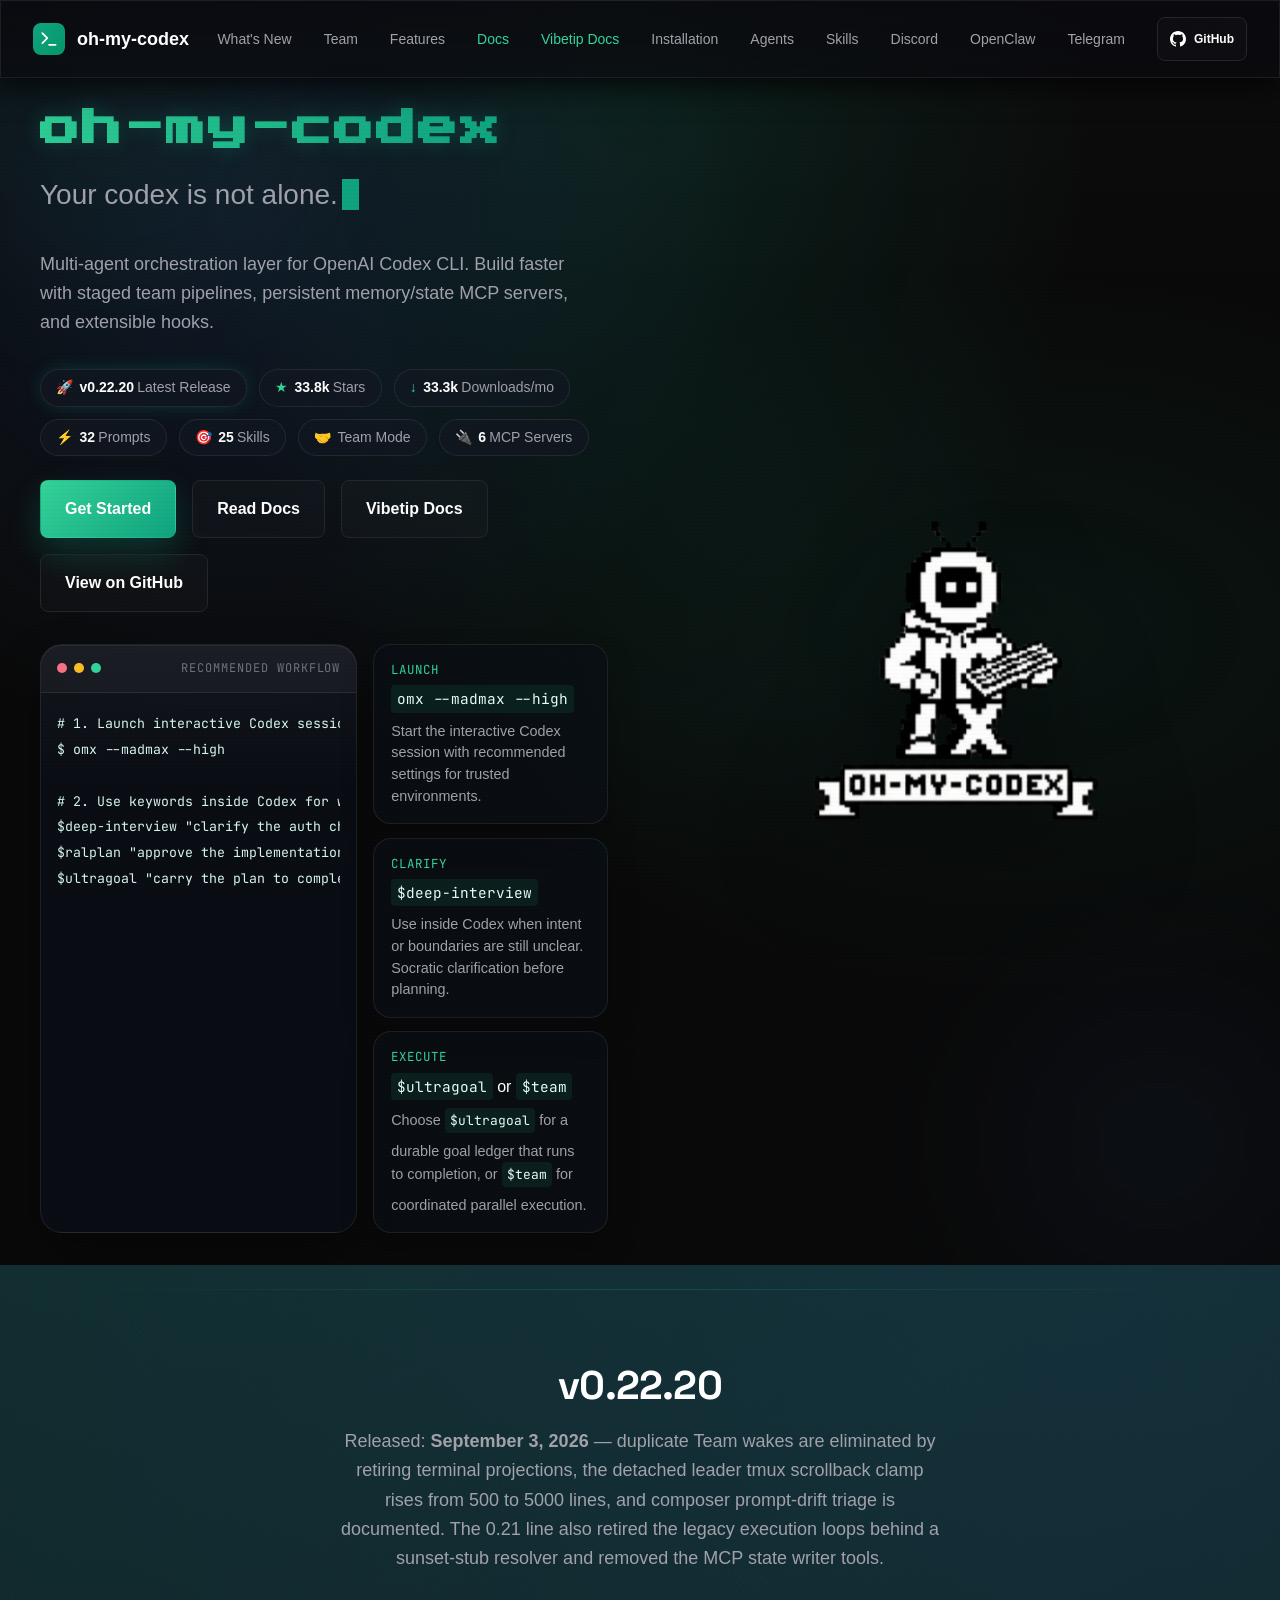
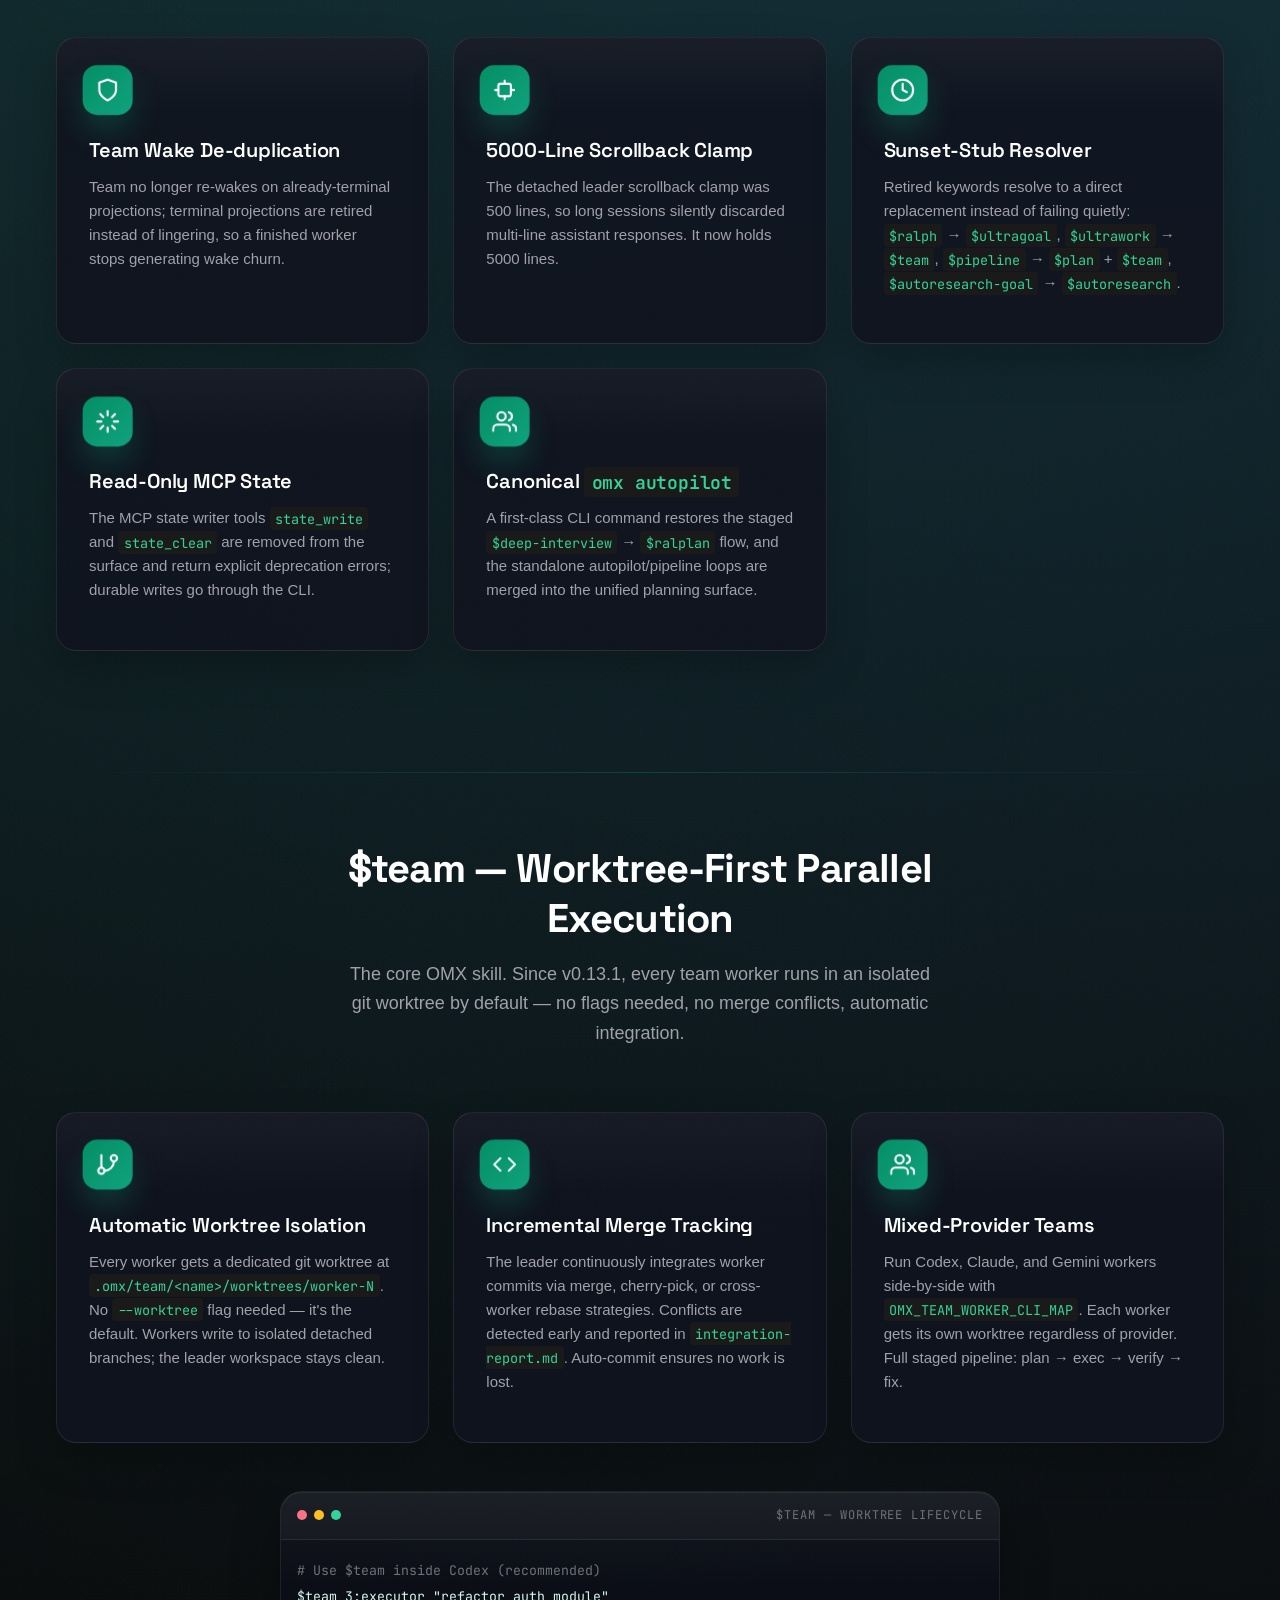
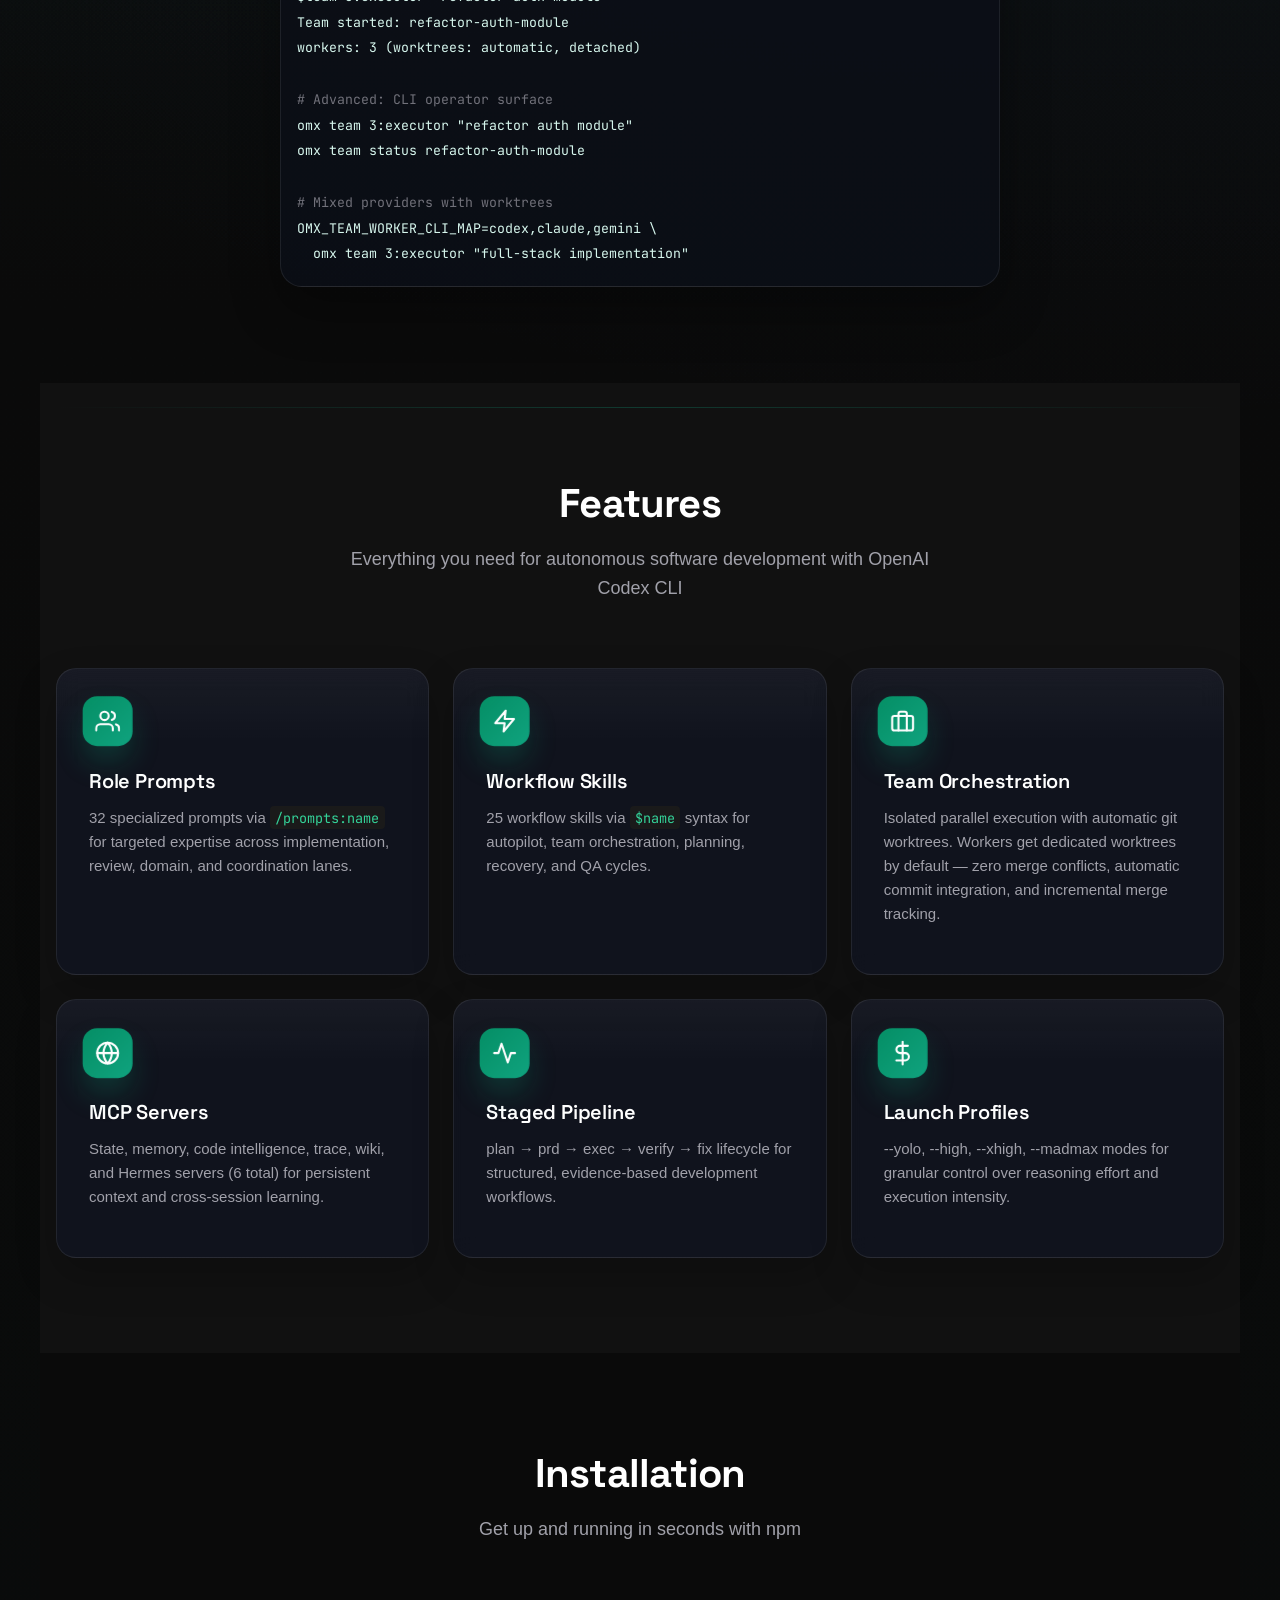
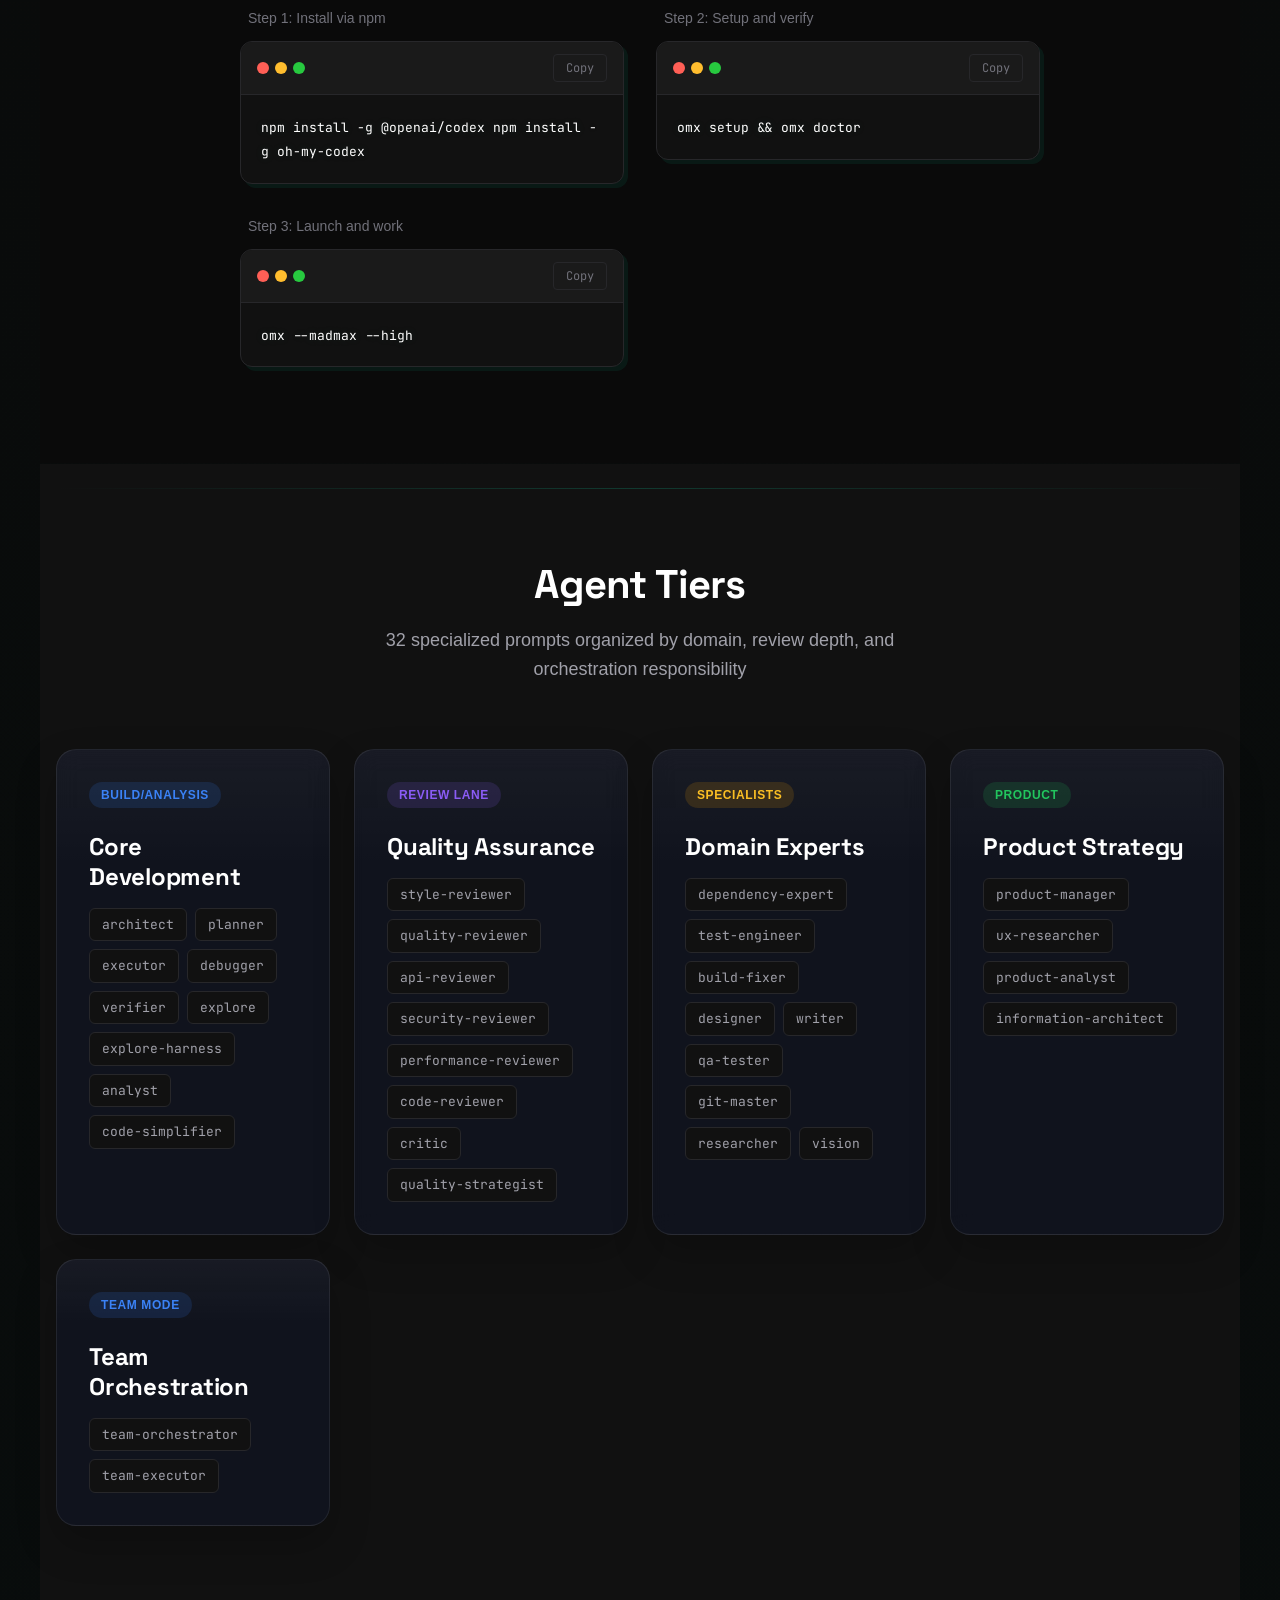
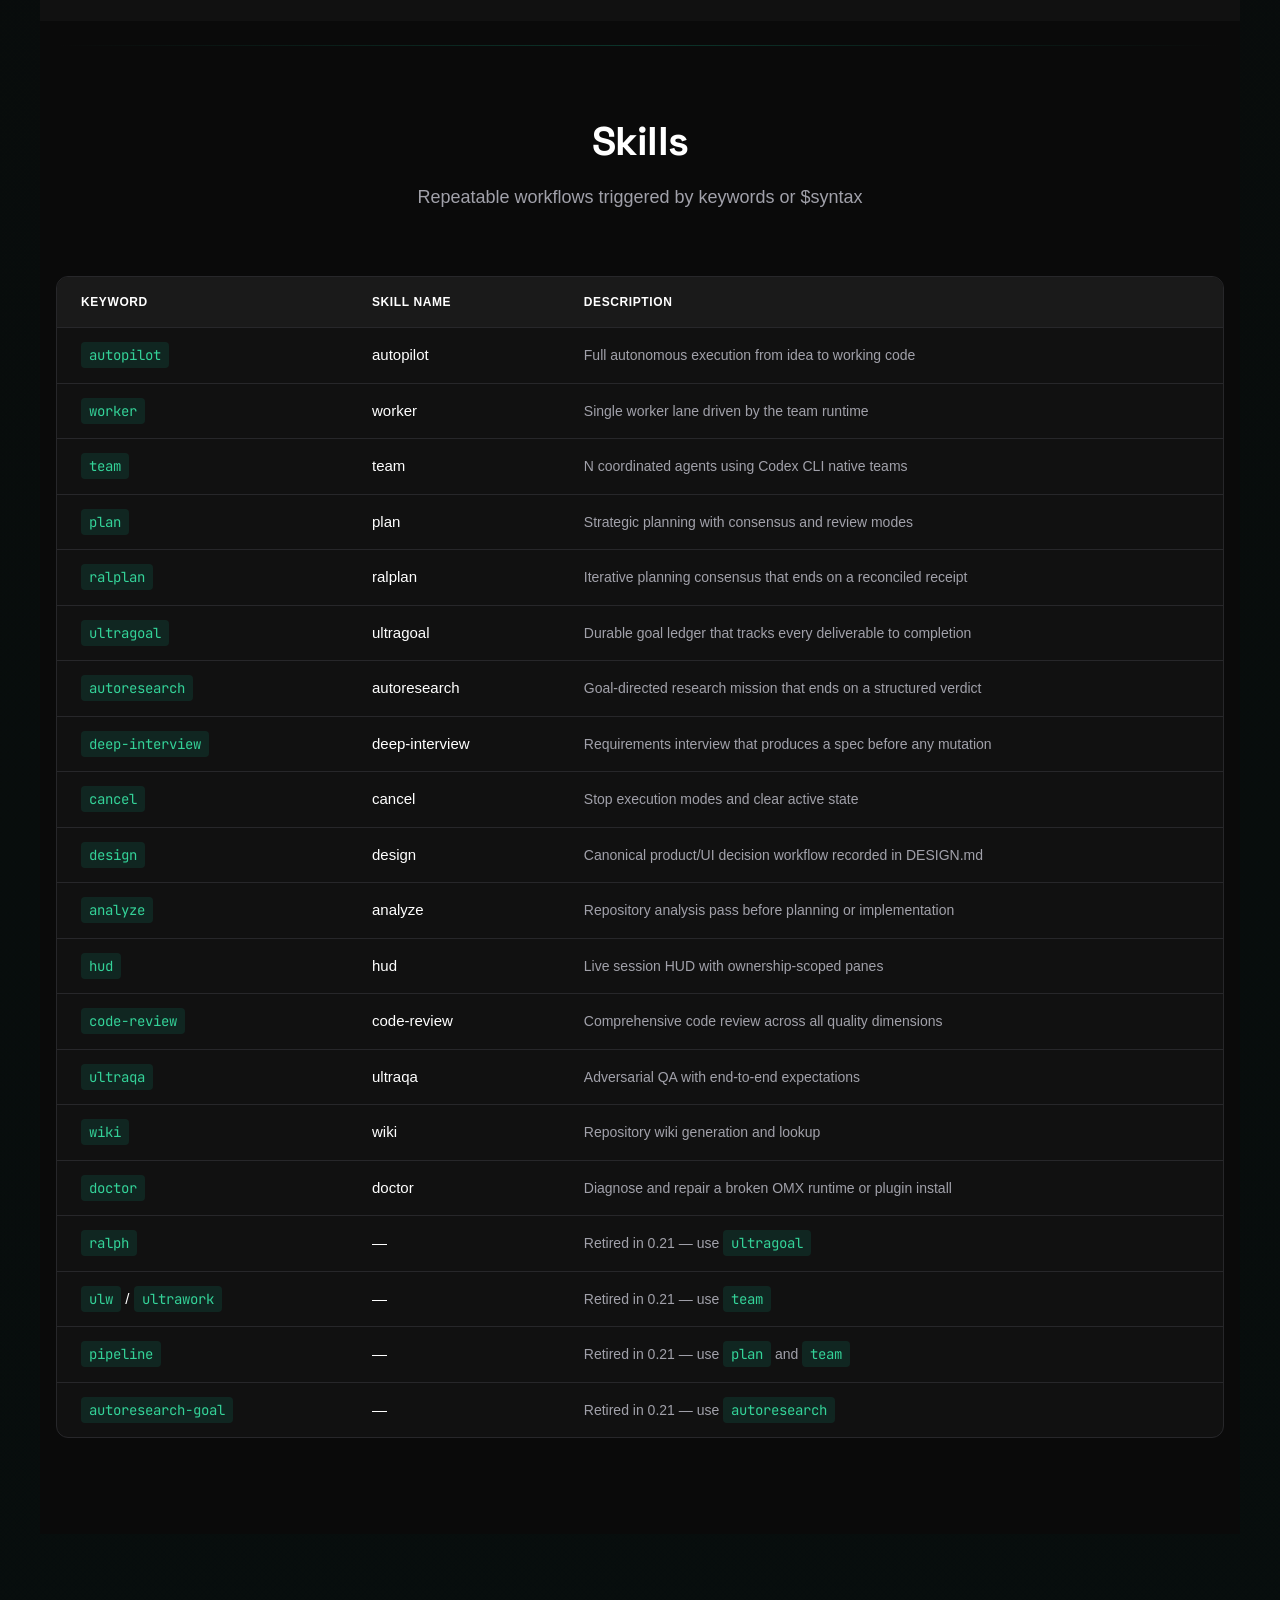
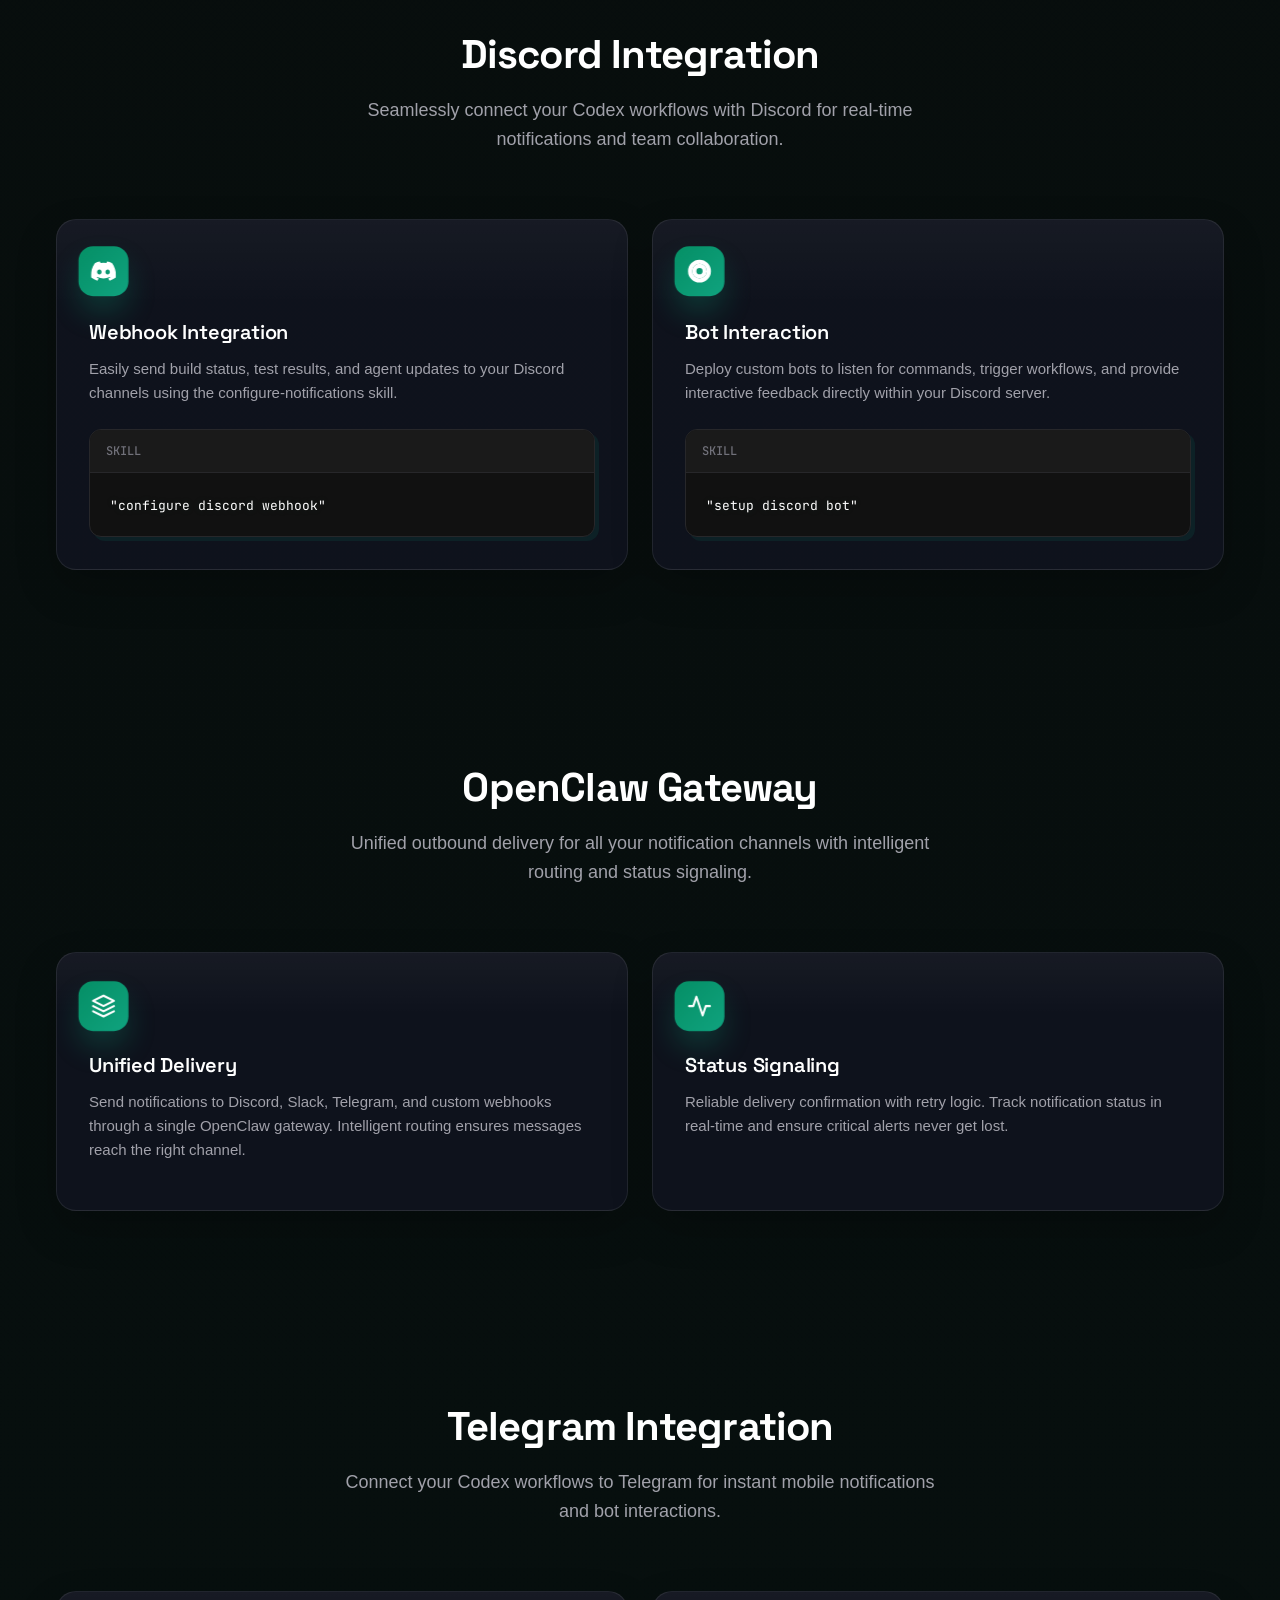
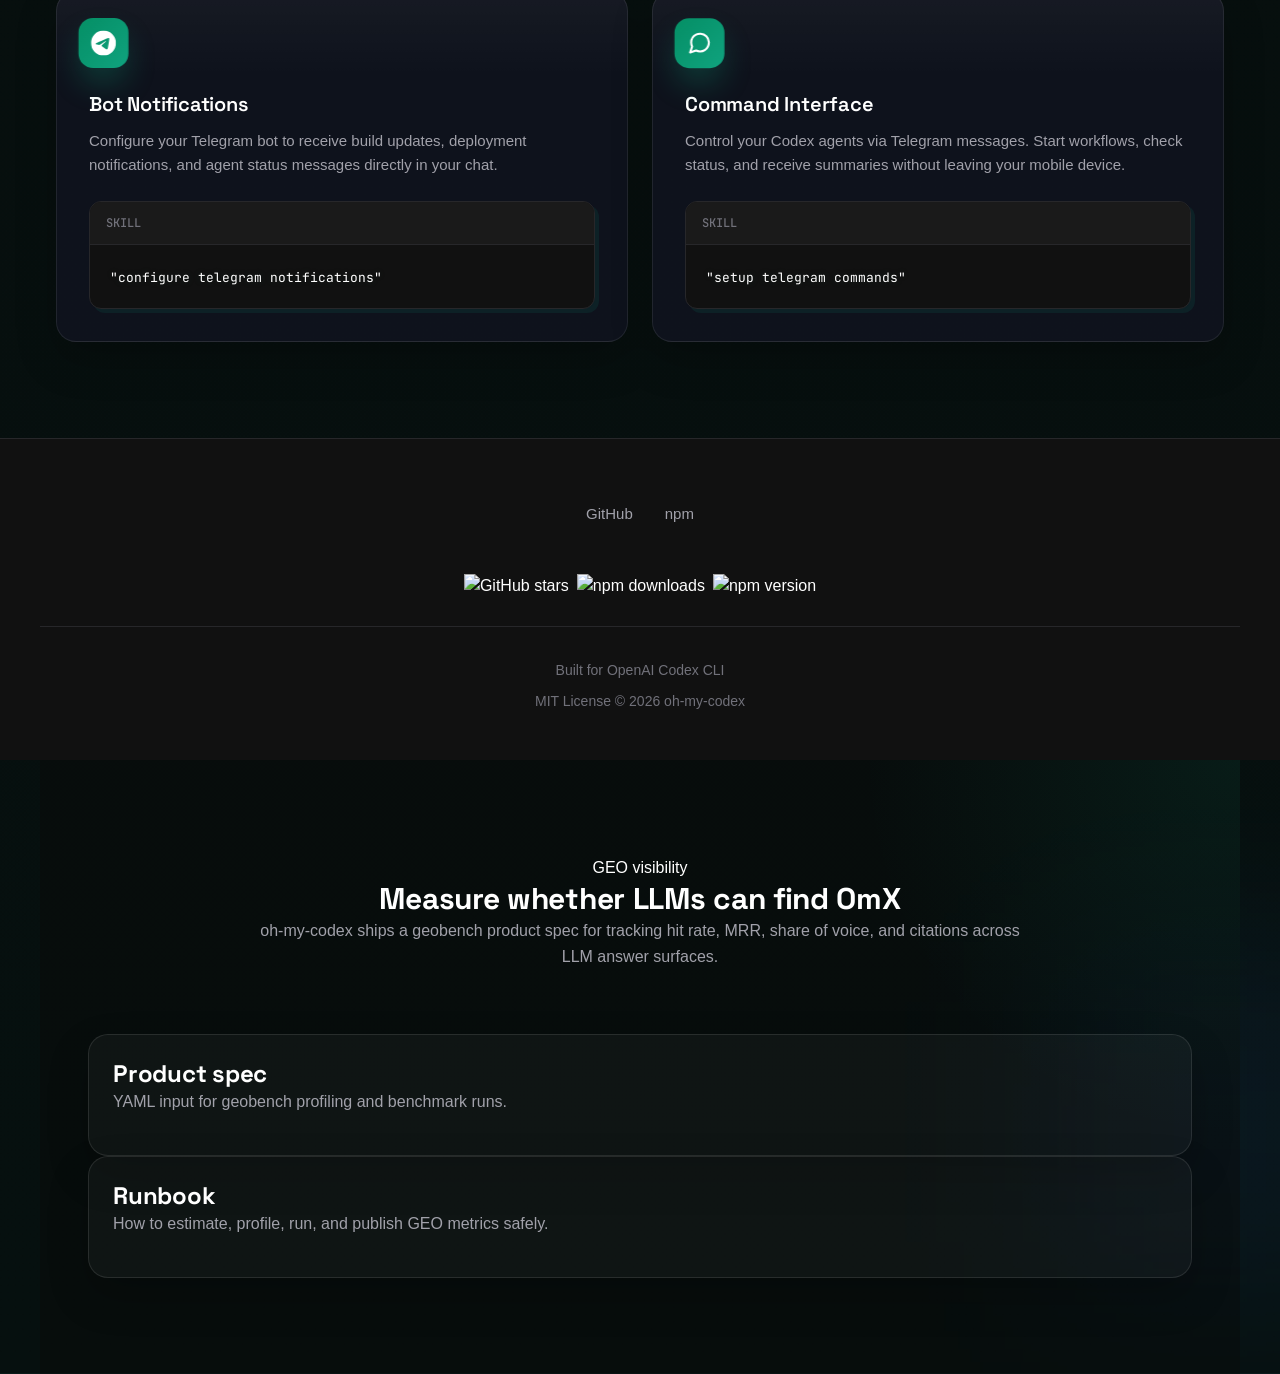
==== index.html @ 502b99a5 "site: auto-sync from oh-my-codex source v0.22.20" ====
<!DOCTYPE html>
<html lang="en">
<head>
  <meta charset="UTF-8">
  <meta name="viewport" content="width=device-width, initial-scale=1.0">
  <meta name="description" content="oh-my-codex v0.22.20 - Multi-agent orchestration for Codex CLI with stronger HUD/session ownership, safer Autopilot replay, stricter plugin hooks, clearer Team runtime behavior, and tighter release evidence.">
  <meta name="keywords" content="OpenAI Codex, AI agents, multi-agent, orchestration, automation, CLI, developer tools, Codex CLI">
  <meta name="author" content="oh-my-codex">

  <!-- Open Graph / Social -->
  <meta property="og:type" content="website">
  <meta property="og:url" content="https://yeachan-heo.github.io/oh-my-codex">
  <meta property="og:title" content="oh-my-codex - Your codex is not alone">
  <meta property="og:description" content="v0.22.20 is live: stronger HUD/session ownership, safer Autopilot replay, stricter plugin hook/cache behavior, clearer Team runtime safety, and tighter release evidence.">
  <meta property="og:image" content="https://yeachan-heo.github.io/oh-my-codex-website/social-preview.png">
  <meta property="og:image:width" content="1280">
  <meta property="og:image:height" content="640">

  <!-- Twitter -->
  <meta name="twitter:card" content="summary_large_image">
  <meta name="twitter:title" content="oh-my-codex - Your codex is not alone">
  <meta name="twitter:description" content="v0.22.20 is live: stronger HUD/session ownership, safer Autopilot replay, stricter plugin hook/cache behavior, clearer Team runtime safety, and tighter release evidence.">
  <meta name="twitter:image" content="https://yeachan-heo.github.io/oh-my-codex-website/social-preview.png">

  <title>oh-my-codex - Your codex is not alone</title>

  <!-- Preconnect to external resources -->
  <link rel="preconnect" href="https://fonts.googleapis.com">
  <link rel="preconnect" href="https://fonts.gstatic.com" crossorigin>

  <!-- Fonts -->
  <link href="https://fonts.googleapis.com/css2?family=Space+Grotesk:wght@400;500;700&family=JetBrains+Mono:wght@400;500&family=Press+Start+2P&display=swap" rel="stylesheet">

  <!-- Critical CSS - Inline for faster FCP -->
  <style>
    /* Critical above-fold styles */
    :root {
      --accent-color: #10a37f;
      --accent-color-light: #34d399;
      --accent-color-dark: #059669;
      --accent-color-rgb: 16, 163, 127;
      --bg-primary: #0a0a0a;
      --bg-secondary: #111111;
      --bg-tertiary: #1a1a1a;
      --text-primary: #ffffff;
      --text-secondary: #a1a1aa;
      --text-tertiary: #71717a;
      --border-color: #27272a;
      --font-family-sans: 'Space Grotesk', -apple-system, BlinkMacSystemFont, sans-serif;
      --font-family-mono: 'JetBrains Mono', 'Fira Code', monospace;
    }

    *, *::before, *::after { box-sizing: border-box; margin: 0; padding: 0; }

    html { scroll-behavior: smooth; }

    body {
      font-family: var(--font-family-sans);
      background: var(--bg-primary);
      color: var(--text-primary);
      line-height: 1.6;
      min-height: 100vh;
      -webkit-font-smoothing: antialiased;
      overflow-x: hidden;
    }

    /* Hero critical styles */
    .hero {
      min-height: 100vh;
      display: flex;
      align-items: center;
      justify-content: center;
      position: relative;
      overflow: hidden;
      padding: 2rem 1rem;
    }

    .hero__content {
      max-width: 1200px;
      width: 100%;
      display: grid;
      grid-template-columns: 1fr 1fr;
      gap: 4rem;
      align-items: center;
      z-index: 1;
    }

    @media (max-width: 968px) {
      .hero__content {
        grid-template-columns: 1fr;
        text-align: center;
        gap: 2rem;
      }
    }

    .hero__title {
      font-size: clamp(2.5rem, 6vw, 4rem);
      font-weight: 700;
      letter-spacing: -0.03em;
      line-height: 1.1;
      margin-bottom: 1rem;
    }

    .hero__title.pixel-font {
      font-size: clamp(1.5rem, 4vw, 2.5rem) !important;
      line-height: 1.4 !important;
    }

    .hero__tagline {
      font-size: clamp(1.25rem, 3vw, 1.75rem);
      font-weight: 500;
      margin-bottom: 2rem;
    }

    /* Gradient text animation */
    .gradient-text {
      background: linear-gradient(135deg, #34d399 0%, #10a37f 50%, #ffffff 100%);
      background-size: 200% 200%;
      -webkit-background-clip: text;
      background-clip: text;
      -webkit-text-fill-color: transparent;
      animation: gradientShift 4s ease infinite;
    }

    @keyframes gradientShift {
      0%, 100% { background-position: 0% 50%; }
      50% { background-position: 100% 50%; }
    }

    /* Skeleton loading state */
    .skeleton {
      background: linear-gradient(90deg, #27272a 25%, #3f3f46 50%, #27272a 75%);
      background-size: 200% 100%;
      animation: shimmer 1.5s infinite;
      border-radius: 4px;
    }

    @keyframes shimmer {
      0% { background-position: 200% 0; }
      100% { background-position: -200% 0; }
    }

    /* Reduced motion */
    @media (prefers-reduced-motion: reduce) {
      *, *::before, *::after {
        animation-duration: 0.01ms !important;
        animation-iteration-count: 1 !important;
        transition-duration: 0.01ms !important;
      }
    }
  </style>

  <!-- Main stylesheets -->
  <link rel="stylesheet" href="css/design-system.css">
  <link rel="stylesheet" href="css/base.css">
  <link rel="stylesheet" href="css/components.css">
  <link rel="stylesheet" href="css/animations.css">

  <!-- Page-specific styles -->
  <style>
    /* Navigation */
    .nav {
      position: fixed;
      top: 0;
      left: 0;
      right: 0;
      z-index: 100;
      padding: 1rem 2rem;
      background: linear-gradient(180deg, rgba(10, 10, 15, 0.9), rgba(10, 10, 15, 0.72));
      backdrop-filter: blur(18px);
      border-bottom: 1px solid rgba(255, 255, 255, 0.08);
      transition: transform 0.3s ease, background 0.3s ease, border-color 0.3s ease, box-shadow 0.3s ease;
    }

    .nav.scrolled {
      background: rgba(10, 10, 15, 0.82);
      border-bottom-color: rgba(16, 163, 127, 0.18);
      box-shadow: 0 18px 40px rgba(0, 0, 0, 0.25);
    }

    .nav.hidden {
      transform: translateY(-100%);
    }

    .nav__inner {
      max-width: 1280px;
      margin: 0 auto;
      display: flex;
      align-items: center;
      justify-content: space-between;
    }

    .nav__logo {
      display: flex;
      align-items: center;
      gap: 0.75rem;
      font-weight: 700;
      font-size: 1.125rem;
      color: var(--text-primary);
      text-decoration: none;
    }

    .nav__logo-icon {
      width: 32px;
      height: 32px;
      background: linear-gradient(135deg, var(--accent-color), var(--accent-color-dark));
      border-radius: 8px;
      display: flex;
      align-items: center;
      justify-content: center;
    }

      .nav__links {
        display: flex;
        align-items: center;
        gap: 2rem;
      }

    .nav__link {
      color: var(--text-secondary);
      text-decoration: none;
      font-size: 0.875rem;
      font-weight: 500;
      transition: color 0.2s ease;
    }

    .nav__link:hover {
      color: var(--text-primary);
    }

    .nav__link--docs {
      color: var(--accent-color-light);
    }

    /* Mobile hamburger button */
    .nav__hamburger {
      position: relative;
      display: none;
      flex-direction: column;
      gap: 5px;
      width: 44px;
      height: 44px;
      padding: 10px;
      background: transparent;
      border: none;
      cursor: pointer;
      z-index: 1001;
    }

    .nav__hamburger-line {
      width: 100%;
      height: 2px;
      background: var(--text-primary);
      transition: all 0.3s ease;
      border-radius: 2px;
    }

    /* Hamburger animation to X */
    .nav__hamburger.active .nav__hamburger-line:nth-child(1) {
      transform: translateY(7px) rotate(45deg);
    }

    .nav__hamburger.active .nav__hamburger-line:nth-child(2) {
      opacity: 0;
    }

    .nav__hamburger.active .nav__hamburger-line:nth-child(3) {
      transform: translateY(-7px) rotate(-45deg);
    }

    @media (max-width: 768px) {
      .nav__hamburger {
        display: flex;
      }

      .nav__links {
        position: fixed;
        top: 0;
        right: -100%;
        width: 280px;
        height: 100vh;
        background: var(--bg-secondary);
        border-left: 1px solid var(--border-color);
        flex-direction: column;
        padding: 80px 2rem 2rem;
        gap: 0;
        transition: right 0.3s ease;
        z-index: 1000;
        overflow-y: auto;
      }

      .nav__links.active {
        right: 0;
      }

      .nav__link {
        padding: 1rem 0;
        border-bottom: 1px solid var(--border-color);
        font-size: 1rem;
      }

      .nav__links .btn {
        margin-top: 1rem;
        width: 100%;
        justify-content: center;
      }

      /* Mobile overlay */
      .nav__overlay {
        position: fixed;
        top: 0;
        left: 0;
        width: 100%;
        height: 100%;
        background: rgba(0, 0, 0, 0.6);
        opacity: 0;
        visibility: hidden;
        transition: opacity 0.3s ease, visibility 0.3s ease;
        z-index: 999;
      }

      .nav__overlay.active {
        opacity: 1;
        visibility: visible;
      }
    }

    /* Hero section */
    .hero {
      padding-top: 100px; /* Account for fixed nav */
      background:
        radial-gradient(ellipse at 18% 18%, rgba(59, 130, 246, 0.12) 0%, transparent 35%),
        radial-gradient(ellipse at 50% 0%, rgba(16, 163, 127, 0.15) 0%, transparent 50%),
        radial-gradient(ellipse at 80% 50%, rgba(16, 163, 127, 0.08) 0%, transparent 40%),
        linear-gradient(180deg, rgba(255, 255, 255, 0.015), transparent 24%),
        var(--bg-primary);
    }

    .hero__text {
      opacity: 0;
      animation: fadeInUp 0.8s ease forwards;
    }

    .hero__text > *:nth-child(1) { animation-delay: 0.1s; }
    .hero__text > *:nth-child(2) { animation-delay: 0.2s; }
    .hero__text > *:nth-child(3) { animation-delay: 0.3s; }
    .hero__text > *:nth-child(4) { animation-delay: 0.4s; }

    .hero__text > * {
      opacity: 0;
      animation: fadeInUp 0.6s ease forwards;
    }

    @keyframes fadeInUp {
      from {
        opacity: 0;
        transform: translateY(30px);
      }
      to {
        opacity: 1;
        transform: translateY(0);
      }
    }

    .hero__description {
      font-size: 1.125rem;
      color: var(--text-secondary);
      margin-bottom: 2rem;
      max-width: 560px;
    }

    @media (max-width: 968px) {
      .hero__description {
        margin: 0 auto 2rem;
      }
    }

    .hero__cta {
      display: flex;
      gap: 1rem;
      flex-wrap: wrap;
      margin-bottom: 2rem;
    }

    @media (max-width: 968px) {
      .hero__cta {
        justify-content: center;
      }
    }

    .hero-stats {
      display: flex;
      flex-wrap: wrap;
      justify-content: flex-start;
      align-items: center;
      gap: 0.75rem;
      margin-bottom: 1.5rem;
    }

    @media (max-width: 968px) {
      .hero-stats {
        justify-content: center;
      }
    }

    .hero-stat-badge {
      display: inline-flex;
      align-items: center;
      padding: 0.45rem 0.95rem;
      background: rgba(19, 24, 34, 0.72);
      border: 1px solid rgba(255, 255, 255, 0.08);
      border-radius: 9999px;
      font-size: 0.875rem;
      font-weight: 500;
      color: var(--text-secondary);
      text-decoration: none;
      transition: color 0.2s ease, border-color 0.2s ease, box-shadow 0.2s ease, transform 0.2s ease;
      white-space: nowrap;
      backdrop-filter: blur(12px);
    }

    .hero-stat-badge:hover {
      color: var(--text-primary);
      border-color: var(--accent-color);
      box-shadow: 0 0 10px -2px rgba(16, 163, 127, 0.4), 0 0 20px -5px rgba(16, 163, 127, 0.4);
      transform: translateY(-2px);
    }

    .hero-stat-badge__icon {
      margin-right: 0.4rem;
      color: var(--accent-color-light);
    }

    .hero-stat-badge__value {
      font-weight: 600;
      color: var(--text-primary);
      margin-right: 0.2rem;
    }

    .hero-stat-badge__label {
      color: var(--text-secondary);
    }

    .hero-command-deck {
      display: grid;
      grid-template-columns: minmax(0, 1.15fr) minmax(220px, 0.85fr);
      gap: 1rem;
      align-items: stretch;
    }

    .hero-terminal {
      position: relative;
      overflow: hidden;
      border-radius: 22px;
      border: 1px solid rgba(255, 255, 255, 0.08);
      background:
        linear-gradient(180deg, rgba(255, 255, 255, 0.04), transparent 24%),
        rgba(12, 15, 24, 0.82);
      box-shadow:
        0 24px 50px rgba(0, 0, 0, 0.32),
        inset 0 1px 0 rgba(255, 255, 255, 0.06);
      animation: depthPulse 8s ease-in-out infinite;
    }

    .hero-terminal::before {
      content: '';
      position: absolute;
      inset: 0;
      background: linear-gradient(120deg, transparent 20%, rgba(255, 255, 255, 0.08) 50%, transparent 80%);
      transform: translateX(-100%);
      animation: shimmer 6s ease-in-out infinite;
      opacity: 0.45;
      pointer-events: none;
    }

    .hero-terminal__bar {
      display: flex;
      align-items: center;
      justify-content: space-between;
      padding: 0.9rem 1rem;
      border-bottom: 1px solid rgba(255, 255, 255, 0.08);
      background: rgba(255, 255, 255, 0.03);
    }

    .hero-terminal__dots {
      display: flex;
      gap: 0.45rem;
    }

    .hero-terminal__dots span {
      width: 10px;
      height: 10px;
      border-radius: 50%;
    }

    .hero-terminal__dots span:nth-child(1) { background: #fb7185; }
    .hero-terminal__dots span:nth-child(2) { background: #fbbf24; }
    .hero-terminal__dots span:nth-child(3) { background: #34d399; }

    .hero-terminal__label {
      font-family: var(--font-family-mono);
      font-size: 0.75rem;
      color: var(--text-tertiary);
      letter-spacing: 0.08em;
      text-transform: uppercase;
    }

    .hero-terminal__body {
      padding: 1.1rem 1rem 1.25rem;
      font-family: var(--font-family-mono);
      position: relative;
      z-index: 1;
    }

    .hero-terminal__body pre {
      margin: 0;
      padding: 0;
      background: transparent;
      border: 0;
      font-size: 0.92rem;
      line-height: 1.75;
      color: #d7f7ee;
      overflow: auto;
    }

    .hero-command-list {
      display: grid;
      gap: 0.85rem;
    }

    .hero-command-card {
      padding: 1rem 1.05rem;
      border-radius: 18px;
      border: 1px solid rgba(255, 255, 255, 0.08);
      background: rgba(10, 15, 22, 0.8);
      box-shadow: 0 18px 32px rgba(0, 0, 0, 0.24);
    }

    .hero-command-card__title {
      display: block;
      margin-bottom: 0.35rem;
      font-family: var(--font-family-mono);
      font-size: 0.78rem;
      letter-spacing: 0.08em;
      text-transform: uppercase;
      color: var(--accent-color-light);
    }

    .hero-command-card p {
      margin: 0;
      color: var(--text-secondary);
      font-size: 0.9rem;
      line-height: 1.5;
    }

    .hero-command-card code {
      display: inline-block;
      margin-bottom: 0.5rem;
      color: #e5fff8;
      background: rgba(16, 163, 127, 0.12);
    }

    @media (max-width: 968px) {
      .hero-command-deck {
        grid-template-columns: 1fr;
      }
    }

    /* Hero illustration */
    .hero__visual {
      display: flex;
      align-items: center;
      justify-content: center;
      opacity: 0;
      animation: fadeInScale 1s ease 0.5s forwards;
      perspective: 1600px;
    }

    @keyframes fadeInScale {
      from {
        opacity: 0;
        transform: scale(0.9);
      }
      to {
        opacity: 1;
        transform: scale(1);
      }
    }

    .hero__illustration {
      width: 100%;
      max-width: 1000px;
      position: relative;
      transform-style: preserve-3d;
    }

    .hero__illustration img {
      width: 100%;
      height: auto;
      object-fit: contain;
      filter: drop-shadow(0 30px 50px rgba(0, 0, 0, 0.34));
    }

    .hero__illustration::before,
    .hero__illustration::after {
      content: '';
      position: absolute;
      border-radius: 50%;
      pointer-events: none;
      filter: blur(18px);
      animation: orbitFloat 10s ease-in-out infinite;
    }

    .hero__illustration::before {
      width: 140px;
      height: 140px;
      top: 5%;
      right: 18%;
      background: rgba(16, 163, 127, 0.22);
    }

    .hero__illustration::after {
      width: 110px;
      height: 110px;
      bottom: 14%;
      left: 12%;
      background: rgba(59, 130, 246, 0.18);
      animation-delay: -3s;
    }

    /* Section styles */
    .section {
      padding: 6rem 1rem;
      max-width: 1200px;
      margin: 0 auto;
      position: relative;
    }

    .section__header {
      text-align: center;
      margin-bottom: 4rem;
      max-width: 760px;
      margin-left: auto;
      margin-right: auto;
    }

    .section__title {
      font-size: clamp(2rem, 4vw, 2.5rem);
      font-weight: 700;
      margin-bottom: 1rem;
      letter-spacing: -0.02em;
    }

    .section__subtitle {
      font-size: 1.125rem;
      color: var(--text-secondary);
      max-width: 600px;
      margin: 0 auto;
    }

    /* Features section */
    .features-section {
      background: var(--bg-secondary);
    }

    .features-grid {
      display: grid;
      grid-template-columns: repeat(auto-fit, minmax(280px, 1fr));
      gap: 1.5rem;
      align-items: stretch;
    }

    .feature-card {
      background:
        linear-gradient(180deg, rgba(255, 255, 255, 0.035), transparent 24%),
        rgba(17, 20, 31, 0.88);
      border: 1px solid rgba(255, 255, 255, 0.08);
      border-radius: 20px;
      padding: 2rem;
      transition: transform 0.3s ease, box-shadow 0.3s ease, border-color 0.3s ease;
      position: relative;
      overflow: hidden;
      min-height: 100%;
      box-shadow: 0 18px 40px rgba(0, 0, 0, 0.22);
    }

    .feature-card::before {
      content: '';
      position: absolute;
      top: 0;
      left: 0;
      right: 0;
      height: 3px;
      background: linear-gradient(90deg, var(--accent-color), var(--accent-color-light));
      opacity: 0;
      transition: opacity 0.3s ease;
    }

    .feature-card:hover {
      transform: translateY(-6px);
      box-shadow: 0 26px 56px rgba(0, 0, 0, 0.34);
      border-color: var(--accent-color);
    }

    .feature-card:hover::before {
      opacity: 1;
    }

    .feature-card__icon {
      width: 48px;
      height: 48px;
      background: linear-gradient(135deg, rgba(5, 150, 105, 0.95), rgba(16, 163, 127, 1));
      border-radius: 14px;
      display: flex;
      align-items: center;
      justify-content: center;
      color: white;
      margin-bottom: 1.25rem;
      box-shadow: 0 16px 28px rgba(16, 163, 127, 0.24);
    }

    .feature-card__title {
      font-size: 1.25rem;
      font-weight: 600;
      margin-bottom: 0.75rem;
      color: var(--text-primary);
    }

    .feature-card__description {
      font-size: 0.9375rem;
      color: var(--text-secondary);
      line-height: 1.6;
    }

    /* Installation section */
    .install-section {
      background: var(--bg-primary);
    }

    .install-steps {
      display: grid;
      grid-template-columns: repeat(auto-fit, minmax(300px, 1fr));
      gap: 2rem;
      max-width: 800px;
      margin: 0 auto;
    }

    .install-step__label {
      font-size: 0.875rem;
      color: var(--text-tertiary);
      margin-bottom: 0.75rem;
      padding-left: 0.5rem;
    }

    .code-block {
      background: var(--bg-secondary);
      border: 1px solid var(--border-color);
      border-radius: 12px;
      overflow: hidden;
    }

    .code-block__header {
      display: flex;
      align-items: center;
      justify-content: space-between;
      padding: 0.75rem 1rem;
      background: var(--bg-tertiary);
      border-bottom: 1px solid var(--border-color);
    }

    .code-block__dots {
      display: flex;
      gap: 6px;
    }

    .code-block__dot {
      width: 12px;
      height: 12px;
      border-radius: 50%;
    }

    .code-block__dot--red { background: #ff5f56; }
    .code-block__dot--yellow { background: #ffbd2e; }
    .code-block__dot--green { background: #27c93f; }

    .code-block__copy {
      padding: 0.25rem 0.75rem;
      font-size: 0.75rem;
      color: var(--text-tertiary);
      background: transparent;
      border: 1px solid var(--border-color);
      border-radius: 4px;
      cursor: pointer;
      transition: all 0.2s ease;
    }

    .code-block__copy:hover {
      color: var(--text-primary);
      border-color: var(--accent-color);
    }

    .code-block__copy.copied {
      color: #22c55e;
      border-color: #22c55e;
    }

    .code-block__content {
      padding: 1.25rem;
      font-family: var(--font-family-mono);
      font-size: 0.9rem;
      overflow-x: auto;
    }

    .code-block__content code {
      color: var(--text-primary);
      background: none;
      padding: 0;
    }

    .code-block__content .keyword { color: #ff7b72; }
    .code-block__content .string { color: #a5d6ff; }
    .code-block__content .comment { color: #8b949e; }

    /* Agent tiers section */
    .agents-section {
      background: var(--bg-secondary);
    }

    .tiers-grid {
      display: grid;
      grid-template-columns: repeat(4, 1fr);
      gap: 1.5rem;
    }

    @media (max-width: 1200px) {
      .tiers-grid {
        grid-template-columns: repeat(2, 1fr);
      }
    }

    @media (max-width: 640px) {
      .tiers-grid {
        grid-template-columns: 1fr;
      }
    }

    .tier-card {
      background:
        linear-gradient(180deg, rgba(255, 255, 255, 0.035), transparent 24%),
        rgba(17, 20, 31, 0.88);
      border: 1px solid rgba(255, 255, 255, 0.08);
      border-radius: 20px;
      padding: 2rem;
      position: relative;
      overflow: hidden;
      display: flex;
      flex-direction: column;
      transition: transform 0.3s ease, box-shadow 0.3s ease, border-color 0.3s ease;
      box-shadow: 0 18px 40px rgba(0, 0, 0, 0.22);
    }

    .tier-card:hover {
      transform: translateY(-6px);
      box-shadow: 0 28px 58px rgba(0, 0, 0, 0.34);
    }

    .tier-card--build:hover { border-color: rgba(59, 130, 246, 0.5); }
    .tier-card--review:hover { border-color: rgba(139, 92, 246, 0.5); }
    .tier-card--domain:hover { border-color: rgba(245, 158, 11, 0.5); }
    .tier-card--product:hover { border-color: rgba(34, 197, 94, 0.5); }

    .tier-card::before {
      content: '';
      position: absolute;
      top: 0;
      left: 0;
      right: 0;
      height: 4px;
    }

    .tier-card--build::before { background: #3b82f6; }
    .tier-card--review::before { background: #8b5cf6; }
    .tier-card--domain::before { background: #f59e0b; }
    .tier-card--product::before { background: #22c55e; }

    .tier-card__header {
      display: flex;
      align-items: center;
      gap: 1rem;
      margin-bottom: 1.5rem;
    }

    .tier-card__badge {
      padding: 0.25rem 0.75rem;
      border-radius: 9999px;
      font-size: 0.75rem;
      font-weight: 600;
      text-transform: uppercase;
      letter-spacing: 0.05em;
    }

    .tier-card--build .tier-card__badge {
      background: rgba(59, 130, 246, 0.15);
      color: #3b82f6;
    }

    .tier-card--review .tier-card__badge {
      background: rgba(139, 92, 246, 0.15);
      color: #8b5cf6;
    }

    .tier-card--domain .tier-card__badge {
      background: rgba(245, 158, 11, 0.15);
      color: #fbbf24;
    }

    .tier-card--product .tier-card__badge {
      background: rgba(34, 197, 94, 0.15);
      color: #22c55e;
    }

    .tier-card__title {
      font-size: 1.5rem;
      font-weight: 700;
      margin-bottom: 1rem;
    }

    .tier-card__agents {
      display: flex;
      flex-wrap: wrap;
      gap: 0.5rem;
      flex-grow: 1;
      align-content: flex-start;
    }

    .agent-tag {
      padding: 0.375rem 0.75rem;
      background: var(--bg-secondary);
      border: 1px solid var(--border-color);
      border-radius: 6px;
      font-size: 0.8125rem;
      color: var(--text-secondary);
      font-family: var(--font-family-mono);
      transition: all 0.2s ease;
    }

    .agent-tag:hover {
      border-color: var(--accent-color);
      color: var(--text-primary);
    }

    /* Lane-specific tag hover colors */
    .tier-card--build .agent-tag:hover {
      border-color: #3b82f6;
      color: #eff6ff;
    }

    .tier-card--review .agent-tag:hover {
      border-color: #8b5cf6;
      color: #f5f3ff;
    }

    .tier-card--domain .agent-tag:hover {
      border-color: #f59e0b;
      color: #fffbeb;
    }

    .tier-card--product .agent-tag:hover {
      border-color: #22c55e;
      color: #f0fdf4;
    }

    /* Skills table */
    .skills-section {
      background: var(--bg-primary);
    }

    .skills-table-wrapper {
      overflow-x: auto;
      border: 1px solid var(--border-color);
      border-radius: 12px;
      background: var(--bg-secondary);
    }

    .skills-table {
      width: 100%;
      border-collapse: collapse;
      font-size: 0.9375rem;
    }

    .skills-table th,
    .skills-table td {
      padding: 1rem 1.5rem;
      text-align: left;
      border-bottom: 1px solid var(--border-color);
    }

    .skills-table th {
      background: var(--bg-tertiary);
      font-weight: 600;
      color: var(--text-primary);
      font-size: 0.75rem;
      text-transform: uppercase;
      letter-spacing: 0.05em;
    }

    .skills-table tr:last-child td {
      border-bottom: none;
    }

    .skills-table tr:hover td {
      background: rgba(16, 163, 127, 0.05);
    }

    .skills-table code {
      background: rgba(16, 163, 127, 0.15);
      color: var(--accent-color-light);
      padding: 0.25rem 0.5rem;
      border-radius: 4px;
      font-family: var(--font-family-mono);
      font-size: 0.875rem;
    }

    .skills-table td:nth-child(3) {
      color: var(--text-secondary);
      font-size: 0.875rem;
    }

    .release-section::before,
    .features-section::before,
    .agents-section::before,
    .skills-section::before {
      content: '';
      position: absolute;
      inset: 1.5rem 1rem auto;
      height: 1px;
      background: linear-gradient(90deg, transparent, rgba(16, 163, 127, 0.28), transparent);
      pointer-events: none;
    }

    /* Footer */
    .footer {
      background: var(--bg-secondary);
      border-top: 1px solid var(--border-color);
      padding: 4rem 1rem 2rem;
    }

    .footer__inner {
      max-width: 1200px;
      margin: 0 auto;
    }

    .footer__content {
      display: flex;
      flex-direction: column;
      align-items: center;
      gap: 2rem;
      margin-bottom: 2rem;
    }

    .footer__links {
      display: flex;
      gap: 2rem;
      flex-wrap: wrap;
      justify-content: center;
    }

    .footer__link {
      color: var(--text-secondary);
      text-decoration: none;
      font-size: 0.9375rem;
      transition: color 0.2s ease;
    }

    .footer__link:hover {
      color: var(--accent-color);
    }

    .footer__bottom {
      text-align: center;
      padding-top: 2rem;
      border-top: 1px solid var(--border-color);
    }

    .footer__tagline {
      color: var(--text-tertiary);
      font-size: 0.875rem;
      margin-bottom: 0.5rem;
    }

    .footer__copyright {
      color: var(--text-tertiary);
      font-size: 0.875rem;
    }

    .release-character img {
      border: 1px solid rgba(255, 255, 255, 0.08);
      background: rgba(16, 19, 28, 0.82);
      animation: float 7s ease-in-out infinite;
    }

    @media (max-width: 1100px) {
      .hero-command-deck {
        grid-template-columns: 1fr;
      }
    }

    @media (max-width: 968px) {
      .hero {
        min-height: auto;
        padding-bottom: 4rem;
      }

      .hero__text,
      .hero__visual {
        max-width: 720px;
        margin: 0 auto;
      }

      .hero-command-list {
        grid-template-columns: repeat(3, minmax(0, 1fr));
      }
    }

    @media (max-width: 768px) {
      .nav {
        padding: 0.85rem 1rem;
      }

      .section {
        padding: 4.5rem 1rem;
      }

      .hero-command-list {
        grid-template-columns: 1fr;
      }

      .hero-terminal__body pre {
        font-size: 0.84rem;
      }
    }

    @media (max-width: 560px) {
      .hero-stats {
        gap: 0.6rem;
      }

      .hero-stat-badge {
        width: 100%;
        justify-content: center;
      }

      .hero__cta {
        flex-direction: column;
      }

      .hero__cta .btn {
        width: 100%;
      }
    }
  </style>
</head>
<body>
  <!-- Navigation -->
  <nav class="nav glass" id="nav">
    <div class="nav__inner">
      <a href="#hero" class="nav__logo" aria-label="oh-my-codex home">
        <div class="nav__logo-icon">
          <svg width="20" height="20" viewBox="0 0 24 24" fill="none" stroke="currentColor" stroke-width="2" stroke-linecap="round" stroke-linejoin="round">
            <polyline points="4 17 10 11 4 5"></polyline>
            <line x1="12" y1="19" x2="20" y2="19"></line>
          </svg>
        </div>
        <span>oh-my-codex</span>
      </a>

      <div class="nav__links" id="navLinks">
        <a href="#release" class="nav__link">What's New</a>
        <a href="#team-deep-dive" class="nav__link">Team</a>
        <a href="#features" class="nav__link">Features</a>
        <a href="docs.html" class="nav__link nav__link--docs">Docs</a>
        <a href="https://omx.vibetip.help" class="nav__link nav__link--docs" target="_blank" rel="noopener noreferrer">Vibetip Docs</a>
        <a href="#installation" class="nav__link">Installation</a>
        <a href="#agents" class="nav__link">Agents</a>
        <a href="#skills" class="nav__link">Skills</a>
        <a href="#discord-integration" class="nav__link">Discord</a>
        <a href="#openclaw-integration" class="nav__link">OpenClaw</a>
        <a href="#telegram-integration" class="nav__link">Telegram</a>
        <a href="https://github.com/Yeachan-Heo/oh-my-codex" class="btn btn--secondary btn--sm" target="_blank" rel="noopener noreferrer" aria-label="View on GitHub">
          <svg width="16" height="16" viewBox="0 0 24 24" fill="currentColor">
            <path d="M12 0c-6.626 0-12 5.373-12 12 0 5.302 3.438 9.8 8.207 11.387.599.111.793-.261.793-.577v-2.234c-3.338.726-4.033-1.416-4.033-1.416-.546-1.387-1.333-1.756-1.333-1.756-1.089-.745.083-.729.083-.729 1.205.084 1.839 1.237 1.839 1.237 1.07 1.834 2.807 1.304 3.492.997.107-.775.418-1.305.762-1.604-2.665-.305-5.467-1.334-5.467-5.931 0-1.311.469-2.381 1.236-3.221-.124-.303-.535-1.524.117-3.176 0 0 1.008-.322 3.301 1.23.957-.266 1.983-.399 3.003-.404 1.02.005 2.047.138 3.006.404 2.291-1.552 3.297-1.23 3.297-1.23.653 1.653.242 2.874.118 3.176.77.84 1.235 1.911 1.235 3.221 0 4.609-2.807 5.624-5.479 5.921.43.372.823 1.102.823 2.222v3.293c0 .319.192.694.801.576 4.765-1.589 8.199-6.086 8.199-11.386 0-6.627-5.373-12-12-12z"/>
          </svg>
          GitHub
        </a>
      </div>

      <button class="nav__hamburger" id="navHamburger" aria-label="Toggle menu" aria-expanded="false">
        <span class="nav__hamburger-line"></span>
        <span class="nav__hamburger-line"></span>
        <span class="nav__hamburger-line"></span>
      </button>
    </div>
    <div class="nav__overlay" id="navOverlay"></div>
  </nav>

  <!-- Hero Section -->
  <section class="hero" id="hero">
    <div class="hero-glow-container">
      <div class="hero-glow-blob hero-glow-blob--1"></div>
      <div class="hero-glow-blob hero-glow-blob--2"></div>
    </div>
    <div class="hero__content">
      <div class="scanlines"></div>
      <div class="hero__text">
        <h1 class="hero__title pixel-font glow-text-pulse">
          <span class="gradient-text">oh-my-codex</span>
        </h1>
        <p class="hero__tagline">Your codex is not alone.<span class="terminal-cursor"></span></p>
        <p class="hero__description">
          Multi-agent orchestration layer for OpenAI Codex CLI. Build faster with staged team pipelines, persistent memory/state MCP servers, and extensible hooks.
        </p>

        <div class="hero-stats">
          <span class="hero-stat-badge glow-accent">
            <span class="hero-stat-badge__icon">🚀</span>
            <span class="hero-stat-badge__value" data-stat="version">v0.22.20</span>
            <span class="hero-stat-badge__label">Latest Release</span>
          </span>
          <a href="https://github.com/Yeachan-Heo/oh-my-codex" class="hero-stat-badge hero-stat-badge--dynamic" target="_blank">
            <span class="hero-stat-badge__icon">&#9733;</span>
            <span class="hero-stat-badge__value" data-stat="github-stars">—</span>
            <span class="hero-stat-badge__label">Stars</span>
          </a>
          <a href="https://www.npmjs.com/package/oh-my-codex" class="hero-stat-badge hero-stat-badge--dynamic" target="_blank">
            <span class="hero-stat-badge__icon">&#8595;</span>
            <span class="hero-stat-badge__value" data-stat="npm-downloads">—</span>
            <span class="hero-stat-badge__label">Downloads/mo</span>
          </a>
          <span class="hero-stat-badge">
            <span class="hero-stat-badge__icon">⚡</span>
            <span class="hero-stat-badge__value" data-stat="prompts">32</span>
            <span class="hero-stat-badge__label">Prompts</span>
          </span>
          <span class="hero-stat-badge">
            <span class="hero-stat-badge__icon">🎯</span>
            <span class="hero-stat-badge__value" data-stat="skills">25</span>
            <span class="hero-stat-badge__label">Skills</span>
          </span>
          <span class="hero-stat-badge">
            <span class="hero-stat-badge__icon">🤝</span>
            <span class="hero-stat-badge__label">Team Mode</span>
          </span>
          <span class="hero-stat-badge">
            <span class="hero-stat-badge__icon">🔌</span>
            <span class="hero-stat-badge__value" data-stat="mcp-servers">6</span>
            <span class="hero-stat-badge__label">MCP Servers</span>
          </span>
        </div>

        <div class="hero__cta">
          <a href="#installation" class="btn btn--primary btn--lg" aria-label="Get started with oh-my-codex">
            Get Started
          </a>
          <a href="docs.html" class="btn btn--secondary btn--lg" aria-label="Read oh-my-codex documentation">
            Read Docs
          </a>
          <a href="https://omx.vibetip.help" class="btn btn--secondary btn--lg" target="_blank" rel="noopener noreferrer" aria-label="Read Vibetip documentation">
            Vibetip Docs
          </a>
          <a href="https://github.com/Yeachan-Heo/oh-my-codex" class="btn btn--secondary btn--lg" target="_blank" rel="noopener noreferrer" aria-label="View on GitHub">
            View on GitHub
          </a>
        </div>

        <div class="hero-command-deck" data-reveal="fade-up">
          <div class="hero-terminal glass tilt-3d-polish">
            <div class="hero-terminal__bar">
              <div class="hero-terminal__dots" aria-hidden="true">
                <span></span>
                <span></span>
                <span></span>
              </div>
              <span class="hero-terminal__label">Recommended Workflow</span>
            </div>
            <div class="hero-terminal__body">
              <pre><code># 1. Launch interactive Codex session
$ omx --madmax --high

# 2. Use keywords inside Codex for workflows
$deep-interview "clarify the auth change"
$ralplan "approve the implementation plan"
$ultragoal "carry the plan to completion"</code></pre>
            </div>
          </div>

          <div class="hero-command-list">
            <article class="hero-command-card glass-subtle tilt-3d-polish">
              <span class="hero-command-card__title">Launch</span>
              <code>omx --madmax --high</code>
              <p>Start the interactive Codex session with recommended settings for trusted environments.</p>
            </article>
            <article class="hero-command-card glass-subtle tilt-3d-polish">
              <span class="hero-command-card__title">Clarify</span>
              <code>$deep-interview</code>
              <p>Use inside Codex when intent or boundaries are still unclear. Socratic clarification before planning.</p>
            </article>
            <article class="hero-command-card glass-subtle tilt-3d-polish">
              <span class="hero-command-card__title">Execute</span>
              <code>$ultragoal</code> or <code>$team</code>
              <p>Choose <code>$ultragoal</code> for a durable goal ledger that runs to completion, or <code>$team</code> for coordinated parallel execution.</p>
            </article>
          </div>
        </div>
      </div>

      <div class="hero__visual tilt-3d-polish">
        <div class="hero__illustration tilt-3d-polish">
          <img src="omx-character-nobg.png" alt="oh-my-codex character illustration" loading="eager" class="tilt-3d-child">
        </div>
      </div>
    </div>
  </section>

  <!-- Release Highlights Section -->
  <section class="section release-section" id="release" data-reveal>
    <div class="section__header">
      <h2 class="section__title"><span data-stat="version">v0.22.20</span></h2>
      <p class="section__subtitle">Released: <strong>September 3, 2026</strong> &mdash; duplicate Team wakes are eliminated by retiring terminal projections, the detached leader tmux scrollback clamp rises from 500 to 5000 lines, and composer prompt-drift triage is documented. The 0.21 line also retired the legacy execution loops behind a sunset-stub resolver and removed the MCP state writer tools.</p>
    </div>

    <div class="features-grid">
      <div class="feature-card pixel-border glass tilt-3d-polish">
        <div class="feature-card__icon tilt-3d-child">
          <svg width="24" height="24" viewBox="0 0 24 24" fill="none" stroke="currentColor" stroke-width="2" stroke-linecap="round" stroke-linejoin="round">
            <path d="M12 22s8-4 8-10V5l-8-3-8 3v7c0 6 8 10 8 10z"></path>
          </svg>
        </div>
        <h3 class="feature-card__title">Team Wake De-duplication</h3>
        <p class="feature-card__description">Team no longer re-wakes on already-terminal projections; terminal projections are retired instead of lingering, so a finished worker stops generating wake churn.</p>
      </div>

      <div class="feature-card pixel-border glass tilt-3d-polish">
        <div class="feature-card__icon tilt-3d-child">
          <svg width="24" height="24" viewBox="0 0 24 24" fill="none" stroke="currentColor" stroke-width="2" stroke-linecap="round" stroke-linejoin="round">
            <rect x="6" y="6" width="12" height="12" rx="2"></rect>
            <path d="M3 12h3M18 12h3M12 3v3M12 18v3"></path>
          </svg>
        </div>
        <h3 class="feature-card__title">5000-Line Scrollback Clamp</h3>
        <p class="feature-card__description">The detached leader scrollback clamp was 500 lines, so long sessions silently discarded multi-line assistant responses. It now holds 5000 lines.</p>
      </div>

      <div class="feature-card pixel-border glass tilt-3d-polish">
        <div class="feature-card__icon tilt-3d-child">
          <svg width="24" height="24" viewBox="0 0 24 24" fill="none" stroke="currentColor" stroke-width="2" stroke-linecap="round" stroke-linejoin="round">
            <circle cx="12" cy="12" r="10"></circle>
            <path d="M12 6v6l4 2"></path>
          </svg>
        </div>
        <h3 class="feature-card__title">Sunset-Stub Resolver</h3>
        <p class="feature-card__description">Retired keywords resolve to a direct replacement instead of failing quietly: <code>$ralph</code> &rarr; <code>$ultragoal</code>, <code>$ultrawork</code> &rarr; <code>$team</code>, <code>$pipeline</code> &rarr; <code>$plan</code> + <code>$team</code>, <code>$autoresearch-goal</code> &rarr; <code>$autoresearch</code>.</p>
      </div>

      <div class="feature-card pixel-border glass tilt-3d-polish">
        <div class="feature-card__icon tilt-3d-child">
          <svg width="24" height="24" viewBox="0 0 24 24" fill="none" stroke="currentColor" stroke-width="2" stroke-linecap="round" stroke-linejoin="round">
            <path d="M12 2v4"></path>
            <path d="M12 18v4"></path>
            <path d="M4.93 4.93l2.83 2.83"></path>
            <path d="M16.24 16.24l2.83 2.83"></path>
            <path d="M2 12h4"></path>
            <path d="M18 12h4"></path>
            <path d="M4.93 19.07l2.83-2.83"></path>
            <path d="M16.24 7.76l2.83-2.83"></path>
          </svg>
        </div>
        <h3 class="feature-card__title">Read-Only MCP State</h3>
        <p class="feature-card__description">The MCP state writer tools <code>state_write</code> and <code>state_clear</code> are removed from the surface and return explicit deprecation errors; durable writes go through the CLI.</p>
      </div>

      <div class="feature-card pixel-border glass tilt-3d-polish">
        <div class="feature-card__icon tilt-3d-child">
          <svg width="24" height="24" viewBox="0 0 24 24" fill="none" stroke="currentColor" stroke-width="2" stroke-linecap="round" stroke-linejoin="round">
            <path d="M17 21v-2a4 4 0 0 0-4-4H5a4 4 0 0 0-4 4v2"></path>
            <circle cx="9" cy="7" r="4"></circle>
            <path d="M23 21v-2a4 4 0 0 0-3-3.87"></path>
            <path d="M16 3.13a4 4 0 0 1 0 7.75"></path>
          </svg>
        </div>
        <h3 class="feature-card__title">Canonical <code>omx autopilot</code></h3>
        <p class="feature-card__description">A first-class CLI command restores the staged <code>$deep-interview</code> &rarr; <code>$ralplan</code> flow, and the standalone autopilot/pipeline loops are merged into the unified planning surface.</p>
      </div>
    </div>
  </section>

  <!-- Team Deep Dive Section -->
  <section class="section release-section" id="team-deep-dive" data-reveal>
    <div class="section__header">
      <h2 class="section__title">$team &mdash; Worktree-First Parallel Execution</h2>
      <p class="section__subtitle">The core OMX skill. Since v0.13.1, every team worker runs in an isolated git worktree by default &mdash; no flags needed, no merge conflicts, automatic integration.</p>
    </div>

    <div class="features-grid">
      <div class="feature-card pixel-border glass tilt-3d-polish">
        <div class="feature-card__icon tilt-3d-child">
          <svg width="24" height="24" viewBox="0 0 24 24" fill="none" stroke="currentColor" stroke-width="2" stroke-linecap="round" stroke-linejoin="round">
            <path d="M6 3v12"></path>
            <circle cx="18" cy="6" r="3"></circle>
            <circle cx="6" cy="18" r="3"></circle>
            <path d="M18 9a9 9 0 0 1-9 9"></path>
          </svg>
        </div>
        <h3 class="feature-card__title">Automatic Worktree Isolation</h3>
        <p class="feature-card__description">Every worker gets a dedicated git worktree at <code>.omx/team/&lt;name&gt;/worktrees/worker-N</code>. No <code>--worktree</code> flag needed &mdash; it's the default. Workers write to isolated detached branches; the leader workspace stays clean.</p>
      </div>

      <div class="feature-card pixel-border glass tilt-3d-polish">
        <div class="feature-card__icon tilt-3d-child">
          <svg width="24" height="24" viewBox="0 0 24 24" fill="none" stroke="currentColor" stroke-width="2" stroke-linecap="round" stroke-linejoin="round">
            <polyline points="16 18 22 12 16 6"></polyline>
            <polyline points="8 6 2 12 8 18"></polyline>
          </svg>
        </div>
        <h3 class="feature-card__title">Incremental Merge Tracking</h3>
        <p class="feature-card__description">The leader continuously integrates worker commits via merge, cherry-pick, or cross-worker rebase strategies. Conflicts are detected early and reported in <code>integration-report.md</code>. Auto-commit ensures no work is lost.</p>
      </div>

      <div class="feature-card pixel-border glass tilt-3d-polish">
        <div class="feature-card__icon tilt-3d-child">
          <svg width="24" height="24" viewBox="0 0 24 24" fill="none" stroke="currentColor" stroke-width="2" stroke-linecap="round" stroke-linejoin="round">
            <path d="M17 21v-2a4 4 0 0 0-4-4H5a4 4 0 0 0-4 4v2"></path>
            <circle cx="9" cy="7" r="4"></circle>
            <path d="M23 21v-2a4 4 0 0 0-3-3.87"></path>
            <path d="M16 3.13a4 4 0 0 1 0 7.75"></path>
          </svg>
        </div>
        <h3 class="feature-card__title">Mixed-Provider Teams</h3>
        <p class="feature-card__description">Run Codex, Claude, and Gemini workers side-by-side with <code>OMX_TEAM_WORKER_CLI_MAP</code>. Each worker gets its own worktree regardless of provider. Full staged pipeline: plan &rarr; exec &rarr; verify &rarr; fix.</p>
      </div>
    </div>

    <div style="max-width: 720px; margin: 3rem auto 0;">
      <div class="hero-terminal glass tilt-3d-polish">
        <div class="hero-terminal__bar">
          <div class="hero-terminal__dots" aria-hidden="true">
            <span></span>
            <span></span>
            <span></span>
          </div>
          <span class="hero-terminal__label">$team &mdash; Worktree Lifecycle</span>
        </div>
        <div class="hero-terminal__body">
          <pre><code><span style="color: var(--text-tertiary);"># Use $team inside Codex (recommended)</span>
$team 3:executor "refactor auth module"
Team started: refactor-auth-module
workers: 3 (worktrees: automatic, detached)

<span style="color: var(--text-tertiary);"># Advanced: CLI operator surface</span>
omx team 3:executor "refactor auth module"
omx team status refactor-auth-module

<span style="color: var(--text-tertiary);"># Mixed providers with worktrees</span>
OMX_TEAM_WORKER_CLI_MAP=codex,claude,gemini \
  omx team 3:executor "full-stack implementation"</code></pre>
        </div>
      </div>
    </div>
  </section>

  <!-- Features Section -->
  <section class="section features-section" id="features" data-reveal>
    <div class="section__header">
      <h2 class="section__title">Features</h2>
      <p class="section__subtitle">Everything you need for autonomous software development with OpenAI Codex CLI</p>
    </div>

    <div class="features-grid">
      <div class="feature-card pixel-border glass tilt-3d-polish">
        <div class="feature-card__icon tilt-3d-child">
          <svg width="24" height="24" viewBox="0 0 24 24" fill="none" stroke="currentColor" stroke-width="2" stroke-linecap="round" stroke-linejoin="round">
            <path d="M17 21v-2a4 4 0 0 0-4-4H5a4 4 0 0 0-4 4v2"></path>
            <circle cx="9" cy="7" r="4"></circle>
            <path d="M23 21v-2a4 4 0 0 0-3-3.87"></path>
            <path d="M16 3.13a4 4 0 0 1 0 7.75"></path>
          </svg>
        </div>
        <h3 class="feature-card__title">Role Prompts</h3>
        <p class="feature-card__description"><span data-stat="prompts">32</span> specialized prompts via <code>/prompts:name</code> for targeted expertise across implementation, review, domain, and coordination lanes.</p>
      </div>

      <div class="feature-card pixel-border glass tilt-3d-polish">
        <div class="feature-card__icon tilt-3d-child">
          <svg width="24" height="24" viewBox="0 0 24 24" fill="none" stroke="currentColor" stroke-width="2" stroke-linecap="round" stroke-linejoin="round">
            <polygon points="13 2 3 14 12 14 11 22 21 10 12 10 13 2"></polygon>
          </svg>
        </div>
        <h3 class="feature-card__title">Workflow Skills</h3>
        <p class="feature-card__description"><span data-stat="skills">25</span> workflow skills via <code>$name</code> syntax for autopilot, team orchestration, planning, recovery, and QA cycles.</p>
      </div>

      <div class="feature-card pixel-border glass tilt-3d-polish">
        <div class="feature-card__icon tilt-3d-child">
          <svg width="24" height="24" viewBox="0 0 24 24" fill="none" stroke="currentColor" stroke-width="2" stroke-linecap="round" stroke-linejoin="round">
            <rect x="2" y="7" width="20" height="14" rx="2" ry="2"></rect>
            <path d="M16 21V5a2 2 0 0 0-2-2h-4a2 2 0 0 0-2 2v16"></path>
          </svg>
        </div>
        <h3 class="feature-card__title">Team Orchestration</h3>
        <p class="feature-card__description">Isolated parallel execution with automatic git worktrees. Workers get dedicated worktrees by default &mdash; zero merge conflicts, automatic commit integration, and incremental merge tracking.</p>
      </div>

      <div class="feature-card pixel-border glass tilt-3d-polish">
        <div class="feature-card__icon tilt-3d-child">
          <svg width="24" height="24" viewBox="0 0 24 24" fill="none" stroke="currentColor" stroke-width="2" stroke-linecap="round" stroke-linejoin="round">
            <circle cx="12" cy="12" r="10"></circle>
            <line x1="2" y1="12" x2="22" y2="12"></line>
            <path d="M12 2a15.3 15.3 0 0 1 4 10 15.3 15.3 0 0 1-4 10 15.3 15.3 0 0 1-4-10 15.3 15.3 0 0 1 4-10z"></path>
          </svg>
        </div>
        <h3 class="feature-card__title">MCP Servers</h3>
        <p class="feature-card__description">State, memory, code intelligence, trace, wiki, and Hermes servers (<span data-stat="mcp-servers">6</span> total) for persistent context and cross-session learning.</p>
      </div>

      <div class="feature-card pixel-border glass tilt-3d-polish">
        <div class="feature-card__icon tilt-3d-child">
          <svg width="24" height="24" viewBox="0 0 24 24" fill="none" stroke="currentColor" stroke-width="2" stroke-linecap="round" stroke-linejoin="round">
            <polyline points="22 12 18 12 15 21 9 3 6 12 2 12"></polyline>
          </svg>
        </div>
        <h3 class="feature-card__title">Staged Pipeline</h3>
        <p class="feature-card__description">plan → prd → exec → verify → fix lifecycle for structured, evidence-based development workflows.</p>
      </div>

      <div class="feature-card pixel-border glass tilt-3d-polish">
        <div class="feature-card__icon tilt-3d-child">
          <svg width="24" height="24" viewBox="0 0 24 24" fill="none" stroke="currentColor" stroke-width="2" stroke-linecap="round" stroke-linejoin="round">
            <line x1="12" y1="1" x2="12" y2="23"></line>
            <path d="M17 5H9.5a3.5 3.5 0 0 0 0 7h5a3.5 3.5 0 0 1 0 7H6"></path>
          </svg>
        </div>
        <h3 class="feature-card__title">Launch Profiles</h3>
        <p class="feature-card__description">--yolo, --high, --xhigh, --madmax modes for granular control over reasoning effort and execution intensity.</p>
      </div>
    </div>
  </section>

  <!-- Installation Section -->
  <section class="section install-section" id="installation" data-reveal>
    <div class="section__header">
      <h2 class="section__title">Installation</h2>
      <p class="section__subtitle">Get up and running in seconds with npm</p>
    </div>

    <div class="install-steps">
      <div class="install-step">
        <div class="install-step__label">Step 1: Install via npm</div>
        <div class="code-block glass">
          <div class="code-block__header">
            <div class="code-block__dots">
              <span class="code-block__dot code-block__dot--red"></span>
              <span class="code-block__dot code-block__dot--yellow"></span>
              <span class="code-block__dot code-block__dot--green"></span>
            </div>
            <button class="code-block__copy" data-copy="npm install -g @openai/codex&#10;npm install -g oh-my-codex">Copy</button>
          </div>
          <div class="code-block__content">
            <code>npm install -g @openai/codex
npm install -g oh-my-codex</code>
          </div>
        </div>
      </div>

      <div class="install-step">
        <div class="install-step__label">Step 2: Setup and verify</div>
        <div class="code-block glass">
          <div class="code-block__header">
            <div class="code-block__dots">
              <span class="code-block__dot code-block__dot--red"></span>
              <span class="code-block__dot code-block__dot--yellow"></span>
              <span class="code-block__dot code-block__dot--green"></span>
            </div>
            <button class="code-block__copy" data-copy="omx setup && omx doctor">Copy</button>
          </div>
          <div class="code-block__content">
            <code>omx setup && omx doctor</code>
          </div>
        </div>
      </div>

      <div class="install-step">
        <div class="install-step__label">Step 3: Launch and work</div>
        <div class="code-block glass">
          <div class="code-block__header">
            <div class="code-block__dots">
              <span class="code-block__dot code-block__dot--red"></span>
              <span class="code-block__dot code-block__dot--yellow"></span>
              <span class="code-block__dot code-block__dot--green"></span>
            </div>
            <button class="code-block__copy" data-copy="omx --madmax --high">Copy</button>
          </div>
          <div class="code-block__content">
            <code>omx --madmax --high</code>
          </div>
        </div>
      </div>
    </div>
  </section>

  <!-- Agent Tiers Section -->
  <section class="section agents-section" id="agents" data-reveal>
    <div class="section__header">
      <h2 class="section__title">Agent Tiers</h2>
      <p class="section__subtitle"><span data-stat="prompts">32</span> specialized prompts organized by domain, review depth, and orchestration responsibility</p>
    </div>

    <div class="tiers-grid">
      <div class="tier-card tier-card--build glass tilt-3d-polish">
        <div class="tier-card__header">
          <span class="tier-card__badge">Build/Analysis</span>
        </div>
        <h3 class="tier-card__title">Core Development</h3>
        <div class="tier-card__agents">
          <span class="agent-tag">architect</span>
          <span class="agent-tag">planner</span>
          <span class="agent-tag">executor</span>
          <span class="agent-tag">debugger</span>
          <span class="agent-tag">verifier</span>
          <span class="agent-tag">explore</span>
          <span class="agent-tag">explore-harness</span>
          <span class="agent-tag">analyst</span>
          <span class="agent-tag">code-simplifier</span>
        </div>
      </div>

      <div class="tier-card tier-card--review glass tilt-3d-polish">
        <div class="tier-card__header">
          <span class="tier-card__badge">Review Lane</span>
        </div>
        <h3 class="tier-card__title">Quality Assurance</h3>
        <div class="tier-card__agents">
          <span class="agent-tag">style-reviewer</span>
          <span class="agent-tag">quality-reviewer</span>
          <span class="agent-tag">api-reviewer</span>
          <span class="agent-tag">security-reviewer</span>
          <span class="agent-tag">performance-reviewer</span>
          <span class="agent-tag">code-reviewer</span>
          <span class="agent-tag">critic</span>
          <span class="agent-tag">quality-strategist</span>
        </div>
      </div>

      <div class="tier-card tier-card--domain glass tilt-3d-polish">
        <div class="tier-card__header">
          <span class="tier-card__badge">Specialists</span>
        </div>
        <h3 class="tier-card__title">Domain Experts</h3>
        <div class="tier-card__agents">
          <span class="agent-tag">dependency-expert</span>
          <span class="agent-tag">test-engineer</span>
          <span class="agent-tag">build-fixer</span>
          <span class="agent-tag">designer</span>
          <span class="agent-tag">writer</span>
          <span class="agent-tag">qa-tester</span>
          <span class="agent-tag">git-master</span>
          <span class="agent-tag">researcher</span>
          <span class="agent-tag">vision</span>
        </div>
      </div>

      <div class="tier-card tier-card--product glass tilt-3d-polish">
        <div class="tier-card__header">
          <span class="tier-card__badge">Product</span>
        </div>
        <h3 class="tier-card__title">Product Strategy</h3>
        <div class="tier-card__agents">
          <span class="agent-tag">product-manager</span>
          <span class="agent-tag">ux-researcher</span>
          <span class="agent-tag">product-analyst</span>
          <span class="agent-tag">information-architect</span>
        </div>
      </div>

      <div class="tier-card tier-card--build glass tilt-3d-polish">
        <div class="tier-card__header">
          <span class="tier-card__badge">Team Mode</span>
        </div>
        <h3 class="tier-card__title">Team Orchestration</h3>
        <div class="tier-card__agents">
          <span class="agent-tag">team-orchestrator</span>
          <span class="agent-tag">team-executor</span>
        </div>
      </div>
    </div>
  </section>

  <!-- Skills Section -->
  <section class="section skills-section" id="skills" data-reveal>
    <div class="section__header">
      <h2 class="section__title">Skills</h2>
      <p class="section__subtitle">Repeatable workflows triggered by keywords or $syntax</p>
    </div>

    <div class="skills-table-wrapper">
      <table class="skills-table">
        <thead>
          <tr>
            <th>Keyword</th>
            <th>Skill Name</th>
            <th>Description</th>
          </tr>
        </thead>
        <tbody>
          <tr>
            <td><code>autopilot</code></td>
            <td>autopilot</td>
            <td>Full autonomous execution from idea to working code</td>
          </tr>
          <tr>
            <td><code>worker</code></td>
            <td>worker</td>
            <td>Single worker lane driven by the team runtime</td>
          </tr>
          <tr>
            <td><code>team</code></td>
            <td>team</td>
            <td>N coordinated agents using Codex CLI native teams</td>
          </tr>
          <tr>
            <td><code>plan</code></td>
            <td>plan</td>
            <td>Strategic planning with consensus and review modes</td>
          </tr>
          <tr>
            <td><code>ralplan</code></td>
            <td>ralplan</td>
            <td>Iterative planning consensus that ends on a reconciled receipt</td>
          </tr>
          <tr>
            <td><code>ultragoal</code></td>
            <td>ultragoal</td>
            <td>Durable goal ledger that tracks every deliverable to completion</td>
          </tr>
          <tr>
            <td><code>autoresearch</code></td>
            <td>autoresearch</td>
            <td>Goal-directed research mission that ends on a structured verdict</td>
          </tr>
          <tr>
            <td><code>deep-interview</code></td>
            <td>deep-interview</td>
            <td>Requirements interview that produces a spec before any mutation</td>
          </tr>
          <tr>
            <td><code>cancel</code></td>
            <td>cancel</td>
            <td>Stop execution modes and clear active state</td>
          </tr>
          <tr>
            <td><code>design</code></td>
            <td>design</td>
            <td>Canonical product/UI decision workflow recorded in DESIGN.md</td>
          </tr>
          <tr>
            <td><code>analyze</code></td>
            <td>analyze</td>
            <td>Repository analysis pass before planning or implementation</td>
          </tr>
          <tr>
            <td><code>hud</code></td>
            <td>hud</td>
            <td>Live session HUD with ownership-scoped panes</td>
          </tr>
          <tr>
            <td><code>code-review</code></td>
            <td>code-review</td>
            <td>Comprehensive code review across all quality dimensions</td>
          </tr>
          <tr>
            <td><code>ultraqa</code></td>
            <td>ultraqa</td>
            <td>Adversarial QA with end-to-end expectations</td>
          </tr>
          <tr>
            <td><code>wiki</code></td>
            <td>wiki</td>
            <td>Repository wiki generation and lookup</td>
          </tr>
          <tr>
            <td><code>doctor</code></td>
            <td>doctor</td>
            <td>Diagnose and repair a broken OMX runtime or plugin install</td>
          </tr>
          <tr>
            <td><code>ralph</code></td>
            <td>&mdash;</td>
            <td>Retired in 0.21 &mdash; use <code>ultragoal</code></td>
          </tr>
          <tr>
            <td><code>ulw</code> / <code>ultrawork</code></td>
            <td>&mdash;</td>
            <td>Retired in 0.21 &mdash; use <code>team</code></td>
          </tr>
          <tr>
            <td><code>pipeline</code></td>
            <td>&mdash;</td>
            <td>Retired in 0.21 &mdash; use <code>plan</code> and <code>team</code></td>
          </tr>
          <tr>
            <td><code>autoresearch-goal</code></td>
            <td>&mdash;</td>
            <td>Retired in 0.21 &mdash; use <code>autoresearch</code></td>
          </tr>
        </tbody>
      </table>
    </div>
  </section>

  <!-- Discord Integration Section -->
  <section class="section integrations-section" id="discord-integration" data-reveal>
    <div class="section__header">
      <h2 class="section__title">Discord Integration</h2>
      <p class="section__subtitle">Seamlessly connect your Codex workflows with Discord for real-time notifications and team collaboration.</p>
    </div>

    <div class="features-grid">
      <div class="feature-card card--discord pixel-border glass tilt-3d-polish">
        <div class="feature-card__icon tilt-3d-child">
          <svg width="24" height="24" viewBox="0 0 24 24" fill="currentColor">
            <path d="M20.317 4.37a19.791 19.791 0 0 0-4.885-1.515.074.074 0 0 0-.079.037c-.21.375-.444.864-.608 1.25a18.27 18.27 0 0 0-5.487 0 12.64 12.64 0 0 0-.617-1.25.077.077 0 0 0-.079-.037A19.736 19.736 0 0 0 3.677 4.37a.07.07 0 0 0-.032.027C.533 9.046-.32 13.58.099 18.057a.082.082 0 0 0 .031.057 19.9 19.9 0 0 0 5.993 3.03.078.078 0 0 0 .084-.028 14.09 14.09 0 0 0 1.226-1.994.076.076 0 0 0-.041-.106 13.107 13.107 0 0 1-1.872-.892.077.077 0 0 1-.008-.128c.126-.094.252-.192.372-.291a.074.074 0 0 1 .077-.01c3.928 1.793 8.18 1.793 12.062 0a.074.074 0 0 1 .078.01c.12.098.246.196.373.291a.077.077 0 0 1-.006.127 12.299 12.299 0 0 1-1.873.892.077.077 0 0 0-.041.107c.36.698.772 1.362 1.225 1.993a.076.076 0 0 0 .084.028 19.839 19.839 0 0 0 6.002-3.03.077.077 0 0 0 .032-.054c.5-5.177-.838-9.674-3.549-13.66a.061.061 0 0 0-.031-.03zM8.02 15.33c-1.183 0-2.157-1.085-2.157-2.419 0-1.333.955-2.419 2.157-2.419 1.21 0 2.176 1.096 2.157 2.42 0 1.333-.956 2.419-2.157 2.419zm7.975 0c-1.183 0-2.157-1.085-2.157-2.419 0-1.333.955-2.419 2.157-2.419 1.21 0 2.176 1.096 2.157 2.42 0 1.333-.946 2.419-2.157 2.419z"/>
          </svg>
        </div>
        <h3 class="feature-card__title">Webhook Integration</h3>
        <p class="feature-card__description">Easily send build status, test results, and agent updates to your Discord channels using the configure-notifications skill.</p>
        <div class="code-block glass" style="margin-top: 1.5rem;">
          <div class="code-block__header">
            <span class="code-block__lang">Skill</span>
          </div>
          <div class="code-block__content">
            <code>"configure discord webhook"</code>
          </div>
        </div>
      </div>

      <div class="feature-card card--discord pixel-border glass tilt-3d-polish">
        <div class="feature-card__icon tilt-3d-child">
          <svg width="24" height="24" viewBox="0 0 24 24" fill="none" stroke="currentColor" stroke-width="2" stroke-linecap="round" stroke-linejoin="round">
            <path d="M12 2a10 10 0 1 0 10 10A10 10 0 0 0 12 2zm0 18a8 8 0 1 1 8-8 8 8 0 0 1-8 8z"></path>
            <path d="M12 6a6 6 0 1 0 6 6 6 6 0 0 0-6-6zm0 10a4 4 0 1 1 4-4 4 4 0 0 1-4 4z"></path>
          </svg>
        </div>
        <h3 class="feature-card__title">Bot Interaction</h3>
        <p class="feature-card__description">Deploy custom bots to listen for commands, trigger workflows, and provide interactive feedback directly within your Discord server.</p>
        <div class="code-block glass" style="margin-top: 1.5rem;">
          <div class="code-block__header">
            <span class="code-block__lang">Skill</span>
          </div>
          <div class="code-block__content">
            <code>"setup discord bot"</code>
          </div>
        </div>
      </div>
    </div>
  </section>

  <!-- OpenClaw Integration Section -->
  <section class="section integrations-section" id="openclaw-integration" data-reveal>
    <div class="section__header">
      <h2 class="section__title">OpenClaw Gateway</h2>
      <p class="section__subtitle">Unified outbound delivery for all your notification channels with intelligent routing and status signaling.</p>
    </div>

    <div class="features-grid">
      <div class="feature-card card--openclaw pixel-border glass tilt-3d-polish">
        <div class="feature-card__icon tilt-3d-child">
          <svg width="24" height="24" viewBox="0 0 24 24" fill="none" stroke="currentColor" stroke-width="2" stroke-linecap="round" stroke-linejoin="round">
            <path d="M12 2L2 7l10 5 10-5-10-5zM2 17l10 5 10-5M2 12l10 5 10-5"/>
          </svg>
        </div>
        <h3 class="feature-card__title">Unified Delivery</h3>
        <p class="feature-card__description">Send notifications to Discord, Slack, Telegram, and custom webhooks through a single OpenClaw gateway. Intelligent routing ensures messages reach the right channel.</p>
      </div>

      <div class="feature-card card--openclaw pixel-border glass tilt-3d-polish">
        <div class="feature-card__icon tilt-3d-child">
          <svg width="24" height="24" viewBox="0 0 24 24" fill="none" stroke="currentColor" stroke-width="2" stroke-linecap="round" stroke-linejoin="round">
            <polyline points="22 12 18 12 15 21 9 3 6 12 2 12"/>
          </svg>
        </div>
        <h3 class="feature-card__title">Status Signaling</h3>
        <p class="feature-card__description">Reliable delivery confirmation with retry logic. Track notification status in real-time and ensure critical alerts never get lost.</p>
      </div>
    </div>
  </section>

  <!-- Telegram Integration Section -->
  <section class="section integrations-section" id="telegram-integration" data-reveal>
    <div class="section__header">
      <h2 class="section__title">Telegram Integration</h2>
      <p class="section__subtitle">Connect your Codex workflows to Telegram for instant mobile notifications and bot interactions.</p>
    </div>

    <div class="features-grid">
      <div class="feature-card card--telegram pixel-border glass tilt-3d-polish">
        <div class="feature-card__icon tilt-3d-child">
          <svg width="24" height="24" viewBox="0 0 24 24" fill="currentColor">
            <path d="M11.944 0A12 12 0 0 0 0 12a12 12 0 0 0 12 12 12 12 0 0 0 12-12A12 12 0 0 0 12 0a12 12 0 0 0-.056 0zm4.962 7.224c.1-.002.321.023.465.14a.506.506 0 0 1 .171.325c.016.093.036.306.02.472-.18 1.898-.962 6.502-1.36 8.627-.168.9-.499 1.201-.82 1.23-.696.065-1.225-.46-1.9-.902-1.056-.693-1.653-1.124-2.678-1.8-1.185-.78-.417-1.21.258-1.91.177-.184 3.247-2.977 3.307-3.23.007-.032.014-.15-.056-.212s-.174-.041-.249-.024c-.106.024-1.793 1.14-5.061 3.345-.48.33-.913.49-1.302.48-.428-.008-1.252-.241-1.865-.44-.752-.245-1.349-.374-1.297-.789.027-.216.325-.437.893-.663 3.498-1.524 5.83-2.529 6.998-3.014 3.332-1.386 4.025-1.627 4.476-1.635z"/>
          </svg>
        </div>
        <h3 class="feature-card__title">Bot Notifications</h3>
        <p class="feature-card__description">Configure your Telegram bot to receive build updates, deployment notifications, and agent status messages directly in your chat.</p>
        <div class="code-block glass" style="margin-top: 1.5rem;">
          <div class="code-block__header">
            <span class="code-block__lang">Skill</span>
          </div>
          <div class="code-block__content">
            <code>"configure telegram notifications"</code>
          </div>
        </div>
      </div>

      <div class="feature-card card--telegram pixel-border glass tilt-3d-polish">
        <div class="feature-card__icon tilt-3d-child">
          <svg width="24" height="24" viewBox="0 0 24 24" fill="none" stroke="currentColor" stroke-width="2" stroke-linecap="round" stroke-linejoin="round">
            <path d="M21 11.5a8.38 8.38 0 0 1-.9 3.8 8.5 8.5 0 0 1-7.6 4.7 8.38 8.38 0 0 1-3.8-.9L3 21l1.9-5.7a8.38 8.38 0 0 1-.9-3.8 8.5 8.5 0 0 1 4.7-7.6 8.38 8.38 0 0 1 3.8-.9h.5a8.48 8.48 0 0 1 8 8v.5z"/>
          </svg>
        </div>
        <h3 class="feature-card__title">Command Interface</h3>
        <p class="feature-card__description">Control your Codex agents via Telegram messages. Start workflows, check status, and receive summaries without leaving your mobile device.</p>
        <div class="code-block glass" style="margin-top: 1.5rem;">
          <div class="code-block__header">
            <span class="code-block__lang">Skill</span>
          </div>
          <div class="code-block__content">
            <code>"setup telegram commands"</code>
          </div>
        </div>
      </div>
    </div>
  </section>

  <!-- Footer -->
  <footer class="footer">
    <div class="footer__inner">
      <div class="footer__content">
        <div class="footer__links">
          <a href="https://github.com/Yeachan-Heo/oh-my-codex" class="footer__link" target="_blank" rel="noopener noreferrer">GitHub</a>
          <a href="https://www.npmjs.com/package/oh-my-codex" class="footer__link" target="_blank" rel="noopener noreferrer">npm</a>
        </div>
        <div class="footer__badges">
          <img src="https://img.shields.io/github/stars/Yeachan-Heo/oh-my-codex?style=flat-square&color=10a37f" alt="GitHub stars">
          <img src="https://img.shields.io/npm/dm/oh-my-codex?style=flat-square&color=10a37f" alt="npm downloads">
          <img src="https://img.shields.io/npm/v/oh-my-codex?style=flat-square&color=10a37f" alt="npm version">
        </div>
      </div>

      <div class="footer__bottom">
        <p class="footer__tagline">Built for OpenAI Codex CLI</p>
        <p class="footer__copyright">MIT License &copy; 2026 oh-my-codex</p>
      </div>
    </div>
  </footer>

  <!-- Scripts -->
  <script src="js/config.js"></script>
  <script src="js/services/stats.js"></script>
  <script src="js/main.js"></script>

  <section class="section geo-bench" id="geo-bench">
    <div class="container">
      <div class="section__header">
        <span class="section__eyebrow">GEO visibility</span>
        <h2>Measure whether LLMs can find OmX</h2>
        <p>oh-my-codex ships a geobench product spec for tracking hit rate, MRR, share of voice, and citations across LLM answer surfaces.</p>
      </div>
      <div class="card-grid">
        <a class="feature-card" href="geobench/oh-my-codex.yaml">
          <h3>Product spec</h3>
          <p>YAML input for geobench profiling and benchmark runs.</p>
        </a>
        <a class="feature-card" href="docs/geobench.md">
          <h3>Runbook</h3>
          <p>How to estimate, profile, run, and publish GEO metrics safely.</p>
        </a>
      </div>
    </div>
  </section>
</body>
</html>
---- css/design-system.css ----
/**
 * Oh My Codex - Design System CSS
 * Comprehensive styling for the OMX website
 * Version: 1.0.0
 */

/* ============================================
   1. CSS CUSTOM PROPERTIES (Design Tokens)
   ============================================ */

:root {
  color-scheme: dark;

  /* Background Colors */
  --bg-primary: #07110f;
  --bg-secondary: #0d1817;
  --bg-tertiary: #12211f;
  --bg-elevated: #18302d;
  --bg-canvas-top: #122624;
  --bg-canvas-bottom: #06100f;
  --bg-panel: rgba(12, 22, 20, 0.78);
  --bg-panel-strong: rgba(16, 29, 27, 0.92);

  /* Surface Colors */
  --surface-default: rgba(17, 30, 28, 0.82);
  --surface-hover: rgba(24, 43, 39, 0.92);
  --surface-active: rgba(29, 54, 48, 0.96);
  --surface-pressed: rgba(33, 61, 55, 0.98);

  /* Border Colors */
  --border-default: rgba(90, 127, 119, 0.24);
  --border-hover: rgba(118, 167, 155, 0.34);
  --border-active: #10a37f;
  --border-subtle: rgba(58, 86, 81, 0.22);

  /* Text Colors */
  --text-primary: #f5fffd;
  --text-secondary: #b0c7c1;
  --text-tertiary: #7c9992;
  --text-muted: #55706a;
  --text-inverse: #0a0a0f;

  /* Accent Colors */
  --accent-primary: #10a37f;
  --accent-primary-hover: #34d399;
  --accent-primary-pressed: #059669;
  --accent-secondary: #3b82f6;
  --accent-success: #22c55e;
  --accent-warning: #f59e0b;
  --accent-error: #ef4444;
  --accent-info: #3b82f6;
  --accent-discord: #5865F2;
  --accent-discord-dark: #454FBF;
  --accent-discord-rgb: 88, 101, 242;
  --accent-telegram: #0088cc;
  --accent-telegram-dark: #006699;
  --accent-telegram-rgb: 0, 136, 204;

  /* Compatibility aliases for page-level CSS */
  --accent-color: var(--accent-primary);
  --accent-color-light: var(--accent-primary-hover);
  --accent-color-dark: var(--accent-primary-pressed);
  --accent-color-rgb: 16, 163, 127;
  --border-color: var(--border-default);
  --border-color-light: var(--border-hover);
  --font-family-sans: var(--font-sans);
  --font-family-mono: var(--font-mono);
  --transition-fast: var(--duration-fast);
  --transition-base: var(--duration-normal);
  --transition-slow: var(--duration-slow);
  --font-medium: 500;
  --font-semibold: 600;
  --font-bold: 700;
  --text-xs: 0.75rem;
  --text-sm: 0.875rem;
  --text-base: 1rem;
  --text-lg: 1.125rem;
  --text-xl: 1.25rem;

  /* Skeleton Colors */
  --skeleton-base: #1a1a2e;
  --skeleton-highlight: #252542;

  /* Glassmorphism */
  --glass-bg: rgba(15, 15, 25, 0.7);
  --glass-border: rgba(255, 255, 255, 0.08);
  --glass-blur: 12px;
  --glass-shadow: 0 8px 32px 0 rgba(0, 0, 0, 0.8);

  /* Glow Effects */
  --glow-accent: rgba(16, 163, 127, 0.4);
  --glow-accent-lg: rgba(16, 163, 127, 0.6);
  --glow-blue: rgba(59, 130, 246, 0.22);
  --glow-cyan: rgba(56, 189, 248, 0.18);
  --hero-grid: linear-gradient(rgba(255, 255, 255, 0.04) 1px, transparent 1px),
    linear-gradient(90deg, rgba(255, 255, 255, 0.04) 1px, transparent 1px);

  /* Code Block Colors */
  --code-bg: #0d1117;
  --code-border: #30363d;
  --code-header-bg: #161b22;

  /* Typography */
  --font-sans: 'Inter', -apple-system, BlinkMacSystemFont, 'Segoe UI', sans-serif;
  --font-mono: 'JetBrains Mono', 'Fira Code', 'SF Mono', monospace;
  --font-display: 'Space Grotesk', 'Inter', sans-serif;
  --font-family-sans: var(--font-sans);
  --font-family-mono: var(--font-mono);

  /* Type Scale */
  --text-display: 3rem;
  --text-h1: 2.25rem;
  --text-h2: 1.75rem;
  --text-h3: 1.375rem;
  --text-h4: 1.125rem;
  --text-body-lg: 1.125rem;
  --text-body: 1rem;
  --text-body-sm: 0.875rem;
  --text-caption: 0.75rem;
  --text-code: 0.875rem;

  /* Spacing Scale (Base 8) */
  --space-0: 0;
  --space-1: 4px;
  --space-2: 8px;
  --space-3: 12px;
  --space-4: 16px;
  --space-5: 20px;
  --space-6: 24px;
  --space-8: 32px;
  --space-10: 40px;
  --space-12: 48px;
  --space-16: 64px;
  --space-20: 80px;
  --space-24: 96px;

  /* Shadows */
  --shadow-sm: 0 1px 2px rgba(0, 0, 0, 0.3);
  --shadow-md: 0 4px 12px rgba(0, 0, 0, 0.35);
  --shadow-lg: 0 8px 30px rgba(0, 0, 0, 0.4);
  --shadow-xl: 0 12px 40px rgba(0, 0, 0, 0.5);
  --shadow-glow: 0 0 20px rgba(16, 163, 127, 0.15);
  --shadow-glow-lg: 0 0 40px rgba(16, 163, 127, 0.2);
  --shadow-panel: 0 24px 80px rgba(0, 0, 0, 0.45);
  --shadow-inset: inset 0 1px 0 rgba(255, 255, 255, 0.05);

  /* Border Radius */
  --radius-none: 0;
  --radius-sm: 4px;
  --radius-md: 6px;
  --radius-lg: 8px;
  --radius-xl: 12px;
  --radius-2xl: 16px;
  --radius-3xl: 24px;
  --radius-full: 9999px;

  /* Z-Index Scale */
  --z-base: 0;
  --z-dropdown: 100;
  --z-sticky: 200;
  --z-fixed: 300;
  --z-modal-backdrop: 400;
  --z-modal: 500;
  --z-popover: 600;
  --z-tooltip: 700;
  --z-toast: 800;
  --z-loader: 900;

  /* Animation Timing */
  --ease-out-quint: cubic-bezier(0.33, 1, 0.68, 1);
  --ease-fast-out: cubic-bezier(0.4, 0, 0.2, 1);
  --duration-fast: 200ms;
  --duration-normal: 300ms;
  --duration-slow: 600ms;
  --duration-slower: 800ms;
}

/* ============================================
   2. BASE STYLES & RESET
   ============================================ */

*, *::before, *::after {
  box-sizing: border-box;
  margin: 0;
  padding: 0;
}

html {
  scroll-behavior: smooth;
}

body {
  font-family: var(--font-sans);
  font-size: var(--text-body);
  line-height: 1.6;
  color: var(--text-primary);
  background:
    radial-gradient(circle at top left, rgba(16, 163, 127, 0.14), transparent 30%),
    radial-gradient(circle at 85% 12%, rgba(59, 130, 246, 0.12), transparent 24%),
    linear-gradient(180deg, var(--bg-canvas-top) 0%, var(--bg-primary) 32%, var(--bg-canvas-bottom) 100%);
  -webkit-font-smoothing: antialiased;
  -moz-osx-font-smoothing: grayscale;
  perspective: 1200px;
  position: relative;
  overflow-x: hidden;
}

body::before,
body::after {
  content: '';
  position: fixed;
  inset: auto;
  pointer-events: none;
  z-index: -1;
  filter: blur(90px);
  opacity: 0.7;
}

body::before {
  top: -120px;
  left: -100px;
  width: 320px;
  height: 320px;
  background: rgba(16, 163, 127, 0.12);
}

body::after {
  right: -120px;
  bottom: 8vh;
  width: 360px;
  height: 360px;
  background: rgba(59, 130, 246, 0.1);
}

/* Selection */
::selection {
  background: rgba(16, 163, 127, 0.3);
  color: var(--text-primary);
}

/* Focus Visible */
:focus-visible {
  outline: 2px solid var(--accent-primary);
  outline-offset: 2px;
}

/* Scrollbar */
::-webkit-scrollbar {
  width: 8px;
  height: 8px;
}

::-webkit-scrollbar-track {
  background: var(--bg-secondary);
}

::-webkit-scrollbar-thumb {
  background: var(--border-default);
  border-radius: 4px;
}

::-webkit-scrollbar-thumb:hover {
  background: var(--border-hover);
}

/* ============================================
   3. TYPOGRAPHY
   ============================================ */

h1, h2, h3, h4, h5, h6 {
  font-family: var(--font-display);
  font-weight: 600;
  line-height: 1.3;
  color: var(--text-primary);
  letter-spacing: -0.01em;
}

h1 {
  font-size: var(--text-h1);
  font-weight: 700;
  line-height: 1.2;
  letter-spacing: -0.02em;
}

h2 {
  font-size: var(--text-h2);
  line-height: 1.3;
}

h3 {
  font-size: var(--text-h3);
}

h4 {
  font-size: var(--text-h4);
}

p {
  margin-bottom: var(--space-4);
}

code, pre {
  font-family: var(--font-mono);
}

code {
  font-size: var(--text-code);
  padding: 2px 6px;
  background: var(--surface-default);
  border-radius: var(--radius-sm);
  color: var(--accent-primary);
}

pre code {
  padding: 0;
  background: none;
  color: inherit;
}

a {
  color: var(--accent-primary);
  text-decoration: none;
  transition: color var(--duration-fast) ease;
}

a:hover {
  color: var(--accent-primary-hover);
  text-decoration: underline;
}

/* ============================================
   4. ANIMATIONS
   ============================================ */

/* Scroll Reveal */
.reveal {
  opacity: 0;
  transform: translateY(24px);
  transition:
    opacity var(--duration-slow) var(--ease-out-quint),
    transform var(--duration-slow) var(--ease-out-quint);
  will-change: opacity, transform;
}

.reveal.is-visible {
  opacity: 1;
  transform: translateY(0);
}

.reveal-up { transform: translateY(24px); }
.reveal-down { transform: translateY(-24px); }
.reveal-left { transform: translateX(24px); }
.reveal-right { transform: translateX(-24px); }
.reveal-scale { transform: scale(0.95); }

/* Hero Entrance */
@keyframes fadeInUp {
  from {
    opacity: 0;
    transform: translateY(30px);
  }
  to {
    opacity: 1;
    transform: translateY(0);
  }
}

@keyframes fadeInScale {
  from {
    opacity: 0;
    transform: scale(0.95);
  }
  to {
    opacity: 1;
    transform: scale(1);
  }
}

.hero-animate > *:nth-child(1) { animation: fadeInUp var(--duration-slower) 0.1s var(--ease-out-quint) forwards; opacity: 0; }
.hero-animate > *:nth-child(2) { animation: fadeInUp var(--duration-slower) 0.25s var(--ease-out-quint) forwards; opacity: 0; }
.hero-animate > *:nth-child(3) { animation: fadeInUp var(--duration-slower) 0.4s var(--ease-out-quint) forwards; opacity: 0; }
.hero-animate > *:nth-child(4) { animation: fadeInUp var(--duration-slower) 0.5s var(--ease-out-quint) forwards; opacity: 0; }
.hero-animate > *:nth-child(5) { animation: fadeInScale 1s 0.6s var(--ease-out-quint) forwards; opacity: 0; }

/* Stagger List */
.stagger-list > * {
  opacity: 0;
  transform: translateY(16px);
  animation: listItemReveal 0.5s var(--ease-out-quint) forwards;
}

.stagger-list > *:nth-child(1) { animation-delay: 0ms; }
.stagger-list > *:nth-child(2) { animation-delay: 50ms; }
.stagger-list > *:nth-child(3) { animation-delay: 100ms; }
.stagger-list > *:nth-child(4) { animation-delay: 150ms; }
.stagger-list > *:nth-child(5) { animation-delay: 200ms; }
.stagger-list > *:nth-child(n+6) { animation-delay: 250ms; }

@keyframes listItemReveal {
  to {
    opacity: 1;
    transform: translateY(0);
  }
}

/* Button Loading */
@keyframes btn-spin {
  to { transform: rotate(360deg); }
}

/* Page Loader */
@keyframes page-loader-spin {
  to { transform: rotate(360deg); }
}

/* ============================================
   5. COMPONENTS
   ============================================ */

/* Buttons */
.btn {
  display: inline-flex;
  align-items: center;
  justify-content: center;
  gap: var(--space-2);
  padding: var(--space-3) var(--space-5);
  font-size: var(--text-body);
  font-weight: 500;
  border-radius: var(--radius-lg);
  border: 1px solid transparent;
  cursor: pointer;
  transition:
    background-color var(--duration-fast) ease,
    border-color var(--duration-fast) ease,
    color var(--duration-fast) ease,
    transform var(--duration-fast) ease,
    box-shadow var(--duration-fast) ease;
  text-decoration: none;
  min-height: 44px;
  touch-action: manipulation;
}

.btn:focus-visible {
  outline: 2px solid var(--accent-primary);
  outline-offset: 2px;
}

.btn:active {
  transform: scale(0.98);
}

.btn--primary {
  background: var(--accent-primary);
  color: white;
}

.btn--primary:hover {
  background: var(--accent-primary-hover);
  text-decoration: none;
  color: white;
}

.btn--secondary {
  background: var(--surface-default);
  color: var(--text-primary);
  border-color: var(--border-default);
}

.btn--secondary:hover {
  background: var(--surface-hover);
  border-color: var(--border-hover);
  text-decoration: none;
  color: var(--text-primary);
}

.btn--ghost {
  background: transparent;
  color: var(--text-secondary);
}

.btn--ghost:hover {
  background: var(--surface-default);
  color: var(--text-primary);
  text-decoration: none;
}

.btn--loading {
  position: relative;
  color: transparent !important;
  pointer-events: none;
}

.btn--loading::after {
  content: '';
  position: absolute;
  width: 18px;
  height: 18px;
  top: 50%;
  left: 50%;
  margin-top: -9px;
  margin-left: -9px;
  border: 2px solid transparent;
  border-top-color: currentColor;
  border-radius: 50%;
  animation: btn-spin 0.8s linear infinite;
  color: inherit;
}

/* Cards */
.card {
  background: var(--surface-default);
  border: 1px solid var(--border-default);
  border-radius: var(--radius-xl);
  padding: var(--space-6);
  transition:
    transform 0.25s var(--ease-fast-out),
    box-shadow 0.25s var(--ease-fast-out),
    border-color 0.25s ease;
  will-change: transform, box-shadow;
}

.card:hover {
  transform: translateY(-4px);
  box-shadow: var(--shadow-lg);
  border-color: var(--border-hover);
}

.card--interactive {
  cursor: pointer;
  position: relative;
  overflow: hidden;
}

.card--interactive:active {
  transform: translateY(-2px) scale(0.995);
  transition-duration: 0.1s;
}

/* Documentation Cards */
.doc-card {
  background: var(--surface-default);
  border: 1px solid var(--border-default);
  border-radius: var(--radius-xl);
  padding: var(--space-6);
  transition:
    transform 0.25s var(--ease-fast-out),
    box-shadow 0.25s var(--ease-fast-out),
    border-color 0.25s ease;
}

.doc-card:hover {
  transform: translateY(-2px);
  box-shadow: var(--shadow-md);
  border-color: var(--border-hover);
}

.doc-card__header {
  display: flex;
  align-items: center;
  gap: var(--space-3);
  margin-bottom: var(--space-4);
}

.doc-card__icon {
  width: 40px;
  height: 40px;
  border-radius: var(--radius-lg);
  background: linear-gradient(135deg, var(--accent-primary), #047857);
  display: flex;
  align-items: center;
  justify-content: center;
  color: white;
  flex-shrink: 0;
}

.doc-card__title {
  font-size: var(--text-h4);
  font-weight: 600;
  color: var(--text-primary);
  margin: 0;
}

.doc-card__description {
  color: var(--text-secondary);
  font-size: var(--text-body);
  line-height: 1.6;
  margin: 0;
}

.doc-card--featured {
  background: linear-gradient(145deg, var(--surface-default) 0%, var(--bg-tertiary) 100%);
  border-color: var(--accent-primary);
  position: relative;
  overflow: hidden;
}

.doc-card--featured::before {
  content: '';
  position: absolute;
  top: 0;
  left: 0;
  right: 0;
  height: 2px;
  background: linear-gradient(90deg, transparent, var(--accent-primary), transparent);
}

/* Accordion */
.accordion {
  border: 1px solid var(--border-default);
  border-radius: var(--radius-lg);
  overflow: hidden;
}

.accordion-item {
  border-bottom: 1px solid var(--border-subtle);
}

.accordion-item:last-child {
  border-bottom: none;
}

.accordion-header {
  width: 100%;
  display: flex;
  align-items: center;
  justify-content: space-between;
  padding: var(--space-4) var(--space-5);
  background: var(--surface-default);
  border: none;
  color: var(--text-primary);
  font-size: var(--text-body);
  font-weight: 500;
  cursor: pointer;
  transition: background-color var(--duration-fast) ease;
  text-align: left;
  min-height: 44px;
}

.accordion-header:hover {
  background: var(--surface-hover);
}

.accordion-header:focus-visible {
  outline: 2px solid var(--accent-primary);
  outline-offset: -2px;
}

.accordion-icon {
  width: 20px;
  height: 20px;
  transition: transform 0.25s var(--ease-fast-out);
  color: var(--text-tertiary);
  flex-shrink: 0;
}

.accordion-item.is-open .accordion-icon {
  transform: rotate(180deg);
}

.accordion-content {
  display: grid;
  grid-template-rows: 0fr;
  transition: grid-template-rows 0.3s var(--ease-fast-out);
}

.accordion-item.is-open .accordion-content {
  grid-template-rows: 1fr;
}

.accordion-inner {
  overflow: hidden;
}

.accordion-body {
  padding: 0 var(--space-5) var(--space-5);
  color: var(--text-secondary);
  font-size: var(--text-body);
  line-height: 1.6;
}

/* Code Block */
.code-block {
  background: var(--code-bg);
  border: 1px solid var(--code-border);
  border-radius: var(--radius-lg);
  overflow: hidden;
  font-family: var(--font-mono);
}

.code-block__header {
  display: flex;
  align-items: center;
  justify-content: space-between;
  padding: var(--space-3) var(--space-4);
  background: var(--code-header-bg);
  border-bottom: 1px solid var(--code-border);
}

.code-block__controls {
  display: flex;
  gap: 6px;
}

.code-block__dot {
  width: 12px;
  height: 12px;
  border-radius: 50%;
}

.code-block__dot--red { background: #ff5f56; }
.code-block__dot--yellow { background: #ffbd2e; }
.code-block__dot--green { background: #27c93f; }

.code-block__language {
  font-size: var(--text-caption);
  font-weight: 500;
  color: var(--text-tertiary);
  text-transform: uppercase;
  letter-spacing: 0.05em;
}

.code-block__actions {
  display: flex;
  gap: var(--space-2);
}

.code-block__button {
  padding: 4px 8px;
  background: transparent;
  border: 1px solid var(--code-border);
  border-radius: var(--radius-sm);
  color: var(--text-tertiary);
  font-size: var(--text-caption);
  cursor: pointer;
  transition:
    color var(--duration-fast) ease,
    border-color var(--duration-fast) ease,
    background-color var(--duration-fast) ease;
}

.code-block__button:hover {
  color: var(--text-secondary);
  border-color: var(--border-hover);
  background: var(--surface-hover);
}

.code-block__content {
  padding: var(--space-4);
  overflow-x: auto;
  font-size: var(--text-code);
  line-height: 1.6;
}

.code-block__content pre {
  margin: 0;
  white-space: pre;
  word-wrap: normal;
}

.code-block__content code {
  font-family: inherit;
  color: var(--text-primary);
}

/* Syntax Highlighting */
.code-keyword { color: #6ee7b7; }
.code-string { color: #a5d6ff; }
.code-comment { color: #8b949e; font-style: italic; }
.code-function { color: #d2a8ff; }
.code-number { color: #79c0ff; }
.code-operator { color: #6ee7b7; }
.code-property { color: #7ee787; }

/* Search */
.search {
  position: relative;
  width: 100%;
  max-width: 600px;
}

.search__input {
  width: 100%;
  padding: var(--space-3) var(--space-4);
  padding-left: 44px;
  background: var(--surface-default);
  border: 1px solid var(--border-default);
  border-radius: var(--radius-lg);
  color: var(--text-primary);
  font-size: var(--text-body);
  transition:
    border-color var(--duration-fast) ease,
    box-shadow var(--duration-fast) ease,
    background-color var(--duration-fast) ease;
}

.search__input::placeholder {
  color: var(--text-tertiary);
}

.search__input:hover {
  border-color: var(--border-hover);
}

.search__input:focus {
  outline: none;
  border-color: var(--accent-primary);
  box-shadow: 0 0 0 3px rgba(16, 163, 127, 0.1);
  background: var(--bg-secondary);
}

.search__icon {
  position: absolute;
  left: 14px;
  top: 50%;
  transform: translateY(-50%);
  width: 20px;
  height: 20px;
  color: var(--text-tertiary);
  pointer-events: none;
}

.search__input:focus ~ .search__icon,
.search__input:not(:placeholder-shown) ~ .search__icon {
  color: var(--text-secondary);
}

.search__kbd {
  position: absolute;
  right: 12px;
  top: 50%;
  transform: translateY(-50%);
  padding: 2px 6px;
  background: var(--bg-tertiary);
  border: 1px solid var(--border-default);
  border-radius: var(--radius-sm);
  font-size: var(--text-caption);
  font-family: var(--font-mono);
  color: var(--text-tertiary);
}

.search__input:focus ~ .search__kbd,
.search__input:not(:placeholder-shown) ~ .search__kbd {
  opacity: 0;
}

/* Sidebar */
.sidebar {
  width: 280px;
  height: 100vh;
  background: var(--bg-secondary);
  border-right: 1px solid var(--border-default);
  display: flex;
  flex-direction: column;
  position: fixed;
  left: 0;
  top: 0;
  overflow-y: auto;
  scrollbar-width: thin;
  scrollbar-color: var(--border-default) transparent;
}

.sidebar::-webkit-scrollbar {
  width: 6px;
}

.sidebar::-webkit-scrollbar-track {
  background: transparent;
}

.sidebar::-webkit-scrollbar-thumb {
  background: var(--border-default);
  border-radius: 3px;
}

.sidebar__header {
  padding: var(--space-5) var(--space-6);
  border-bottom: 1px solid var(--border-subtle);
}

.sidebar__logo {
  display: flex;
  align-items: center;
  gap: var(--space-3);
  font-size: var(--text-h4);
  font-weight: 700;
  color: var(--text-primary);
  text-decoration: none;
}

.sidebar__logo:hover {
  text-decoration: none;
  color: var(--text-primary);
}

.sidebar__logo-icon {
  width: 32px;
  height: 32px;
  background: linear-gradient(135deg, var(--accent-primary), #047857);
  border-radius: var(--radius-lg);
  display: flex;
  align-items: center;
  justify-content: center;
}

.sidebar__nav {
  flex: 1;
  padding: var(--space-4) var(--space-3);
}

.nav-section {
  margin-bottom: var(--space-6);
}

.nav-section__title {
  padding: 0 var(--space-3);
  margin-bottom: var(--space-2);
  font-size: var(--text-caption);
  font-weight: 600;
  color: var(--text-tertiary);
  text-transform: uppercase;
  letter-spacing: 0.05em;
}

.nav-item {
  display: flex;
  align-items: center;
  gap: 10px;
  padding: var(--space-2) var(--space-3);
  border-radius: var(--radius-md);
  color: var(--text-secondary);
  font-size: var(--text-body-sm);
  text-decoration: none;
  transition:
    background-color 0.15s ease,
    color 0.15s ease;
  min-height: 36px;
}

.nav-item:hover {
  background: var(--surface-hover);
  color: var(--text-primary);
  text-decoration: none;
}

.nav-item.is-active {
  background: var(--accent-primary);
  color: white;
  font-weight: 500;
}

.nav-item__icon {
  width: 18px;
  height: 18px;
  opacity: 0.7;
  flex-shrink: 0;
}

.nav-item.is-active .nav-item__icon {
  opacity: 1;
}

/* Page Loader */
.page-loader {
  position: fixed;
  inset: 0;
  background: var(--bg-primary);
  display: flex;
  align-items: center;
  justify-content: center;
  z-index: var(--z-loader);
  opacity: 1;
  transition: opacity var(--duration-normal) ease, visibility var(--duration-normal) ease;
}

.page-loader.is-hidden {
  opacity: 0;
  visibility: hidden;
  pointer-events: none;
}

.page-loader__spinner {
  width: 48px;
  height: 48px;
  border: 3px solid var(--border-default);
  border-top-color: var(--accent-primary);
  border-radius: 50%;
  animation: page-loader-spin 1s linear infinite;
}

/* ============================================
   6. LAYOUT UTILITIES
   ============================================ */

.container {
  width: 100%;
  max-width: 1280px;
  margin: 0 auto;
  padding: 0 var(--space-4);
}

@media (min-width: 640px) {
  .container {
    padding: 0 var(--space-6);
  }
}

@media (min-width: 1024px) {
  .container {
    padding: 0 var(--space-12);
  }
}

.grid {
  display: grid;
  gap: var(--space-6);
}

.grid--2 { grid-template-columns: repeat(2, 1fr); }
.grid--3 { grid-template-columns: repeat(3, 1fr); }
.grid--4 { grid-template-columns: repeat(4, 1fr); }

@media (max-width: 1024px) {
  .grid--4 { grid-template-columns: repeat(2, 1fr); }
}

@media (max-width: 768px) {
  .grid--2,
  .grid--3,
  .grid--4 {
    grid-template-columns: 1fr;
  }
}

.flex {
  display: flex;
}

.flex-col { flex-direction: column; }
.flex-wrap { flex-wrap: wrap; }
.items-center { align-items: center; }
.justify-center { justify-content: center; }
.justify-between { justify-content: space-between; }
.gap-2 { gap: var(--space-2); }
.gap-4 { gap: var(--space-4); }
.gap-6 { gap: var(--space-6); }

/* ============================================
   7. RESPONSIVE ADJUSTMENTS
   ============================================ */

@media (max-width: 768px) {
  /* Typography */
  :root {
    --text-display: 2rem;
    --text-h1: 1.75rem;
    --text-h2: 1.5rem;
    --text-h3: 1.25rem;
  }

  /* Animations */
  .reveal {
    transform: translateY(16px);
  }

  .card {
    transition-duration: 0.2s;
  }

  .card:hover {
    transform: translateY(-2px);
  }

  /* Stagger delays */
  .stagger-list > *:nth-child(n) {
    animation-delay: calc(var(--index, 0) * 30ms);
  }

  /* Sidebar */
  .sidebar {
    transform: translateX(-100%);
    transition: transform var(--duration-normal) var(--ease-fast-out);
  }

  .sidebar.is-open {
    transform: translateX(0);
  }
}

/* Touch devices */
@media (hover: none) {
  .card:hover {
    transform: none;
    box-shadow: none;
  }

  .card:active {
    transform: scale(0.98);
    background: var(--surface-active);
  }
}

/* Hover-capable devices */
@media (hover: hover) {
  .card:hover {
    transform: translateY(-4px);
    box-shadow: var(--shadow-lg);
  }
}

/* ============================================
   8. ACCESSIBILITY
   ============================================ */

@media (prefers-reduced-motion: reduce) {
  *,
  *::before,
  *::after {
    animation-duration: 0.01ms !important;
    animation-iteration-count: 1 !important;
    transition-duration: 0.01ms !important;
    scroll-behavior: auto !important;
  }

  .reveal {
    opacity: 1;
    transform: none;
  }

  .skeleton {
    animation: none !important;
    background: var(--skeleton-base);
    opacity: 0.6;
  }
}

/* Screen reader only */
.sr-only {
  position: absolute;
  width: 1px;
  height: 1px;
  padding: 0;
  margin: -1px;
  overflow: hidden;
  clip: rect(0, 0, 0, 0);
  white-space: nowrap;
  border: 0;
}

/* Focus styles for keyboard navigation */
.keyboard-focus :focus:not(:focus-visible) {
  outline: none;
}

/* High contrast mode support */
@media (prefers-contrast: high) {
  :root {
    --border-default: #555566;
    --text-secondary: #ccccd4;
  }
}

/* ============================================
   9. GLASSMORPHISM UTILITIES
   ============================================ */

.glass {
  background: var(--glass-bg);
  backdrop-filter: blur(var(--glass-blur));
  -webkit-backdrop-filter: blur(var(--glass-blur));
  border: 1px solid var(--glass-border);
  box-shadow: var(--glass-shadow);
}

.tilt-3d-polish {
  position: relative;
  transform-style: preserve-3d;
  transition:
    transform 0.45s var(--ease-out-quint),
    box-shadow 0.45s ease,
    border-color 0.3s ease;
}

.tilt-3d-polish::after {
  content: '';
  position: absolute;
  inset: -1px;
  border-radius: inherit;
  background: radial-gradient(circle at var(--mouse-x, 50%) var(--mouse-y, 50%), rgba(255, 255, 255, 0.16), transparent 26%);
  opacity: 0;
  transition: opacity 0.35s ease;
  pointer-events: none;
}

.tilt-3d-polish:hover::after {
  opacity: 1;
}

.tilt-3d-child {
  transform: translateZ(32px);
  transition: transform 0.45s var(--ease-out-quint);
}

.tilt-3d-polish:hover .tilt-3d-child {
  transform: translateZ(56px);
}

.glass-strong {
  background: rgba(10, 10, 15, 0.85);
  backdrop-filter: blur(16px);
  -webkit-backdrop-filter: blur(16px);
  border: 1px solid rgba(255, 255, 255, 0.12);
}

.glass-subtle {
  background: rgba(15, 15, 25, 0.4);
  backdrop-filter: blur(8px);
  -webkit-backdrop-filter: blur(8px);
  border: 1px solid rgba(255, 255, 255, 0.05);
}

.text-gradient {
  background: linear-gradient(135deg, var(--accent-primary-hover) 0%, var(--accent-primary) 50%, #ffffff 100%);
  background-size: 200% 200%;
  -webkit-background-clip: text;
  background-clip: text;
  -webkit-text-fill-color: transparent;
}

.glow-accent {
  box-shadow: 0 0 20px -5px var(--glow-accent);
}

.glow-accent-lg {
  box-shadow: 0 0 40px -10px var(--glow-accent-lg);
}
---- css/base.css ----
/**
 * Base Styles - CSS Variables, Reset, and Typography
 * Dark theme with #10a37f (green) accent
 */

/* ========================================
   CSS Custom Properties (Design Tokens)
   ======================================== */
:root {
  /* Accent Color */
  --accent-color: #10a37f;
  --accent-color-light: #34d399;
  --accent-color-dark: #059669;
  --accent-color-rgb: 16, 163, 127;

  /* Background Colors */
  --bg-primary: #0a0a0a;
  --bg-secondary: #111111;
  --bg-tertiary: #1a1a1a;
  --bg-elevated: #222222;
  --bg-overlay: rgba(0, 0, 0, 0.8);

  /* Text Colors */
  --text-primary: #ffffff;
  --text-secondary: #a1a1aa;
  --text-tertiary: #71717a;
  --text-muted: #52525b;

  /* Border Colors */
  --border-color: #27272a;
  --border-color-light: #3f3f46;
  --border-color-accent: rgba(var(--accent-color-rgb), 0.5);

  /* Skeleton Colors */
  --skeleton-base: #27272a;
  --skeleton-highlight: #3f3f46;

  /* Typography */
  --font-family-sans: 'Inter', -apple-system, BlinkMacSystemFont, 'Segoe UI', Roboto, sans-serif;
  --font-family-mono: 'JetBrains Mono', 'Fira Code', Consolas, Monaco, monospace;
  --font-pixel: 'Press Start 2P', monospace;
  --pixel-size: 4px;

  /* Font Sizes */
  --text-xs: 0.75rem;
  --text-sm: 0.875rem;
  --text-base: 1rem;
  --text-lg: 1.125rem;
  --text-xl: 1.25rem;
  --text-2xl: 1.5rem;
  --text-3xl: 1.875rem;
  --text-4xl: 2.25rem;
  --text-5xl: 3rem;
  --text-6xl: 3.75rem;

  /* Font Weights */
  --font-normal: 400;
  --font-medium: 500;
  --font-semibold: 600;
  --font-bold: 700;

  /* Line Heights */
  --leading-tight: 1.25;
  --leading-snug: 1.375;
  --leading-normal: 1.5;
  --leading-relaxed: 1.625;

  /* Spacing */
  --space-1: 0.25rem;
  --space-2: 0.5rem;
  --space-3: 0.75rem;
  --space-4: 1rem;
  --space-5: 1.25rem;
  --space-6: 1.5rem;
  --space-8: 2rem;
  --space-10: 2.5rem;
  --space-12: 3rem;
  --space-16: 4rem;
  --space-20: 5rem;
  --space-24: 6rem;

  /* Border Radius */
  --radius-sm: 0.25rem;
  --radius-md: 0.375rem;
  --radius-lg: 0.5rem;
  --radius-xl: 0.75rem;
  --radius-2xl: 1rem;
  --radius-full: 9999px;

  /* Shadows */
  --shadow-sm: 0 1px 2px 0 rgba(0, 0, 0, 0.3);
  --shadow-md: 0 4px 6px -1px rgba(0, 0, 0, 0.4), 0 2px 4px -1px rgba(0, 0, 0, 0.2);
  --shadow-lg: 0 10px 15px -3px rgba(0, 0, 0, 0.5), 0 4px 6px -2px rgba(0, 0, 0, 0.3);
  --shadow-xl: 0 20px 25px -5px rgba(0, 0, 0, 0.5), 0 10px 10px -5px rgba(0, 0, 0, 0.3);
  --shadow-glow: 0 0 20px rgba(var(--accent-color-rgb), 0.3);

  /* Transitions */
  --transition-fast: 150ms ease;
  --transition-base: 250ms ease;
  --transition-slow: 350ms ease;

  /* Z-Index Scale */
  --z-dropdown: 100;
  --z-sticky: 200;
  --z-fixed: 300;
  --z-modal-backdrop: 400;
  --z-modal: 500;
  --z-popover: 600;
  --z-tooltip: 700;

  /* Layout */
  --max-width: 1280px;
  --header-height: 64px;
}

/* ========================================
   CSS Reset
   ======================================== */
*,
*::before,
*::after {
  box-sizing: border-box;
  margin: 0;
  padding: 0;
}

html {
  scroll-behavior: smooth;
  -webkit-font-smoothing: antialiased;
  -moz-osx-font-smoothing: grayscale;
}

body {
  font-family: var(--font-family-sans);
  font-size: var(--text-base);
  line-height: var(--leading-normal);
  color: var(--text-primary);
  background-color: var(--bg-primary);
  min-height: 100vh;
}

img,
picture,
video,
canvas,
svg {
  display: block;
  max-width: 100%;
}

input,
button,
textarea,
select {
  font: inherit;
  color: inherit;
}

button {
  cursor: pointer;
  background: none;
  border: none;
}

a {
  color: inherit;
  text-decoration: none;
}

ul,
ol {
  list-style: none;
}

table {
  border-collapse: collapse;
  border-spacing: 0;
}

/* Remove default details marker */
details > summary {
  list-style: none;
}

details > summary::-webkit-details-marker {
  display: none;
}

/* ========================================
   Typography
   ======================================== */
h1, h2, h3, h4, h5, h6 {
  font-weight: var(--font-bold);
  line-height: var(--leading-tight);
  color: var(--text-primary);
}

h1 {
  font-size: var(--text-5xl);
  letter-spacing: -0.02em;
}

h2 {
  font-size: var(--text-3xl);
  letter-spacing: -0.01em;
}

h3 {
  font-size: var(--text-2xl);
}

h4 {
  font-size: var(--text-xl);
}

h5 {
  font-size: var(--text-lg);
}

h6 {
  font-size: var(--text-base);
  text-transform: uppercase;
  letter-spacing: 0.05em;
}

p {
  color: var(--text-secondary);
  line-height: var(--leading-relaxed);
}

code,
kbd,
samp,
pre {
  font-family: var(--font-family-mono);
  font-size: 0.9em;
}

code {
  background-color: var(--bg-tertiary);
  padding: 0.2em 0.4em;
  border-radius: var(--radius-sm);
  color: var(--accent-color-light);
}

pre {
  background-color: var(--bg-secondary);
  padding: var(--space-4);
  border-radius: var(--radius-lg);
  overflow-x: auto;
  border: 1px solid var(--border-color);
}

pre code {
  background: none;
  padding: 0;
  color: inherit;
}

/* Selection */
::selection {
  background-color: rgba(var(--accent-color-rgb), 0.3);
  color: var(--text-primary);
}

/* Focus Visible */
:focus-visible {
  outline: 2px solid var(--accent-color);
  outline-offset: 2px;
}

/* Scrollbar */
::-webkit-scrollbar {
  width: 8px;
  height: 8px;
}

::-webkit-scrollbar-track {
  background: var(--bg-secondary);
}

::-webkit-scrollbar-thumb {
  background: var(--border-color-light);
  border-radius: var(--radius-full);
}

::-webkit-scrollbar-thumb:hover {
  background: var(--text-muted);
}

/* ========================================
   Utility Classes
   ======================================== */
.container {
  width: 100%;
  max-width: var(--max-width);
  margin: 0 auto;
  padding: 0 var(--space-4);
}

@media (min-width: 640px) {
  .container {
    padding: 0 var(--space-6);
  }
}

@media (min-width: 1024px) {
  .container {
    padding: 0 var(--space-8);
  }
}

/* Screen reader only */
.sr-only {
  position: absolute;
  width: 1px;
  height: 1px;
  padding: 0;
  margin: -1px;
  overflow: hidden;
  clip: rect(0, 0, 0, 0);
  white-space: nowrap;
  border: 0;
}

/* Reduced Motion */
@media (prefers-reduced-motion: reduce) {
  *,
  *::before,
  *::after {
    animation-duration: 0.01ms !important;
    animation-iteration-count: 1 !important;
    transition-duration: 0.01ms !important;
    scroll-behavior: auto !important;
  }
}
---- css/components.css ----
/**
 * Component Styles
 * Cards, Buttons, Inputs, and other reusable UI components
 */

/* ========================================
   Cards
   ======================================== */
.card {
  background:
    linear-gradient(180deg, rgba(255, 255, 255, 0.03), transparent 22%),
    var(--bg-panel, var(--bg-secondary));
  border: 1px solid var(--border-color);
  border-radius: var(--radius-xl);
  padding: var(--space-6);
  transition:
    transform var(--transition-base),
    box-shadow var(--transition-base),
    border-color var(--transition-base),
    background-color var(--transition-base);
  position: relative;
  overflow: hidden;
  backdrop-filter: blur(18px);
  box-shadow: var(--shadow-inset, inset 0 1px 0 rgba(255, 255, 255, 0.04));
}

.card:hover {
  transform: translateY(-6px);
  box-shadow: var(--shadow-panel, 0 24px 80px rgba(0, 0, 0, 0.4));
  border-color: var(--border-hover, var(--accent-color));
}

.card::after {
  content: '';
  position: absolute;
  inset: 0;
  border: 2px solid transparent;
  border-radius: inherit;
  transition: border-color var(--transition-base);
  pointer-events: none;
}

.card:hover::after {
  border-color: var(--accent-color);
}

.card::before {
  content: '';
  position: absolute;
  inset: auto -20% -55% 40%;
  height: 180px;
  background: radial-gradient(circle, rgba(var(--accent-color-rgb), 0.18), transparent 68%);
  pointer-events: none;
  opacity: 0;
  transition: opacity var(--transition-base);
}

.card:hover::before {
  opacity: 1;
}

.card--feature {
  display: flex;
  flex-direction: column;
  gap: var(--space-4);
}

.card--feature .card__icon {
  width: 48px;
  height: 48px;
  display: flex;
  align-items: center;
  justify-content: center;
  background: linear-gradient(135deg, var(--accent-color-dark), var(--accent-color));
  border-radius: var(--radius-lg);
  color: white;
}

.card--feature .card__title {
  font-size: var(--text-xl);
  font-weight: var(--font-semibold);
  color: var(--text-primary);
}

.card--feature .card__description {
  color: var(--text-secondary);
  line-height: var(--leading-relaxed);
}

.card--stat {
  text-align: center;
  padding: var(--space-8);
}

.card--stat .card__value {
  font-size: var(--text-4xl);
  font-weight: var(--font-bold);
  color: var(--accent-color);
  line-height: 1;
}

.card--stat .card__label {
  font-size: var(--text-sm);
  color: var(--text-tertiary);
  text-transform: uppercase;
  letter-spacing: 0.1em;
  margin-top: var(--space-2);
}

/* Discord Specific Card */
.card--discord {
  border-color: rgba(var(--accent-discord-rgb), 0.3);
}

.card--discord:hover {
  border-color: var(--accent-discord);
  box-shadow: 0 20px 40px rgba(var(--accent-discord-rgb), 0.2);
}

.card--discord .card__icon {
  background: linear-gradient(135deg, var(--accent-discord-dark), var(--accent-discord));
}

.card--discord.pixel-border:hover {
  border-color: var(--accent-discord);
  box-shadow:
    inset 0 0 0 1px var(--accent-discord),
    6px 6px 0 0 rgba(var(--accent-discord-rgb), 0.25);
}

/* OpenClaw Specific Card */
.card--openclaw {
  border-color: rgba(239, 68, 68, 0.3);
}

.card--openclaw:hover {
  border-color: #ef4444;
  box-shadow: 0 20px 40px rgba(239, 68, 68, 0.2);
}

.card--openclaw .card__icon {
  background: linear-gradient(135deg, #dc2626, #ef4444);
}

.card--openclaw.pixel-border:hover {
  border-color: #ef4444;
  box-shadow:
    inset 0 0 0 1px #ef4444,
    6px 6px 0 0 rgba(239, 68, 68, 0.25);
}

/* Telegram Specific Card */
.card--telegram {
  border-color: rgba(var(--accent-telegram-rgb), 0.3);
}

.card--telegram:hover {
  border-color: var(--accent-telegram);
  box-shadow: 0 20px 40px rgba(var(--accent-telegram-rgb), 0.2);
}

.card--telegram .card__icon {
  background: linear-gradient(135deg, var(--accent-telegram-dark), var(--accent-telegram));
}

.card--telegram.pixel-border:hover {
  border-color: var(--accent-telegram);
  box-shadow:
    inset 0 0 0 1px var(--accent-telegram),
    6px 6px 0 0 rgba(var(--accent-telegram-rgb), 0.25);
}

/* ========================================
   Buttons
   ======================================== */
.btn {
  display: inline-flex;
  align-items: center;
  justify-content: center;
  gap: var(--space-2);
  font-size: var(--text-sm);
  font-weight: var(--font-semibold);
  padding: var(--space-3) var(--space-5);
  border-radius: var(--radius-lg);
  transition:
    transform var(--transition-fast),
    box-shadow var(--transition-fast),
    background-color var(--transition-fast),
    border-color var(--transition-fast),
    color var(--transition-fast);
  cursor: pointer;
  white-space: nowrap;
  border: 1px solid transparent;
  position: relative;
  isolation: isolate;
  overflow: hidden;
}

.btn:disabled {
  opacity: 0.5;
  cursor: not-allowed;
}

.btn--primary {
  background:
    linear-gradient(135deg, var(--accent-primary-hover), var(--accent-primary));
  color: white;
  box-shadow: 0 14px 32px rgba(var(--accent-color-rgb), 0.25);
}

.btn--primary:hover:not(:disabled) {
  box-shadow: 0 20px 38px rgba(var(--accent-color-rgb), 0.34);
  transform: translateY(-2px);
}

.btn--primary:active:not(:disabled) {
  transform: translateY(0);
  box-shadow: none;
}

.btn--secondary {
  background: rgba(255, 255, 255, 0.02);
  color: var(--text-primary);
  border: 1px solid var(--border-color);
  backdrop-filter: blur(14px);
}

.btn--secondary:hover:not(:disabled) {
  background-color: var(--surface-hover);
  border-color: var(--border-color-light);
  transform: translateY(-2px);
}

.btn--ghost {
  background-color: transparent;
  color: var(--text-secondary);
  border: none;
}

.btn--ghost:hover:not(:disabled) {
  color: var(--text-primary);
  background-color: var(--bg-tertiary);
}

.btn--outline {
  background-color: transparent;
  color: var(--accent-color);
  border: 1px solid var(--accent-color);
}

.btn--discord {
  background-color: var(--accent-discord);
  color: white;
  border: none;
}

.btn--discord:hover:not(:disabled) {
  background-color: var(--accent-discord-dark);
  box-shadow: 0 4px 12px rgba(var(--accent-discord-rgb), 0.4);
  transform: translateY(-1px);
}

.btn--lg {
  padding: var(--space-4) var(--space-6);
  font-size: var(--text-base);
}

.btn--sm {
  padding: var(--space-2) var(--space-3);
  font-size: var(--text-xs);
}

.btn--icon {
  padding: var(--space-2);
  border-radius: var(--radius-md);
}

.btn--icon svg {
  width: 20px;
  height: 20px;
}

/* ========================================
   Inputs
   ======================================== */
.input {
  width: 100%;
  padding: var(--space-3) var(--space-4);
  font-size: var(--text-sm);
  color: var(--text-primary);
  background-color: var(--bg-tertiary);
  border: 1px solid var(--border-color);
  border-radius: var(--radius-lg);
  transition: border-color var(--transition-fast), box-shadow var(--transition-fast);
}

.input::placeholder {
  color: var(--text-muted);
}

.input:hover {
  border-color: var(--border-color-light);
}

.input:focus {
  outline: none;
  border-color: var(--accent-color);
  box-shadow: 0 0 0 3px rgba(var(--accent-color-rgb), 0.1);
}

.input--lg {
  padding: var(--space-4) var(--space-5);
  font-size: var(--text-base);
}

.input--error {
  border-color: var(--accent-color);
}

.input--error:focus {
  box-shadow: 0 0 0 3px rgba(var(--accent-color-rgb), 0.2);
}

/* Input with icon */
.input-wrapper {
  position: relative;
}

.input-wrapper .input {
  padding-left: var(--space-10);
}

.input-wrapper__icon {
  position: absolute;
  left: var(--space-3);
  top: 50%;
  transform: translateY(-50%);
  color: var(--text-muted);
  pointer-events: none;
}

/* ========================================
   Search Input
   ======================================== */
.search-input {
  position: relative;
  width: 100%;
  max-width: 400px;
}

.search-input__field {
  width: 100%;
  padding: var(--space-3) var(--space-4) var(--space-3) var(--space-10);
  font-size: var(--text-sm);
  color: var(--text-primary);
  background-color: var(--bg-tertiary);
  border: 1px solid var(--border-color);
  border-radius: var(--radius-full);
  transition: all var(--transition-fast);
}

.search-input__field::placeholder {
  color: var(--text-muted);
}

.search-input__field:focus {
  outline: none;
  border-color: var(--accent-color);
  box-shadow: 0 0 0 3px rgba(var(--accent-color-rgb), 0.1);
}

.search-input__icon {
  position: absolute;
  left: var(--space-4);
  top: 50%;
  transform: translateY(-50%);
  color: var(--text-muted);
}

.search-input__clear {
  position: absolute;
  right: var(--space-3);
  top: 50%;
  transform: translateY(-50%);
  color: var(--text-muted);
  opacity: 0;
  visibility: hidden;
  transition: opacity var(--transition-fast);
}

.search-input__field:not(:placeholder-shown) + .search-input__icon + .search-input__clear {
  opacity: 1;
  visibility: visible;
}

/* ========================================
   Tags / Badges
   ======================================== */
.tag {
  display: inline-flex;
  align-items: center;
  gap: var(--space-1);
  font-size: var(--text-xs);
  font-weight: var(--font-medium);
  padding: var(--space-1) var(--space-2);
  border-radius: var(--radius-md);
  background-color: var(--bg-tertiary);
  color: var(--text-secondary);
  border: 1px solid var(--border-color);
}

.tag--accent {
  background-color: rgba(var(--accent-color-rgb), 0.1);
  color: var(--accent-color);
  border-color: rgba(var(--accent-color-rgb), 0.3);
}

.tag--success {
  background-color: rgba(34, 197, 94, 0.1);
  color: #22c55e;
  border-color: rgba(34, 197, 94, 0.3);
}

/* ========================================
   Code Block
   ======================================== */
.code-block {
  position: relative;
  background-color: var(--bg-secondary);
  border: 1px solid var(--border-color);
  border-radius: var(--radius-lg);
  overflow: hidden;
}

.code-block__header {
  display: flex;
  align-items: center;
  justify-content: space-between;
  padding: var(--space-3) var(--space-4);
  background-color: var(--bg-tertiary);
  border-bottom: 1px solid var(--border-color);
}

.code-block__lang {
  font-size: var(--text-xs);
  font-weight: var(--font-medium);
  color: var(--text-tertiary);
  text-transform: uppercase;
}

.code-block__copy {
  display: flex;
  align-items: center;
  gap: var(--space-1);
  font-size: var(--text-xs);
  color: var(--text-muted);
  padding: var(--space-1) var(--space-2);
  border-radius: var(--radius-md);
  transition: all var(--transition-fast);
}

.code-block__copy:hover {
  color: var(--text-primary);
  background-color: var(--bg-elevated);
}

.code-block__copy.copied {
  color: #22c55e;
}

.code-block pre {
  margin: 0;
  border: none;
  border-radius: 0;
  max-height: 400px;
  overflow: auto;
}

/* ========================================
   Accordion / Details
   ======================================== */
.accordion {
  border-bottom: 1px solid var(--border-color);
}

.accordion__summary {
  display: flex;
  align-items: center;
  justify-content: space-between;
  padding: var(--space-4) 0;
  cursor: pointer;
  font-weight: var(--font-medium);
  color: var(--text-primary);
  transition: color var(--transition-fast);
}

.accordion__summary:hover {
  color: var(--accent-color);
}

.accordion__icon {
  width: 20px;
  height: 20px;
  color: var(--text-muted);
  transition: transform var(--transition-base);
}

.accordion[open] .accordion__icon {
  transform: rotate(180deg);
}

.accordion__content {
  padding-bottom: var(--space-4);
  color: var(--text-secondary);
  animation: slideDown 0.3s ease;
}

/* ========================================
   Navigation
   ======================================== */
.nav-link {
  display: flex;
  align-items: center;
  gap: var(--space-2);
  padding: var(--space-2) var(--space-3);
  font-size: var(--text-sm);
  color: var(--text-secondary);
  border-radius: var(--radius-md);
  transition: all var(--transition-fast);
}

.nav-link:hover {
  color: var(--text-primary);
  background-color: var(--bg-tertiary);
}

.nav-link.active {
  color: var(--accent-color);
  background-color: rgba(var(--accent-color-rgb), 0.1);
}

/* ========================================
   Skeleton Loading
   ======================================== */
.skeleton {
  background: linear-gradient(
    90deg,
    var(--skeleton-base) 25%,
    var(--skeleton-highlight) 50%,
    var(--skeleton-base) 75%
  );
  background-size: 200% 100%;
  animation: shimmer 1.5s infinite;
  border-radius: var(--radius-sm);
}

.skeleton--text {
  height: 1em;
  margin-bottom: var(--space-2);
}

.skeleton--circle {
  border-radius: var(--radius-full);
}

.skeleton--card {
  height: 200px;
  border-radius: var(--radius-xl);
}

@keyframes shimmer {
  0% {
    background-position: 200% 0;
  }
  100% {
    background-position: -200% 0;
  }
}

/* ========================================
   Toast / Notification
   ======================================== */
.toast {
  position: fixed;
  bottom: var(--space-4);
  right: var(--space-4);
  display: flex;
  align-items: center;
  gap: var(--space-3);
  padding: var(--space-3) var(--space-4);
  background-color: var(--bg-elevated);
  border: 1px solid var(--border-color);
  border-radius: var(--radius-lg);
  box-shadow: var(--shadow-lg);
  z-index: var(--z-tooltip);
  animation: slideUp 0.3s ease;
}

.toast--success {
  border-color: #22c55e;
}

.toast__icon {
  flex-shrink: 0;
}

.toast__message {
  font-size: var(--text-sm);
  color: var(--text-primary);
}


/* ========================================
   Hero Entrance Animations
   ======================================== */
.hero-entrance {
  opacity: 0;
  animation: fadeInUp 0.6s ease forwards;
}

.hero-entrance--1 {
  animation-delay: 0.1s;
}

.hero-entrance--2 {
  animation-delay: 0.2s;
}

.hero-entrance--3 {
  animation-delay: 0.3s;
}

.hero-entrance--4 {
  animation-delay: 0.4s;
}


/* ========================================
   Scroll Reveal Animations
   ======================================== */

[data-reveal].revealed {
  opacity: 1;
  transform: translateY(0);
}

[data-reveal="fade-up"] {
  opacity: 0;
  transform: translateY(30px);
}

[data-reveal="fade-up"].revealed {
  opacity: 1;
  transform: translateY(0);
}

[data-reveal="stagger"] > * {
  opacity: 0;
  transform: translateY(30px);
  transition: opacity 0.6s ease, transform 0.6s ease;
}

[data-reveal="stagger"].revealed > * {
  opacity: 1;
  transform: translateY(0);
}

/* Stagger delay for children */
[data-reveal="stagger"].revealed > *:nth-child(1) {
  transition-delay: 0s;
}

[data-reveal="stagger"].revealed > *:nth-child(2) {
  transition-delay: 0.1s;
}

[data-reveal="stagger"].revealed > *:nth-child(3) {
  transition-delay: 0.2s;
}

[data-reveal="stagger"].revealed > *:nth-child(4) {
  transition-delay: 0.3s;
}

[data-reveal="stagger"].revealed > *:nth-child(5) {
  transition-delay: 0.4s;
}

[data-reveal="stagger"].revealed > *:nth-child(6) {
  transition-delay: 0.5s;
}

[data-reveal="stagger"].revealed > *:nth-child(7) {
  transition-delay: 0.6s;
}

[data-reveal="stagger"].revealed > *:nth-child(8) {
  transition-delay: 0.7s;
}

/* Custom reveal delays */
[data-reveal-delay="100"] {
  transition-delay: 0.1s;
}

[data-reveal-delay="200"] {
  transition-delay: 0.2s;
}

[data-reveal-delay="300"] {
  transition-delay: 0.3s;
}

[data-reveal-delay="400"] {
  transition-delay: 0.4s;
}

[data-reveal-delay="500"] {
  transition-delay: 0.5s;
}

[data-reveal-delay="600"] {
  transition-delay: 0.6s;
}

[data-reveal-delay="700"] {
  transition-delay: 0.7s;
}

/* ========================================
   Zero Learning Curve Section
   ======================================== */
.zero-curve-section {
  background: var(--bg-primary);
}

/* ========================================
   Keyframe Animations
   ======================================== */
@keyframes fadeInUp {
  from {
    opacity: 0;
    transform: translateY(30px);
  }
  to {
    opacity: 1;
    transform: translateY(0);
  }
}

@keyframes slideUp {
  from {
    opacity: 0;
    transform: translateY(20px);
  }
  to {
    opacity: 1;
    transform: translateY(0);
  }
}

@keyframes slideDown {
  from {
    opacity: 0;
    max-height: 0;
  }
  to {
    opacity: 1;
    max-height: 500px;
  }
}

/* ========================================
   Pixel Art Theme
   ======================================== */
.pixel-font {
  font-family: var(--font-pixel, 'Press Start 2P', monospace);
  letter-spacing: 0.05em;
  font-size: clamp(1.5rem, 4vw, 2.5rem) !important;
  line-height: 1.4 !important;
}

.pixel-border {
  border: 2px solid var(--border-color, #27272a);
  box-shadow:
    inset 0 0 0 1px var(--border-color, #27272a),
    4px 4px 0 0 rgba(16, 163, 127, 0.15);
  transition: box-shadow 0.2s ease, border-color 0.2s ease;
}

.pixel-border:hover {
  border-color: var(--accent-color, #10a37f);
  box-shadow:
    inset 0 0 0 1px var(--accent-color, #10a37f),
    6px 6px 0 0 rgba(16, 163, 127, 0.25);
}

.scanlines {
  pointer-events: none;
  position: absolute;
  top: 0;
  left: 0;
  width: 100%;
  height: 100%;
  background: repeating-linear-gradient(
    0deg,
    transparent,
    transparent 2px,
    rgba(0, 0, 0, 0.03) 2px,
    rgba(0, 0, 0, 0.03) 4px
  );
  z-index: 2;
  opacity: 0.4;
}

.terminal-cursor {
  display: inline-block;
  width: 0.6em;
  height: 1.1em;
  background: var(--accent-color, #10a37f);
  animation: blink 1s step-end infinite;
  vertical-align: text-bottom;
  margin-left: 4px;
}

@keyframes blink {
  50% { opacity: 0; }
}

/* Retro glow on character image */
.hero__illustration img {
  filter: drop-shadow(0 0 20px rgba(16, 163, 127, 0.4)) drop-shadow(0 0 40px rgba(16, 163, 127, 0.2));
}

/* Green glow on gradient text */
.gradient-text {
  text-shadow: 0 0 20px rgba(16, 163, 127, 0.3);
}

/* Terminal-style code blocks */
.code-block {
  box-shadow: 4px 4px 0 0 rgba(16, 163, 127, 0.1);
}

.code-block__content code {
  text-shadow: 0 0 8px rgba(16, 163, 127, 0.15);
}

/* ========================================
   Dynamic Stat Badges
   ======================================== */
.hero-stat-badge--dynamic {
  cursor: pointer;
}

.hero-stat-badge--dynamic:hover {
  border-color: var(--accent-color, #10a37f);
  box-shadow: 0 0 10px -2px rgba(16, 163, 127, 0.4);
}

.hero-stat-badge--dynamic .hero-stat-badge__value {
  min-width: 2ch;
  text-align: center;
}

/* ========================================
   Footer Badges
   ======================================== */
.footer__badges {
  display: flex;
  gap: 0.5rem;
  flex-wrap: wrap;
  margin-top: 1rem;
  justify-content: center;
}

.footer__badges img {
  height: 20px;
}
/* GEO benchmark section */
.geo-bench {
  padding: 5rem 0;
  background: radial-gradient(circle at top right, rgba(16, 163, 127, 0.10), transparent 28%), rgba(10, 10, 10, 0.38);
}
.geo-bench .feature-card {
  display: block;
  text-decoration: none;
  color: inherit;
  border: 1px solid rgba(255,255,255,.10);
  border-radius: 1.25rem;
  padding: 1.5rem;
  background: rgba(255,255,255,.035);
}
.geo-bench .feature-card:hover { border-color: rgba(16,163,127,.44); }
---- css/animations.css ----
/**
 * Animation Styles
 * Keyframes and animation classes for hero entrance, scroll reveals
 */

/* ========================================
   Keyframes
   ======================================== */

/* Fade In Up - Primary entrance animation */
@keyframes fadeInUp {
  from {
    opacity: 0;
    transform: translateY(30px);
  }
  to {
    opacity: 1;
    transform: translateY(0);
  }
}

/* Fade In Down */
@keyframes fadeInDown {
  from {
    opacity: 0;
    transform: translateY(-30px);
  }
  to {
    opacity: 1;
    transform: translateY(0);
  }
}

/* Fade In Left */
@keyframes fadeInLeft {
  from {
    opacity: 0;
    transform: translateX(-30px);
  }
  to {
    opacity: 1;
    transform: translateX(0);
  }
}

/* Fade In Right */
@keyframes fadeInRight {
  from {
    opacity: 0;
    transform: translateX(30px);
  }
  to {
    opacity: 1;
    transform: translateX(0);
  }
}

/* Scale In */
@keyframes scaleIn {
  from {
    opacity: 0;
    transform: scale(0.9);
  }
  to {
    opacity: 1;
    transform: scale(1);
  }
}

/* Scale In Small */
@keyframes scaleInSmall {
  from {
    opacity: 0;
    transform: scale(0.95);
  }
  to {
    opacity: 1;
    transform: scale(1);
  }
}

/* Slide Down (for accordions) */
@keyframes slideDown {
  from {
    opacity: 0;
    transform: translateY(-10px);
  }
  to {
    opacity: 1;
    transform: translateY(0);
  }
}

/* Slide Up (for toasts) */
@keyframes slideUp {
  from {
    opacity: 0;
    transform: translateY(20px);
  }
  to {
    opacity: 1;
    transform: translateY(0);
  }
}

/* Gradient Shift */
@keyframes gradientShift {
  0%, 100% {
    background-position: 0% 50%;
  }
  50% {
    background-position: 100% 50%;
  }
}

/* Pulse Glow */
@keyframes pulseGlow {
  0%, 100% {
    box-shadow: 0 0 20px rgba(var(--accent-color-rgb), 0.3);
  }
  50% {
    box-shadow: 0 0 40px rgba(var(--accent-color-rgb), 0.5);
  }
}

/* Float */
@keyframes float {
  0%, 100% {
    transform: translateY(0);
  }
  50% {
    transform: translateY(-10px);
  }
}

/* Slow orbit for ambient background accents */
@keyframes orbitFloat {
  0% {
    transform: translate3d(0, 0, 0) scale(1);
  }
  33% {
    transform: translate3d(24px, -18px, 0) scale(1.04);
  }
  66% {
    transform: translate3d(-18px, 16px, 0) scale(0.98);
  }
  100% {
    transform: translate3d(0, 0, 0) scale(1);
  }
}

/* Subtle depth pulse for glass panels */
@keyframes depthPulse {
  0%, 100% {
    box-shadow: 0 18px 40px rgba(0, 0, 0, 0.34);
  }
  50% {
    box-shadow: 0 28px 60px rgba(0, 0, 0, 0.44);
  }
}

/* Spin */
@keyframes spin {
  from {
    transform: rotate(0deg);
  }
  to {
    transform: rotate(360deg);
  }
}

/* Shimmer (for skeletons) */
@keyframes shimmer {
  0% {
    background-position: 200% 0;
  }
  100% {
    background-position: -200% 0;
  }
}

/* Fade Out */
@keyframes fadeOut {
  from {
    opacity: 1;
  }
  to {
    opacity: 0;
  }
}

/* ========================================
   Hero Entrance Animations
   ======================================== */

.hero-entrance {
  opacity: 0;
  animation: fadeInUp 0.6s ease forwards;
}

.hero-entrance--1 { animation-delay: 0s; }
.hero-entrance--2 { animation-delay: 0.1s; }
.hero-entrance--3 { animation-delay: 0.2s; }
.hero-entrance--4 { animation-delay: 0.3s; }
.hero-entrance--5 { animation-delay: 0.4s; }
.hero-entrance--6 { animation-delay: 0.5s; }

/* Character stagger animation for hero title */
.hero-title-char {
  display: inline-block;
  opacity: 0;
  animation: fadeInUp 0.5s ease forwards;
  animation-delay: calc(var(--char-index) * 0.03s);
}

/* Hero gradient text */
.hero-gradient-text {
  background: linear-gradient(
    135deg,
    var(--text-primary) 0%,
    var(--accent-color-light) 50%,
    var(--accent-color) 100%
  );
  background-size: 200% 200%;
  -webkit-background-clip: text;
  background-clip: text;
  -webkit-text-fill-color: transparent;
  animation: gradientShift 4s ease infinite;
}

/* Hero stats counter animation */
.hero-stats {
  opacity: 0;
  animation: fadeInUp 0.6s ease forwards;
  animation-delay: 0.6s;
}

/* ========================================
   Scroll Reveal Animations
   ======================================== */

/* Base reveal state - elements start hidden */
[data-reveal] {
  opacity: 0;
  transition: opacity 0.6s ease, transform 0.6s ease;
  will-change: opacity, transform;
}

/* Fade Up - most common */
[data-reveal="fade-up"] {
  transform: translateY(40px);
}

[data-reveal="fade-up"].revealed {
  opacity: 1;
  transform: translateY(0);
}

/* Fade Down */
[data-reveal="fade-down"] {
  transform: translateY(-40px);
}

[data-reveal="fade-down"].revealed {
  opacity: 1;
  transform: translateY(0);
}

/* Fade Left */
[data-reveal="fade-left"] {
  transform: translateX(-40px);
}

[data-reveal="fade-left"].revealed {
  opacity: 1;
  transform: translateX(0);
}

/* Fade Right */
[data-reveal="fade-right"] {
  transform: translateX(40px);
}

[data-reveal="fade-right"].revealed {
  opacity: 1;
  transform: translateX(0);
}

/* Scale In */
[data-reveal="scale-in"] {
  transform: scale(0.9);
}

[data-reveal="scale-in"].revealed {
  opacity: 1;
  transform: scale(1);
}

/* Scale In Small */
[data-reveal="scale-in-small"] {
  transform: scale(0.95);
}

[data-reveal="scale-in-small"].revealed {
  opacity: 1;
  transform: scale(1);
}

/* Stagger children animation */
[data-reveal="stagger"] > * {
  opacity: 0;
  transform: translateY(20px);
  transition: opacity 0.4s ease, transform 0.4s ease;
}

[data-reveal="stagger"].revealed > *:nth-child(1) { transition-delay: 0s; }
[data-reveal="stagger"].revealed > *:nth-child(2) { transition-delay: 0.1s; }
[data-reveal="stagger"].revealed > *:nth-child(3) { transition-delay: 0.2s; }
[data-reveal="stagger"].revealed > *:nth-child(4) { transition-delay: 0.3s; }
[data-reveal="stagger"].revealed > *:nth-child(5) { transition-delay: 0.4s; }
[data-reveal="stagger"].revealed > *:nth-child(6) { transition-delay: 0.5s; }
[data-reveal="stagger"].revealed > *:nth-child(7) { transition-delay: 0.6s; }
[data-reveal="stagger"].revealed > *:nth-child(8) { transition-delay: 0.7s; }
[data-reveal="stagger"].revealed > *:nth-child(9) { transition-delay: 0.8s; }
[data-reveal="stagger"].revealed > *:nth-child(10) { transition-delay: 0.9s; }

[data-reveal="stagger"].revealed > * {
  opacity: 1;
  transform: translateY(0);
}

/* Delay modifiers */
[data-reveal-delay="100"] { transition-delay: 0.1s; }
[data-reveal-delay="200"] { transition-delay: 0.2s; }
[data-reveal-delay="300"] { transition-delay: 0.3s; }
[data-reveal-delay="400"] { transition-delay: 0.4s; }
[data-reveal-delay="500"] { transition-delay: 0.5s; }
[data-reveal-delay="600"] { transition-delay: 0.6s; }

/* ========================================
   Card Hover Effects
   ======================================== */

.card-hover {
  transition: transform 0.3s ease, box-shadow 0.3s ease;
  will-change: transform;
}

.card-hover:hover {
  transform: translateY(-8px);
  box-shadow: 0 20px 40px rgba(var(--accent-color-rgb), 0.15);
}

.card-hover-lift {
  transition: transform 0.3s cubic-bezier(0.34, 1.56, 0.64, 1);
}

.card-hover-lift:hover {
  transform: translateY(-12px) scale(1.02);
}

/* ========================================
   Button Micro-interactions
   ======================================== */

.btn-micro {
  position: relative;
  overflow: hidden;
}

.btn-micro::before {
  content: '';
  position: absolute;
  top: 50%;
  left: 50%;
  width: 0;
  height: 0;
  background: rgba(255, 255, 255, 0.2);
  border-radius: 50%;
  transform: translate(-50%, -50%);
  transition: width 0.6s ease, height 0.6s ease;
}

.btn-micro:active::before {
  width: 300px;
  height: 300px;
}

.btn-shine {
  position: relative;
  overflow: hidden;
}

.btn-shine::after {
  content: '';
  position: absolute;
  top: 0;
  left: -100%;
  width: 100%;
  height: 100%;
  background: linear-gradient(
    90deg,
    transparent,
    rgba(255, 255, 255, 0.2),
    transparent
  );
  transition: left 0.5s ease;
}

.btn-shine:hover::after {
  left: 100%;
}

/* ========================================
   Loading States
   ======================================== */

.loading-pulse {
  animation: pulse 2s cubic-bezier(0.4, 0, 0.6, 1) infinite;
}

@keyframes pulse {
  0%, 100% {
    opacity: 1;
  }
  50% {
    opacity: 0.5;
  }
}

.loading-spin {
  animation: spin 1s linear infinite;
}

/* ========================================
   3D Tilt and Hover Effects
   ======================================== */

.tilt-3d {
  transition: transform 0.4s cubic-bezier(0.23, 1, 0.32, 1), box-shadow 0.4s ease;
  transform-style: preserve-3d;
  perspective: 1000px;
}

.tilt-3d:hover {
  transform: perspective(1000px) rotateX(4deg) rotateY(-4deg) translateY(-8px);
  box-shadow:
    0 20px 40px rgba(0, 0, 0, 0.4),
    0 0 20px rgba(var(--accent-color-rgb), 0.2);
}

.tilt-3d > * {
  transform: translateZ(20px);
}

/* Refined 3D Polish - Multi-layered floating effect */
.tilt-3d-polish {
  position: relative;
  transform-style: preserve-3d;
  perspective: 1000px;
  transition: transform 0.5s cubic-bezier(0.23, 1, 0.32, 1), box-shadow 0.5s ease;
}

.tilt-3d-polish::before {
  content: '';
  position: absolute;
  inset: -10px;
  background: radial-gradient(
    circle at var(--mouse-x, 50%) var(--mouse-y, 50%),
    rgba(var(--accent-color-rgb), 0.15) 0%,
    transparent 70%
  );
  border-radius: inherit;
  z-index: -1;
  opacity: 0;
  transition: opacity 0.5s ease;
  pointer-events: none;
  transform: translateZ(-10px);
}

.tilt-3d-polish:hover {
  transform: perspective(1000px) rotateX(4deg) rotateY(-4deg) translateY(-8px);
  box-shadow:
    0 30px 60px rgba(0, 0, 0, 0.5),
    0 0 20px rgba(var(--accent-color-rgb), 0.2);
}

.tilt-3d-polish:hover::before {
  opacity: 1;
}

.tilt-3d-child {
  transform: translateZ(40px);
  transition: transform 0.5s cubic-bezier(0.23, 1, 0.32, 1);
}

.tilt-3d-polish:hover .tilt-3d-child {
  transform: translateZ(60px) scale(1.05);
}

/* ========================================
   Glow and Depth Effects
   ======================================== */

.hero-glow-container {
  position: absolute;
  top: 0;
  left: 0;
  width: 100%;
  height: 100%;
  overflow: hidden;
  pointer-events: none;
  z-index: 0;
}

.hero-glow-blob {
  position: absolute;
  width: 500px;
  height: 500px;
  background: radial-gradient(circle, rgba(var(--accent-color-rgb), 0.15) 0%, transparent 70%);
  border-radius: 50%;
  filter: blur(60px);
  animation: float-slow 20s ease-in-out infinite;
  opacity: 0.6;
}

.hero-glow-blob--1 {
  top: -10%;
  left: -10%;
  animation-delay: 0s;
}

.hero-glow-blob--2 {
  bottom: -10%;
  right: -10%;
  background: radial-gradient(circle, rgba(59, 130, 246, 0.1) 0%, transparent 70%);
  animation-delay: -5s;
}

@keyframes float-slow {
  0%, 100% {
    transform: translate(0, 0) scale(1);
  }
  33% {
    transform: translate(100px, 50px) scale(1.1);
  }
  66% {
    transform: translate(-50px, 100px) scale(0.9);
  }
}

.glow-text-pulse {
  animation: glowPulse 3s ease-in-out infinite;
}

@keyframes glowPulse {
  0%, 100% {
    text-shadow: 0 0 10px rgba(16, 163, 127, 0.2);
  }
  50% {
    text-shadow: 0 0 25px rgba(16, 163, 127, 0.5), 0 0 10px rgba(16, 163, 127, 0.2);
  }
}

/* ========================================
   Special Effects
   ======================================== */

/* Glow effect for accent elements */
.glow-accent {
  animation: pulseGlow 3s ease-in-out infinite;
}

/* Float animation for decorative elements */
.float {
  animation: float 3s ease-in-out infinite;
}

.float-delay-1 { animation-delay: 0.5s; }
.float-delay-2 { animation-delay: 1s; }
.float-delay-3 { animation-delay: 1.5s; }

/* Gradient border effect */
.gradient-border {
  position: relative;
  background: var(--bg-secondary);
  border-radius: var(--radius-xl);
}

.gradient-border::before {
  content: '';
  position: absolute;
  inset: -2px;
  background: linear-gradient(135deg, var(--accent-color), var(--accent-color-light), var(--accent-color));
  background-size: 200% 200%;
  border-radius: inherit;
  z-index: -1;
  animation: gradientShift 3s ease infinite;
}

/* Text gradient animation */
.text-gradient-animate {
  background: linear-gradient(
    90deg,
    var(--text-primary),
    var(--accent-color),
    var(--text-primary)
  );
  background-size: 200% auto;
  -webkit-background-clip: text;
  background-clip: text;
  -webkit-text-fill-color: transparent;
  animation: gradientShift 3s linear infinite;
}

/* ========================================
   Page Transitions
   ======================================== */

.page-transition-enter {
  opacity: 0;
  transform: translateY(20px);
}

.page-transition-enter-active {
  opacity: 1;
  transform: translateY(0);
  transition: opacity 0.3s ease, transform 0.3s ease;
}

.page-transition-exit {
  opacity: 1;
  transform: translateY(0);
}

.page-transition-exit-active {
  opacity: 0;
  transform: translateY(-20px);
  transition: opacity 0.3s ease, transform 0.3s ease;
}

/* ========================================
   Reduced Motion
   ======================================== */

@media (prefers-reduced-motion: reduce) {
  [data-reveal],
  .hero-entrance,
  .hero-title-char,
  .hero-stats,
  .card-hover,
  .card-hover-lift,
  .float,
  .glow-accent,
  .text-gradient-animate,
  .gradient-border::before {
    animation: none !important;
    transition: none !important;
    opacity: 1 !important;
    transform: none !important;
  }

  [data-reveal] {
    transform: none !important;
  }
}

/* ========================================
   Pixel Art Theme Animations
   ======================================== */

/* Green glow on pixel title - applied after entrance animation completes */
.hero__title.pixel-font {
  text-shadow: 0 0 10px rgba(16, 163, 127, 0.25);
}
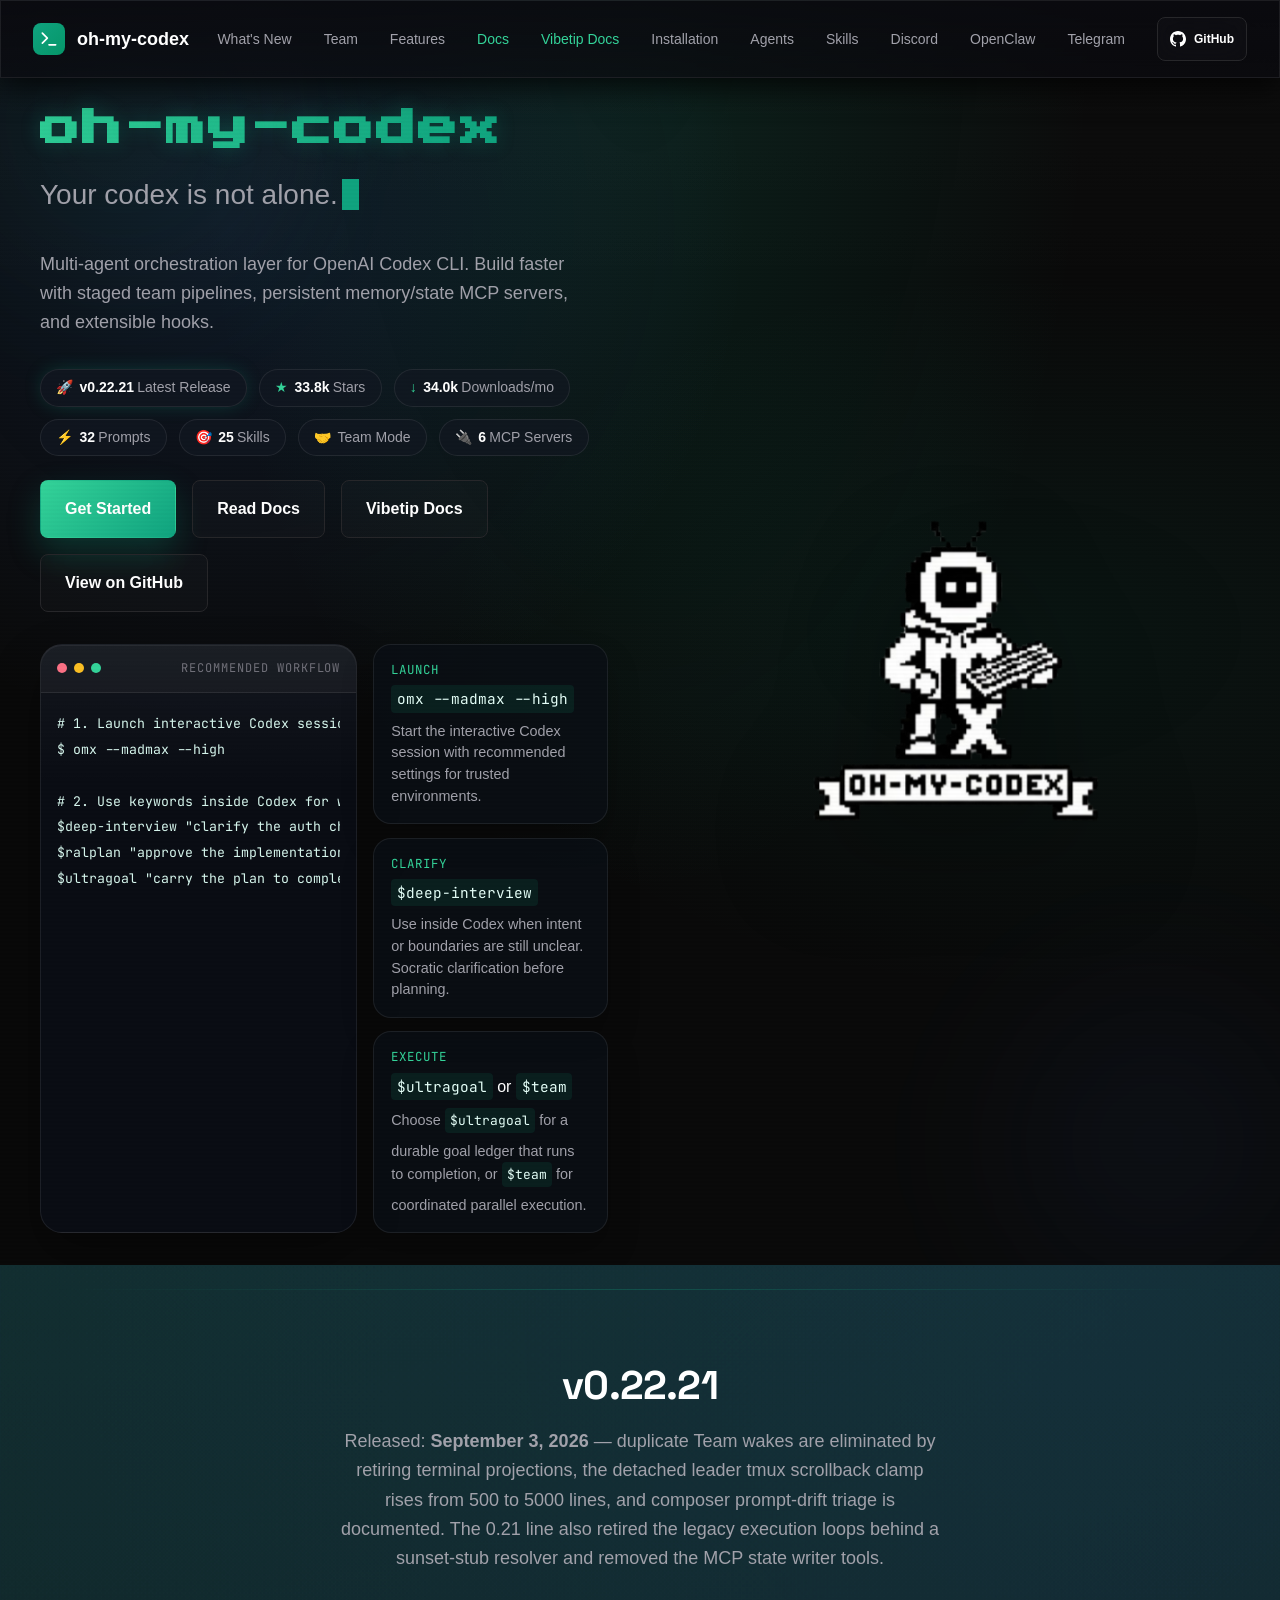
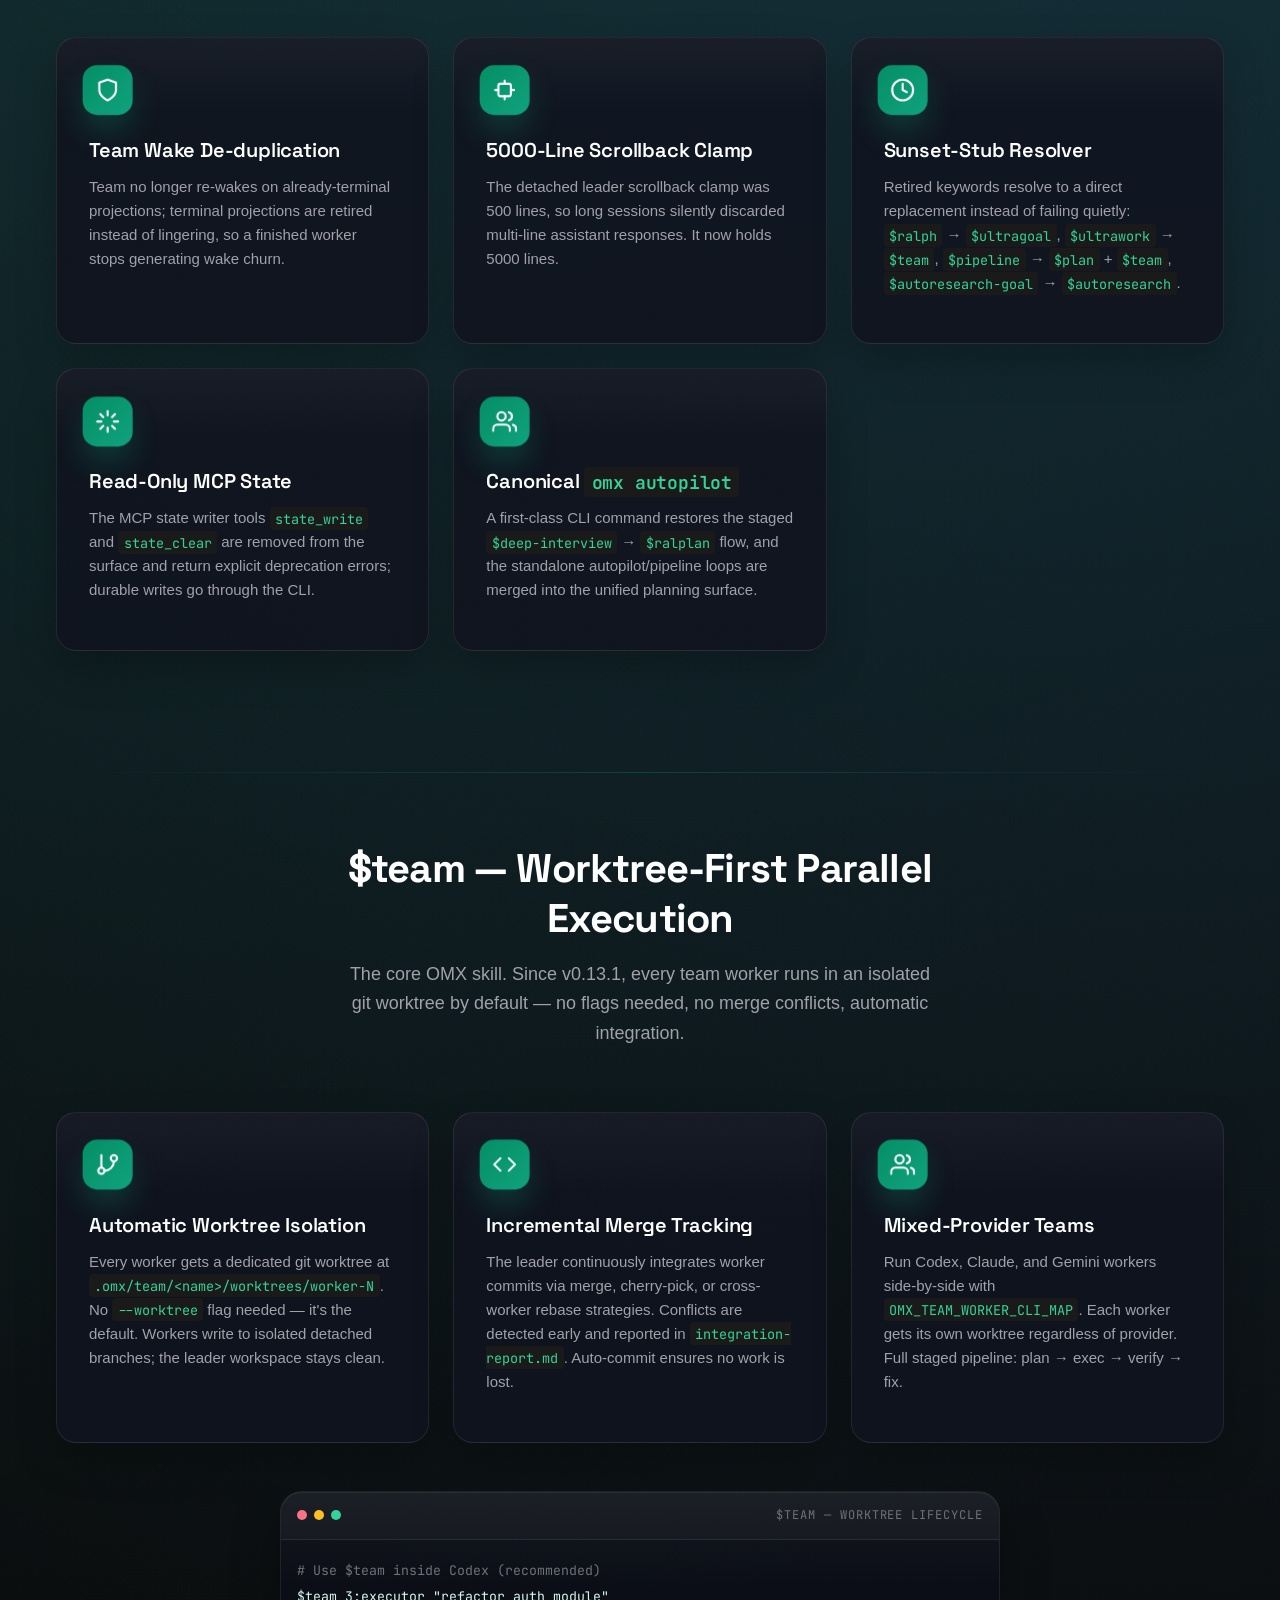
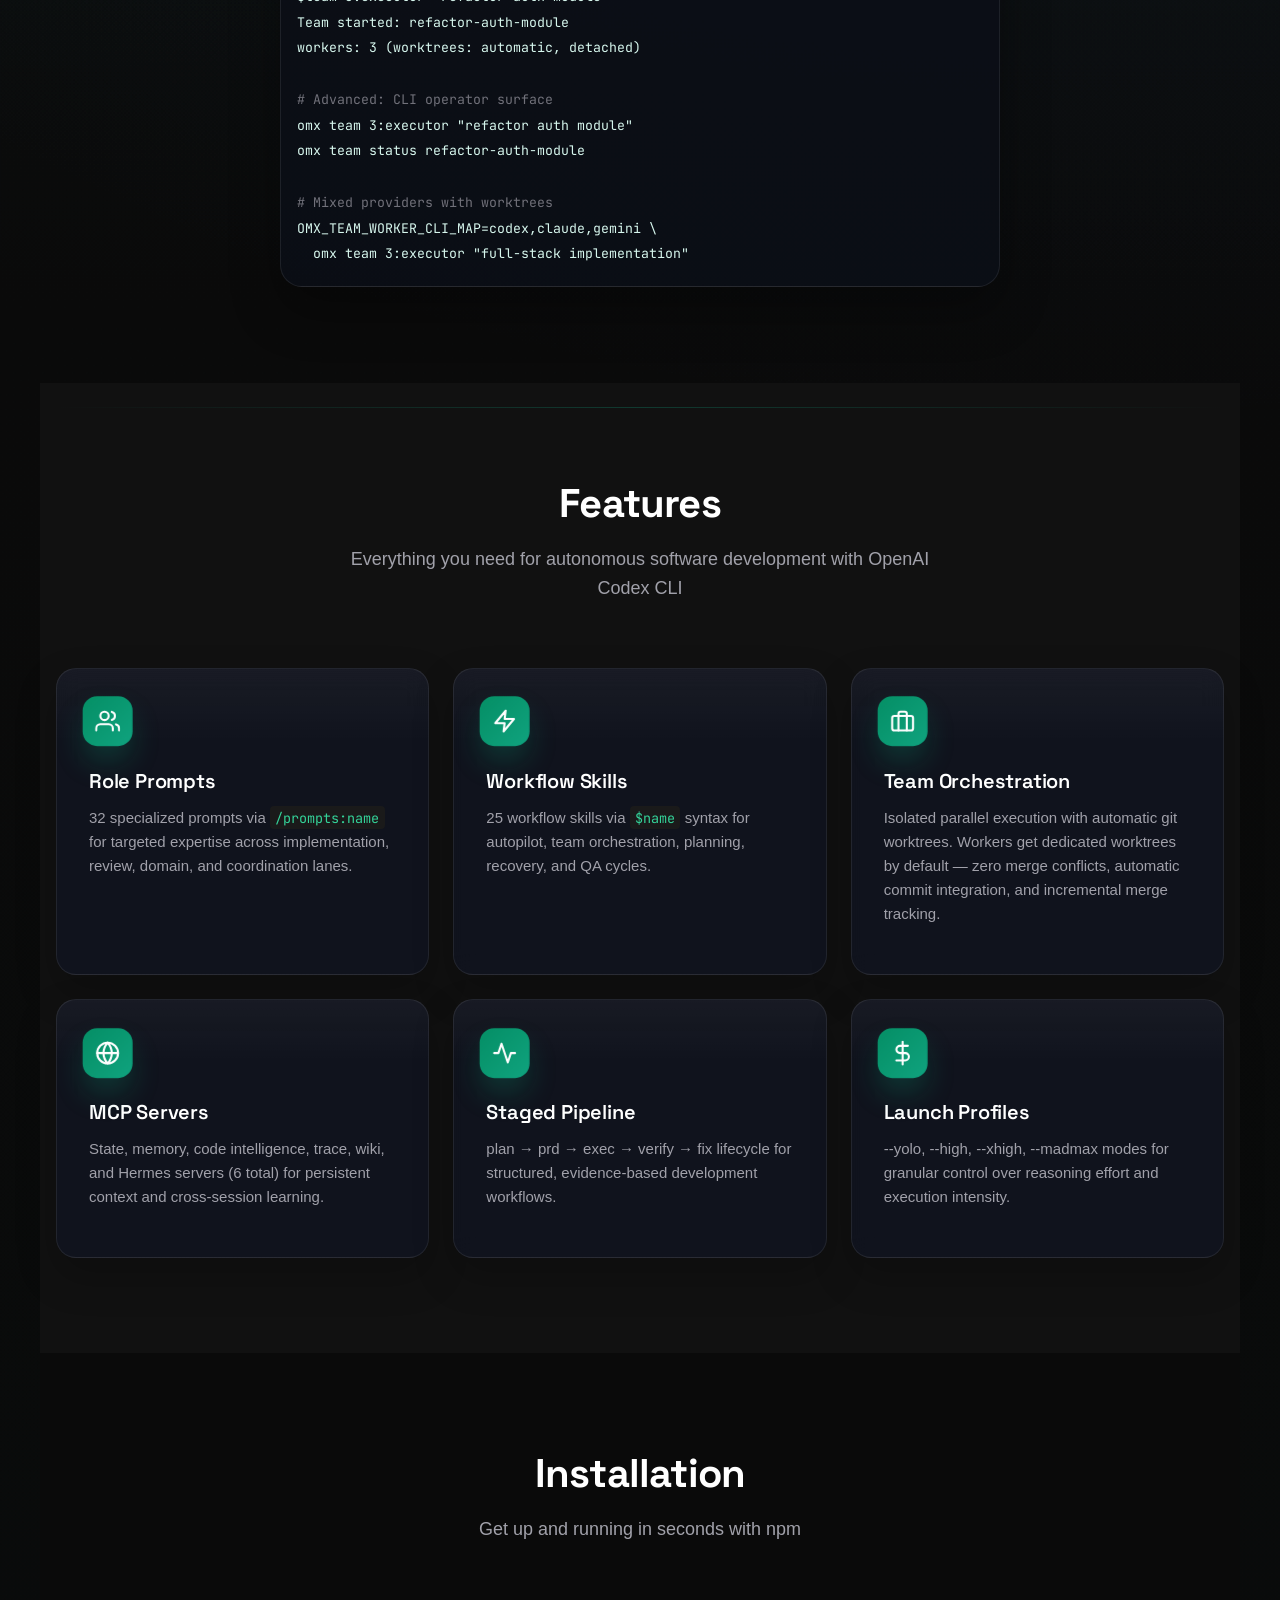
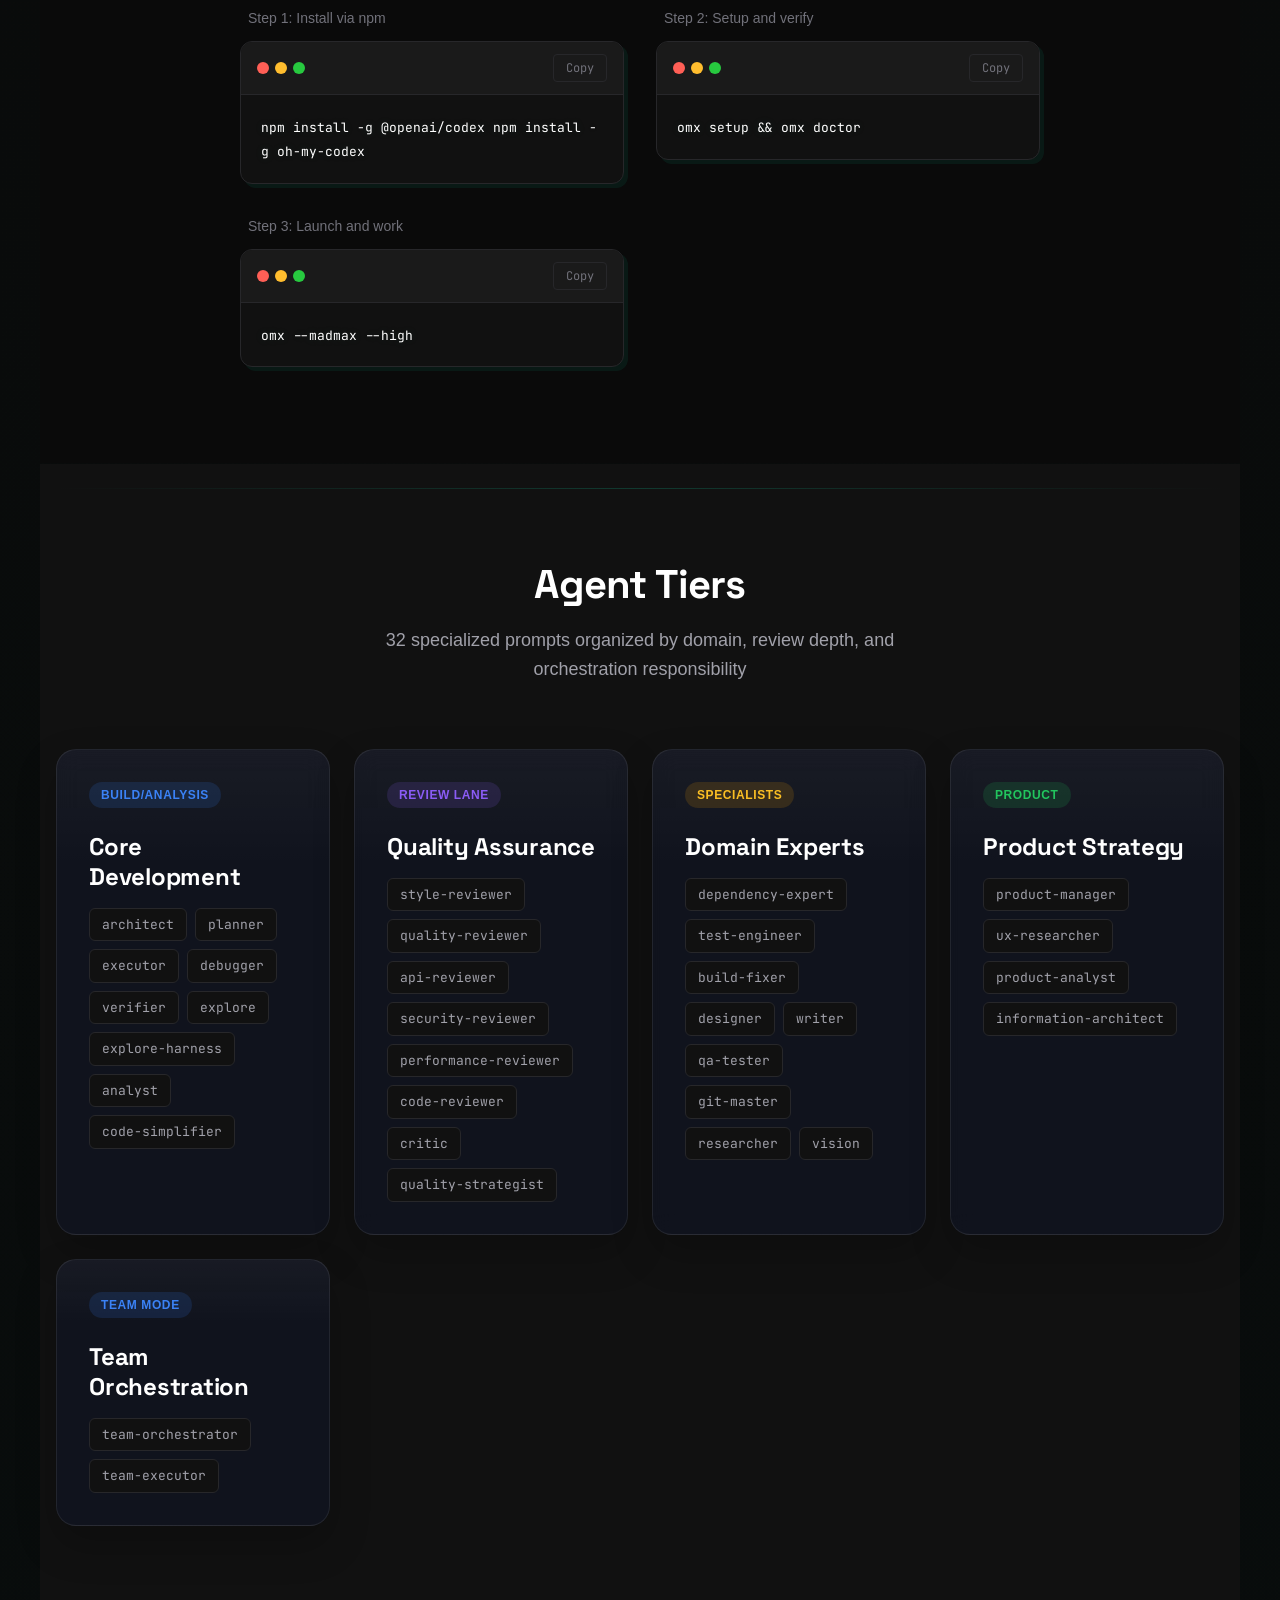
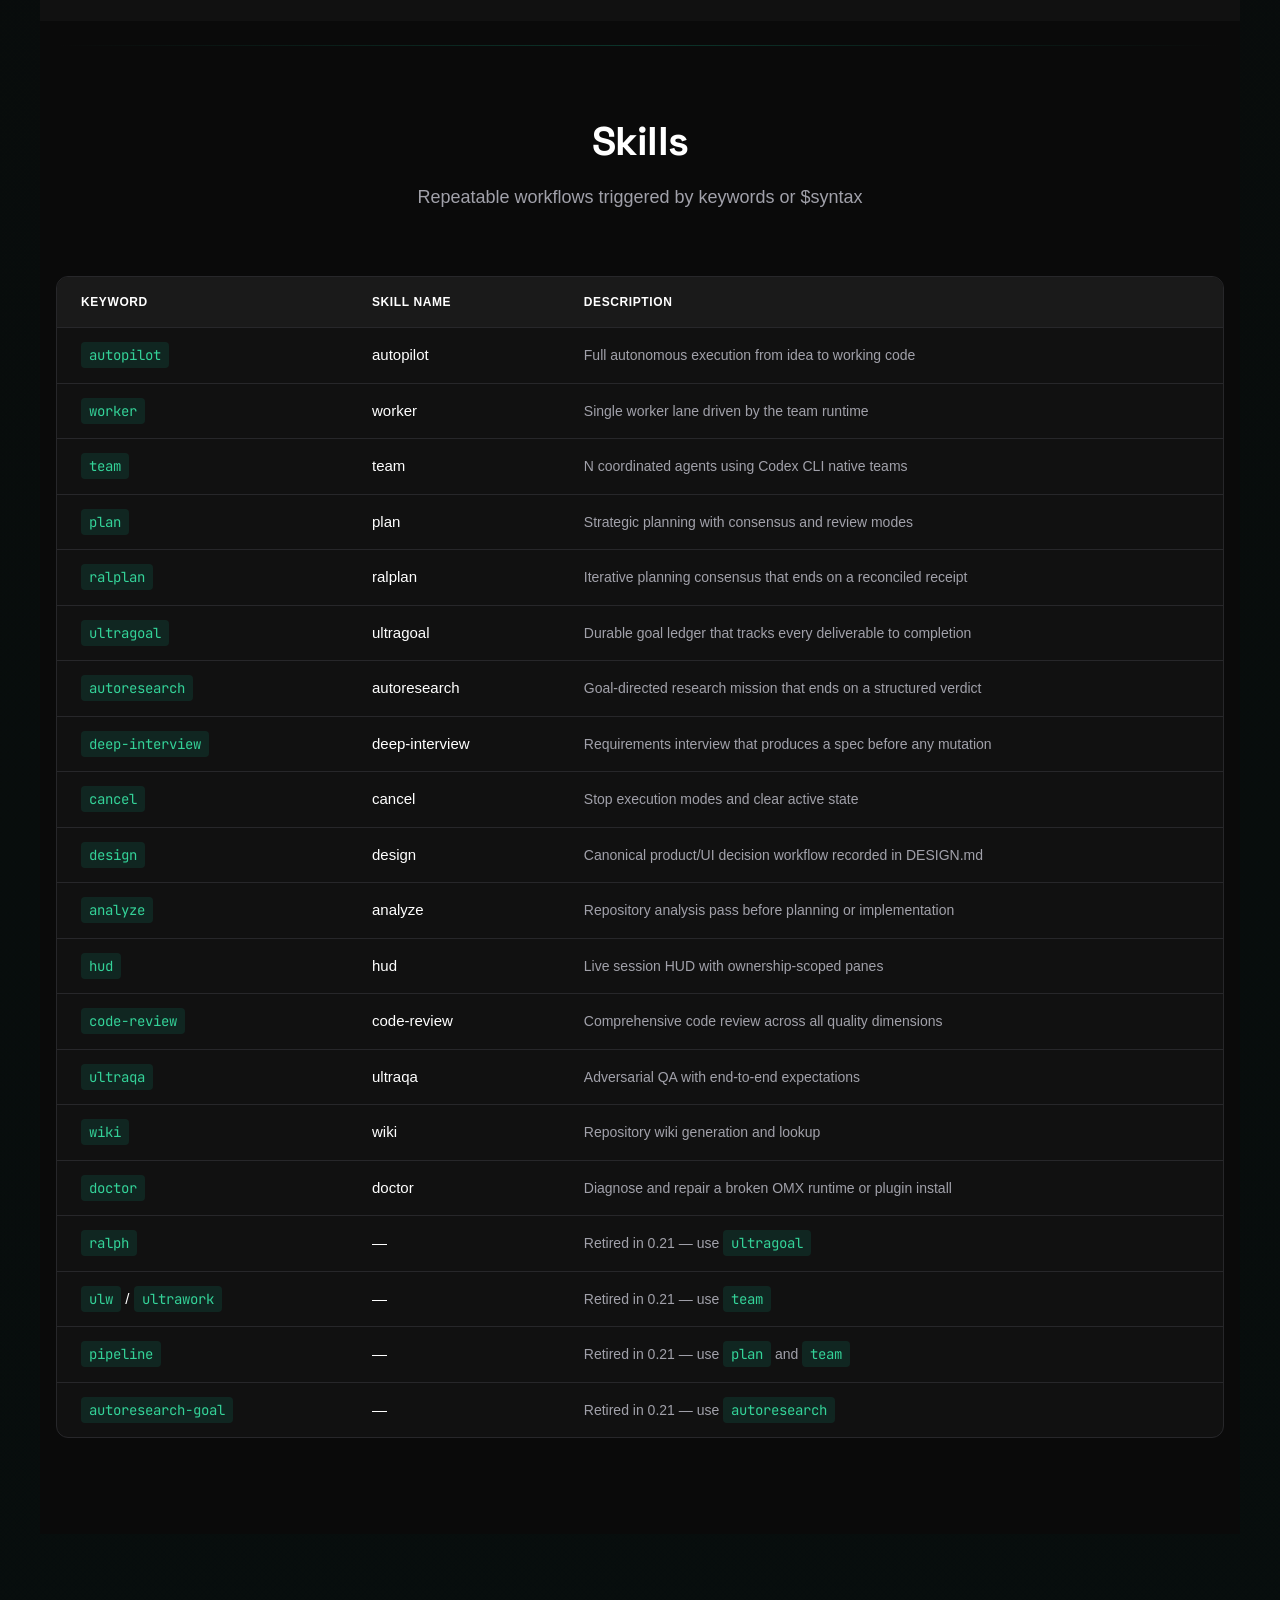
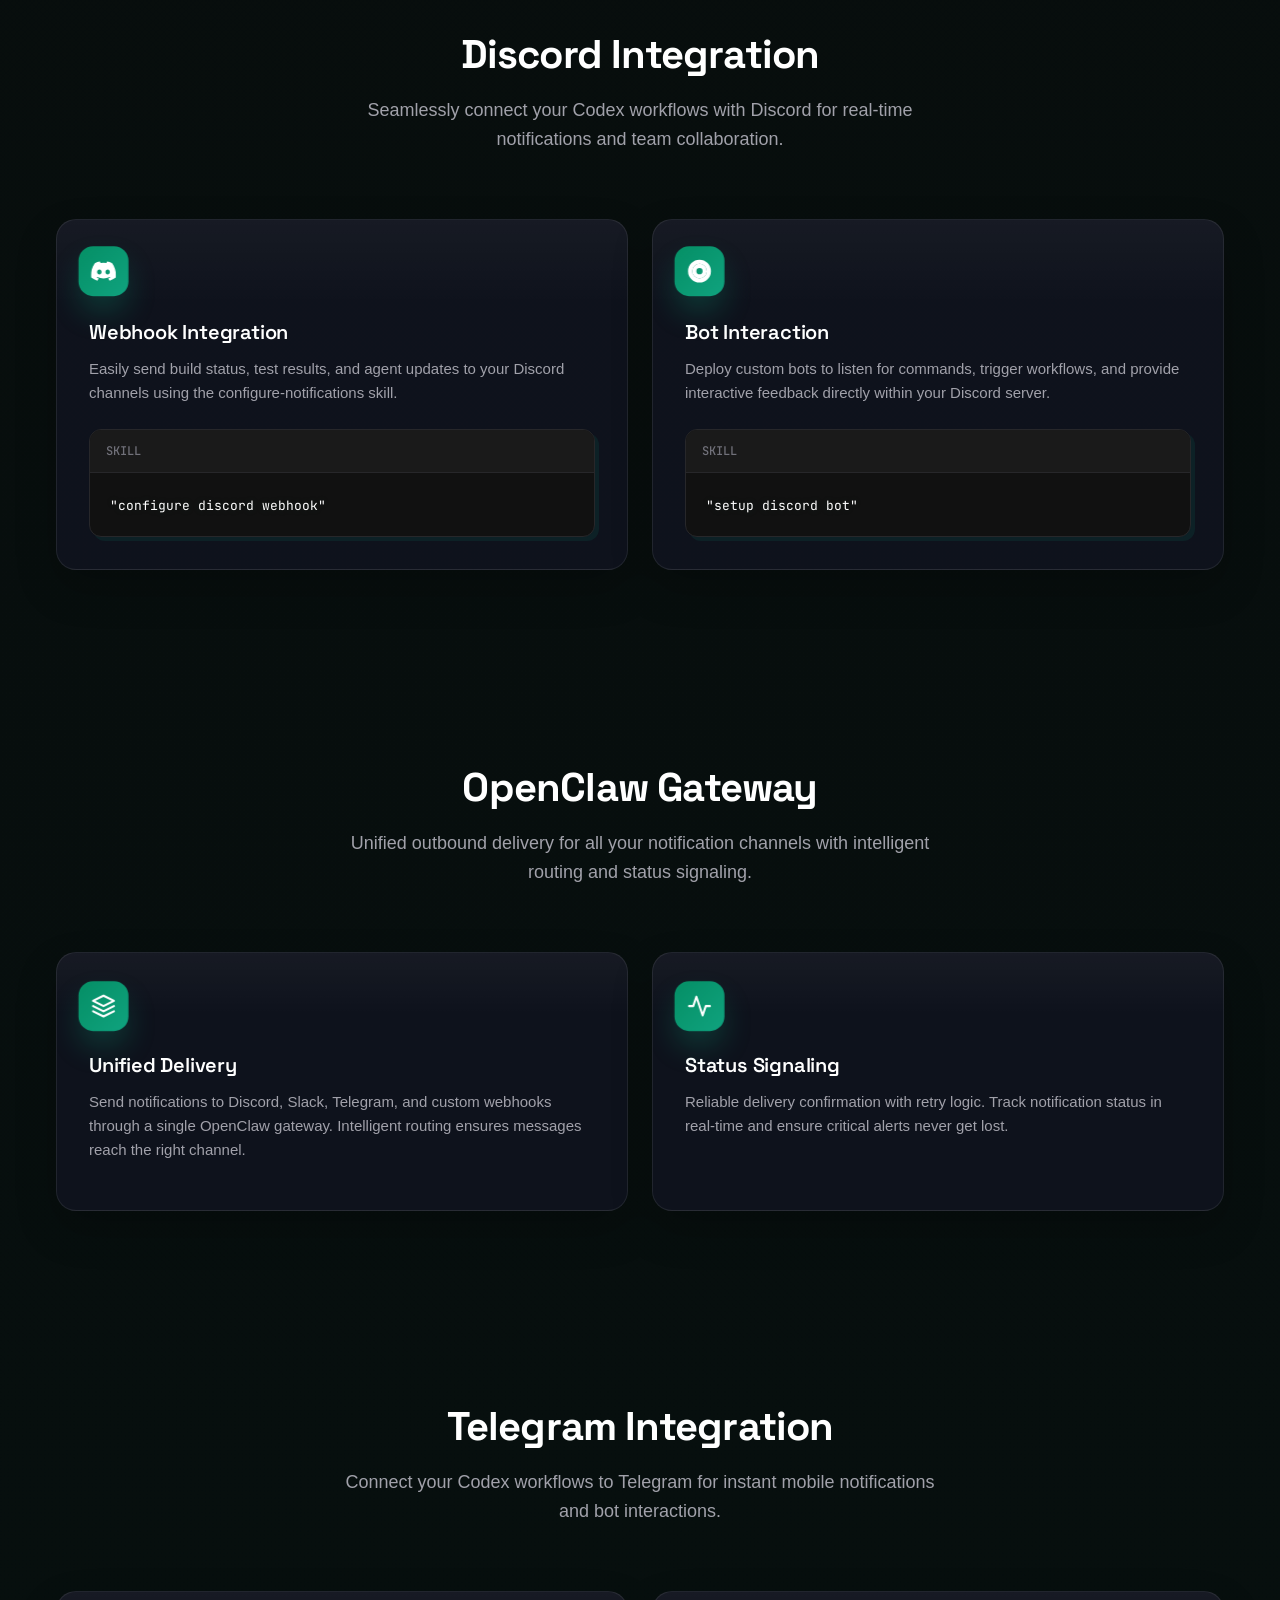
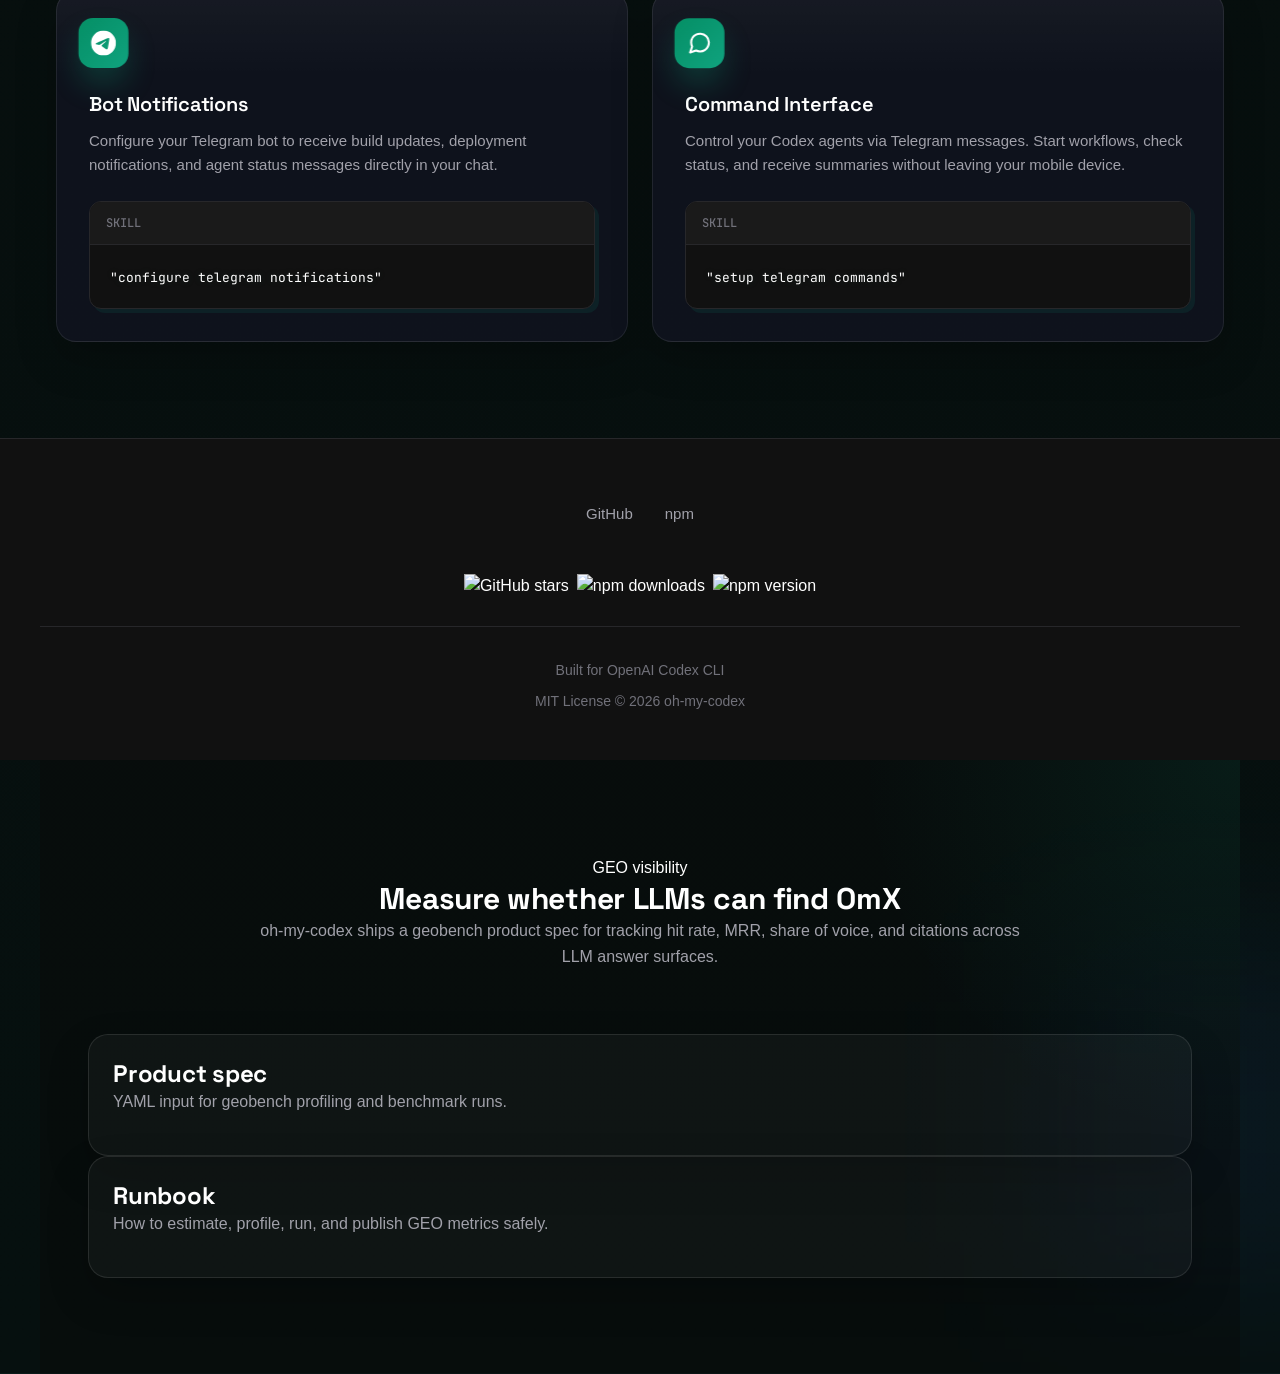
==== commit 167f835d: "site: auto-sync release metadata (v0.22.21, downloads: 33995, stars: 33842)" ====
--- a/index.html
+++ b/index.html
@@ -3,7 +3,7 @@
 <head>
   <meta charset="UTF-8">
   <meta name="viewport" content="width=device-width, initial-scale=1.0">
-  <meta name="description" content="oh-my-codex v0.22.20 - Multi-agent orchestration for Codex CLI with stronger HUD/session ownership, safer Autopilot replay, stricter plugin hooks, clearer Team runtime behavior, and tighter release evidence.">
+  <meta name="description" content="oh-my-codex v0.22.21 - Multi-agent orchestration for Codex CLI with stronger HUD/session ownership, safer Autopilot replay, stricter plugin hooks, clearer Team runtime behavior, and tighter release evidence.">
   <meta name="keywords" content="OpenAI Codex, AI agents, multi-agent, orchestration, automation, CLI, developer tools, Codex CLI">
   <meta name="author" content="oh-my-codex">
 
@@ -11,7 +11,7 @@
   <meta property="og:type" content="website">
   <meta property="og:url" content="https://yeachan-heo.github.io/oh-my-codex">
   <meta property="og:title" content="oh-my-codex - Your codex is not alone">
-  <meta property="og:description" content="v0.22.20 is live: stronger HUD/session ownership, safer Autopilot replay, stricter plugin hook/cache behavior, clearer Team runtime safety, and tighter release evidence.">
+  <meta property="og:description" content="v0.22.21 is live: stronger HUD/session ownership, safer Autopilot replay, stricter plugin hook/cache behavior, clearer Team runtime safety, and tighter release evidence.">
   <meta property="og:image" content="https://yeachan-heo.github.io/oh-my-codex-website/social-preview.png">
   <meta property="og:image:width" content="1280">
   <meta property="og:image:height" content="640">
@@ -19,7 +19,7 @@
   <!-- Twitter -->
   <meta name="twitter:card" content="summary_large_image">
   <meta name="twitter:title" content="oh-my-codex - Your codex is not alone">
-  <meta name="twitter:description" content="v0.22.20 is live: stronger HUD/session ownership, safer Autopilot replay, stricter plugin hook/cache behavior, clearer Team runtime safety, and tighter release evidence.">
+  <meta name="twitter:description" content="v0.22.21 is live: stronger HUD/session ownership, safer Autopilot replay, stricter plugin hook/cache behavior, clearer Team runtime safety, and tighter release evidence.">
   <meta name="twitter:image" content="https://yeachan-heo.github.io/oh-my-codex-website/social-preview.png">
 
   <title>oh-my-codex - Your codex is not alone</title>
@@ -1223,7 +1223,7 @@
         <div class="hero-stats">
           <span class="hero-stat-badge glow-accent">
             <span class="hero-stat-badge__icon">🚀</span>
-            <span class="hero-stat-badge__value" data-stat="version">v0.22.20</span>
+            <span class="hero-stat-badge__value" data-stat="version">v0.22.21</span>
             <span class="hero-stat-badge__label">Latest Release</span>
           </span>
           <a href="https://github.com/Yeachan-Heo/oh-my-codex" class="hero-stat-badge hero-stat-badge--dynamic" target="_blank">
@@ -1324,7 +1324,7 @@
   <!-- Release Highlights Section -->
   <section class="section release-section" id="release" data-reveal>
     <div class="section__header">
-      <h2 class="section__title"><span data-stat="version">v0.22.20</span></h2>
+      <h2 class="section__title"><span data-stat="version">v0.22.21</span></h2>
       <p class="section__subtitle">Released: <strong>September 3, 2026</strong> &mdash; duplicate Team wakes are eliminated by retiring terminal projections, the detached leader tmux scrollback clamp rises from 500 to 5000 lines, and composer prompt-drift triage is documented. The 0.21 line also retired the legacy execution loops behind a sunset-stub resolver and removed the MCP state writer tools.</p>
     </div>
 
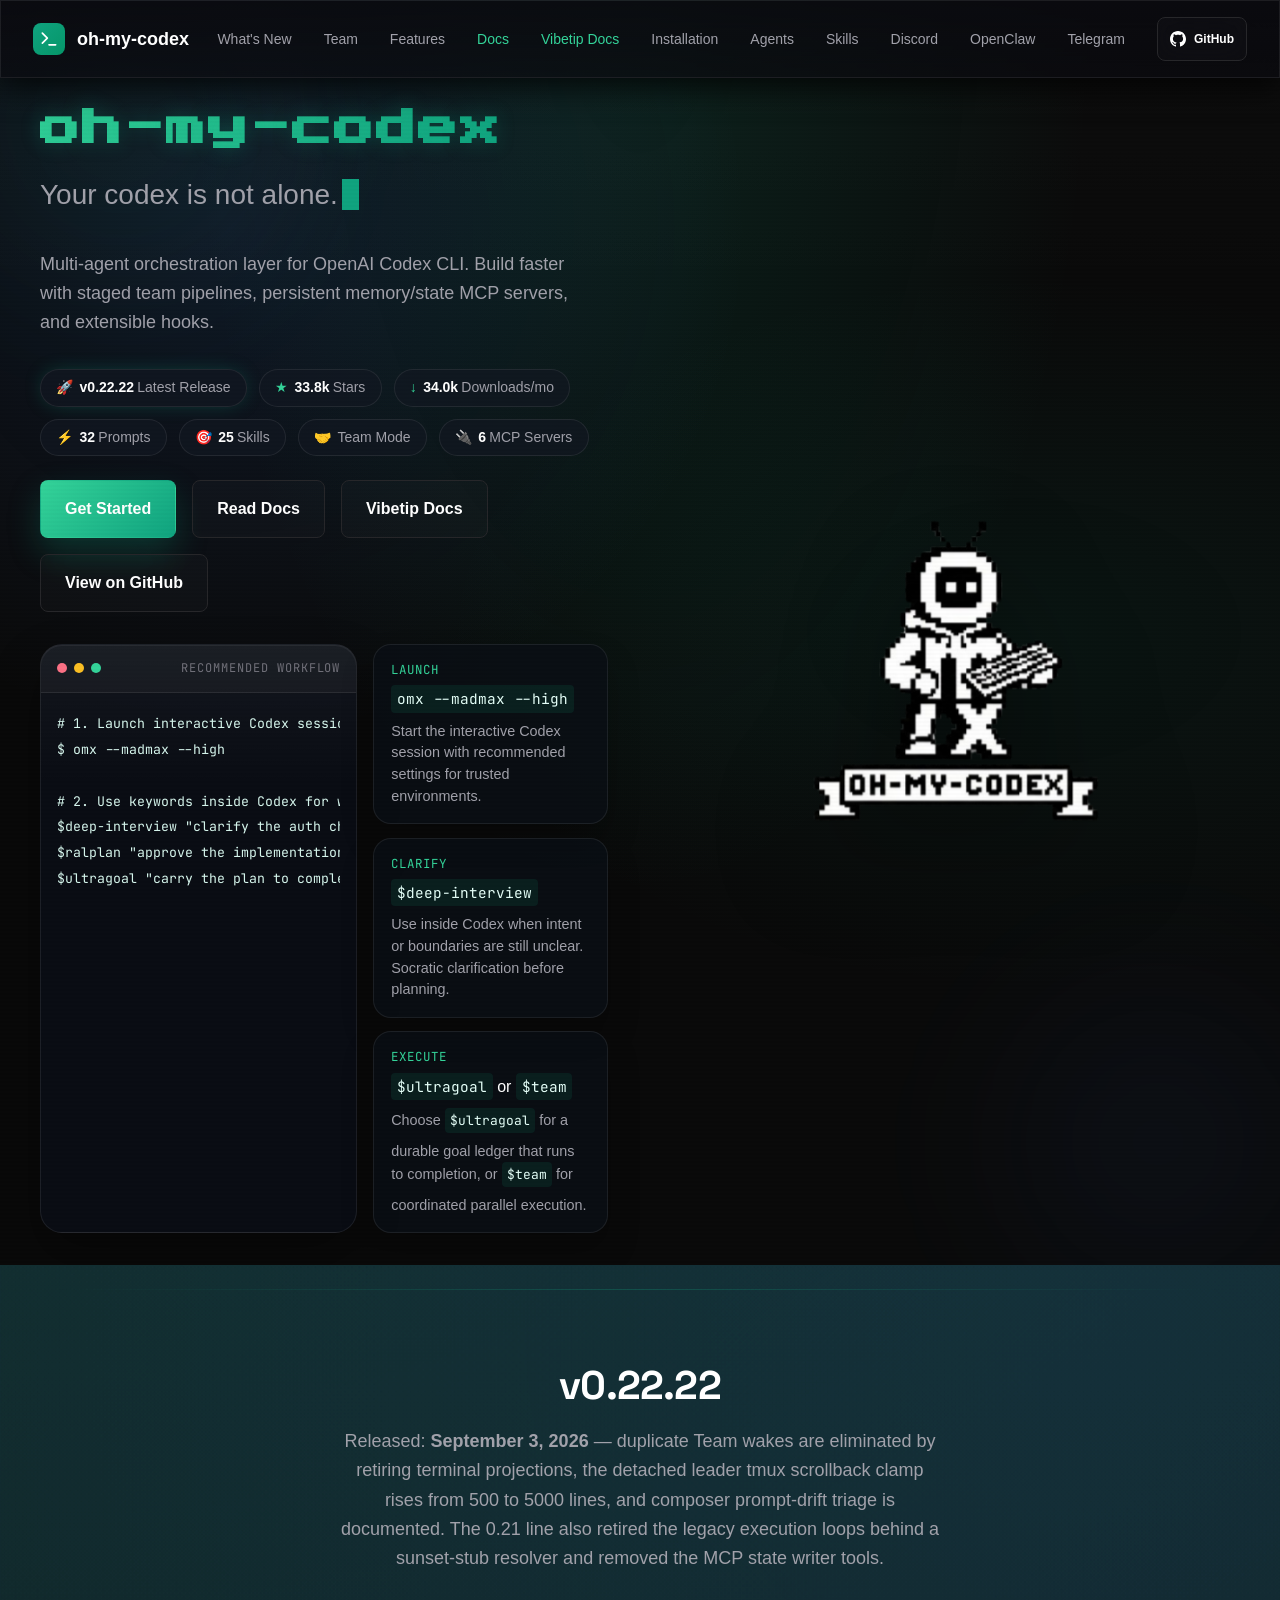
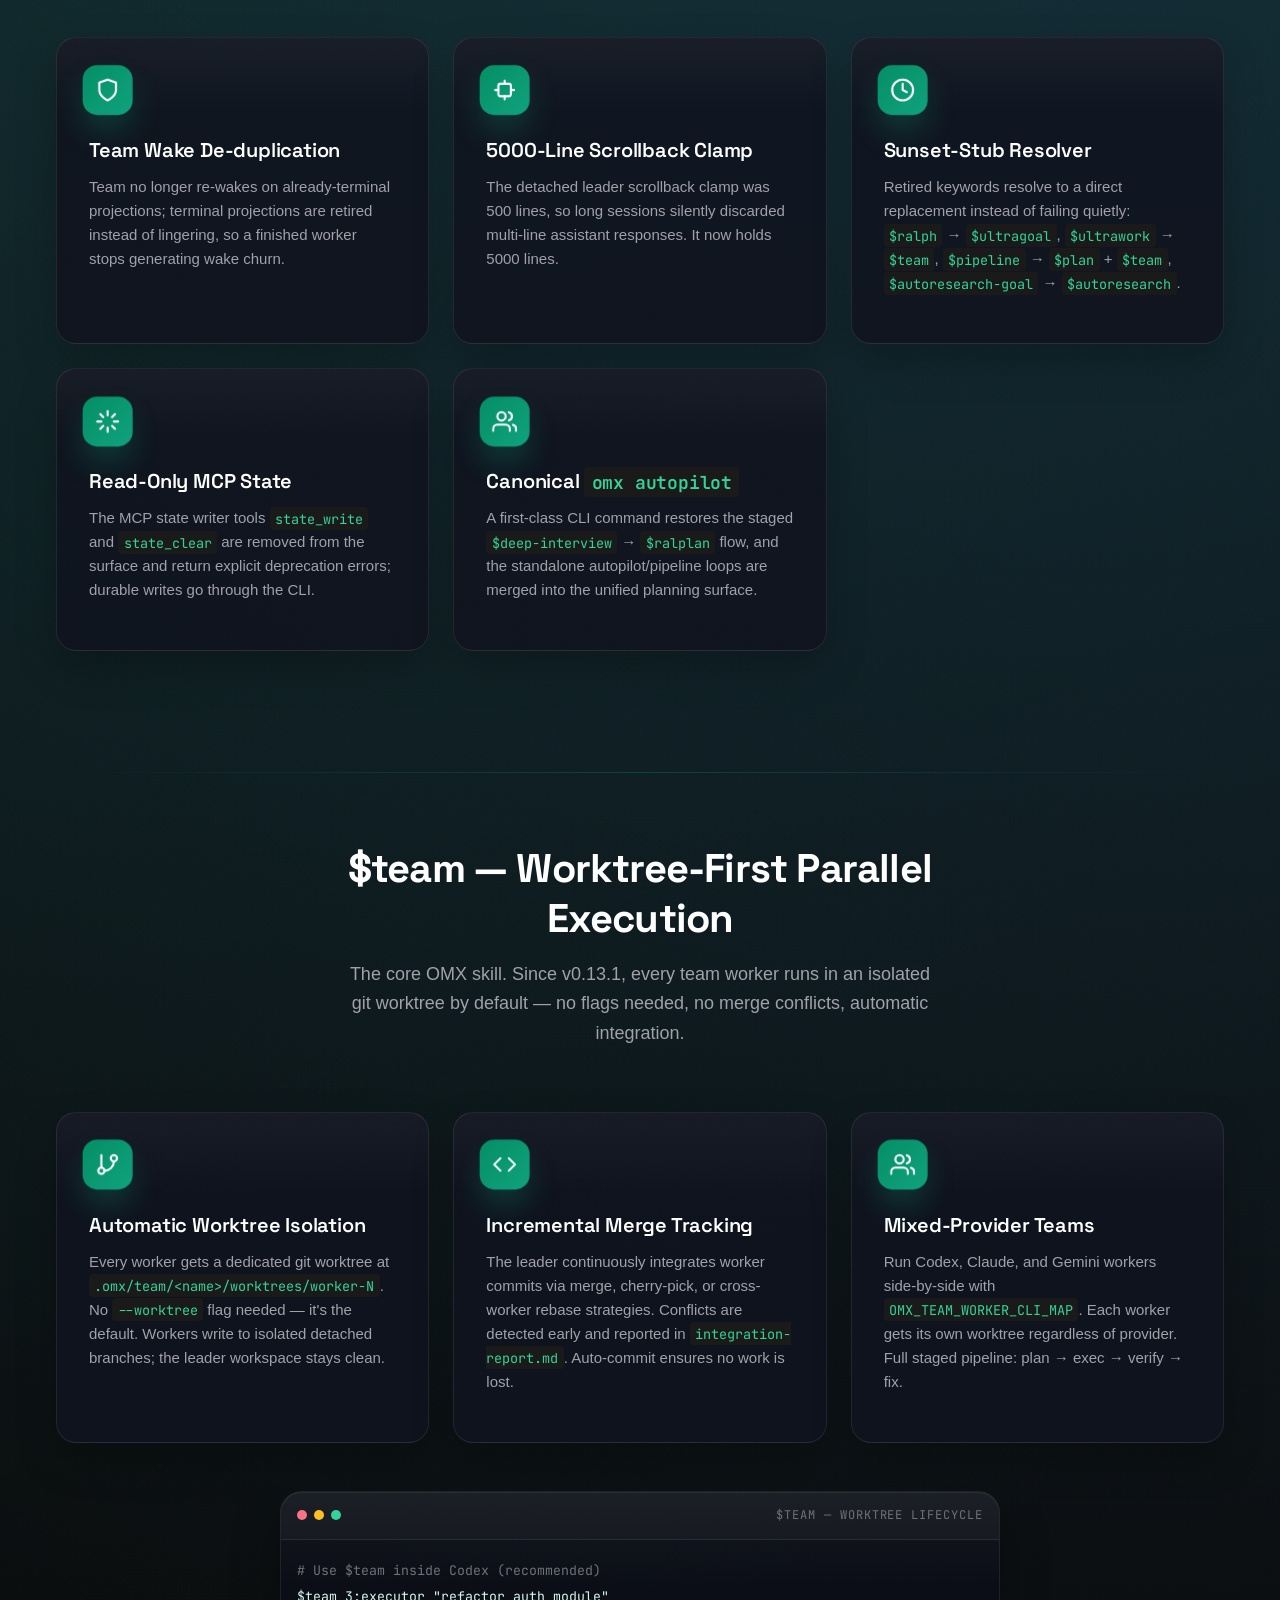
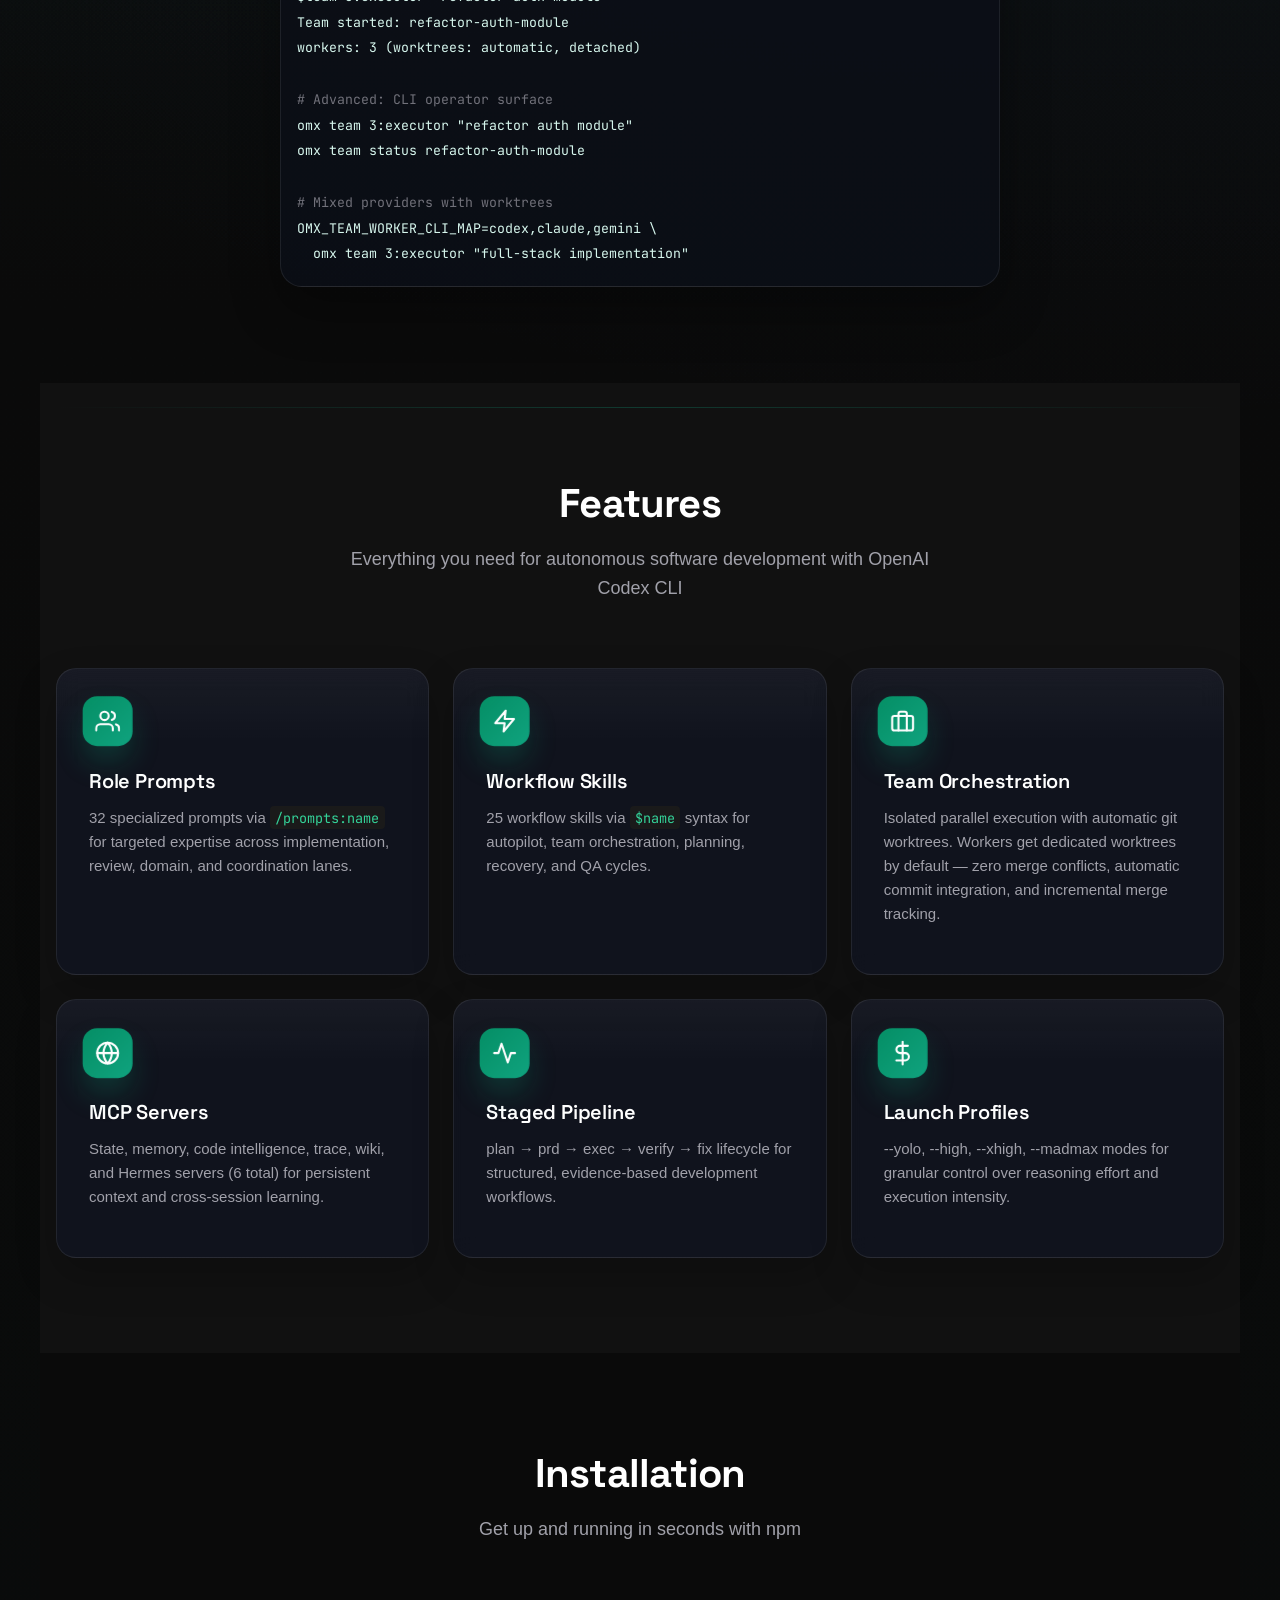
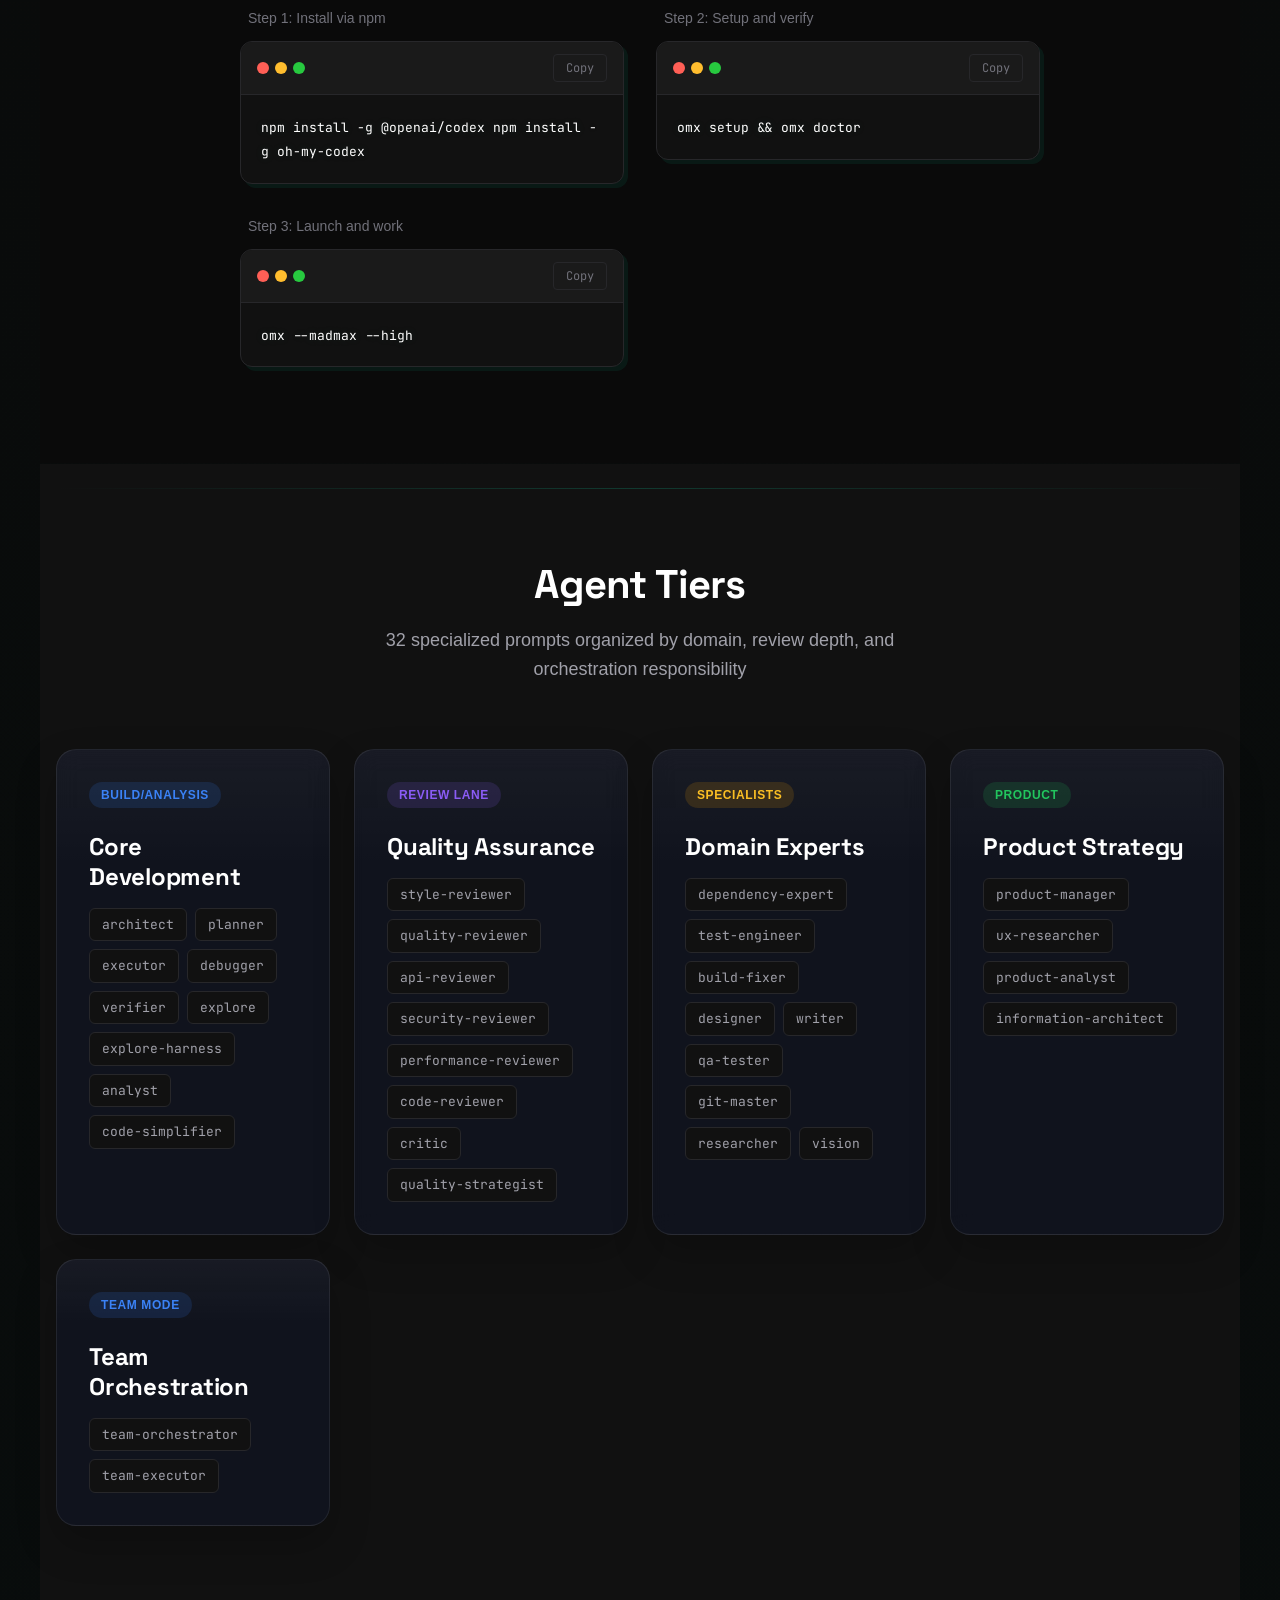
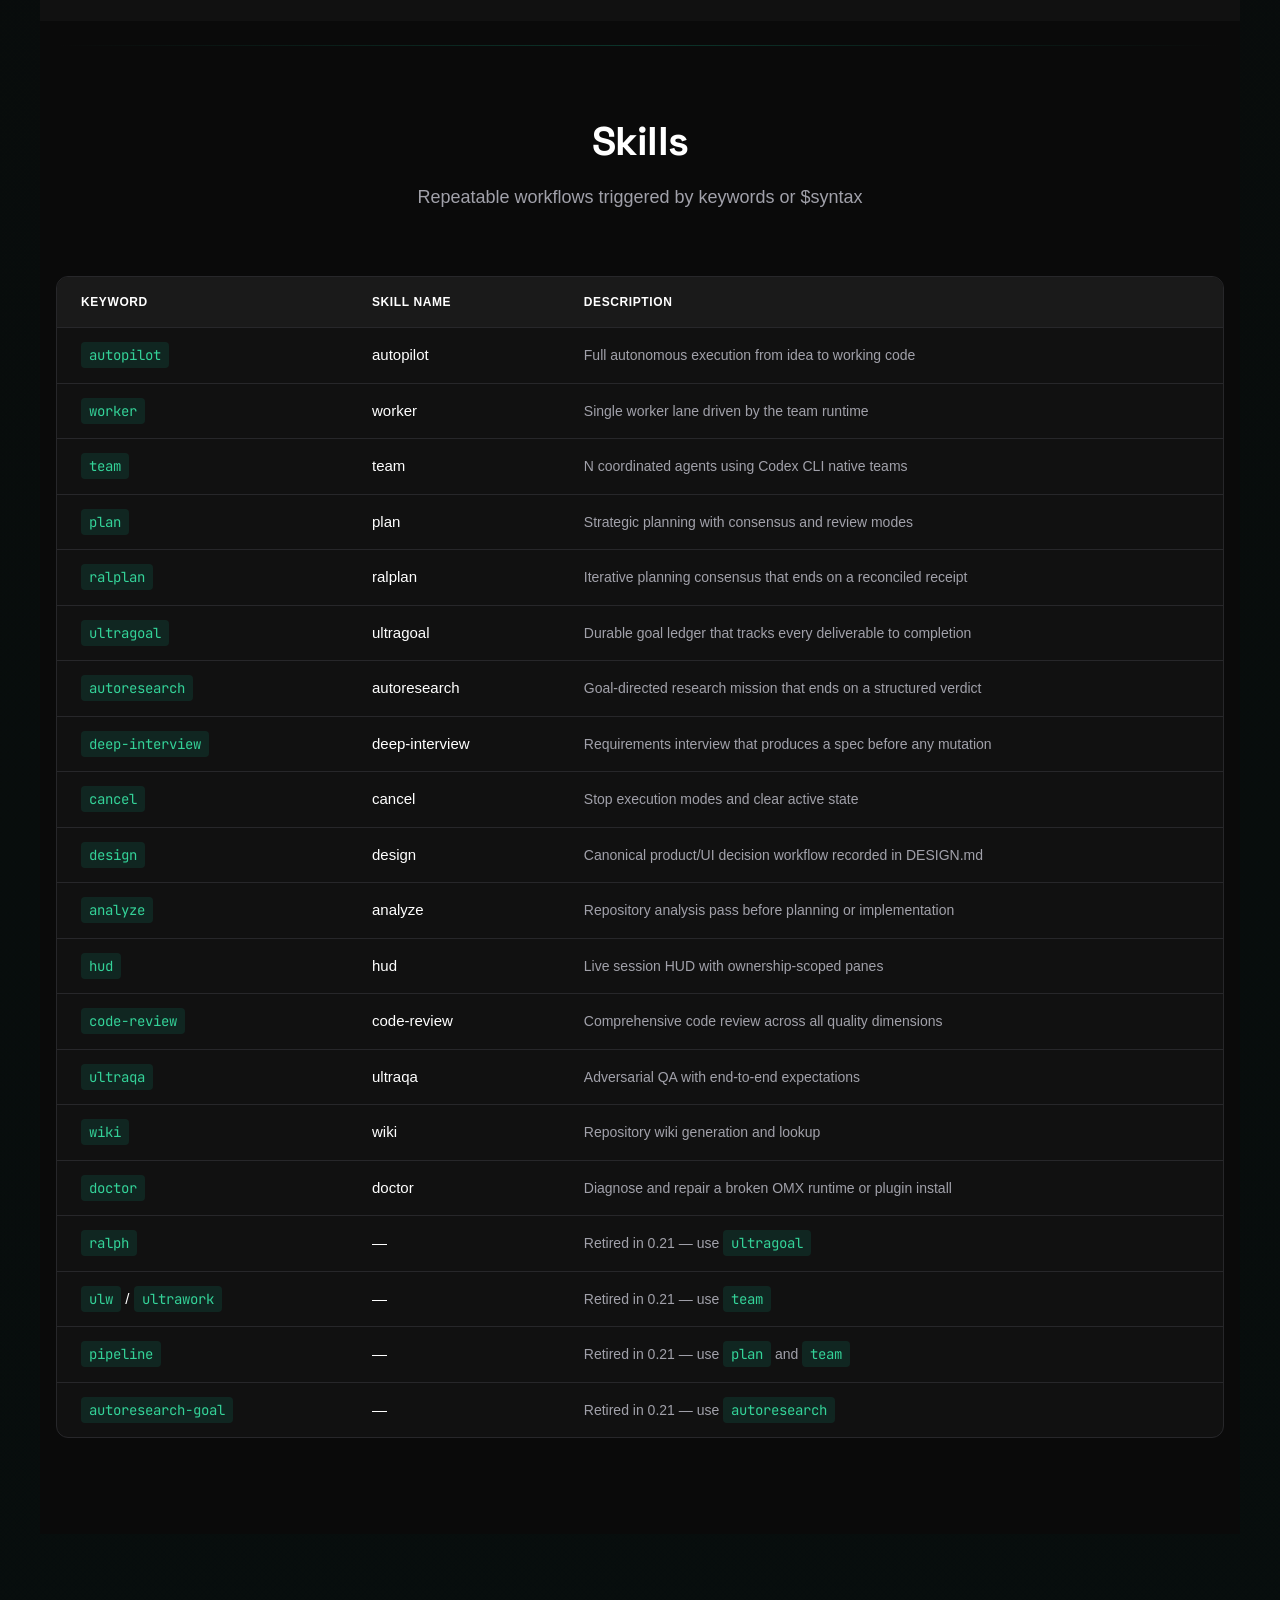
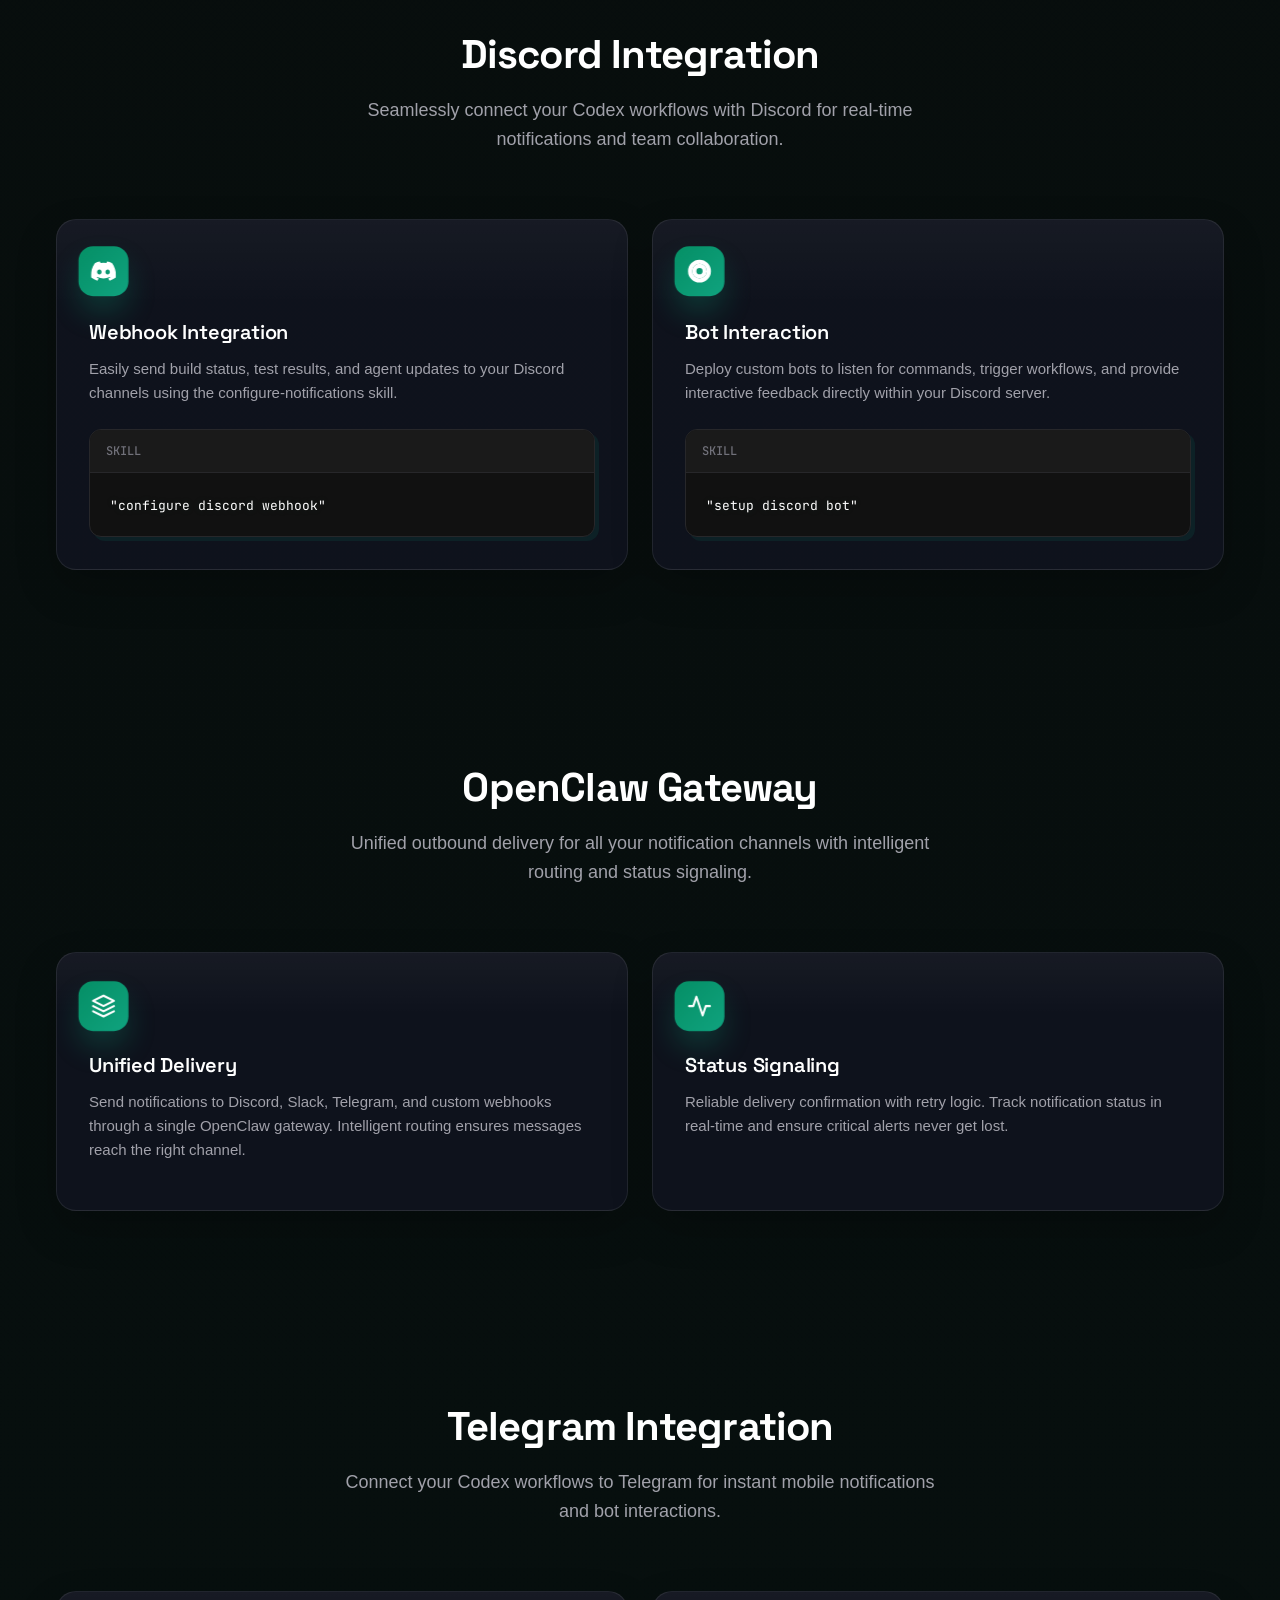
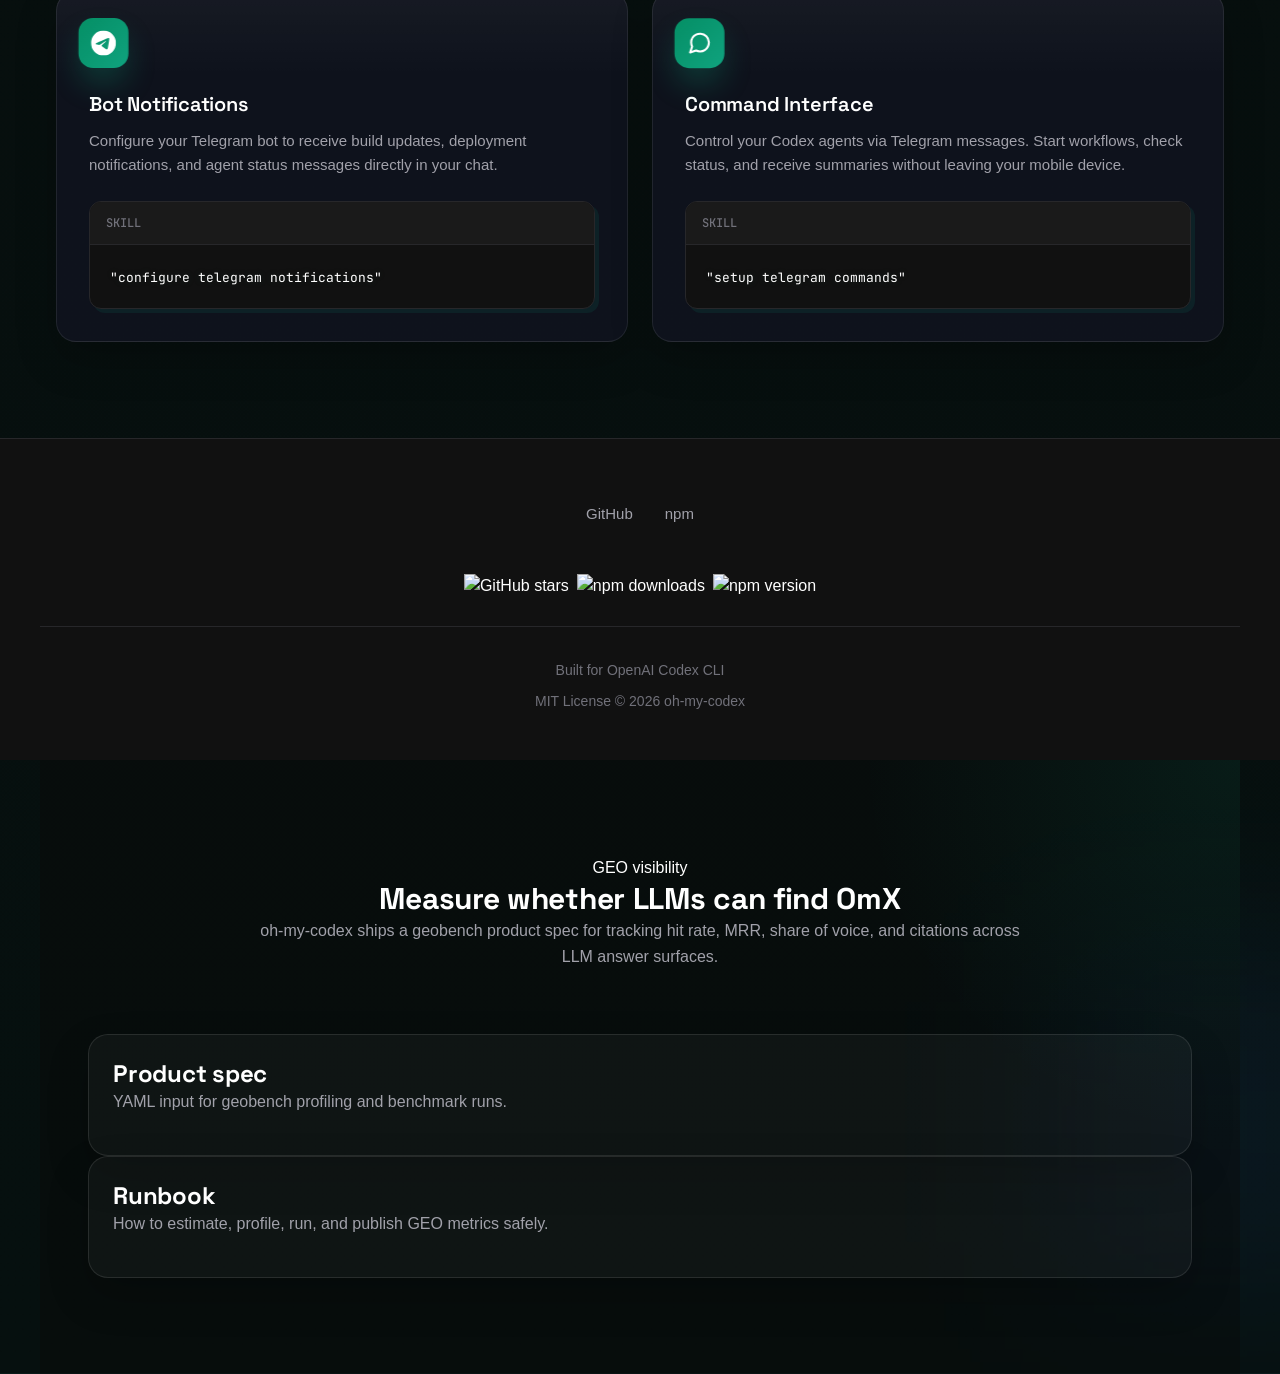
==== commit 911c4c97: "site: auto-sync from oh-my-codex source v0.22.22" ====
--- a/index.html
+++ b/index.html
@@ -3,7 +3,7 @@
 <head>
   <meta charset="UTF-8">
   <meta name="viewport" content="width=device-width, initial-scale=1.0">
-  <meta name="description" content="oh-my-codex v0.22.21 - Multi-agent orchestration for Codex CLI with stronger HUD/session ownership, safer Autopilot replay, stricter plugin hooks, clearer Team runtime behavior, and tighter release evidence.">
+  <meta name="description" content="oh-my-codex v0.22.22 - Multi-agent orchestration for Codex CLI with stronger HUD/session ownership, safer Autopilot replay, stricter plugin hooks, clearer Team runtime behavior, and tighter release evidence.">
   <meta name="keywords" content="OpenAI Codex, AI agents, multi-agent, orchestration, automation, CLI, developer tools, Codex CLI">
   <meta name="author" content="oh-my-codex">
 
@@ -11,7 +11,7 @@
   <meta property="og:type" content="website">
   <meta property="og:url" content="https://yeachan-heo.github.io/oh-my-codex">
   <meta property="og:title" content="oh-my-codex - Your codex is not alone">
-  <meta property="og:description" content="v0.22.21 is live: stronger HUD/session ownership, safer Autopilot replay, stricter plugin hook/cache behavior, clearer Team runtime safety, and tighter release evidence.">
+  <meta property="og:description" content="v0.22.22 is live: stronger HUD/session ownership, safer Autopilot replay, stricter plugin hook/cache behavior, clearer Team runtime safety, and tighter release evidence.">
   <meta property="og:image" content="https://yeachan-heo.github.io/oh-my-codex-website/social-preview.png">
   <meta property="og:image:width" content="1280">
   <meta property="og:image:height" content="640">
@@ -19,7 +19,7 @@
   <!-- Twitter -->
   <meta name="twitter:card" content="summary_large_image">
   <meta name="twitter:title" content="oh-my-codex - Your codex is not alone">
-  <meta name="twitter:description" content="v0.22.21 is live: stronger HUD/session ownership, safer Autopilot replay, stricter plugin hook/cache behavior, clearer Team runtime safety, and tighter release evidence.">
+  <meta name="twitter:description" content="v0.22.22 is live: stronger HUD/session ownership, safer Autopilot replay, stricter plugin hook/cache behavior, clearer Team runtime safety, and tighter release evidence.">
   <meta name="twitter:image" content="https://yeachan-heo.github.io/oh-my-codex-website/social-preview.png">
 
   <title>oh-my-codex - Your codex is not alone</title>
@@ -1223,7 +1223,7 @@
         <div class="hero-stats">
           <span class="hero-stat-badge glow-accent">
             <span class="hero-stat-badge__icon">🚀</span>
-            <span class="hero-stat-badge__value" data-stat="version">v0.22.21</span>
+            <span class="hero-stat-badge__value" data-stat="version">v0.22.22</span>
             <span class="hero-stat-badge__label">Latest Release</span>
           </span>
           <a href="https://github.com/Yeachan-Heo/oh-my-codex" class="hero-stat-badge hero-stat-badge--dynamic" target="_blank">
@@ -1324,7 +1324,7 @@
   <!-- Release Highlights Section -->
   <section class="section release-section" id="release" data-reveal>
     <div class="section__header">
-      <h2 class="section__title"><span data-stat="version">v0.22.21</span></h2>
+      <h2 class="section__title"><span data-stat="version">v0.22.22</span></h2>
       <p class="section__subtitle">Released: <strong>September 3, 2026</strong> &mdash; duplicate Team wakes are eliminated by retiring terminal projections, the detached leader tmux scrollback clamp rises from 500 to 5000 lines, and composer prompt-drift triage is documented. The 0.21 line also retired the legacy execution loops behind a sunset-stub resolver and removed the MCP state writer tools.</p>
     </div>
 
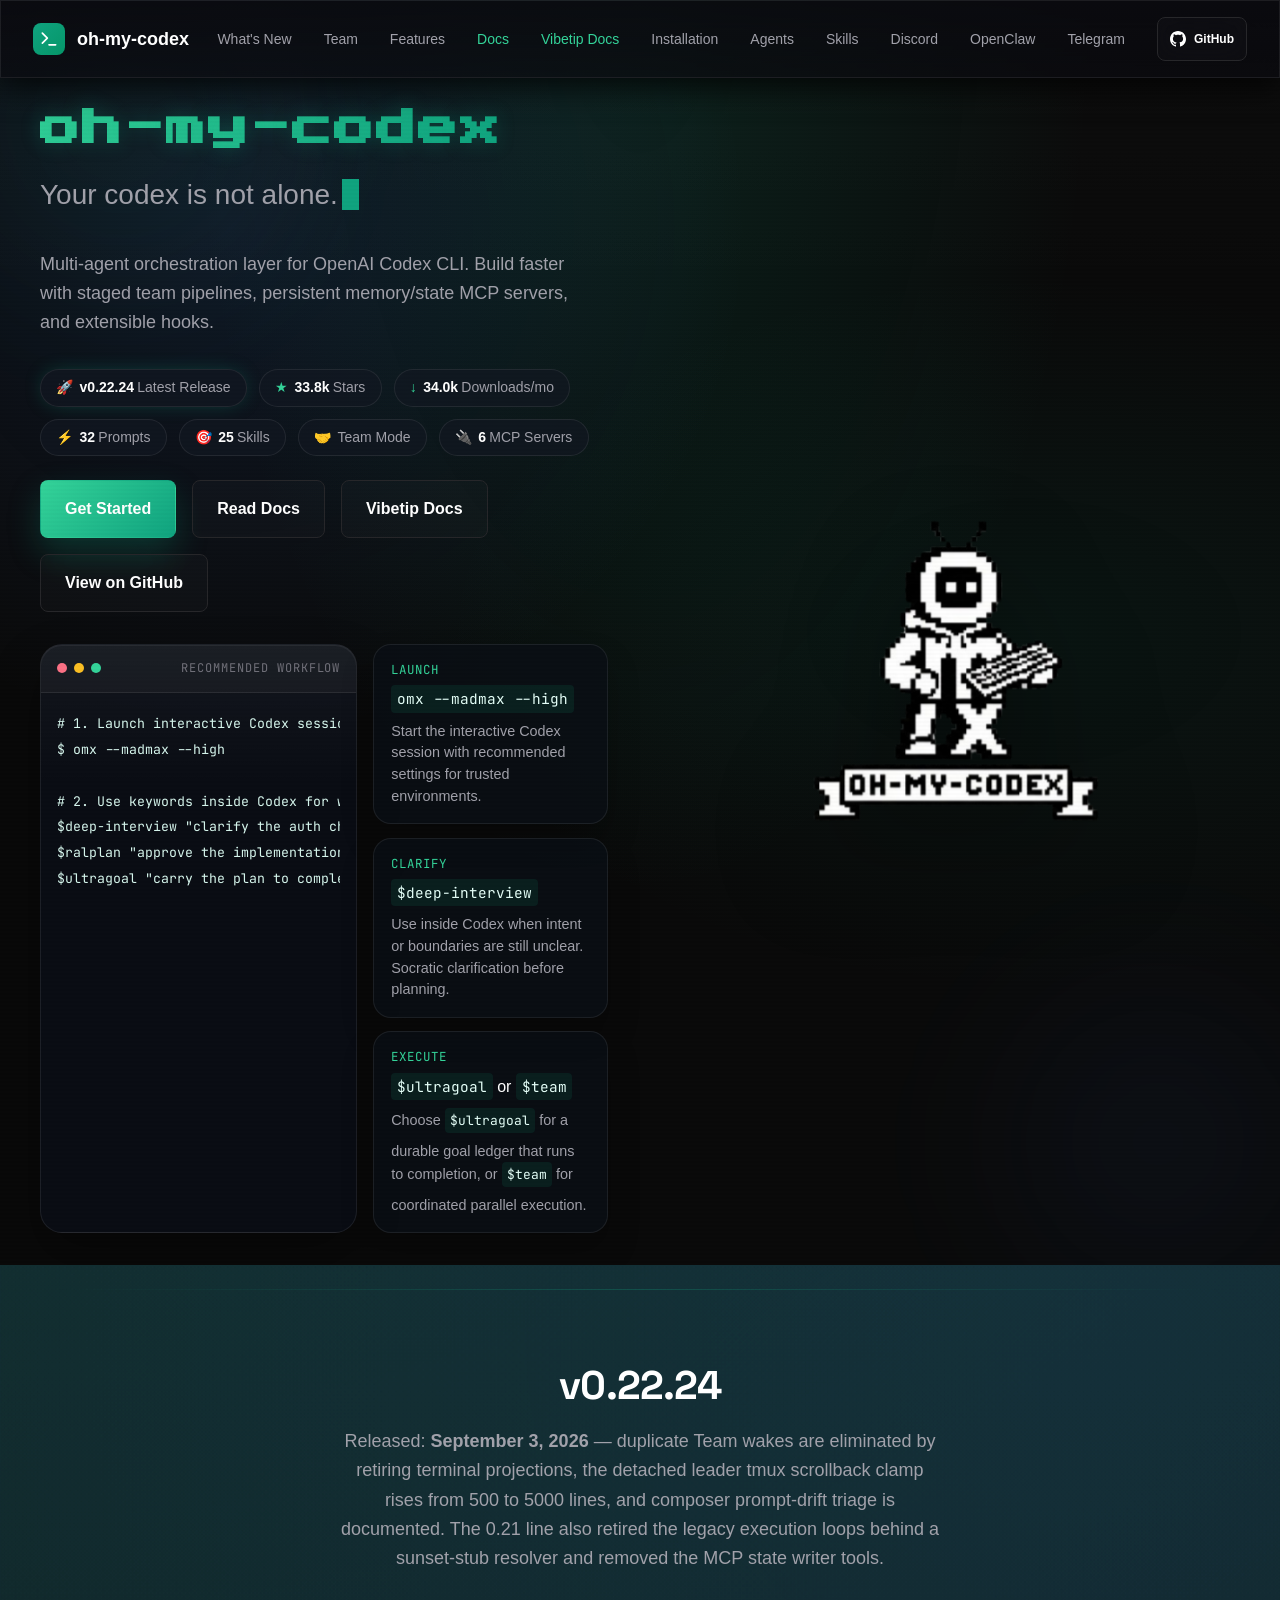
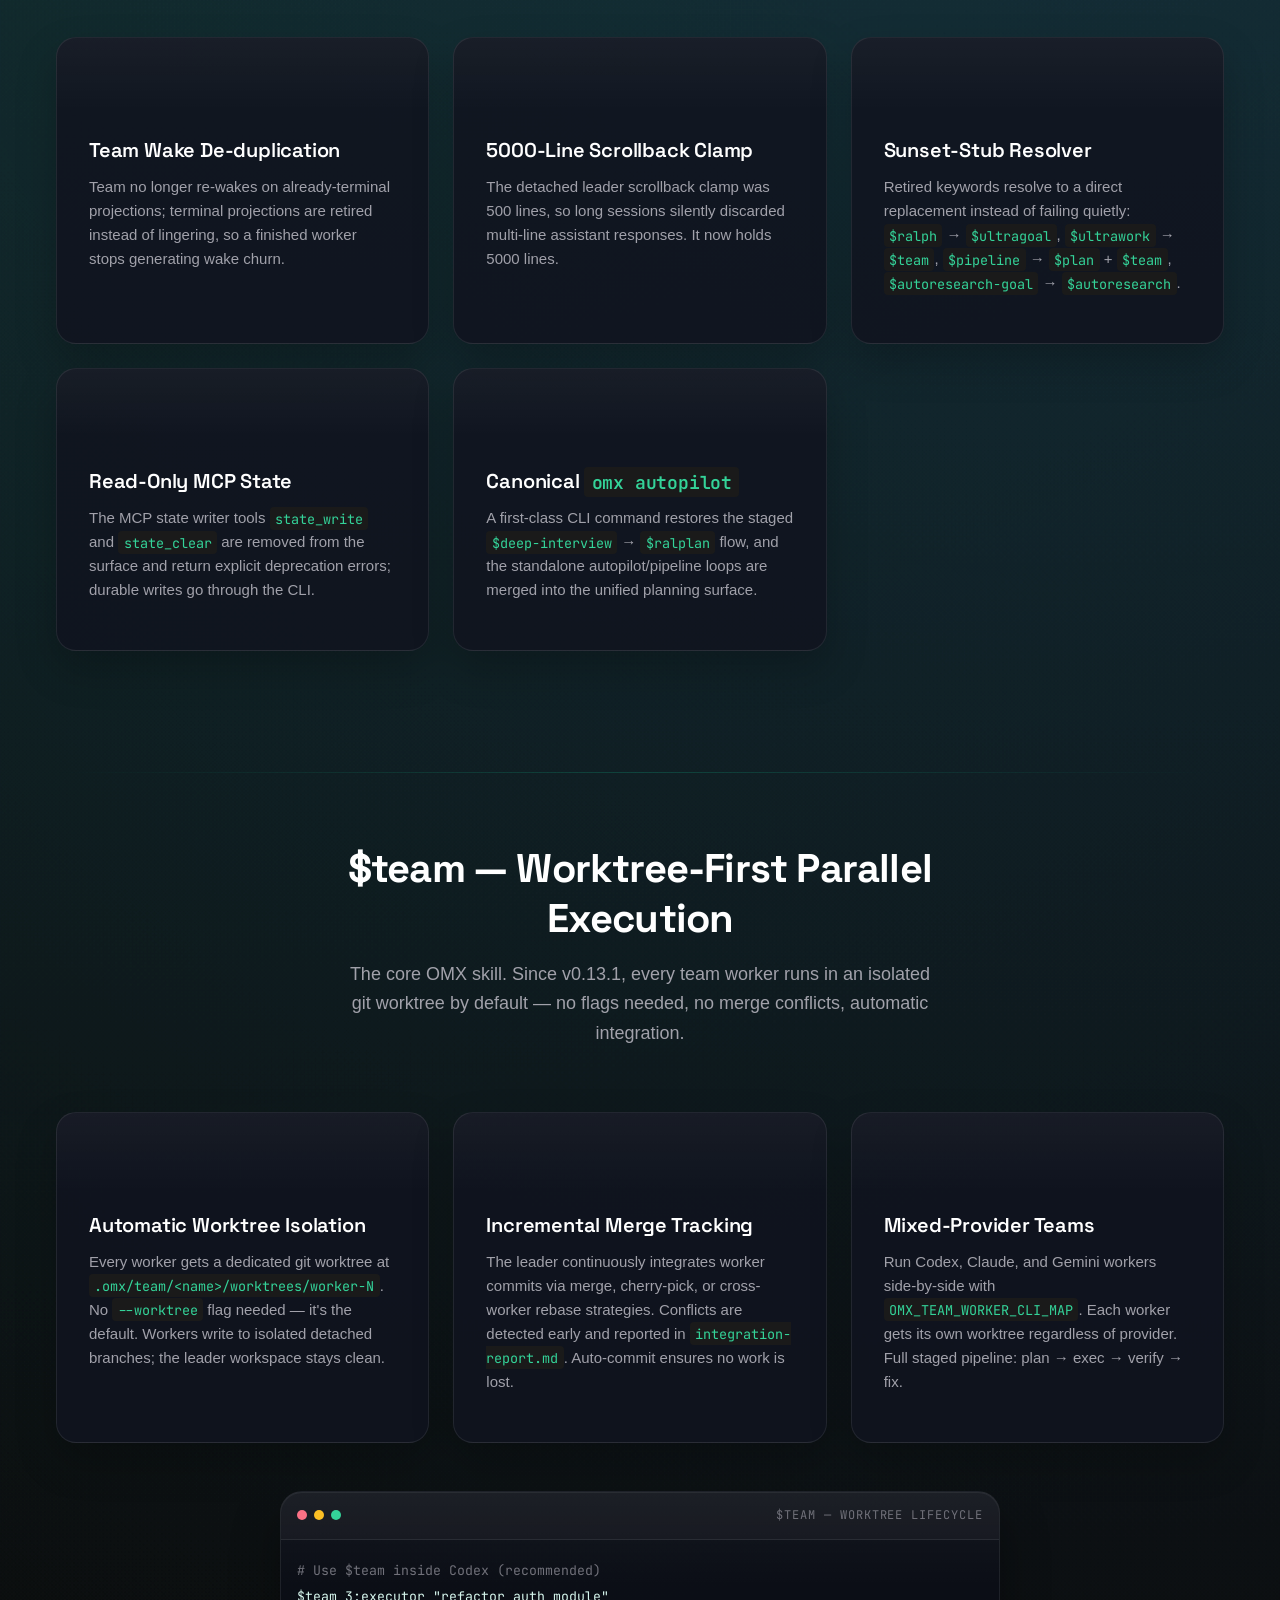
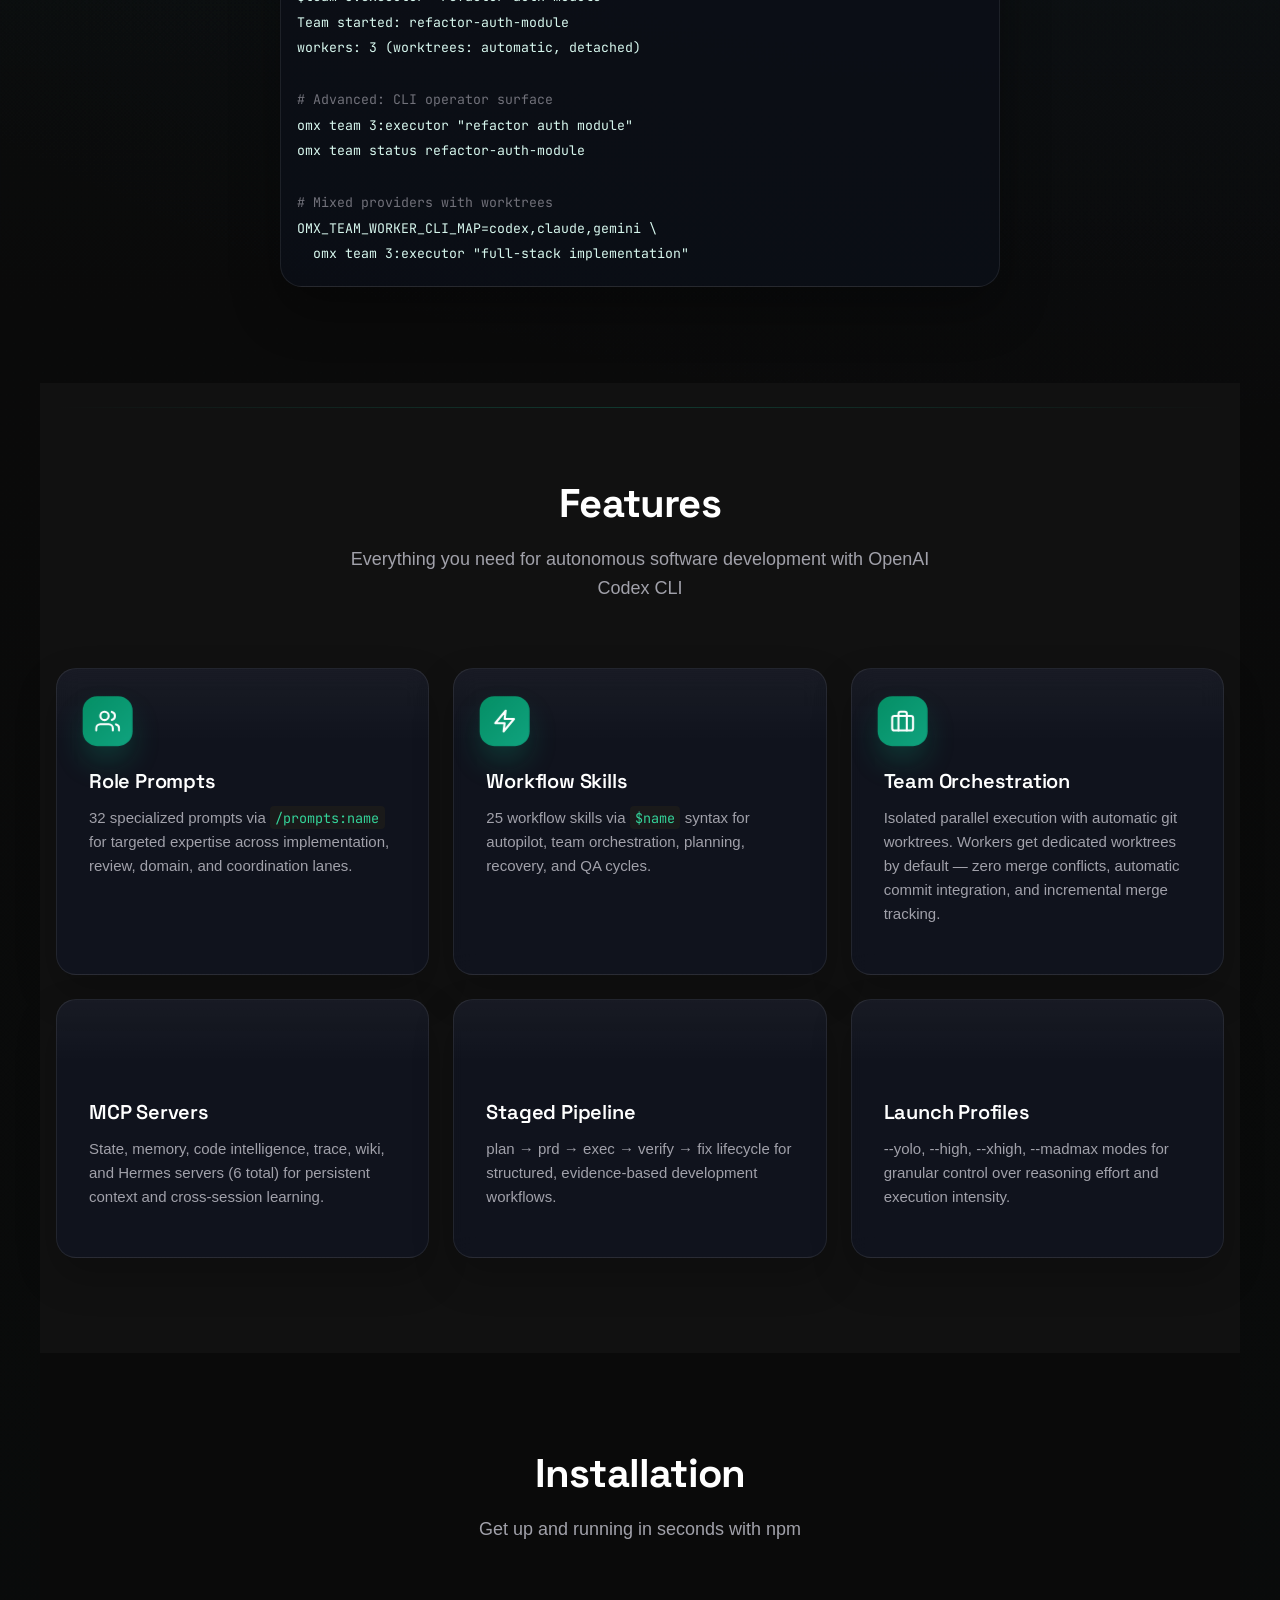
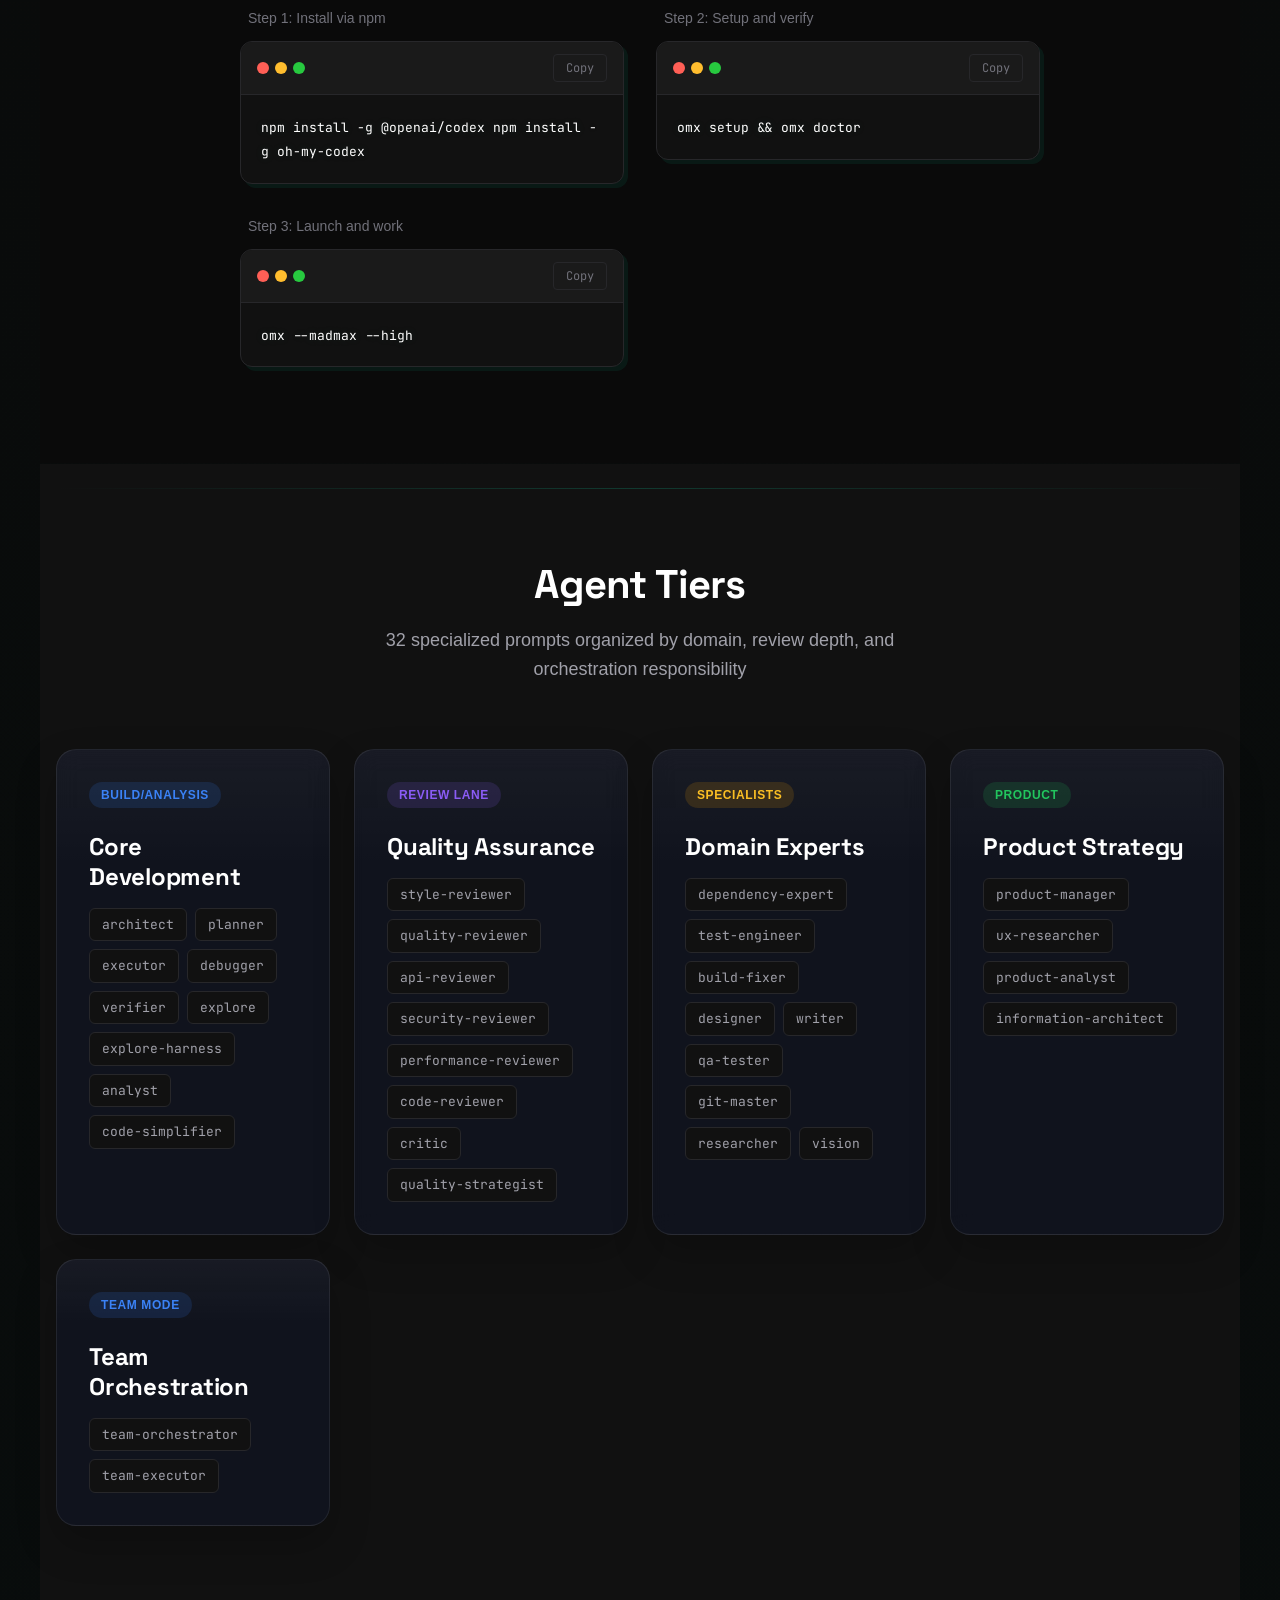
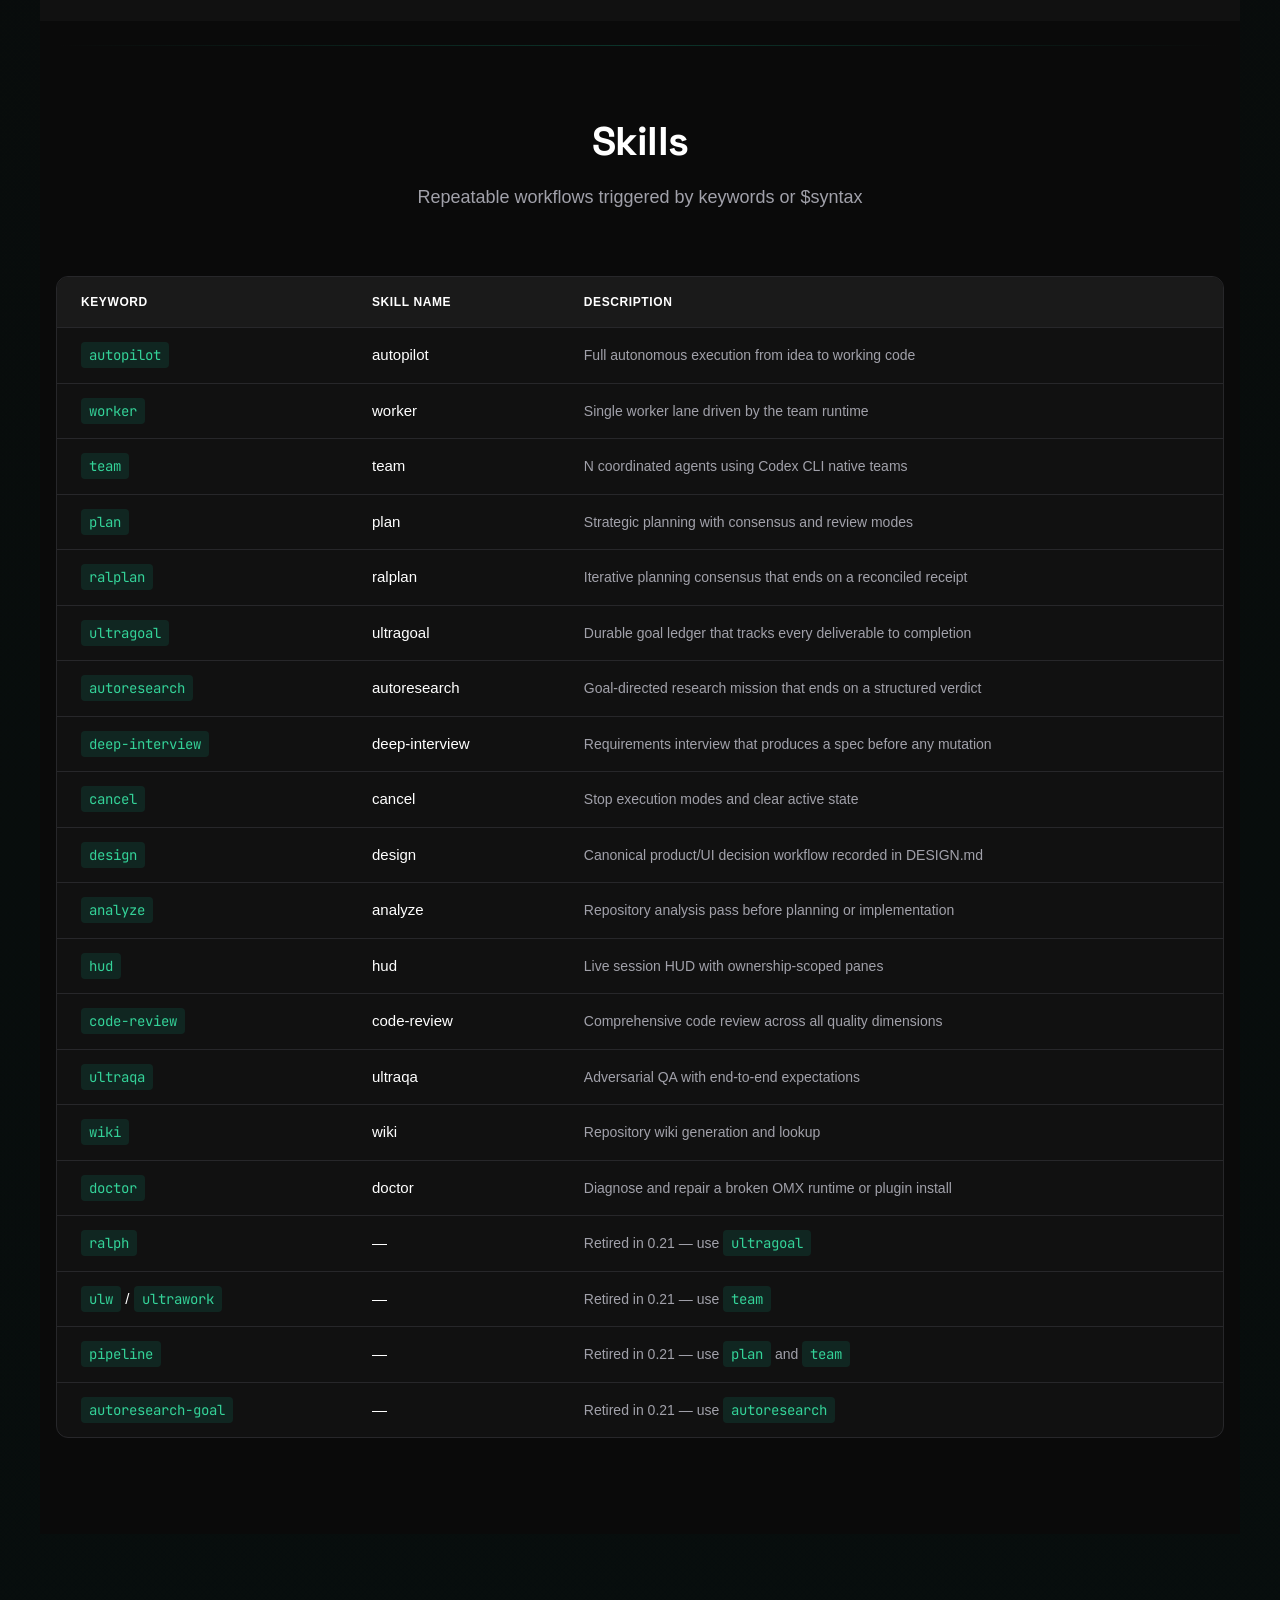
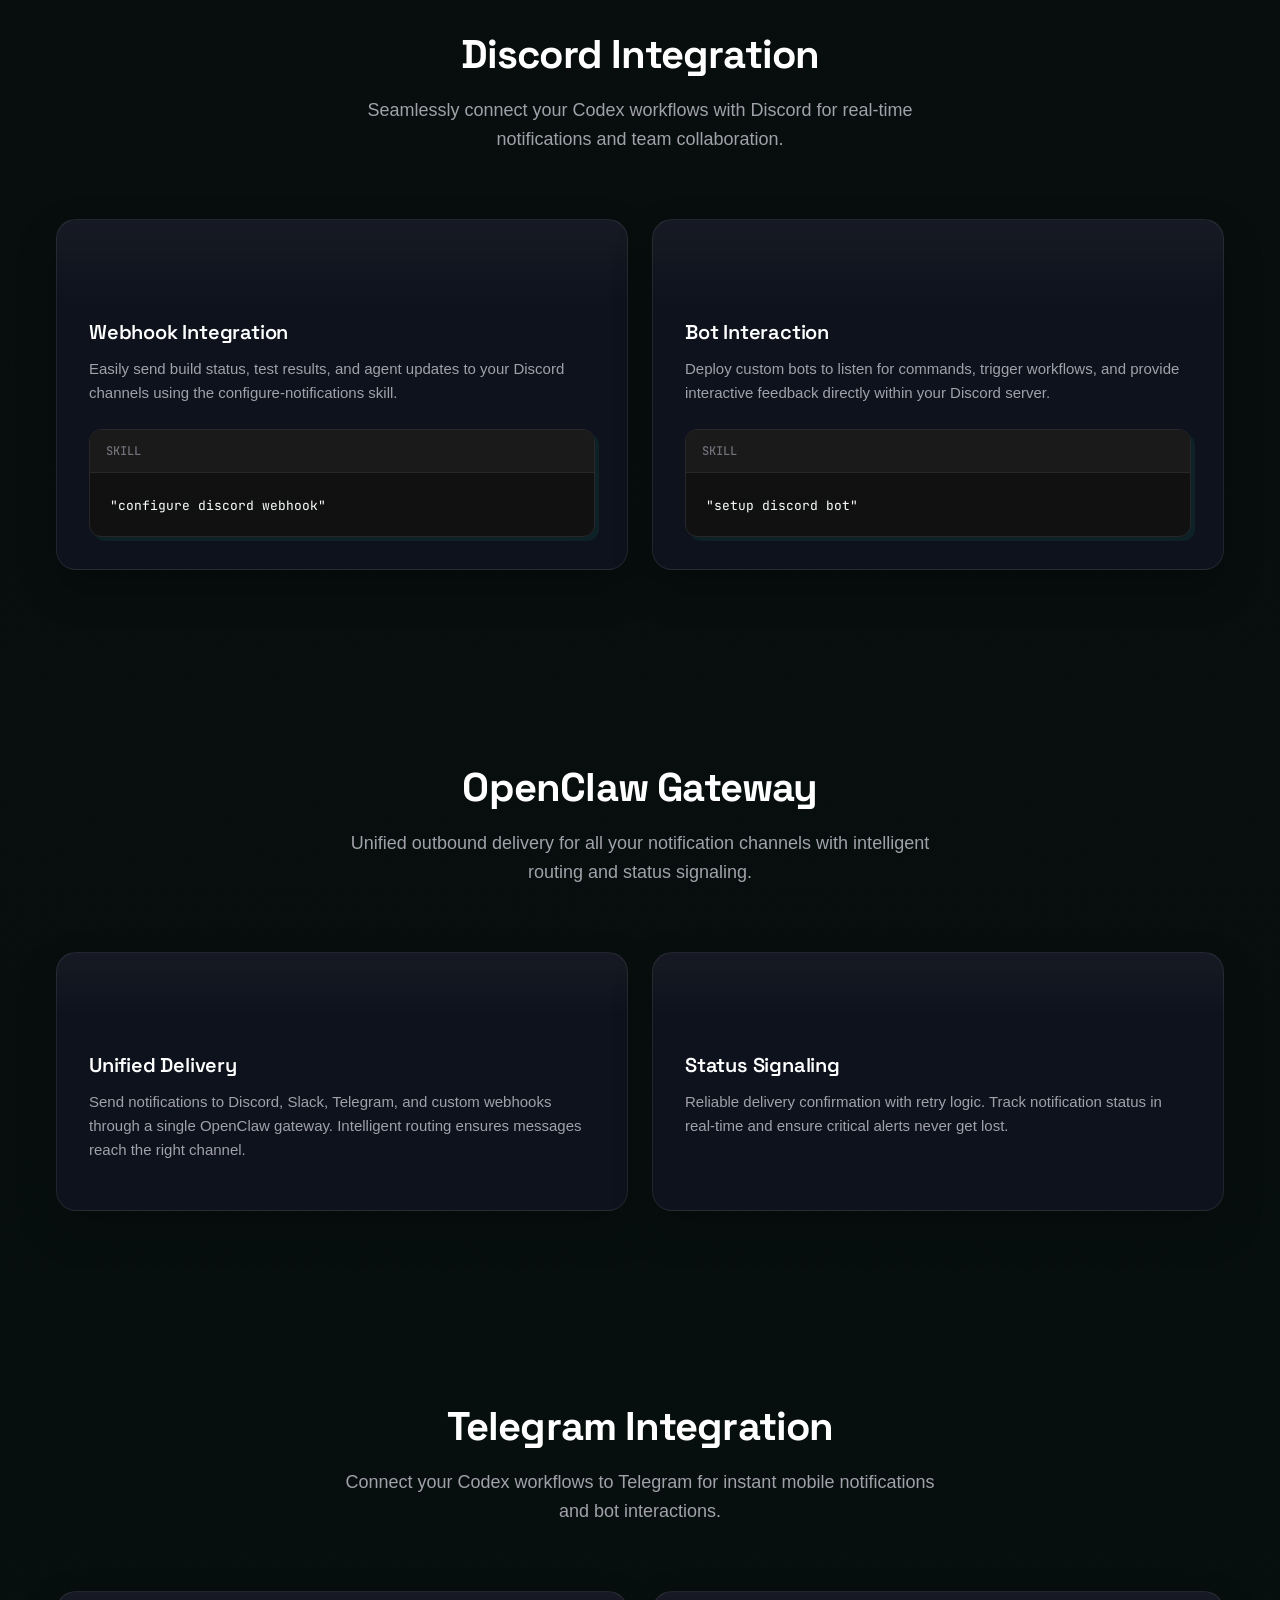
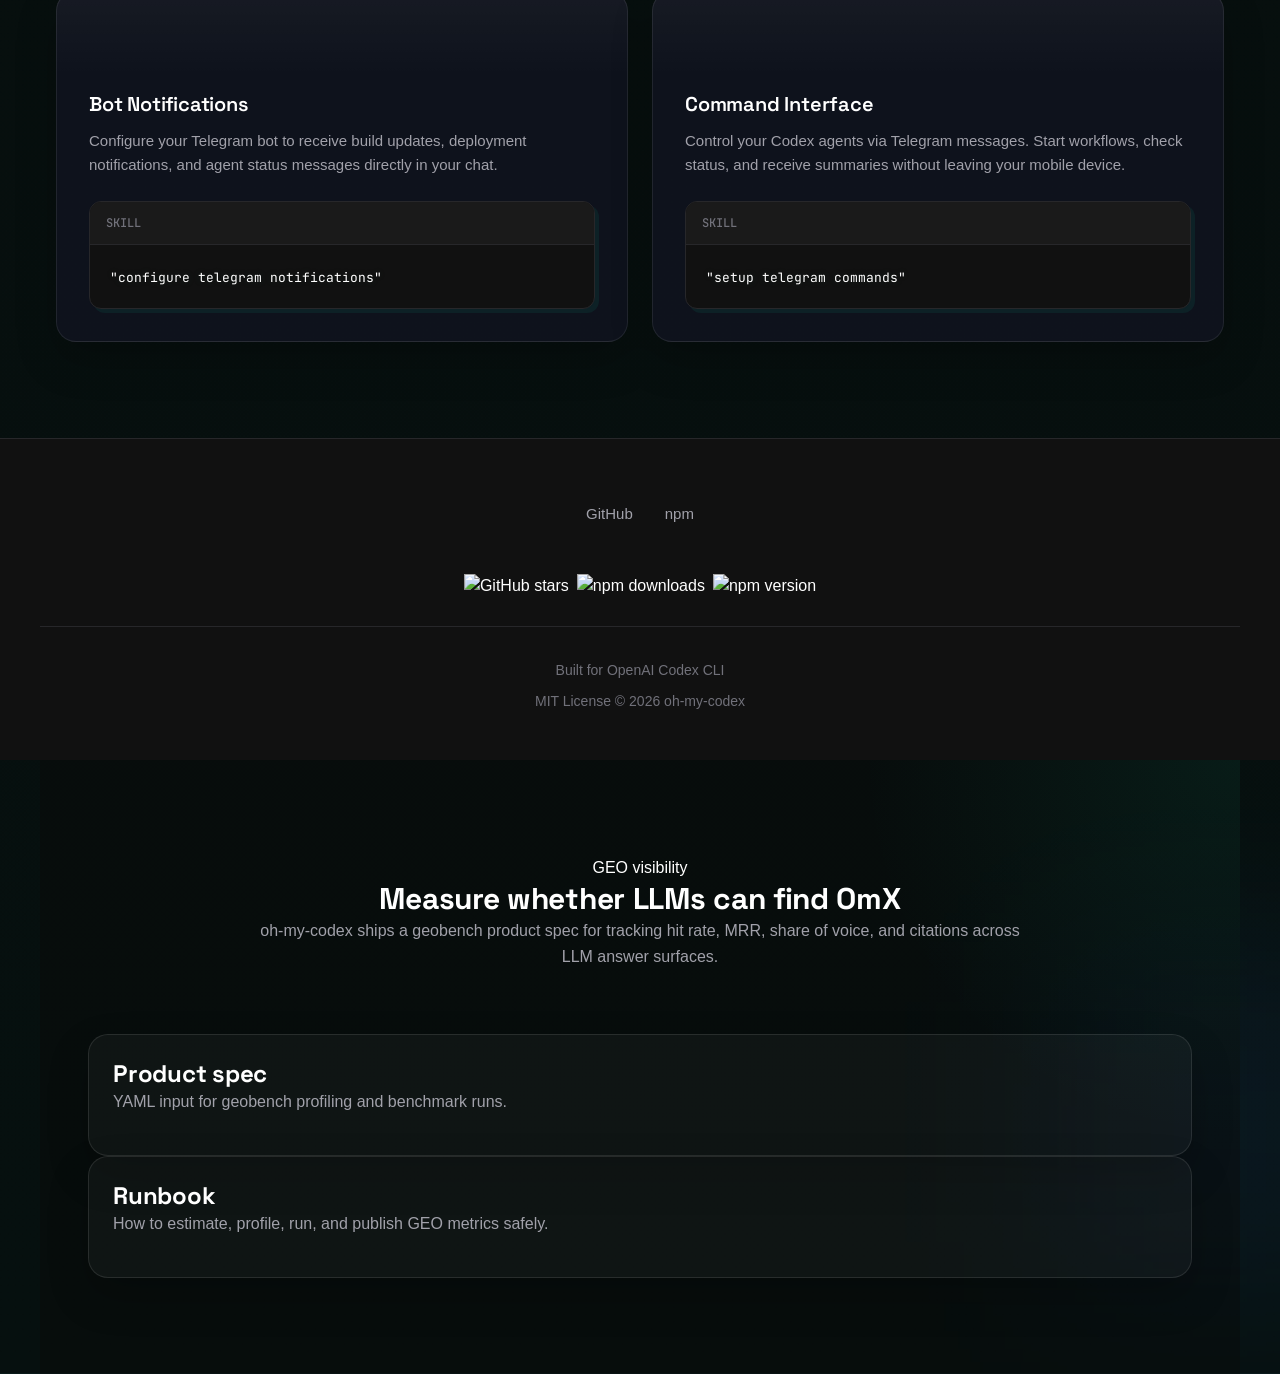
==== commit e0f68ae1: "site: auto-sync release metadata (v0.22.24, downloads: 33995, stars: 33847)" ====
--- a/index.html
+++ b/index.html
@@ -3,7 +3,7 @@
 <head>
   <meta charset="UTF-8">
   <meta name="viewport" content="width=device-width, initial-scale=1.0">
-  <meta name="description" content="oh-my-codex v0.22.22 - Multi-agent orchestration for Codex CLI with stronger HUD/session ownership, safer Autopilot replay, stricter plugin hooks, clearer Team runtime behavior, and tighter release evidence.">
+  <meta name="description" content="oh-my-codex v0.22.24 - Multi-agent orchestration for Codex CLI with stronger HUD/session ownership, safer Autopilot replay, stricter plugin hooks, clearer Team runtime behavior, and tighter release evidence.">
   <meta name="keywords" content="OpenAI Codex, AI agents, multi-agent, orchestration, automation, CLI, developer tools, Codex CLI">
   <meta name="author" content="oh-my-codex">
 
@@ -11,7 +11,7 @@
   <meta property="og:type" content="website">
   <meta property="og:url" content="https://yeachan-heo.github.io/oh-my-codex">
   <meta property="og:title" content="oh-my-codex - Your codex is not alone">
-  <meta property="og:description" content="v0.22.22 is live: stronger HUD/session ownership, safer Autopilot replay, stricter plugin hook/cache behavior, clearer Team runtime safety, and tighter release evidence.">
+  <meta property="og:description" content="v0.22.24 is live: stronger HUD/session ownership, safer Autopilot replay, stricter plugin hook/cache behavior, clearer Team runtime safety, and tighter release evidence.">
   <meta property="og:image" content="https://yeachan-heo.github.io/oh-my-codex-website/social-preview.png">
   <meta property="og:image:width" content="1280">
   <meta property="og:image:height" content="640">
@@ -19,7 +19,7 @@
   <!-- Twitter -->
   <meta name="twitter:card" content="summary_large_image">
   <meta name="twitter:title" content="oh-my-codex - Your codex is not alone">
-  <meta name="twitter:description" content="v0.22.22 is live: stronger HUD/session ownership, safer Autopilot replay, stricter plugin hook/cache behavior, clearer Team runtime safety, and tighter release evidence.">
+  <meta name="twitter:description" content="v0.22.24 is live: stronger HUD/session ownership, safer Autopilot replay, stricter plugin hook/cache behavior, clearer Team runtime safety, and tighter release evidence.">
   <meta name="twitter:image" content="https://yeachan-heo.github.io/oh-my-codex-website/social-preview.png">
 
   <title>oh-my-codex - Your codex is not alone</title>
@@ -1223,7 +1223,7 @@
         <div class="hero-stats">
           <span class="hero-stat-badge glow-accent">
             <span class="hero-stat-badge__icon">🚀</span>
-            <span class="hero-stat-badge__value" data-stat="version">v0.22.22</span>
+            <span class="hero-stat-badge__value" data-stat="version">v0.22.24</span>
             <span class="hero-stat-badge__label">Latest Release</span>
           </span>
           <a href="https://github.com/Yeachan-Heo/oh-my-codex" class="hero-stat-badge hero-stat-badge--dynamic" target="_blank">
@@ -1324,7 +1324,7 @@
   <!-- Release Highlights Section -->
   <section class="section release-section" id="release" data-reveal>
     <div class="section__header">
-      <h2 class="section__title"><span data-stat="version">v0.22.22</span></h2>
+      <h2 class="section__title"><span data-stat="version">v0.22.24</span></h2>
       <p class="section__subtitle">Released: <strong>September 3, 2026</strong> &mdash; duplicate Team wakes are eliminated by retiring terminal projections, the detached leader tmux scrollback clamp rises from 500 to 5000 lines, and composer prompt-drift triage is documented. The 0.21 line also retired the legacy execution loops behind a sunset-stub resolver and removed the MCP state writer tools.</p>
     </div>
 
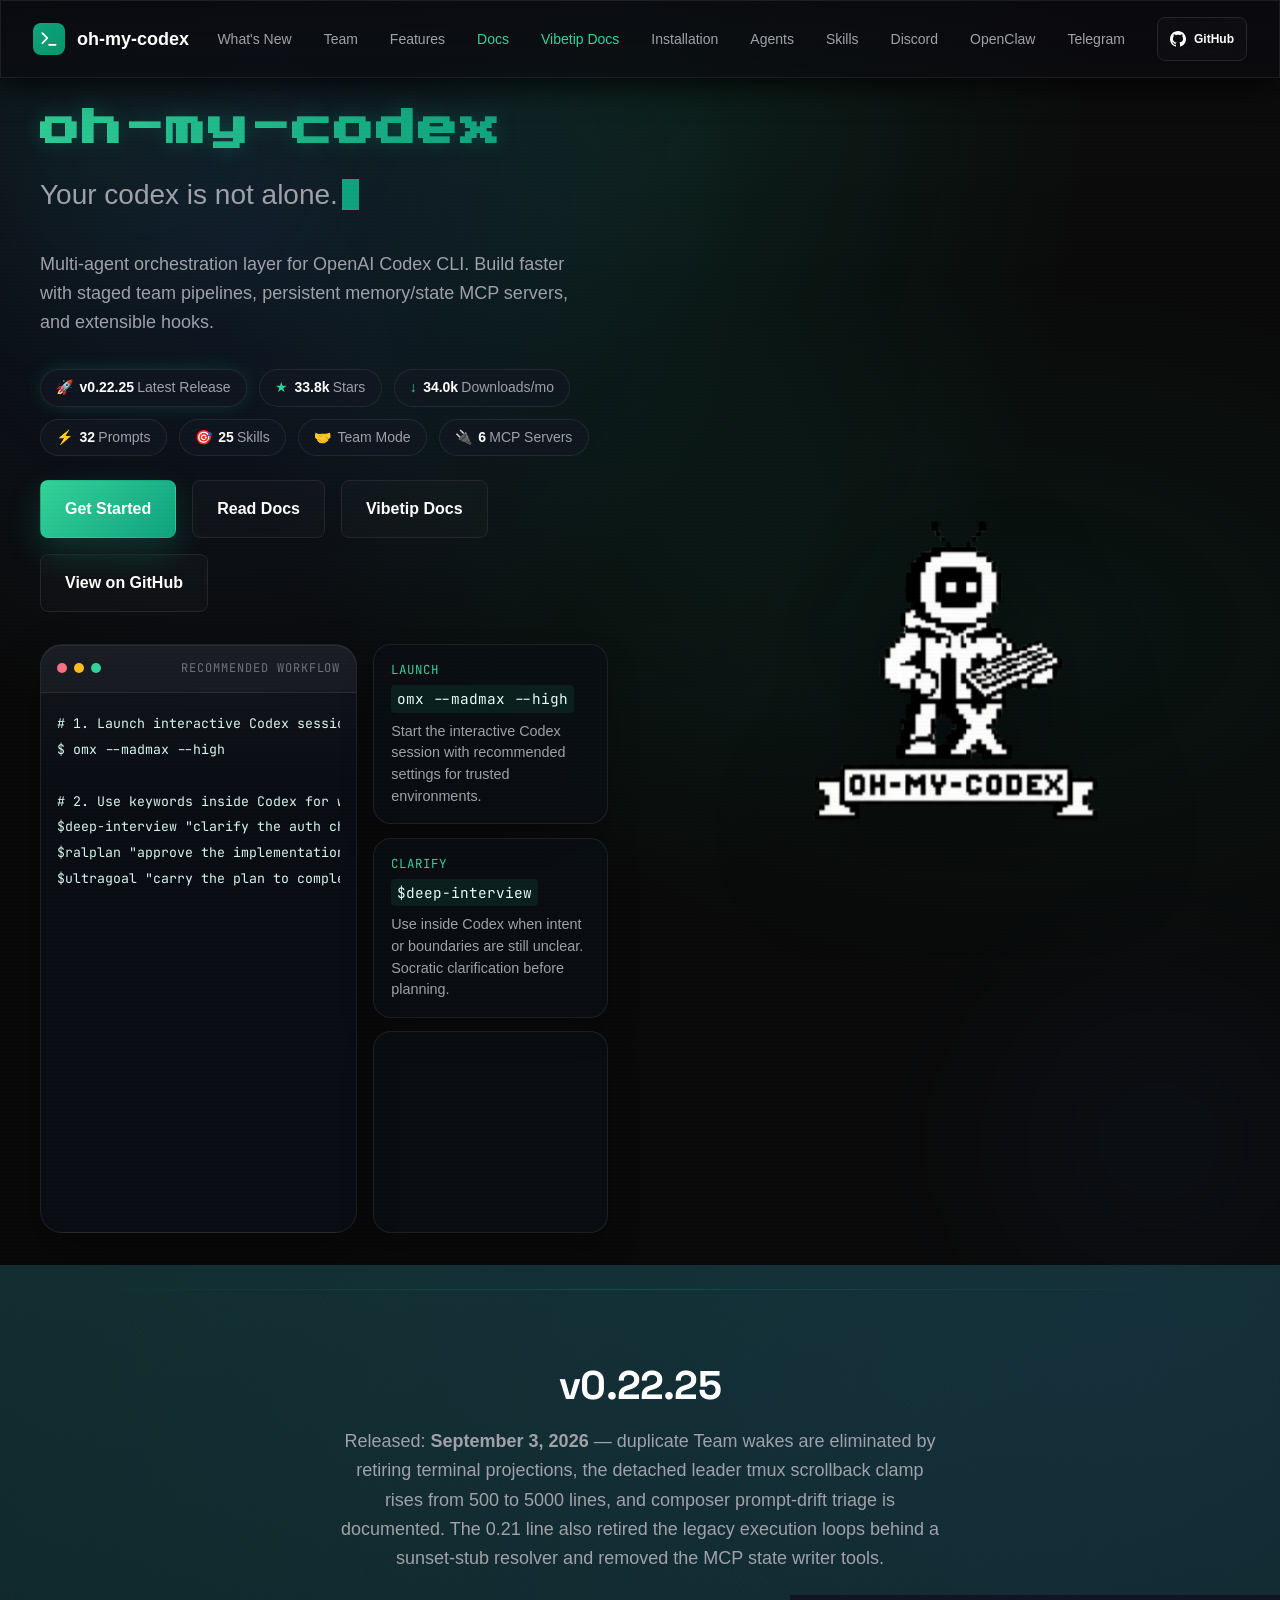
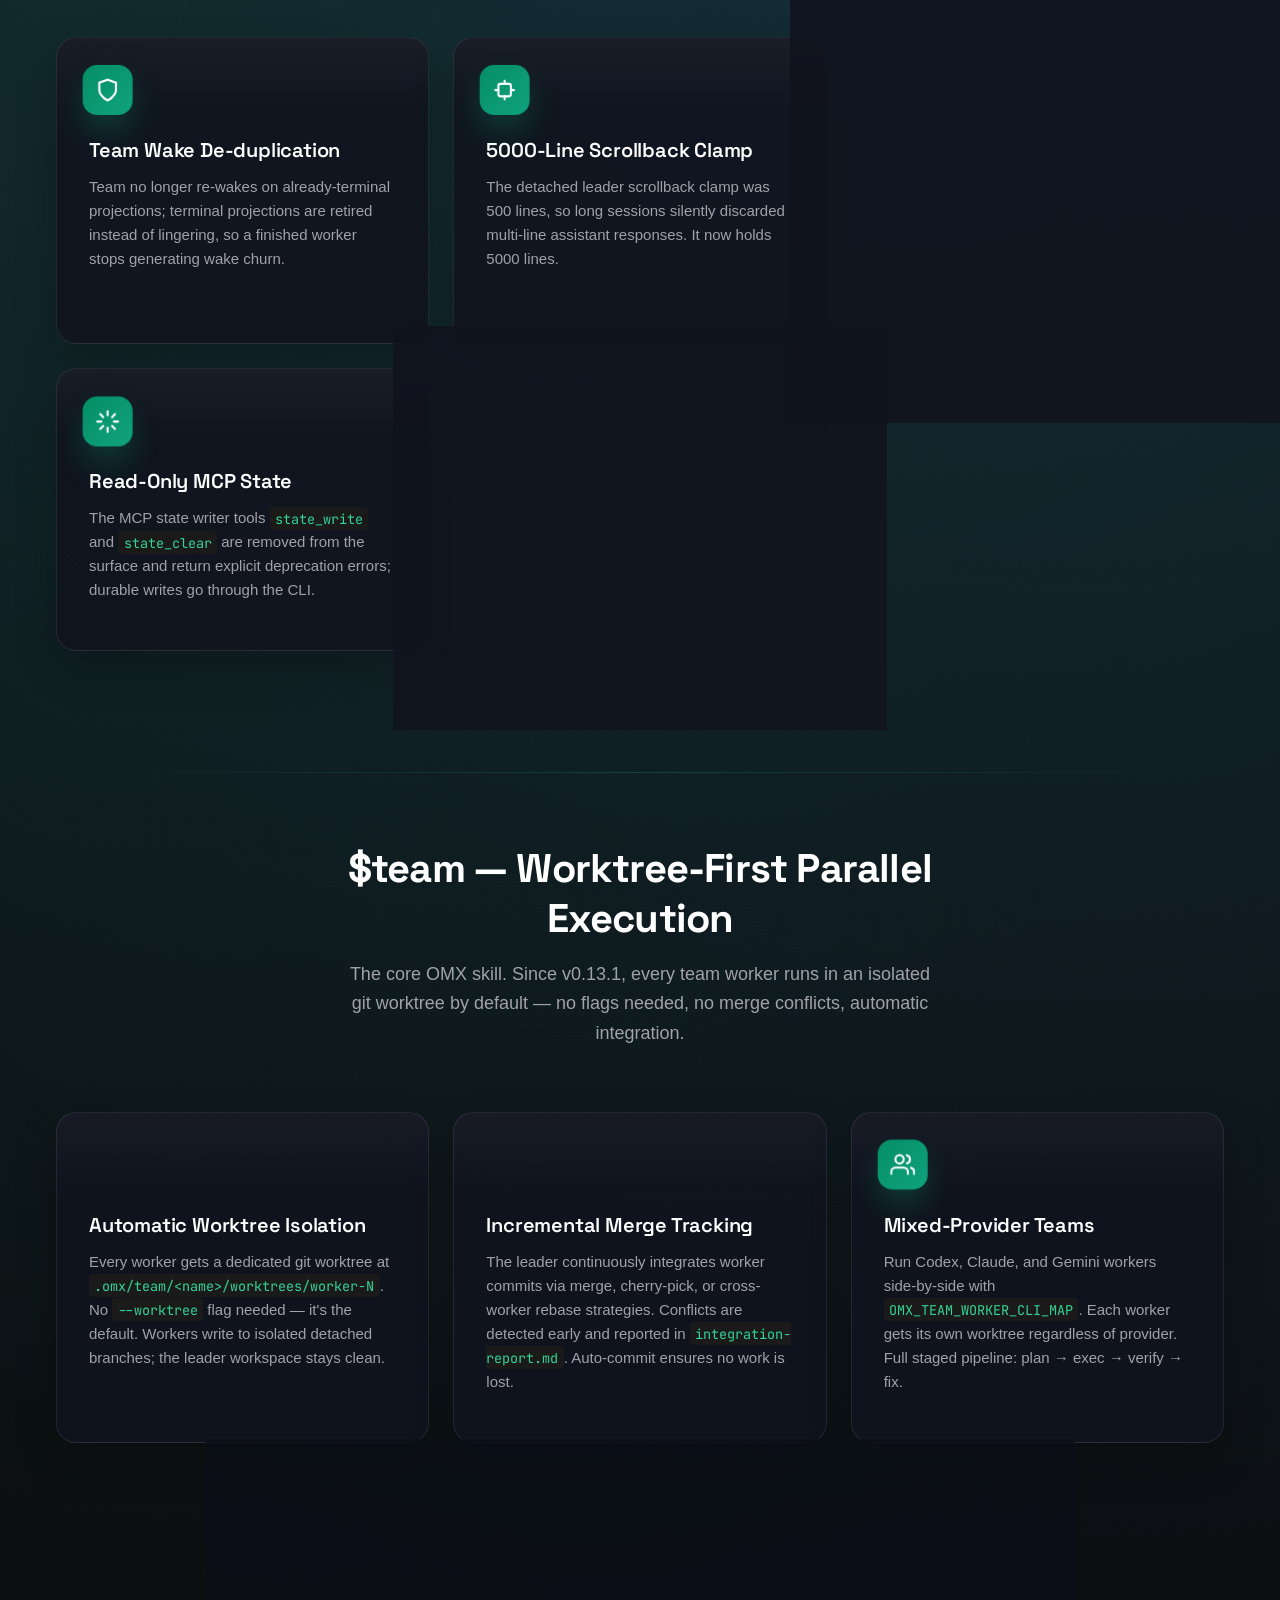
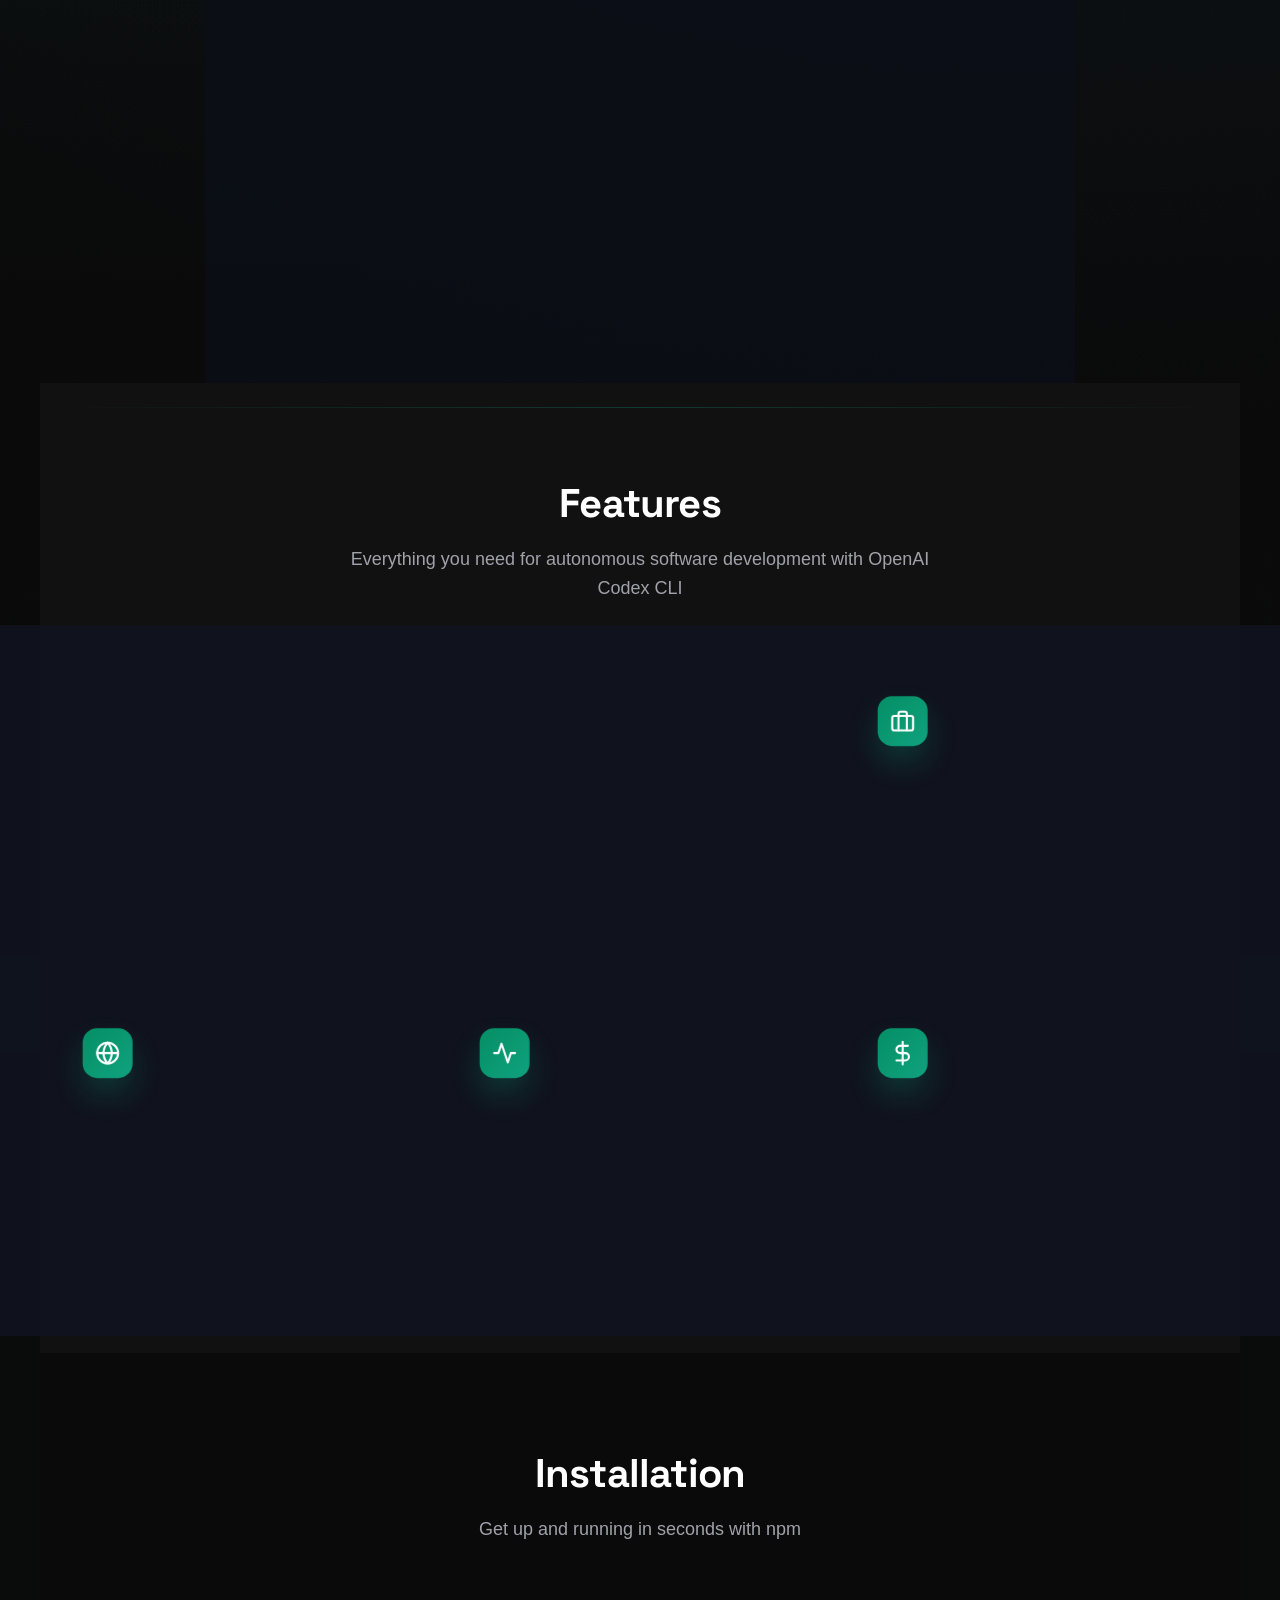
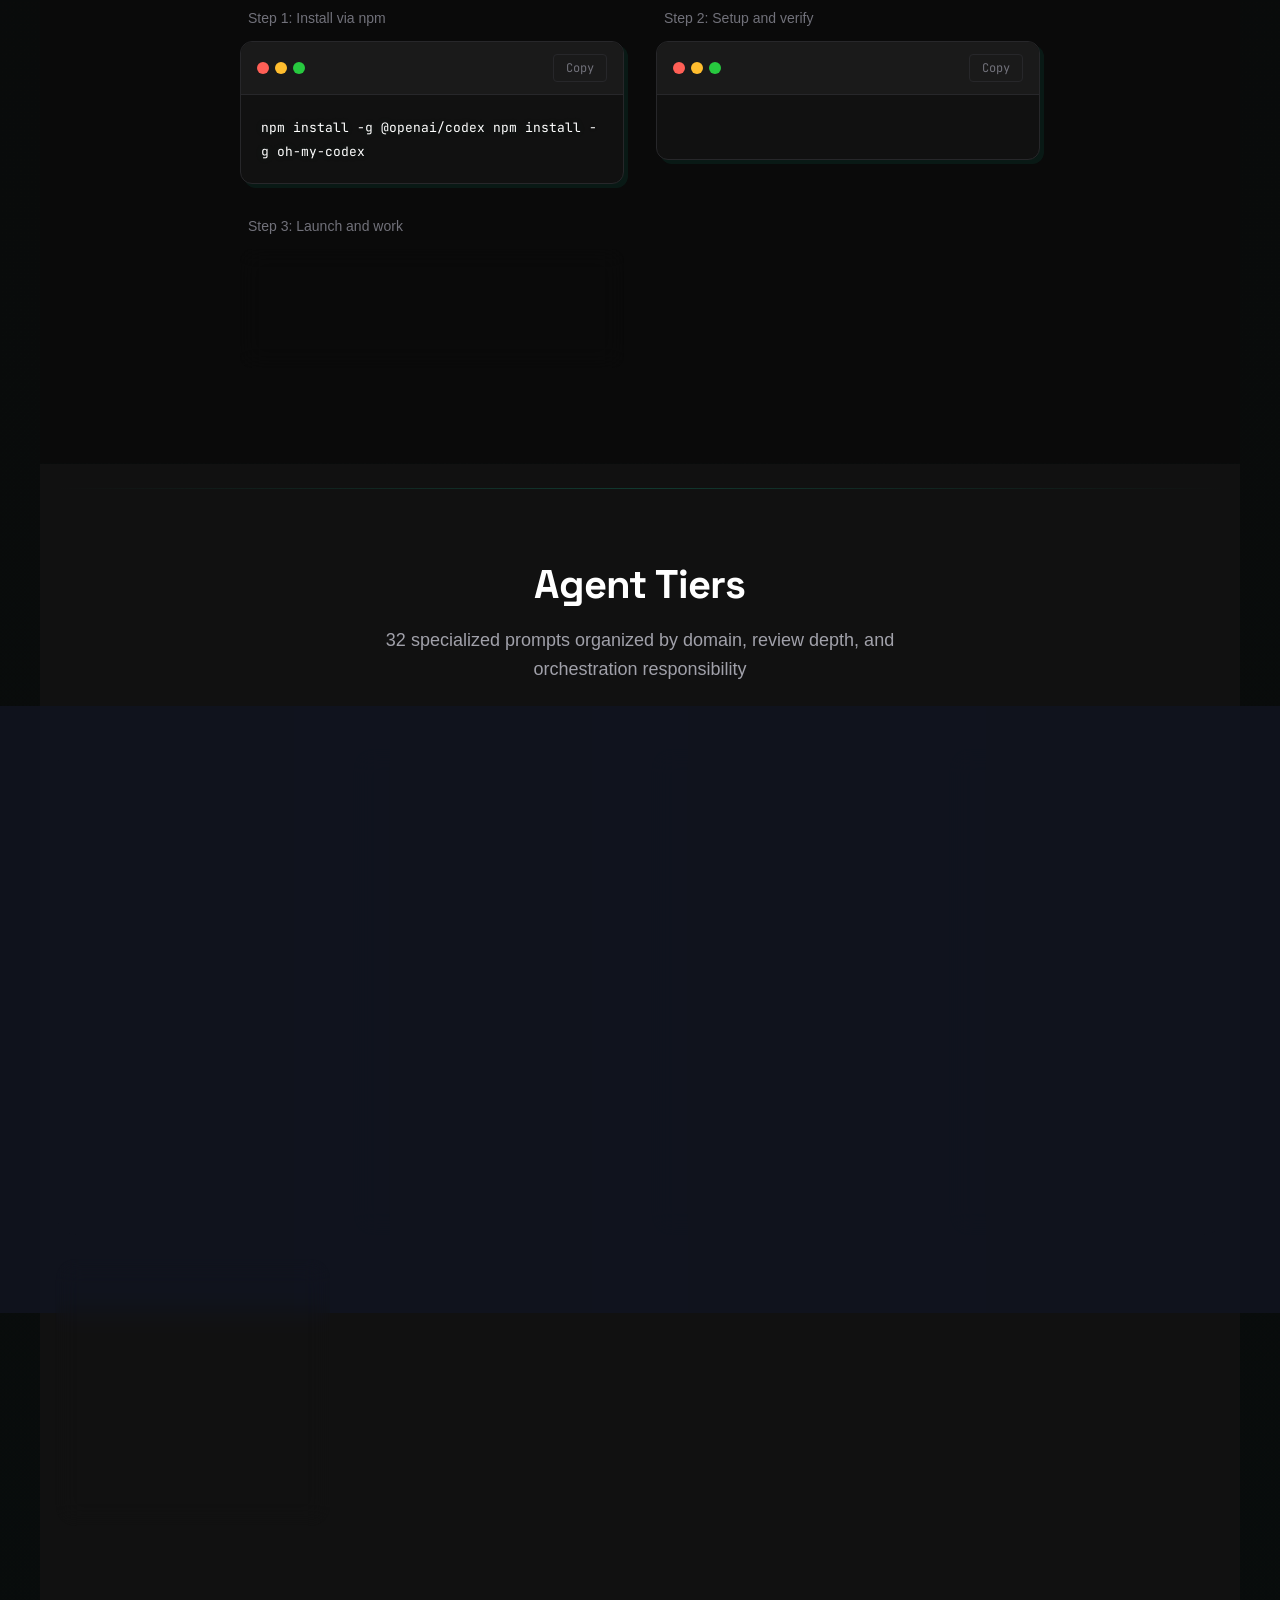
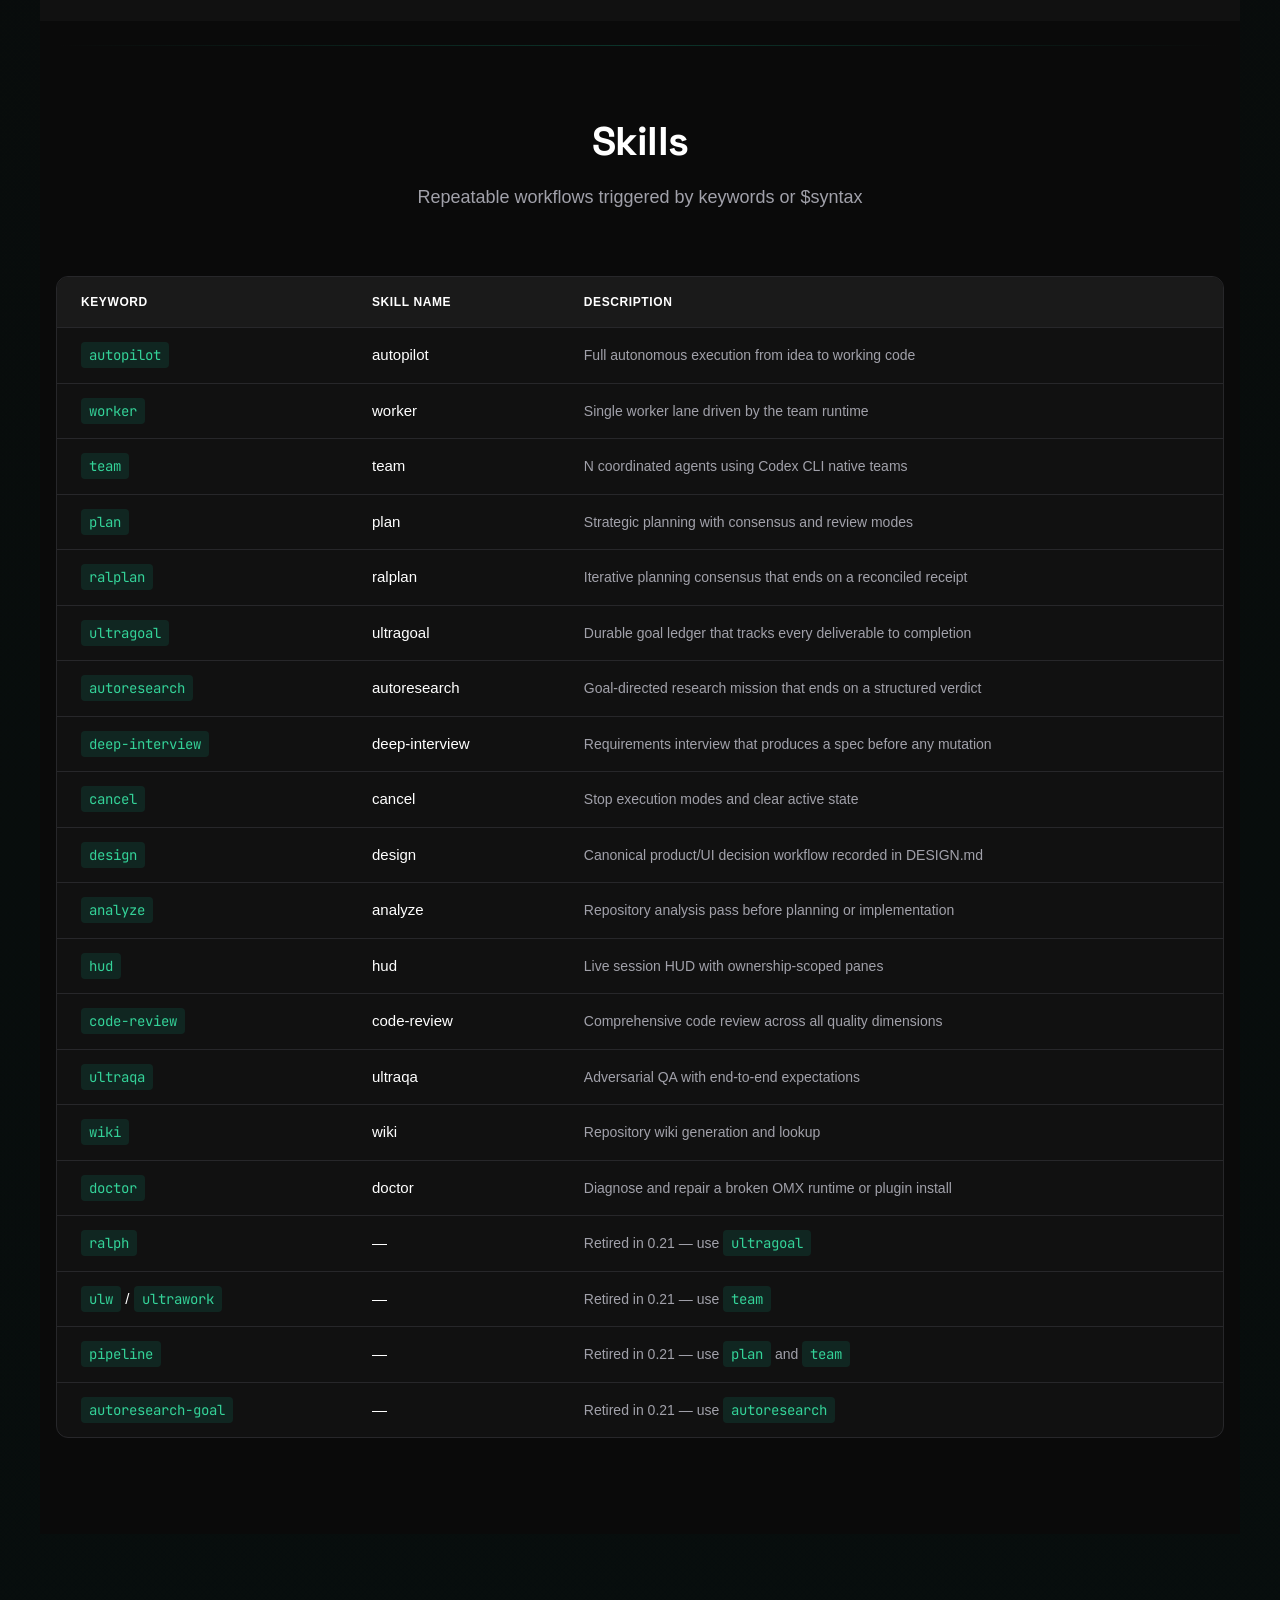
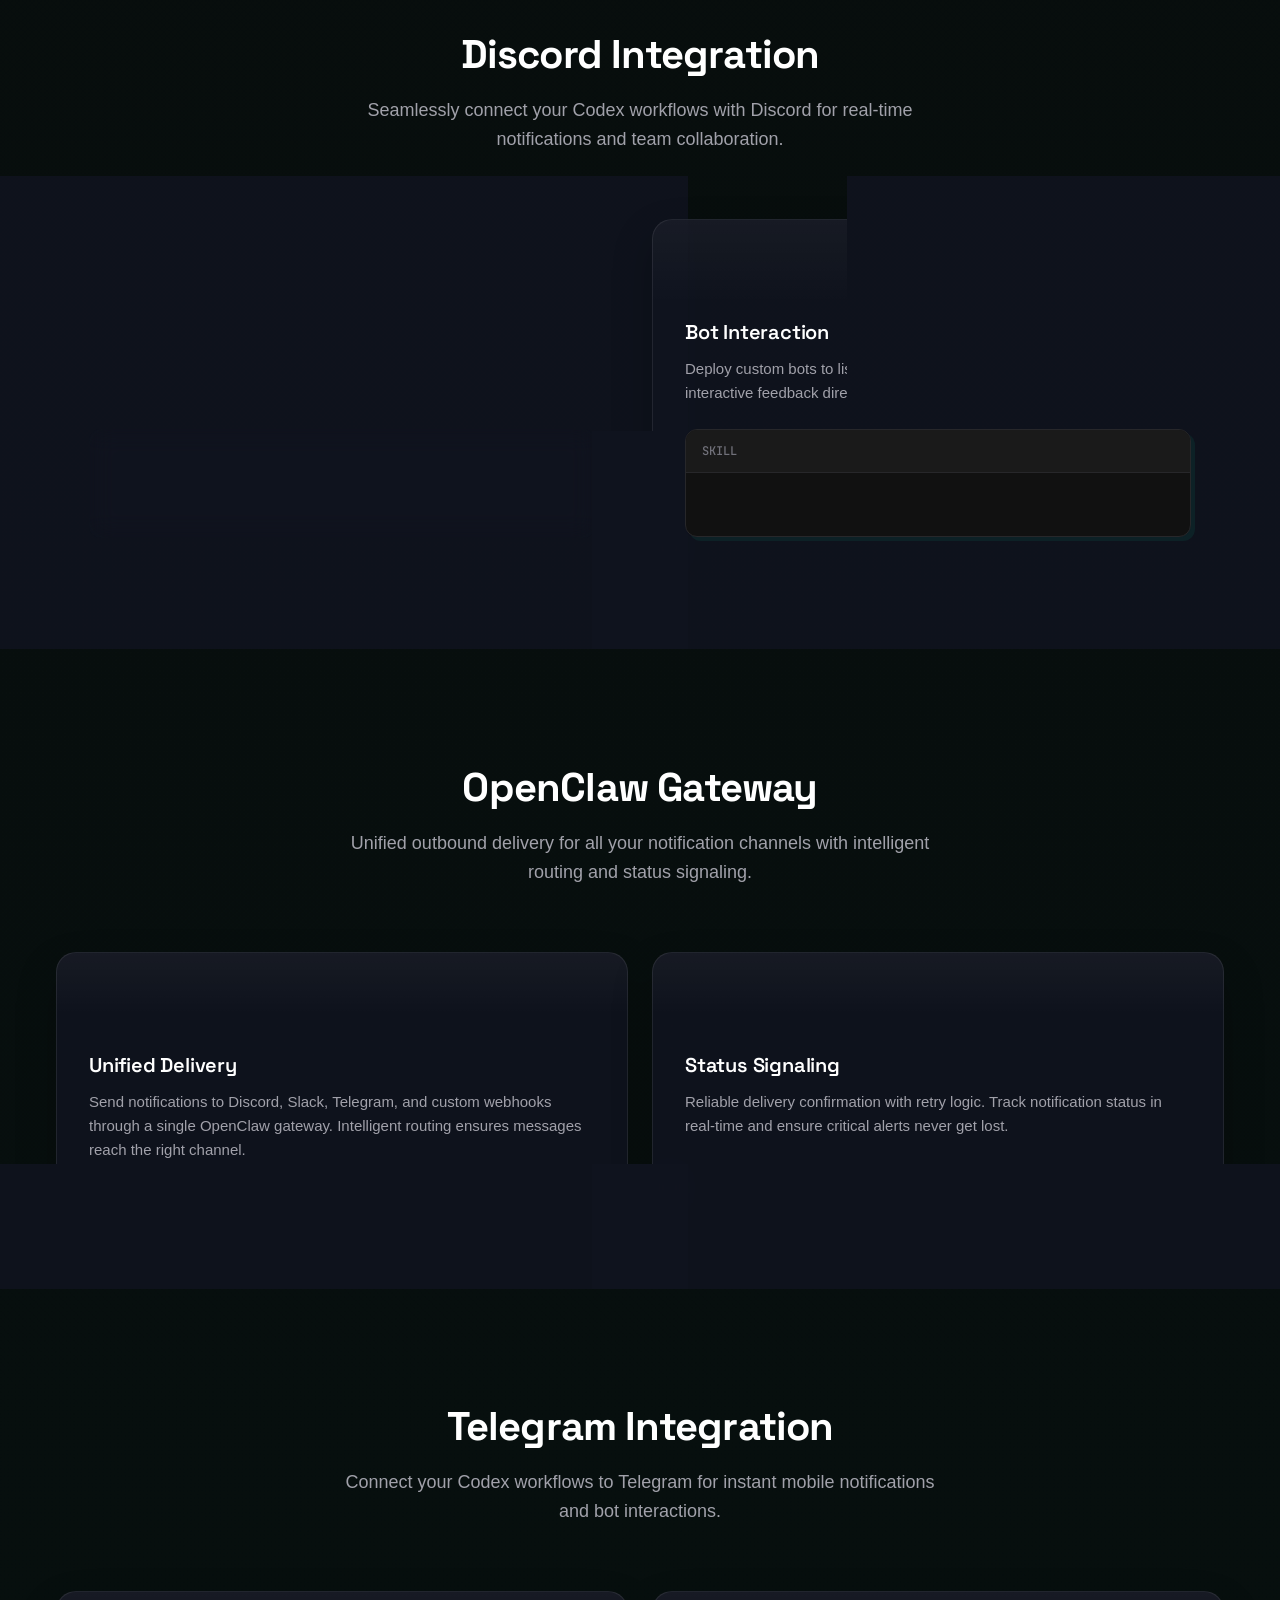
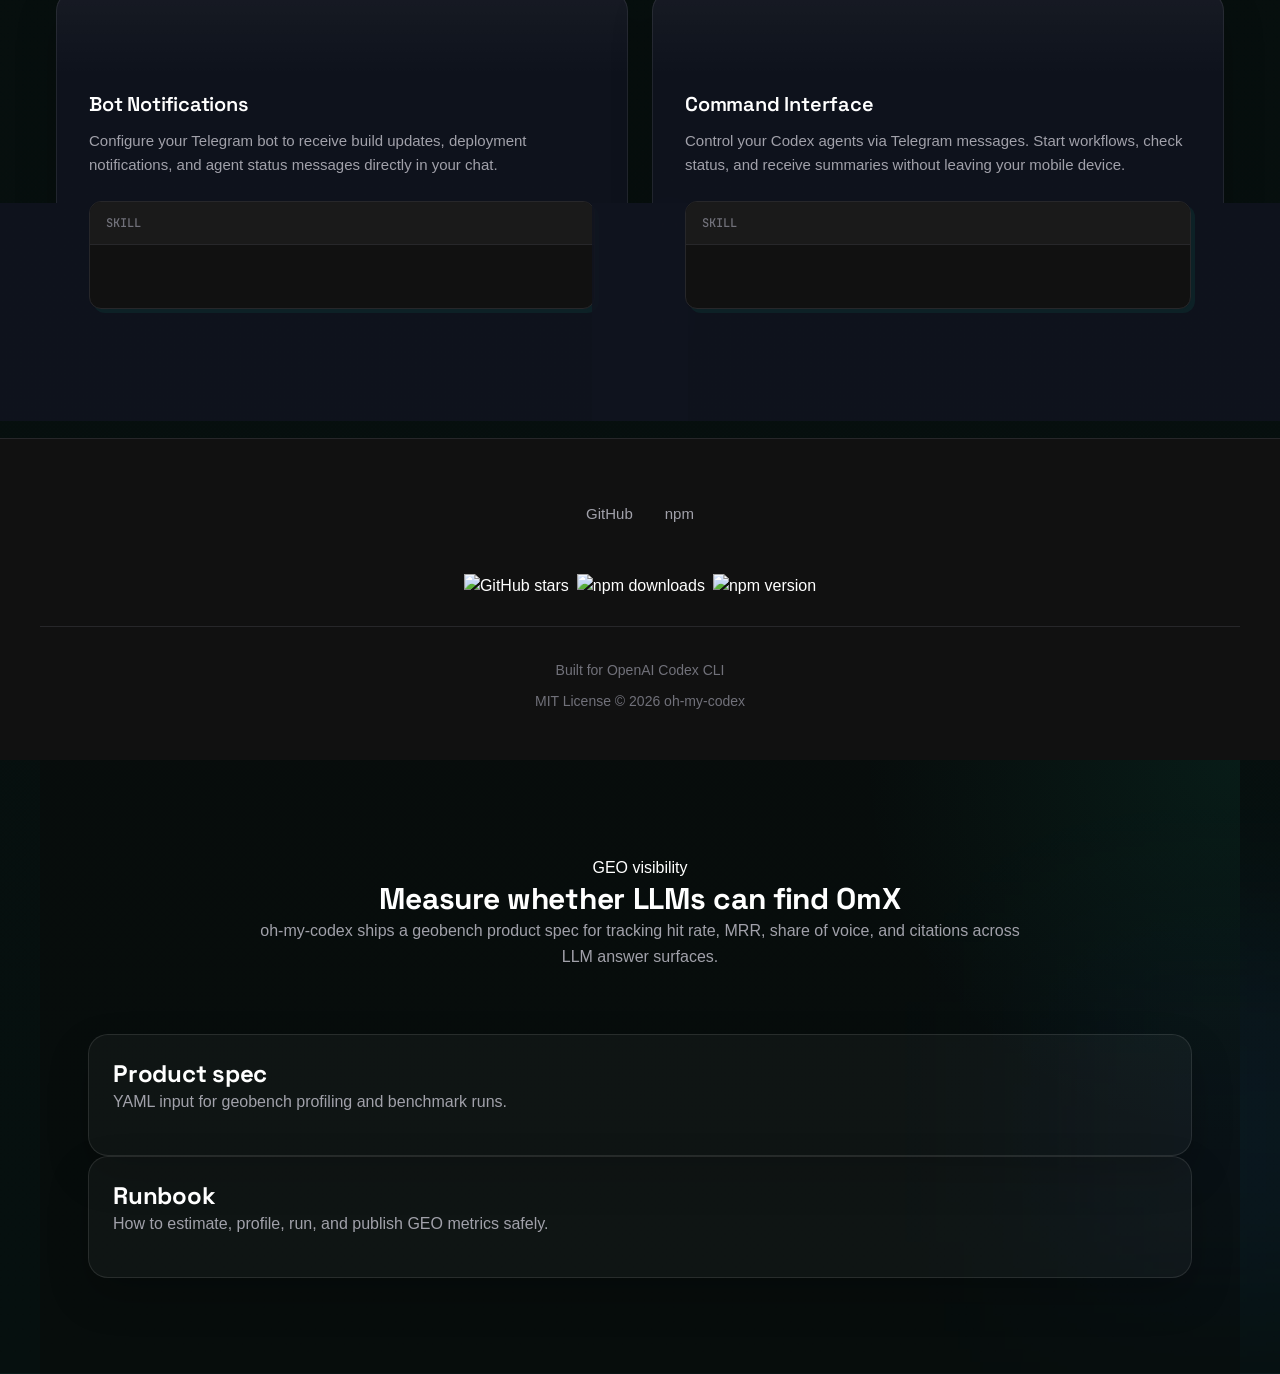
==== commit 9029077a: "site: auto-sync from oh-my-codex source v0.22.25" ====
--- a/index.html
+++ b/index.html
@@ -3,7 +3,7 @@
 <head>
   <meta charset="UTF-8">
   <meta name="viewport" content="width=device-width, initial-scale=1.0">
-  <meta name="description" content="oh-my-codex v0.22.24 - Multi-agent orchestration for Codex CLI with stronger HUD/session ownership, safer Autopilot replay, stricter plugin hooks, clearer Team runtime behavior, and tighter release evidence.">
+  <meta name="description" content="oh-my-codex v0.22.25 - Multi-agent orchestration for Codex CLI with stronger HUD/session ownership, safer Autopilot replay, stricter plugin hooks, clearer Team runtime behavior, and tighter release evidence.">
   <meta name="keywords" content="OpenAI Codex, AI agents, multi-agent, orchestration, automation, CLI, developer tools, Codex CLI">
   <meta name="author" content="oh-my-codex">
 
@@ -11,7 +11,7 @@
   <meta property="og:type" content="website">
   <meta property="og:url" content="https://yeachan-heo.github.io/oh-my-codex">
   <meta property="og:title" content="oh-my-codex - Your codex is not alone">
-  <meta property="og:description" content="v0.22.24 is live: stronger HUD/session ownership, safer Autopilot replay, stricter plugin hook/cache behavior, clearer Team runtime safety, and tighter release evidence.">
+  <meta property="og:description" content="v0.22.25 is live: stronger HUD/session ownership, safer Autopilot replay, stricter plugin hook/cache behavior, clearer Team runtime safety, and tighter release evidence.">
   <meta property="og:image" content="https://yeachan-heo.github.io/oh-my-codex-website/social-preview.png">
   <meta property="og:image:width" content="1280">
   <meta property="og:image:height" content="640">
@@ -19,7 +19,7 @@
   <!-- Twitter -->
   <meta name="twitter:card" content="summary_large_image">
   <meta name="twitter:title" content="oh-my-codex - Your codex is not alone">
-  <meta name="twitter:description" content="v0.22.24 is live: stronger HUD/session ownership, safer Autopilot replay, stricter plugin hook/cache behavior, clearer Team runtime safety, and tighter release evidence.">
+  <meta name="twitter:description" content="v0.22.25 is live: stronger HUD/session ownership, safer Autopilot replay, stricter plugin hook/cache behavior, clearer Team runtime safety, and tighter release evidence.">
   <meta name="twitter:image" content="https://yeachan-heo.github.io/oh-my-codex-website/social-preview.png">
 
   <title>oh-my-codex - Your codex is not alone</title>
@@ -1223,7 +1223,7 @@
         <div class="hero-stats">
           <span class="hero-stat-badge glow-accent">
             <span class="hero-stat-badge__icon">🚀</span>
-            <span class="hero-stat-badge__value" data-stat="version">v0.22.24</span>
+            <span class="hero-stat-badge__value" data-stat="version">v0.22.25</span>
             <span class="hero-stat-badge__label">Latest Release</span>
           </span>
           <a href="https://github.com/Yeachan-Heo/oh-my-codex" class="hero-stat-badge hero-stat-badge--dynamic" target="_blank">
@@ -1324,7 +1324,7 @@
   <!-- Release Highlights Section -->
   <section class="section release-section" id="release" data-reveal>
     <div class="section__header">
-      <h2 class="section__title"><span data-stat="version">v0.22.24</span></h2>
+      <h2 class="section__title"><span data-stat="version">v0.22.25</span></h2>
       <p class="section__subtitle">Released: <strong>September 3, 2026</strong> &mdash; duplicate Team wakes are eliminated by retiring terminal projections, the detached leader tmux scrollback clamp rises from 500 to 5000 lines, and composer prompt-drift triage is documented. The 0.21 line also retired the legacy execution loops behind a sunset-stub resolver and removed the MCP state writer tools.</p>
     </div>
 
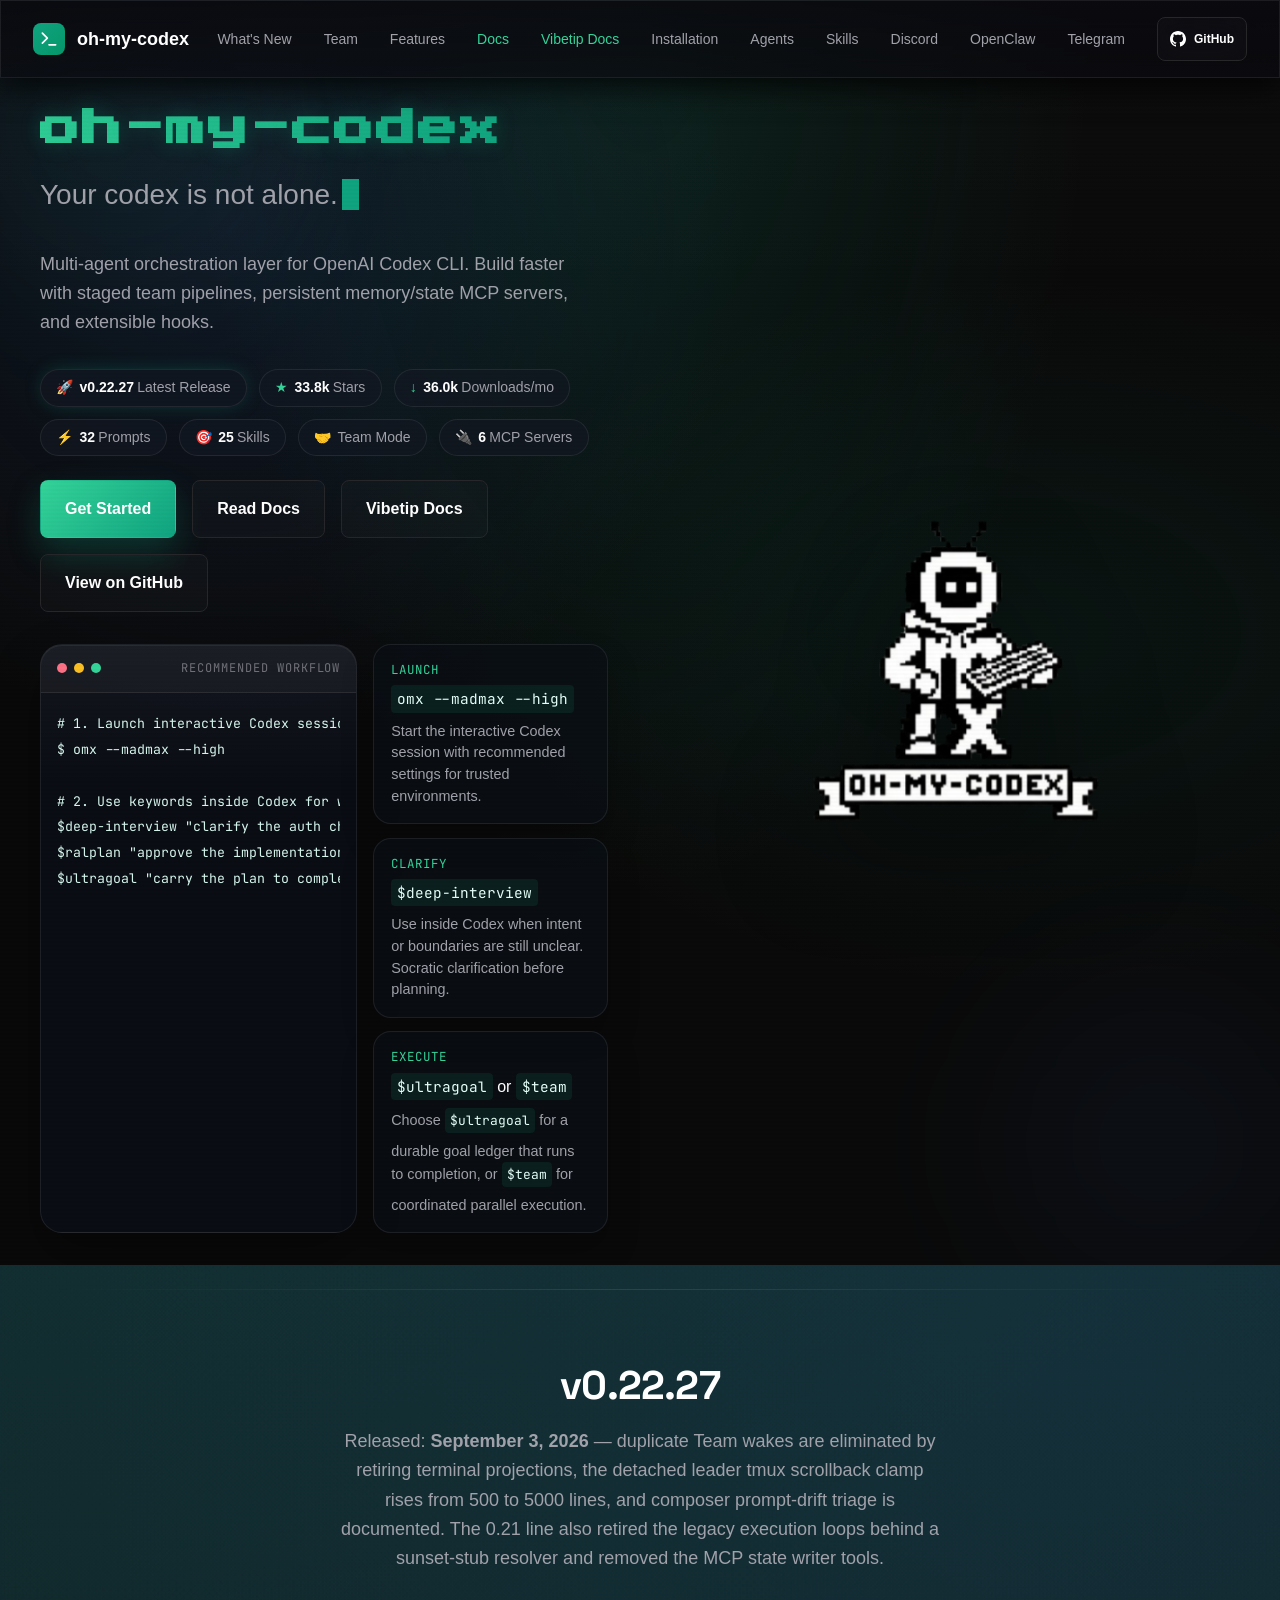
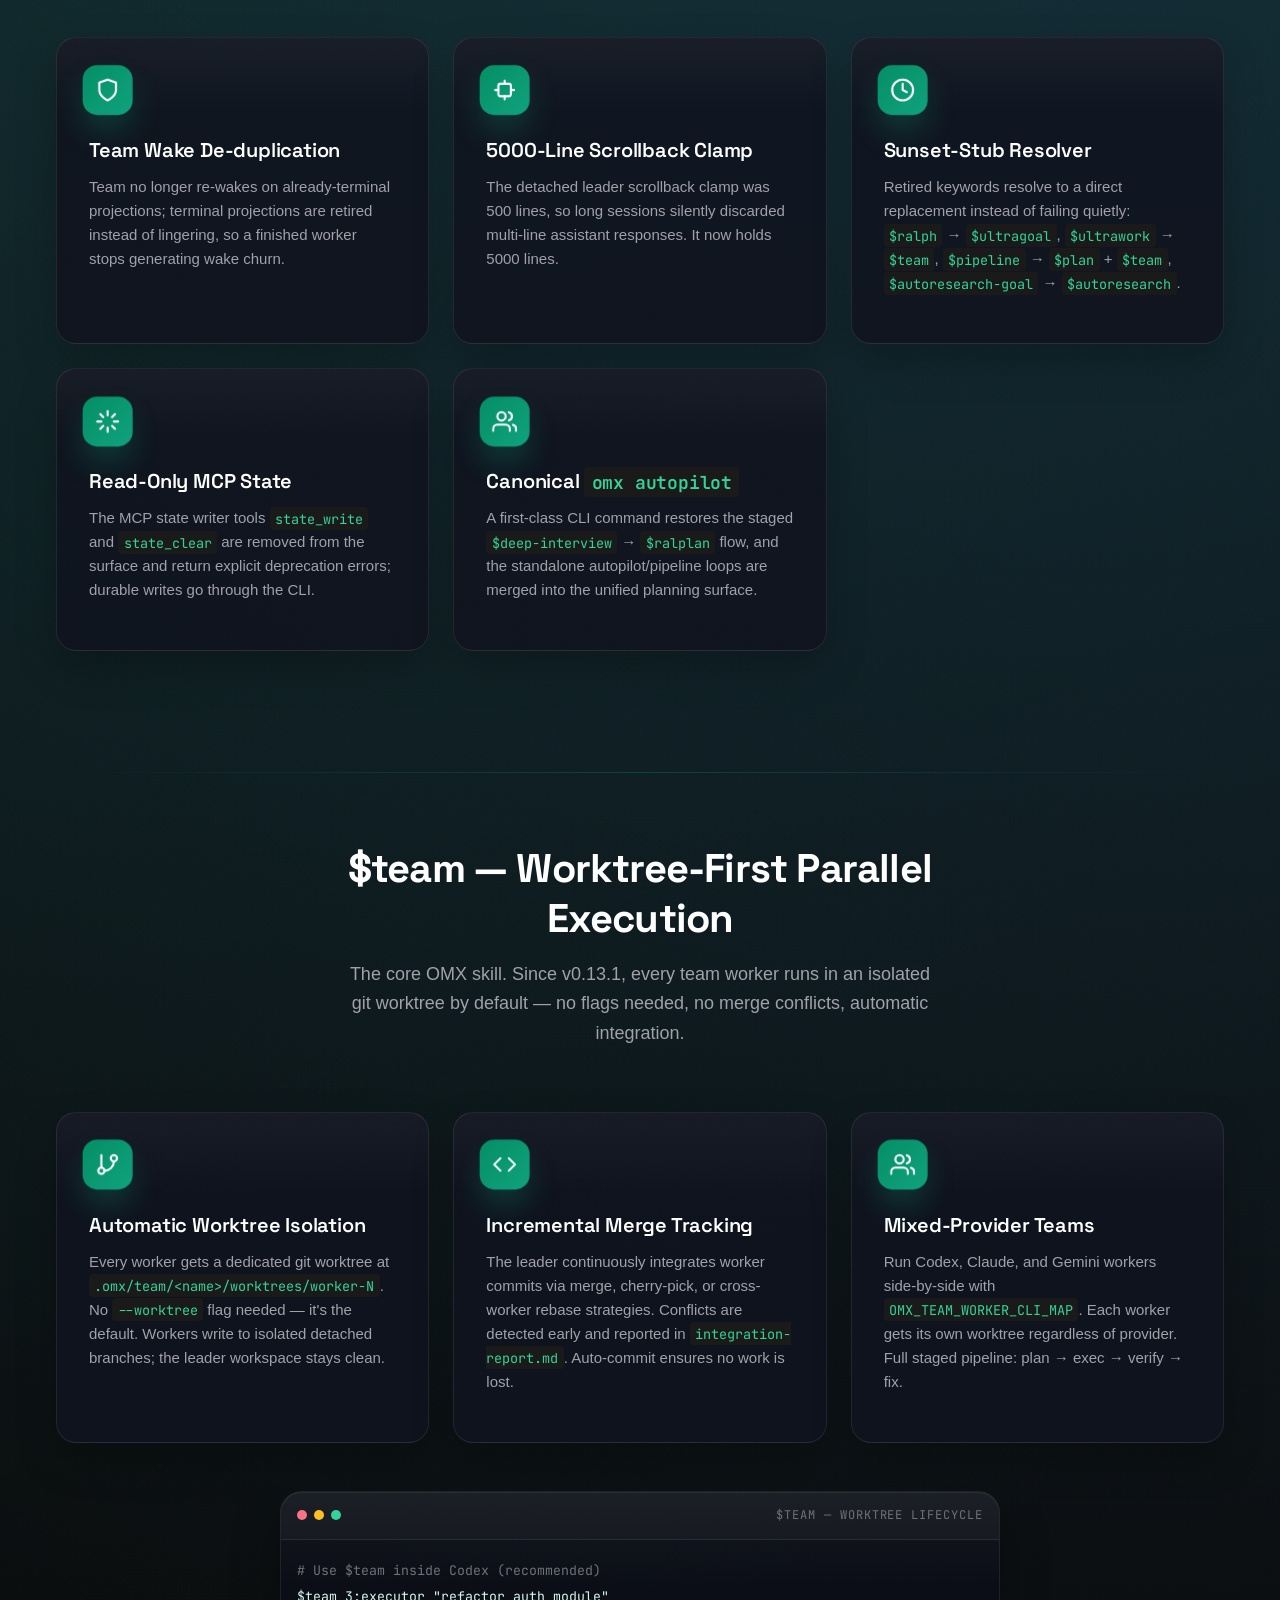
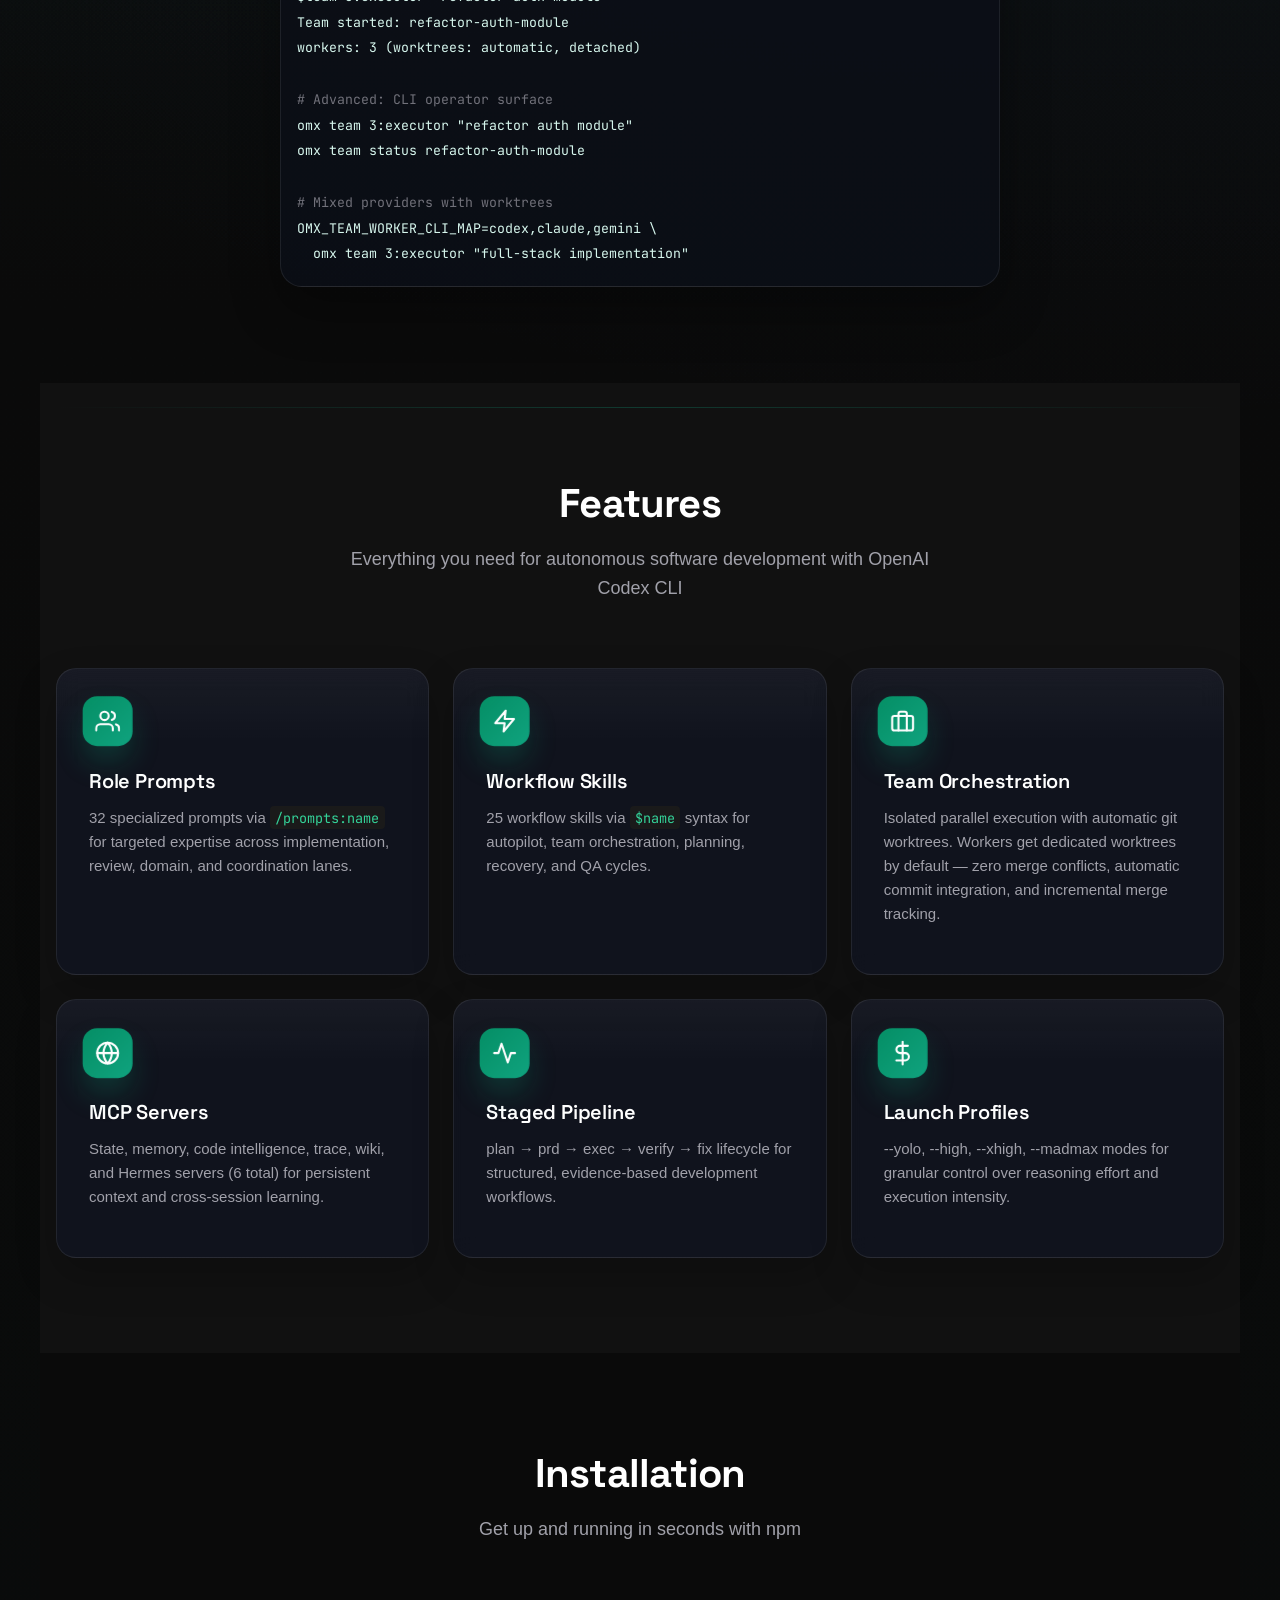
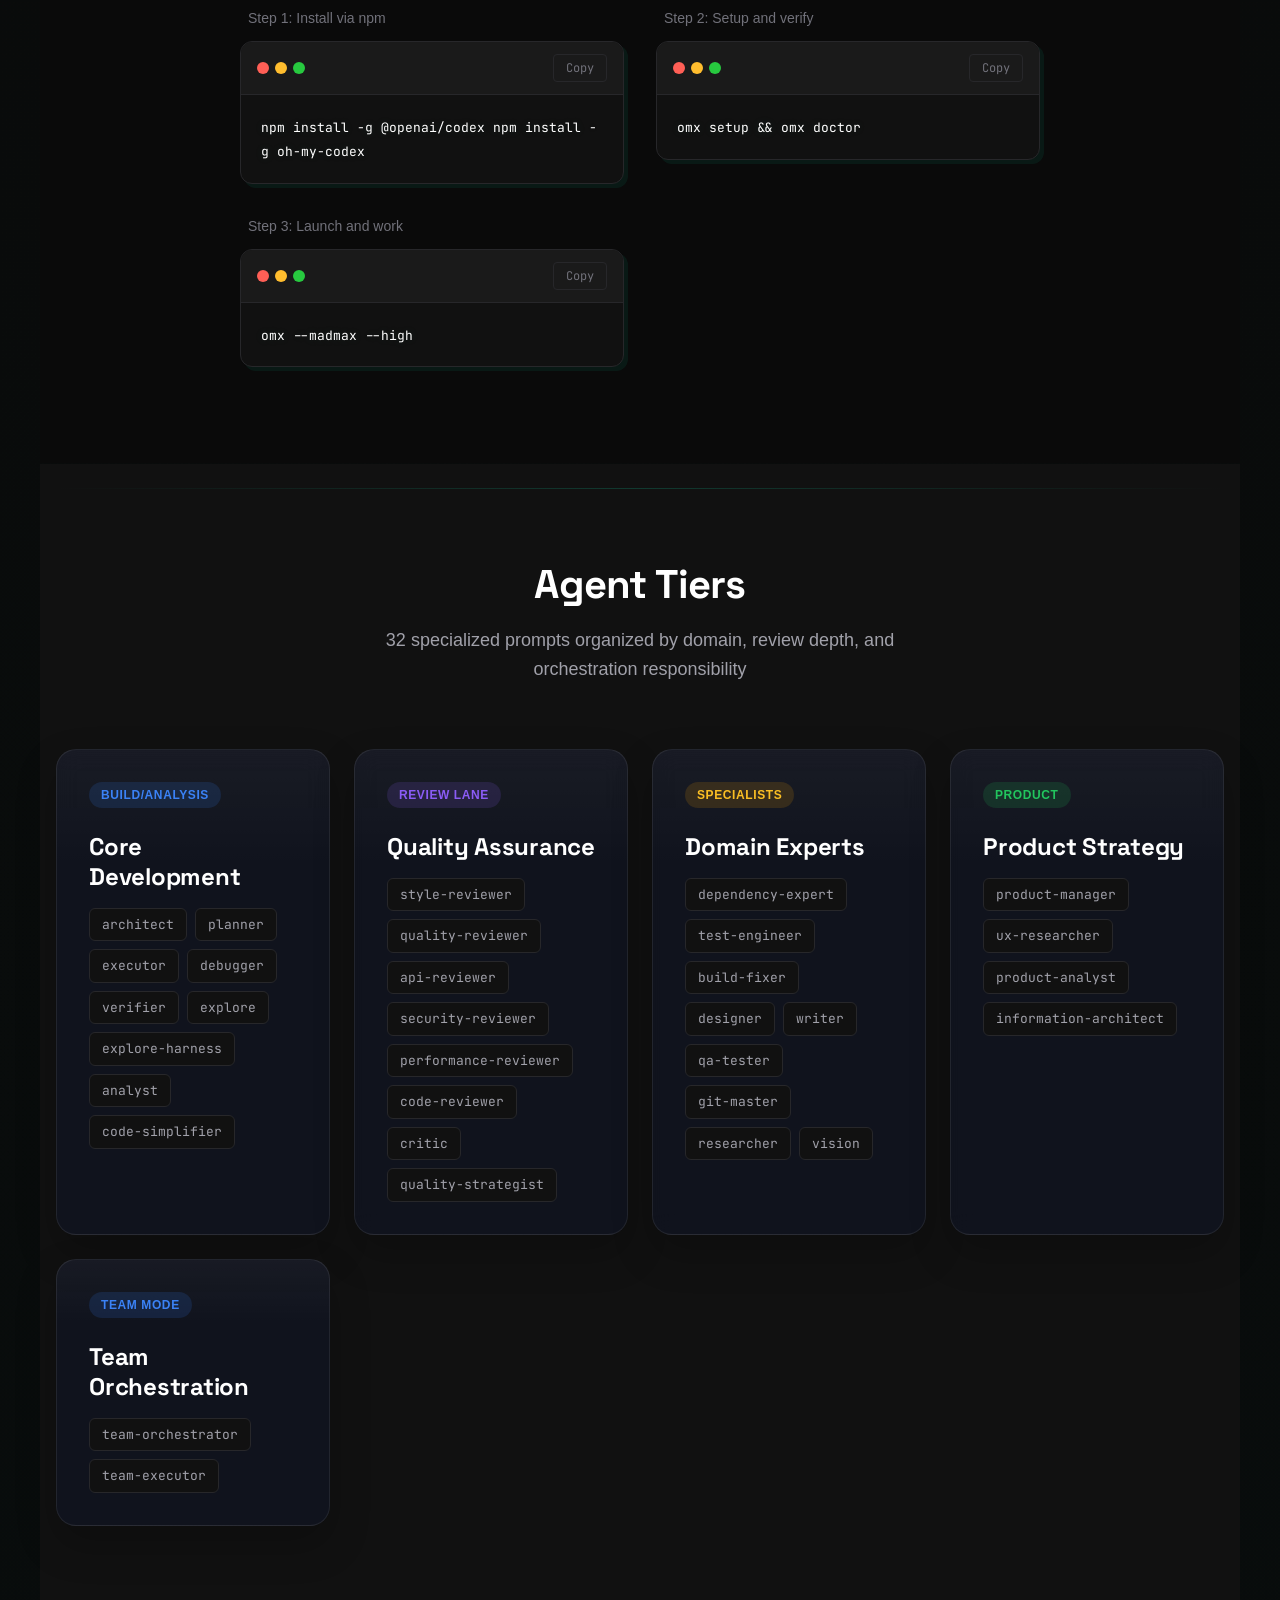
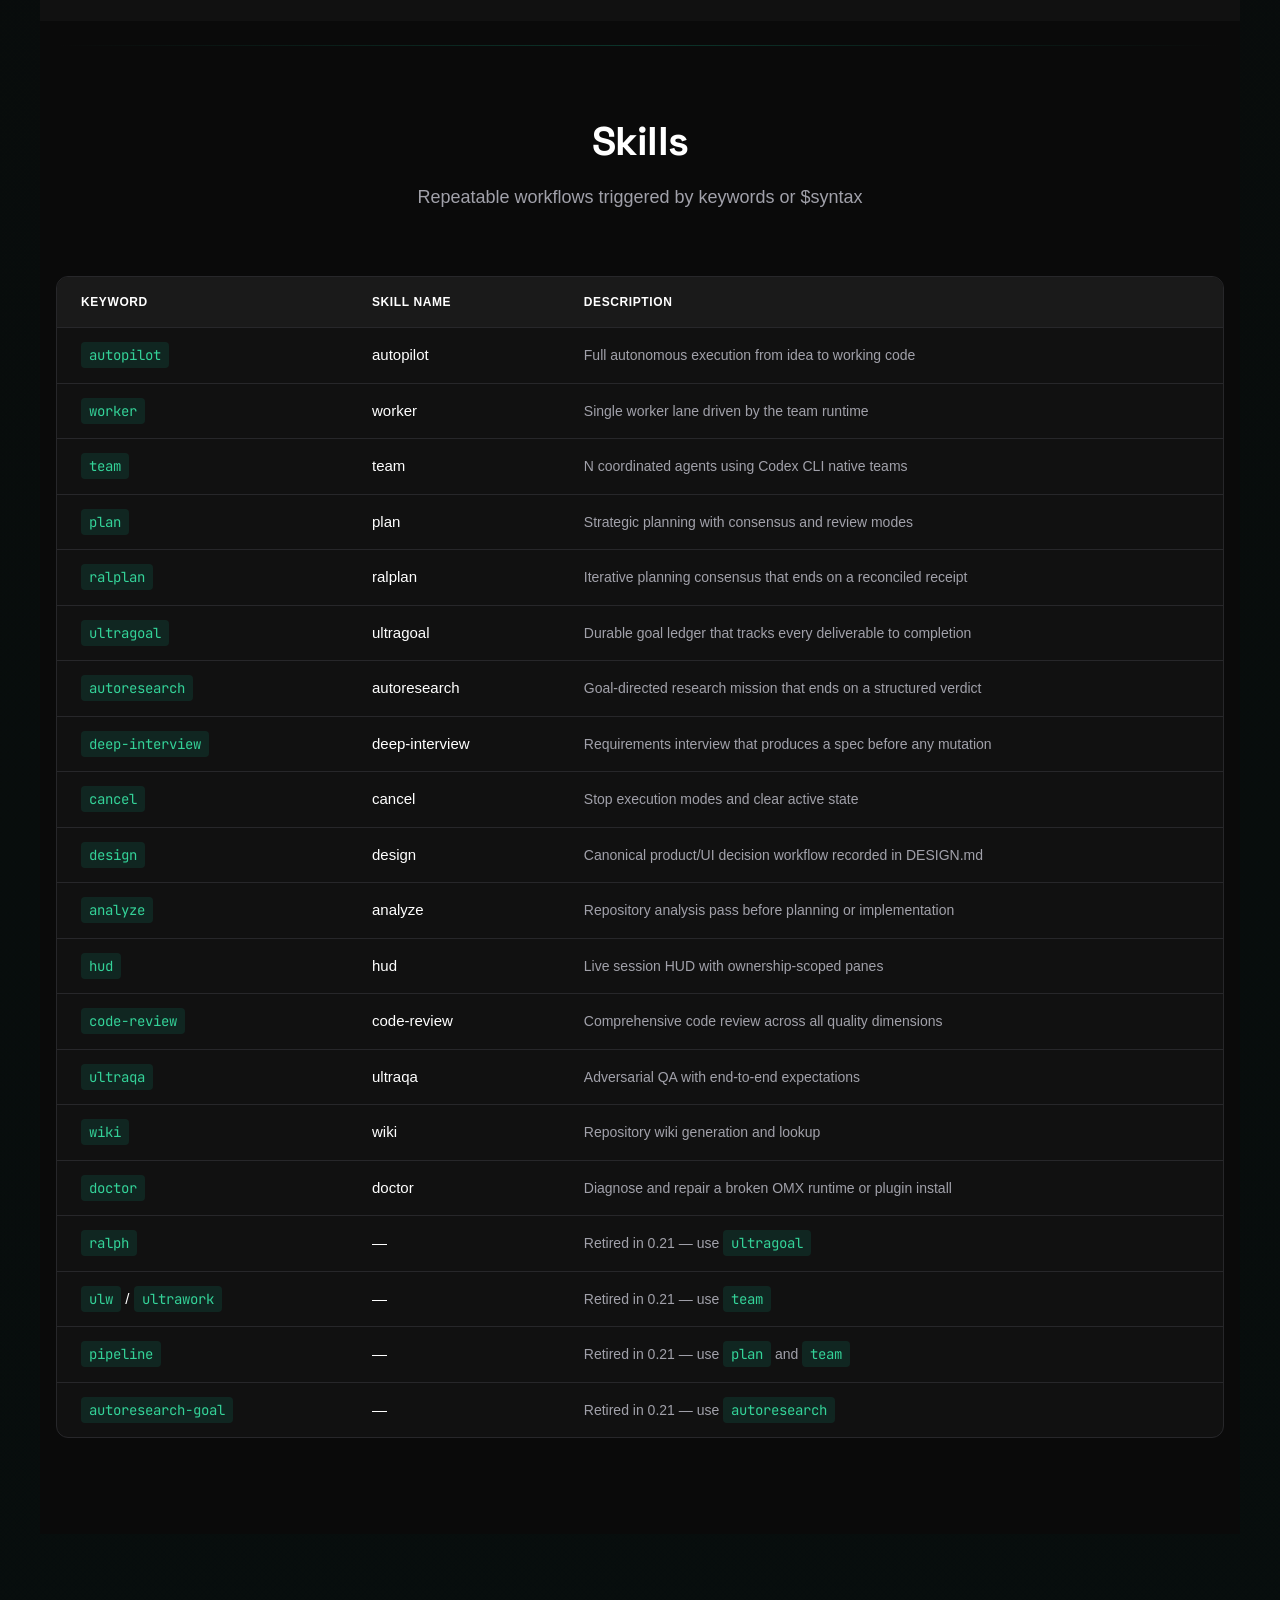
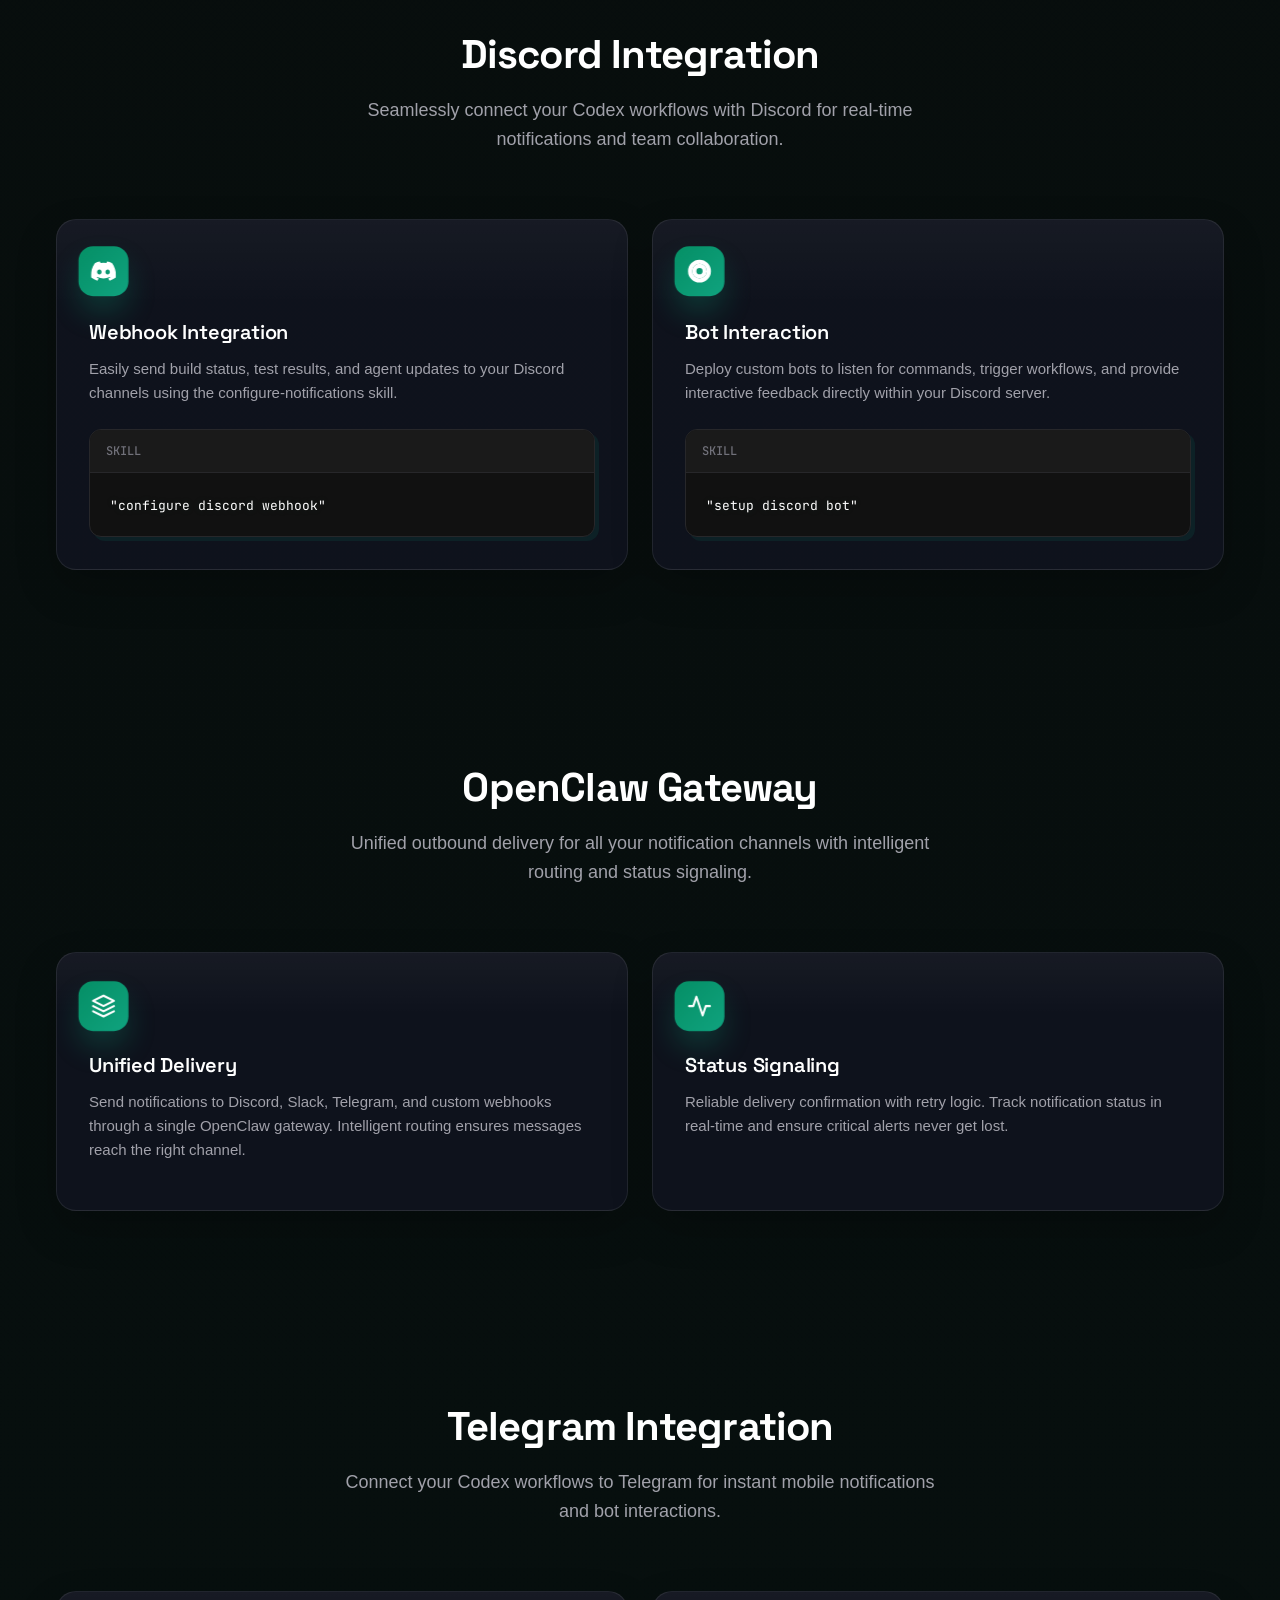
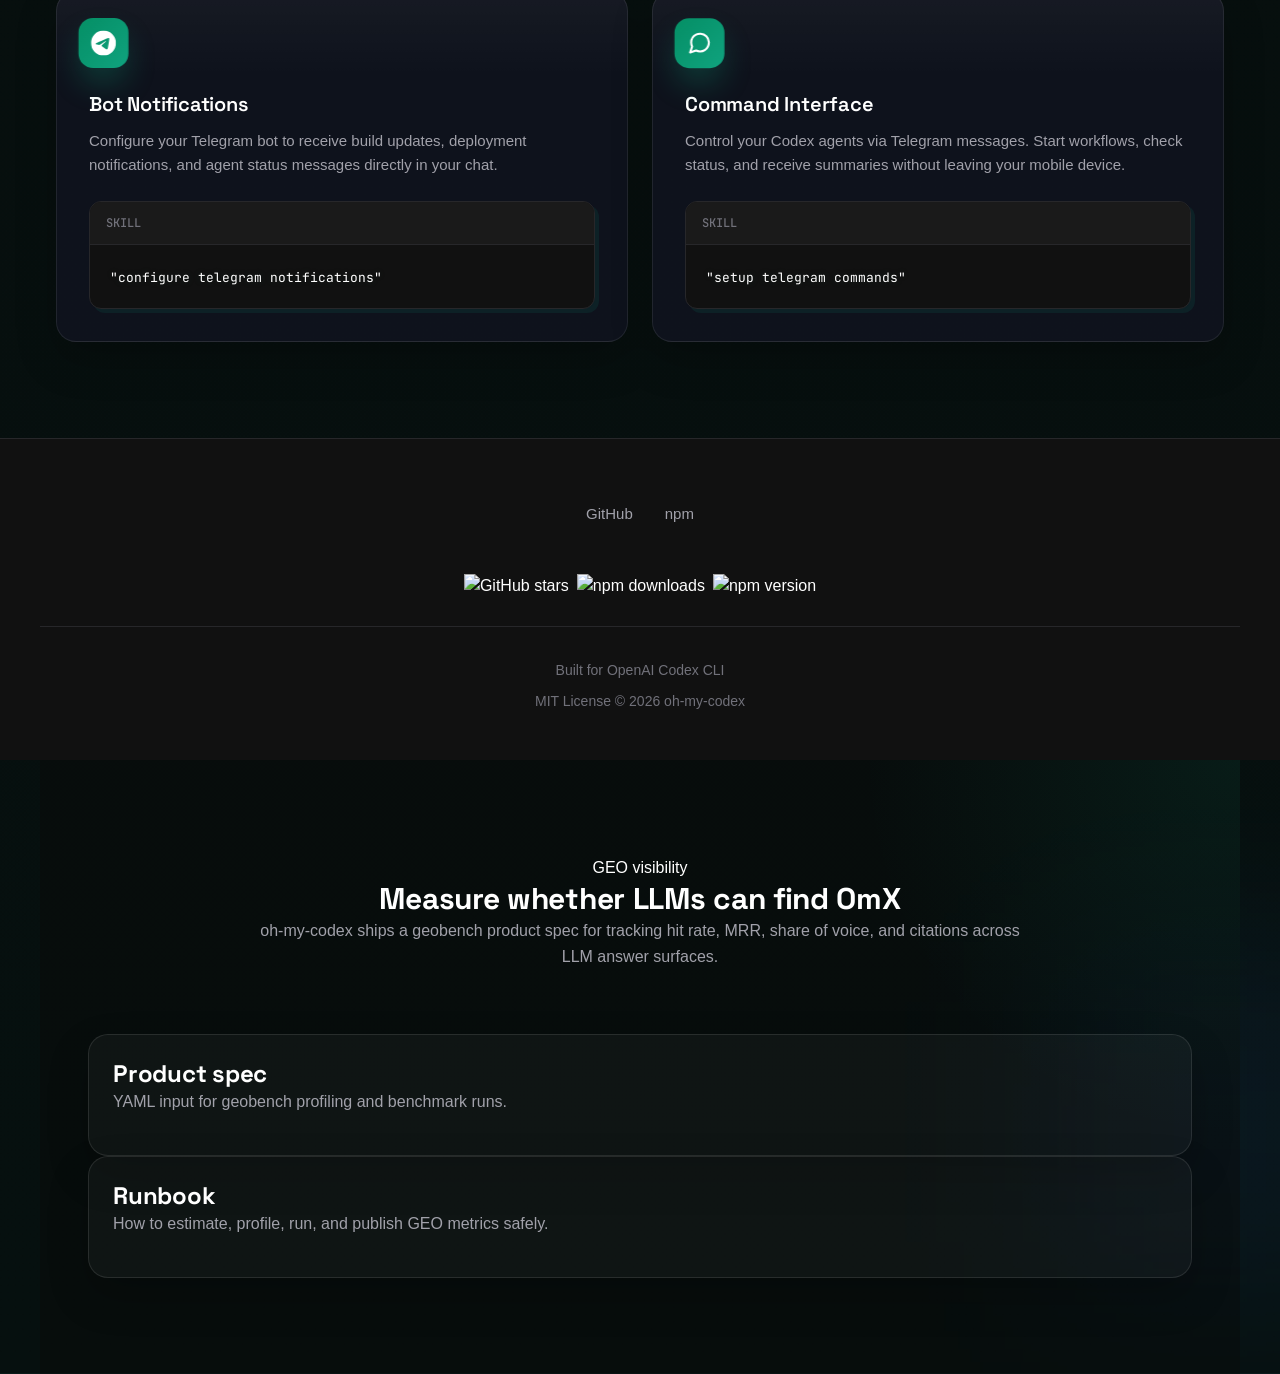
==== commit b4939a6c: "site: auto-sync release metadata (v0.22.27, downloads: 35988, stars: 33849)" ====
--- a/index.html
+++ b/index.html
@@ -3,7 +3,7 @@
 <head>
   <meta charset="UTF-8">
   <meta name="viewport" content="width=device-width, initial-scale=1.0">
-  <meta name="description" content="oh-my-codex v0.22.25 - Multi-agent orchestration for Codex CLI with stronger HUD/session ownership, safer Autopilot replay, stricter plugin hooks, clearer Team runtime behavior, and tighter release evidence.">
+  <meta name="description" content="oh-my-codex v0.22.27 - Multi-agent orchestration for Codex CLI with stronger HUD/session ownership, safer Autopilot replay, stricter plugin hooks, clearer Team runtime behavior, and tighter release evidence.">
   <meta name="keywords" content="OpenAI Codex, AI agents, multi-agent, orchestration, automation, CLI, developer tools, Codex CLI">
   <meta name="author" content="oh-my-codex">
 
@@ -11,7 +11,7 @@
   <meta property="og:type" content="website">
   <meta property="og:url" content="https://yeachan-heo.github.io/oh-my-codex">
   <meta property="og:title" content="oh-my-codex - Your codex is not alone">
-  <meta property="og:description" content="v0.22.25 is live: stronger HUD/session ownership, safer Autopilot replay, stricter plugin hook/cache behavior, clearer Team runtime safety, and tighter release evidence.">
+  <meta property="og:description" content="v0.22.27 is live: stronger HUD/session ownership, safer Autopilot replay, stricter plugin hook/cache behavior, clearer Team runtime safety, and tighter release evidence.">
   <meta property="og:image" content="https://yeachan-heo.github.io/oh-my-codex-website/social-preview.png">
   <meta property="og:image:width" content="1280">
   <meta property="og:image:height" content="640">
@@ -19,7 +19,7 @@
   <!-- Twitter -->
   <meta name="twitter:card" content="summary_large_image">
   <meta name="twitter:title" content="oh-my-codex - Your codex is not alone">
-  <meta name="twitter:description" content="v0.22.25 is live: stronger HUD/session ownership, safer Autopilot replay, stricter plugin hook/cache behavior, clearer Team runtime safety, and tighter release evidence.">
+  <meta name="twitter:description" content="v0.22.27 is live: stronger HUD/session ownership, safer Autopilot replay, stricter plugin hook/cache behavior, clearer Team runtime safety, and tighter release evidence.">
   <meta name="twitter:image" content="https://yeachan-heo.github.io/oh-my-codex-website/social-preview.png">
 
   <title>oh-my-codex - Your codex is not alone</title>
@@ -1223,7 +1223,7 @@
         <div class="hero-stats">
           <span class="hero-stat-badge glow-accent">
             <span class="hero-stat-badge__icon">🚀</span>
-            <span class="hero-stat-badge__value" data-stat="version">v0.22.25</span>
+            <span class="hero-stat-badge__value" data-stat="version">v0.22.27</span>
             <span class="hero-stat-badge__label">Latest Release</span>
           </span>
           <a href="https://github.com/Yeachan-Heo/oh-my-codex" class="hero-stat-badge hero-stat-badge--dynamic" target="_blank">
@@ -1324,7 +1324,7 @@
   <!-- Release Highlights Section -->
   <section class="section release-section" id="release" data-reveal>
     <div class="section__header">
-      <h2 class="section__title"><span data-stat="version">v0.22.25</span></h2>
+      <h2 class="section__title"><span data-stat="version">v0.22.27</span></h2>
       <p class="section__subtitle">Released: <strong>September 3, 2026</strong> &mdash; duplicate Team wakes are eliminated by retiring terminal projections, the detached leader tmux scrollback clamp rises from 500 to 5000 lines, and composer prompt-drift triage is documented. The 0.21 line also retired the legacy execution loops behind a sunset-stub resolver and removed the MCP state writer tools.</p>
     </div>
 
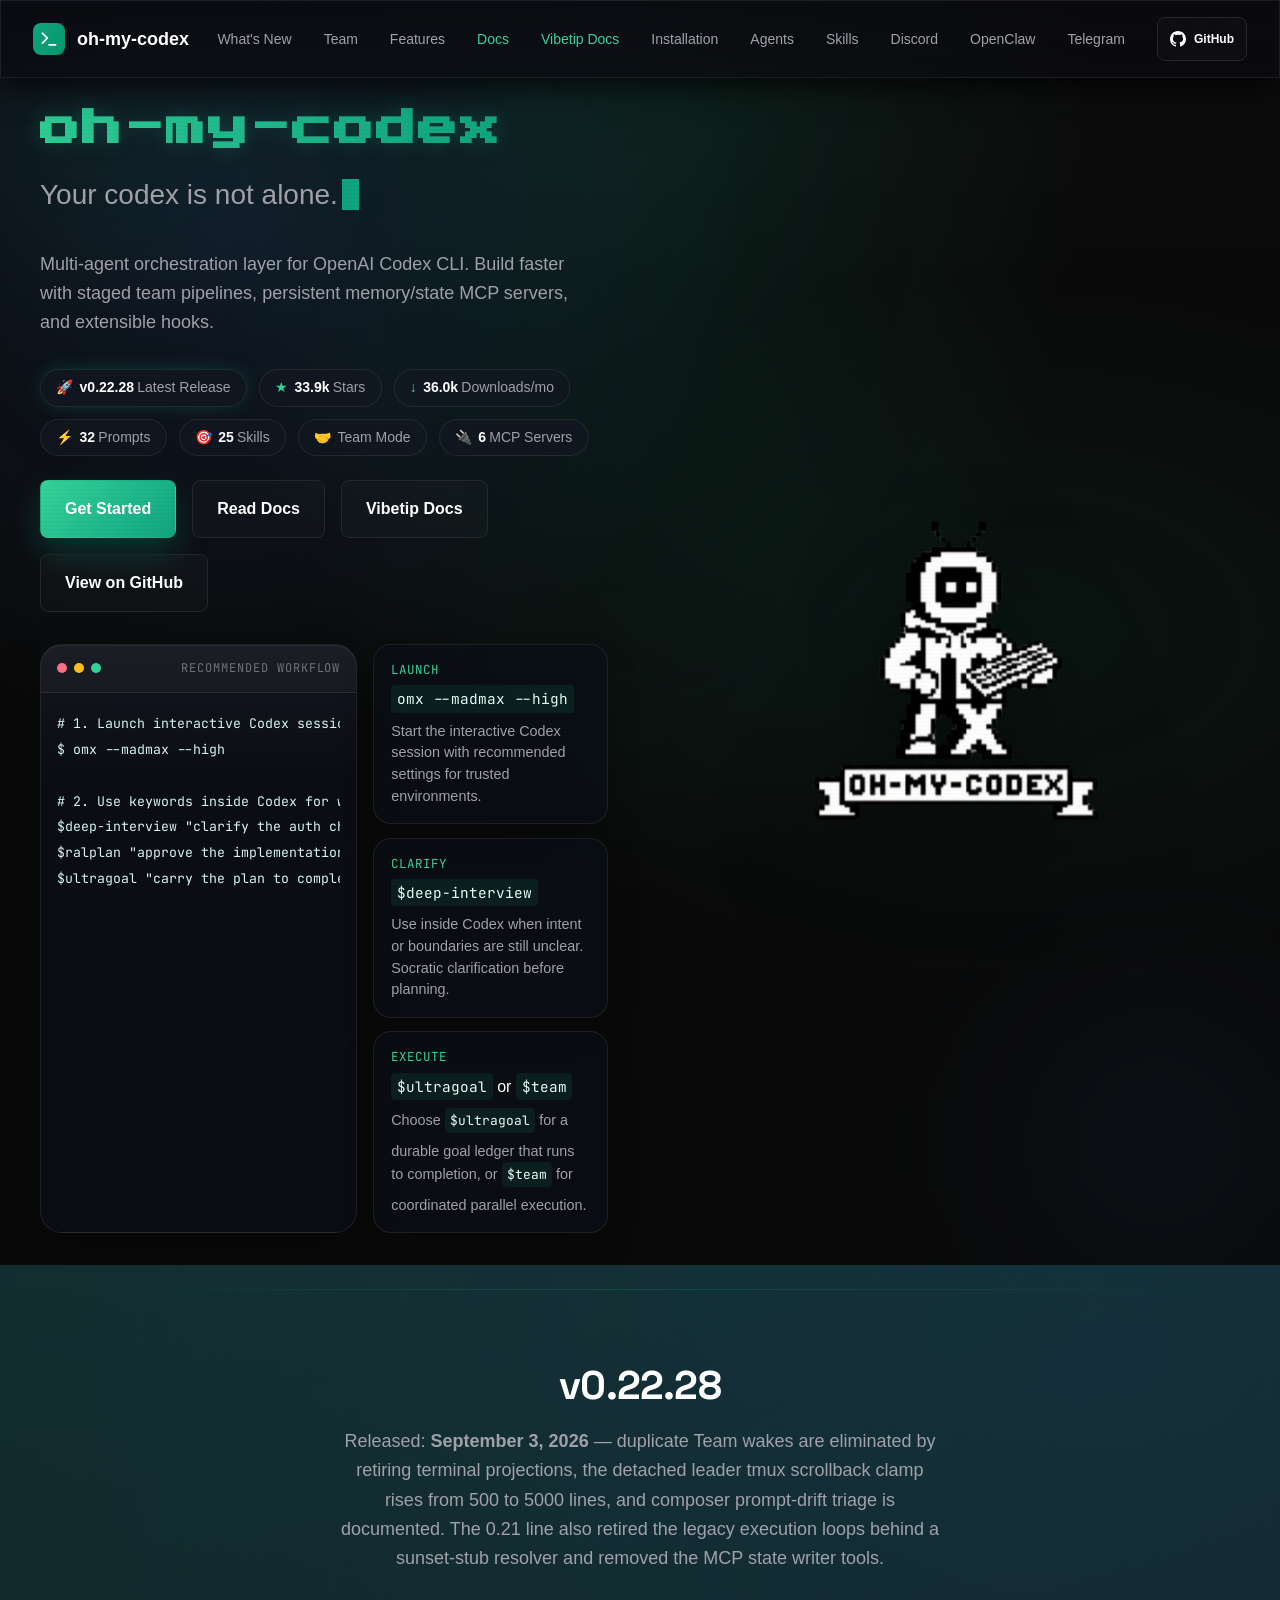
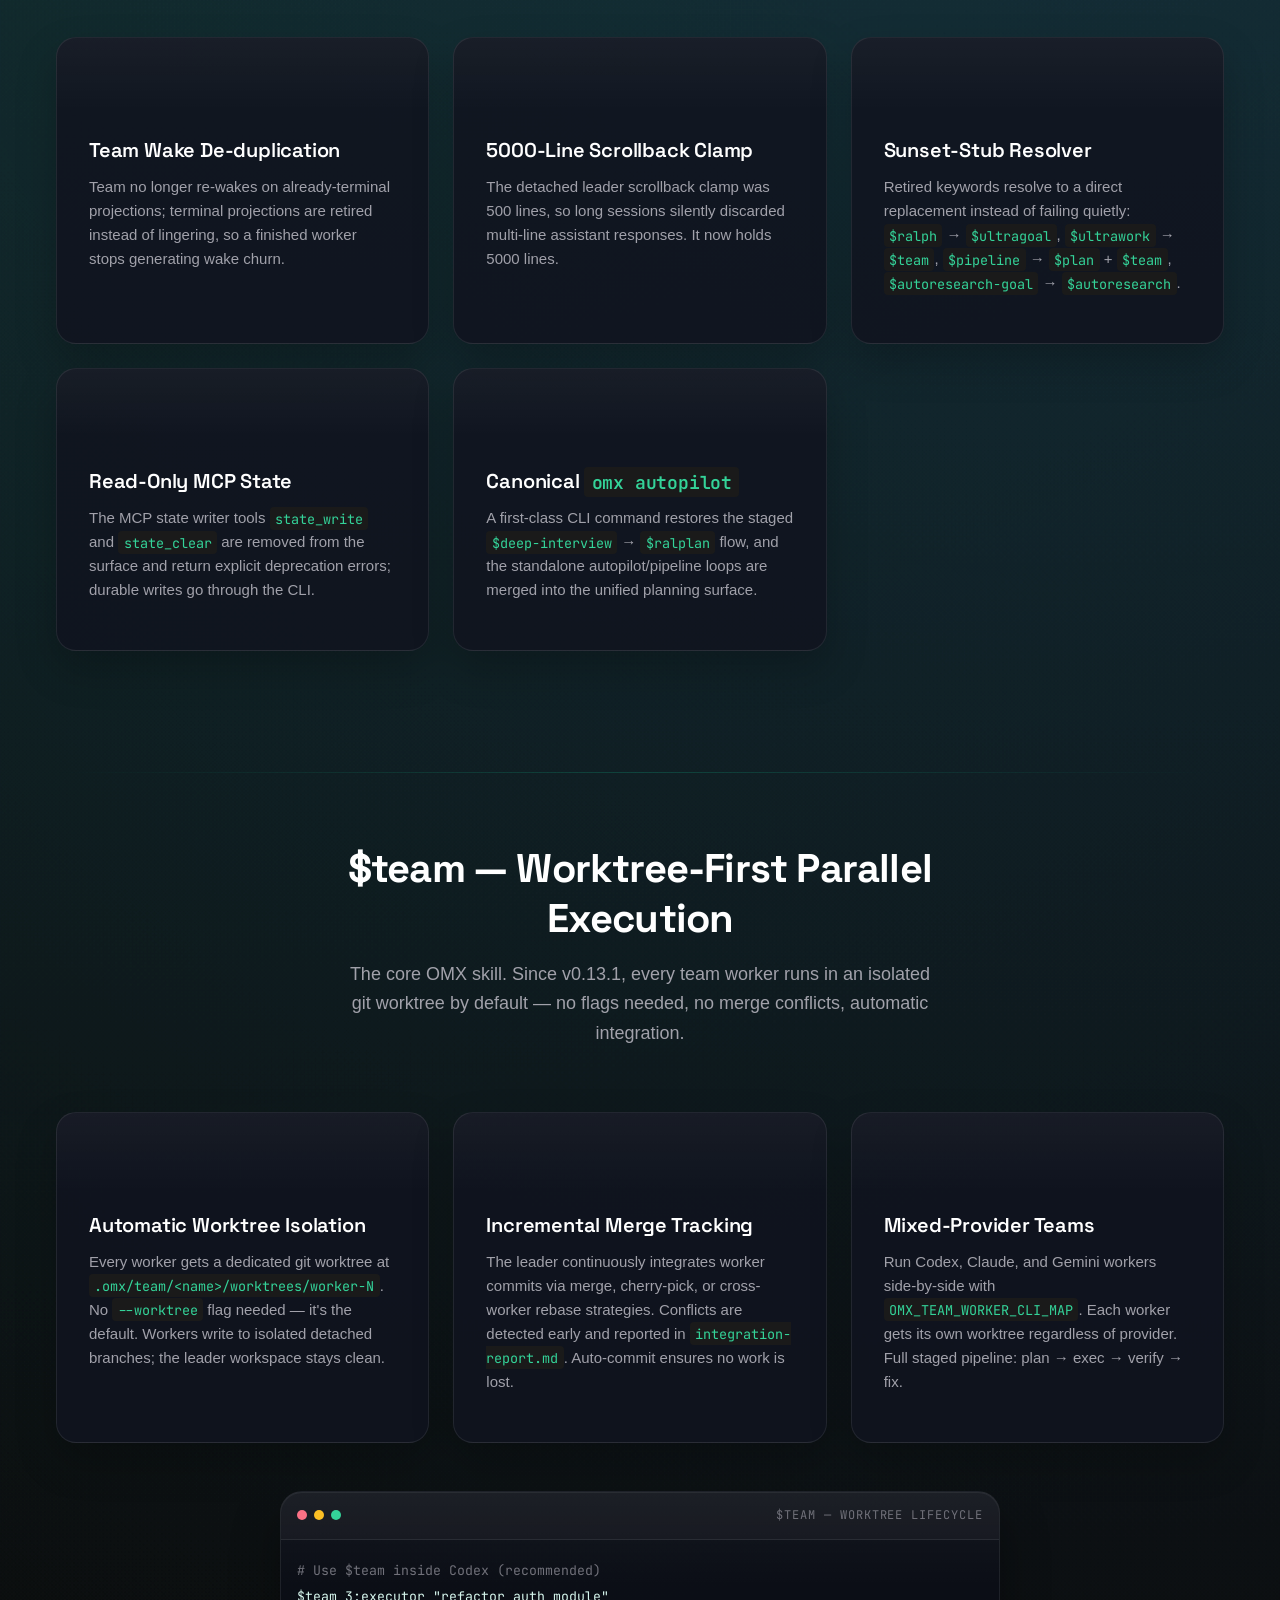
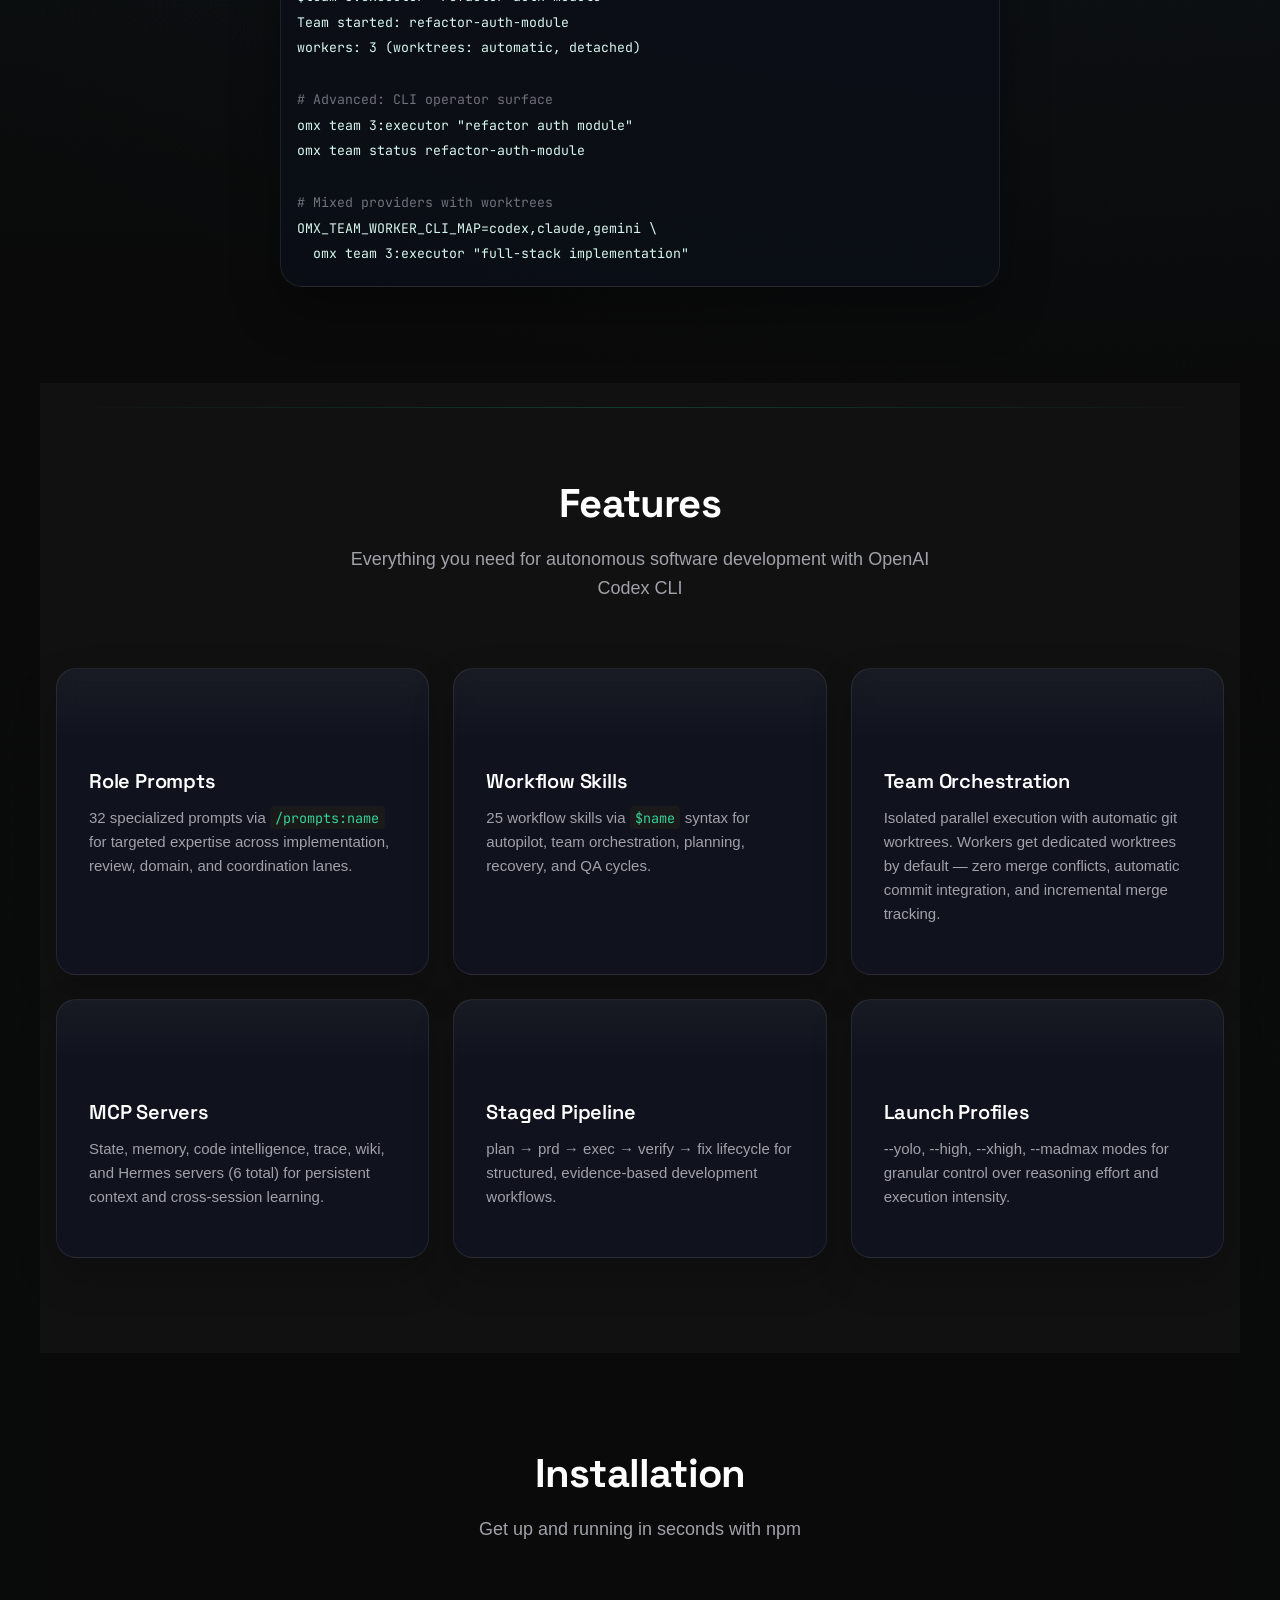
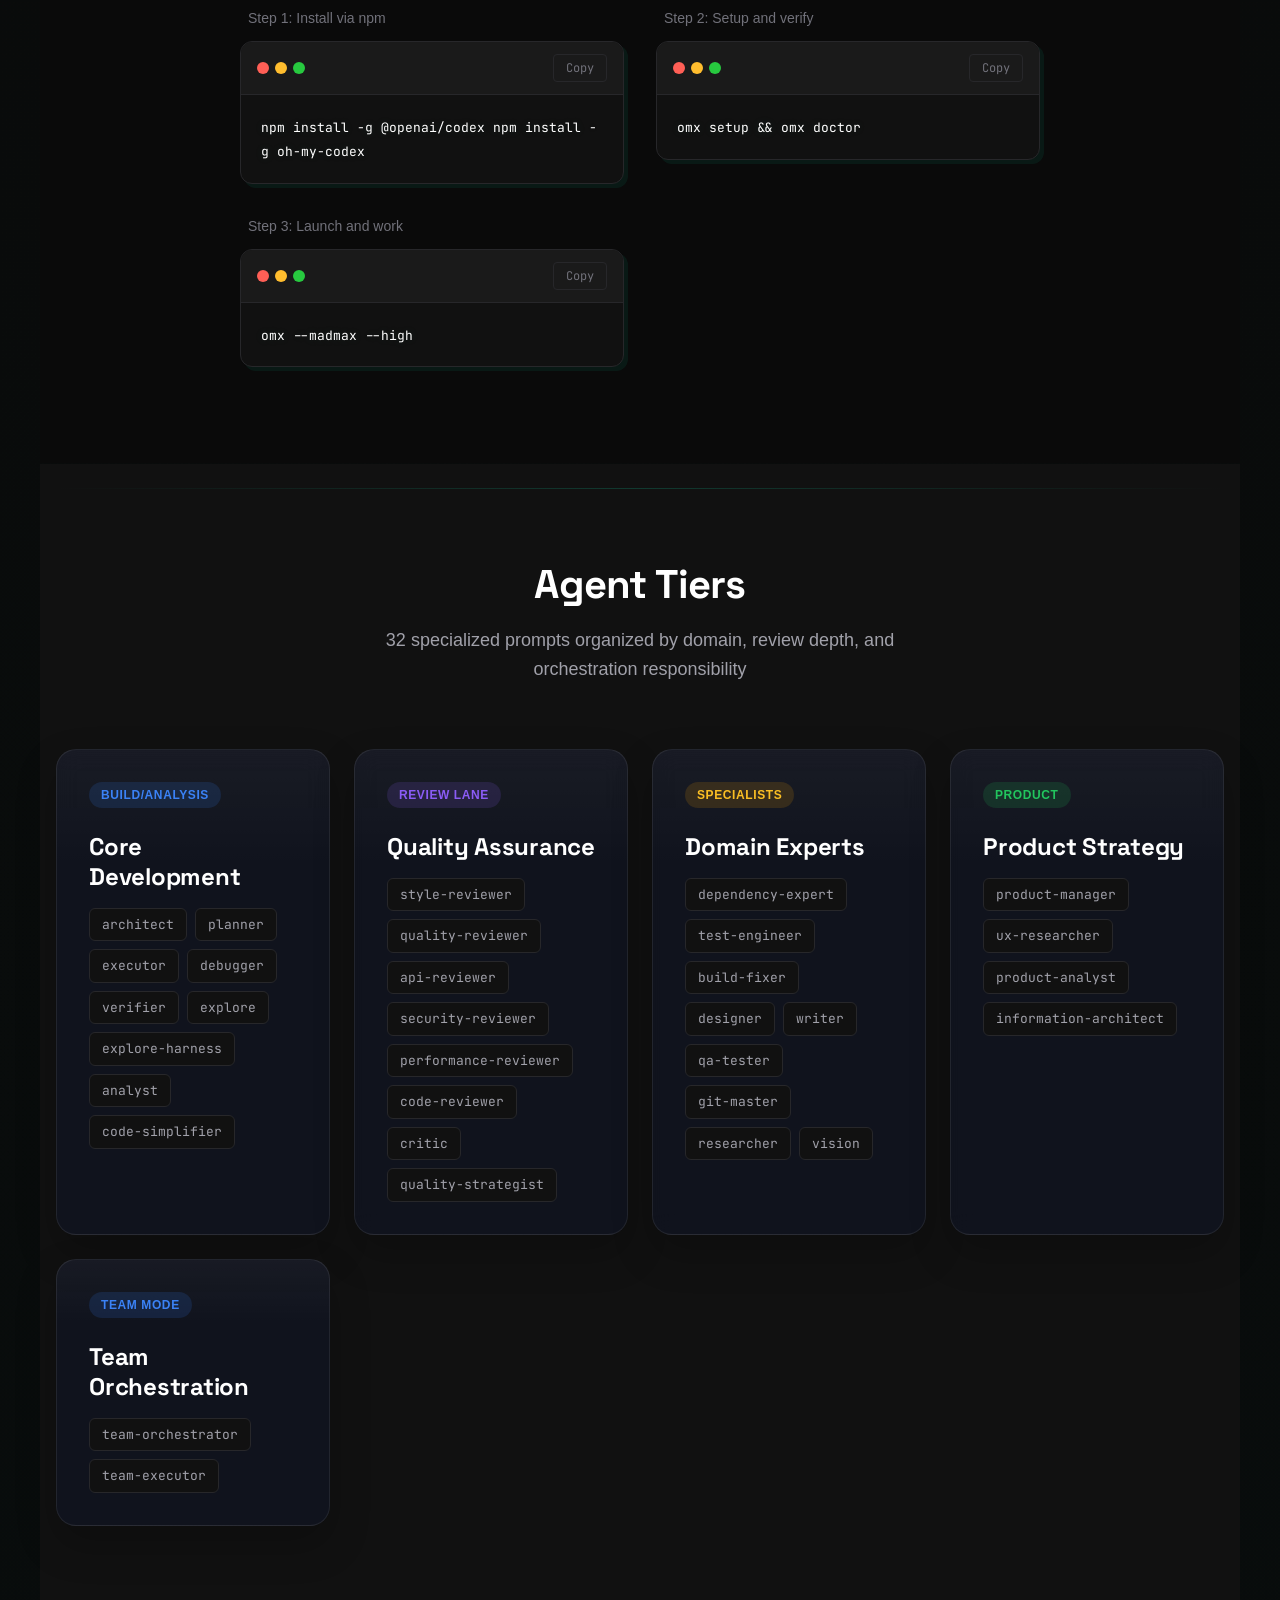
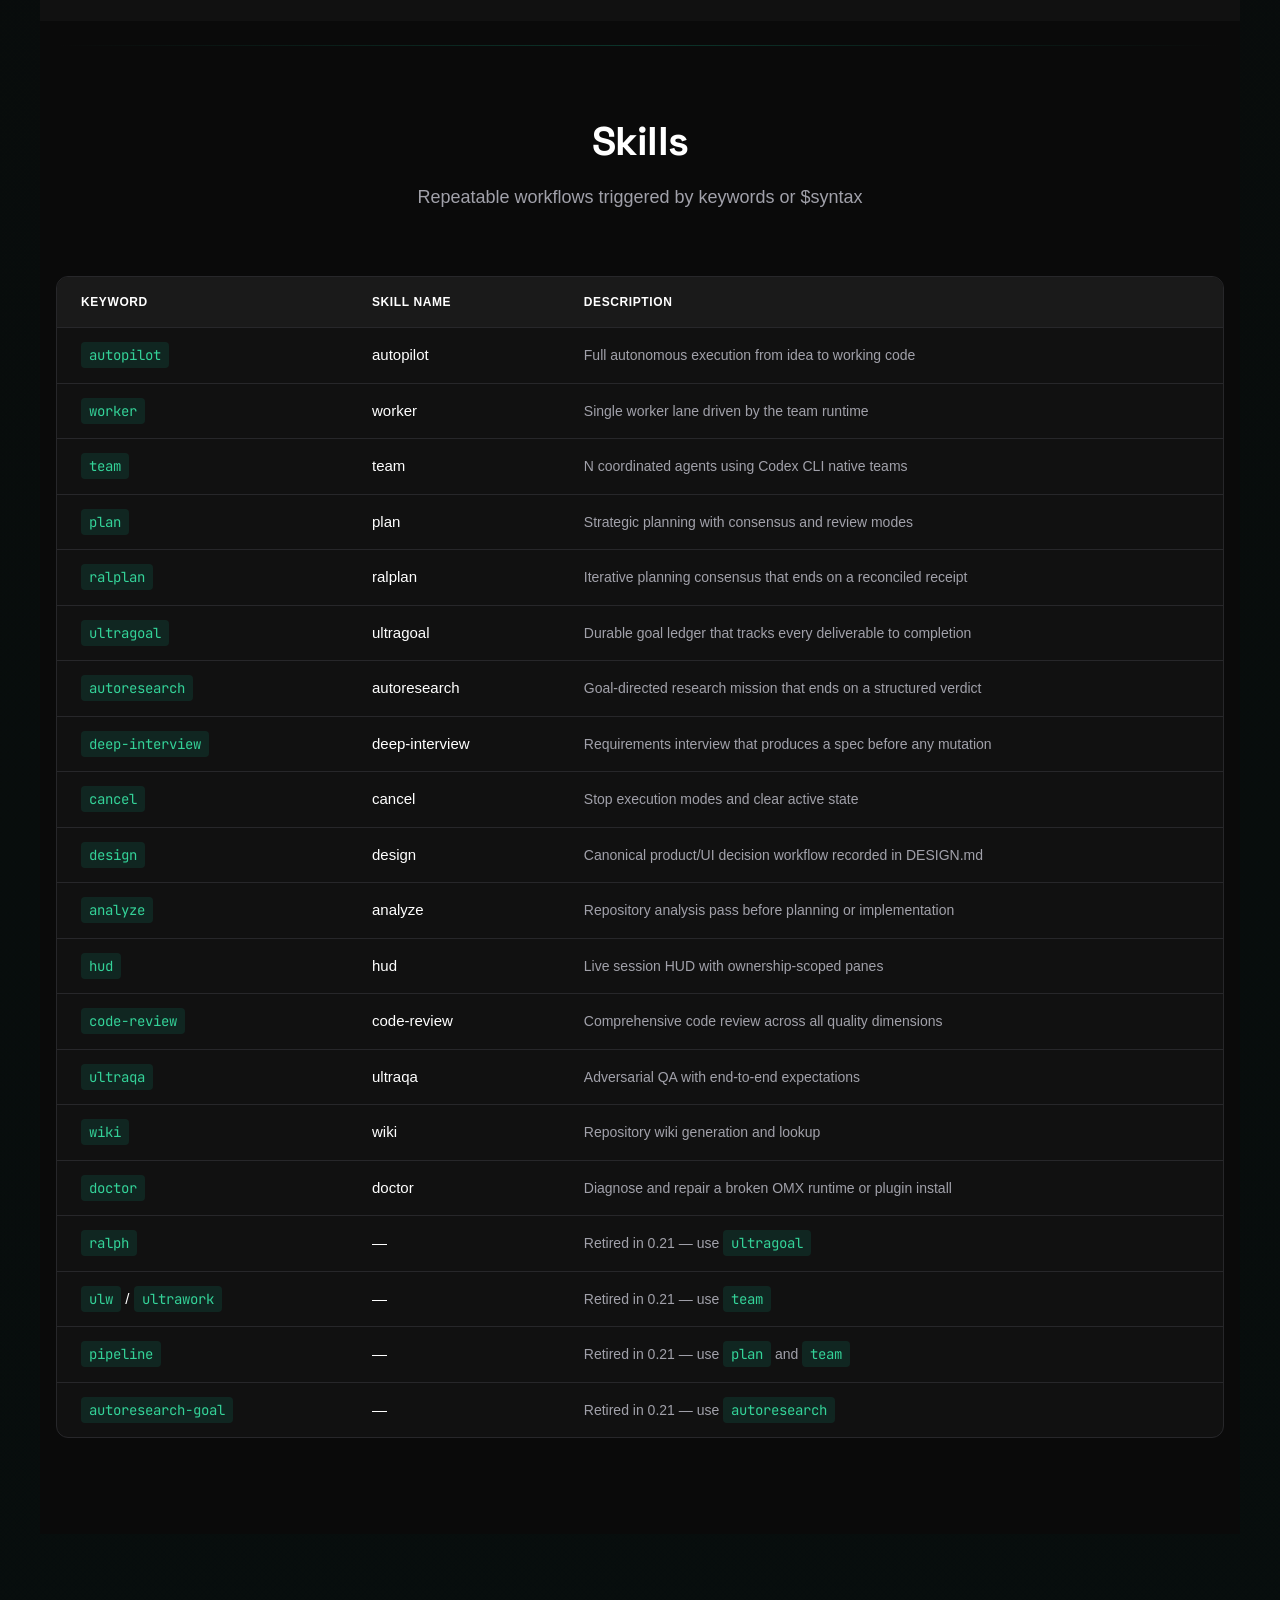
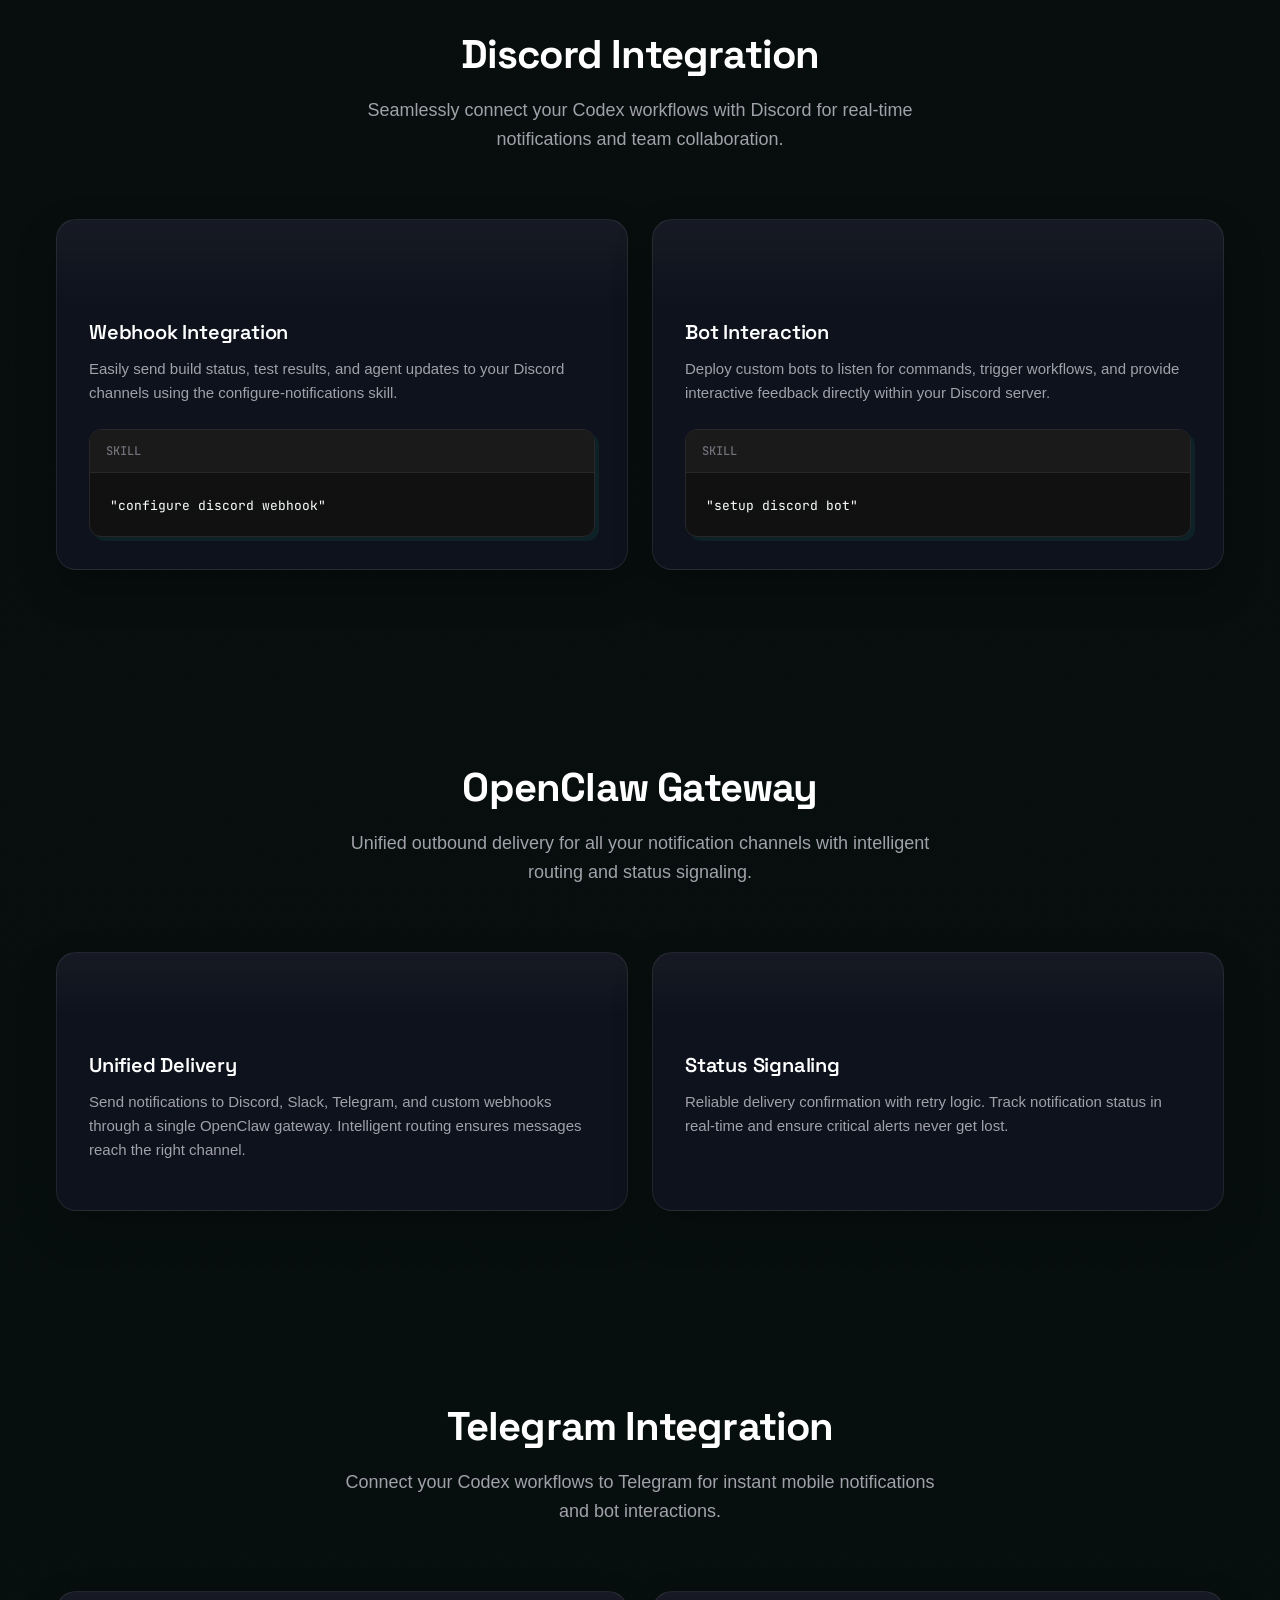
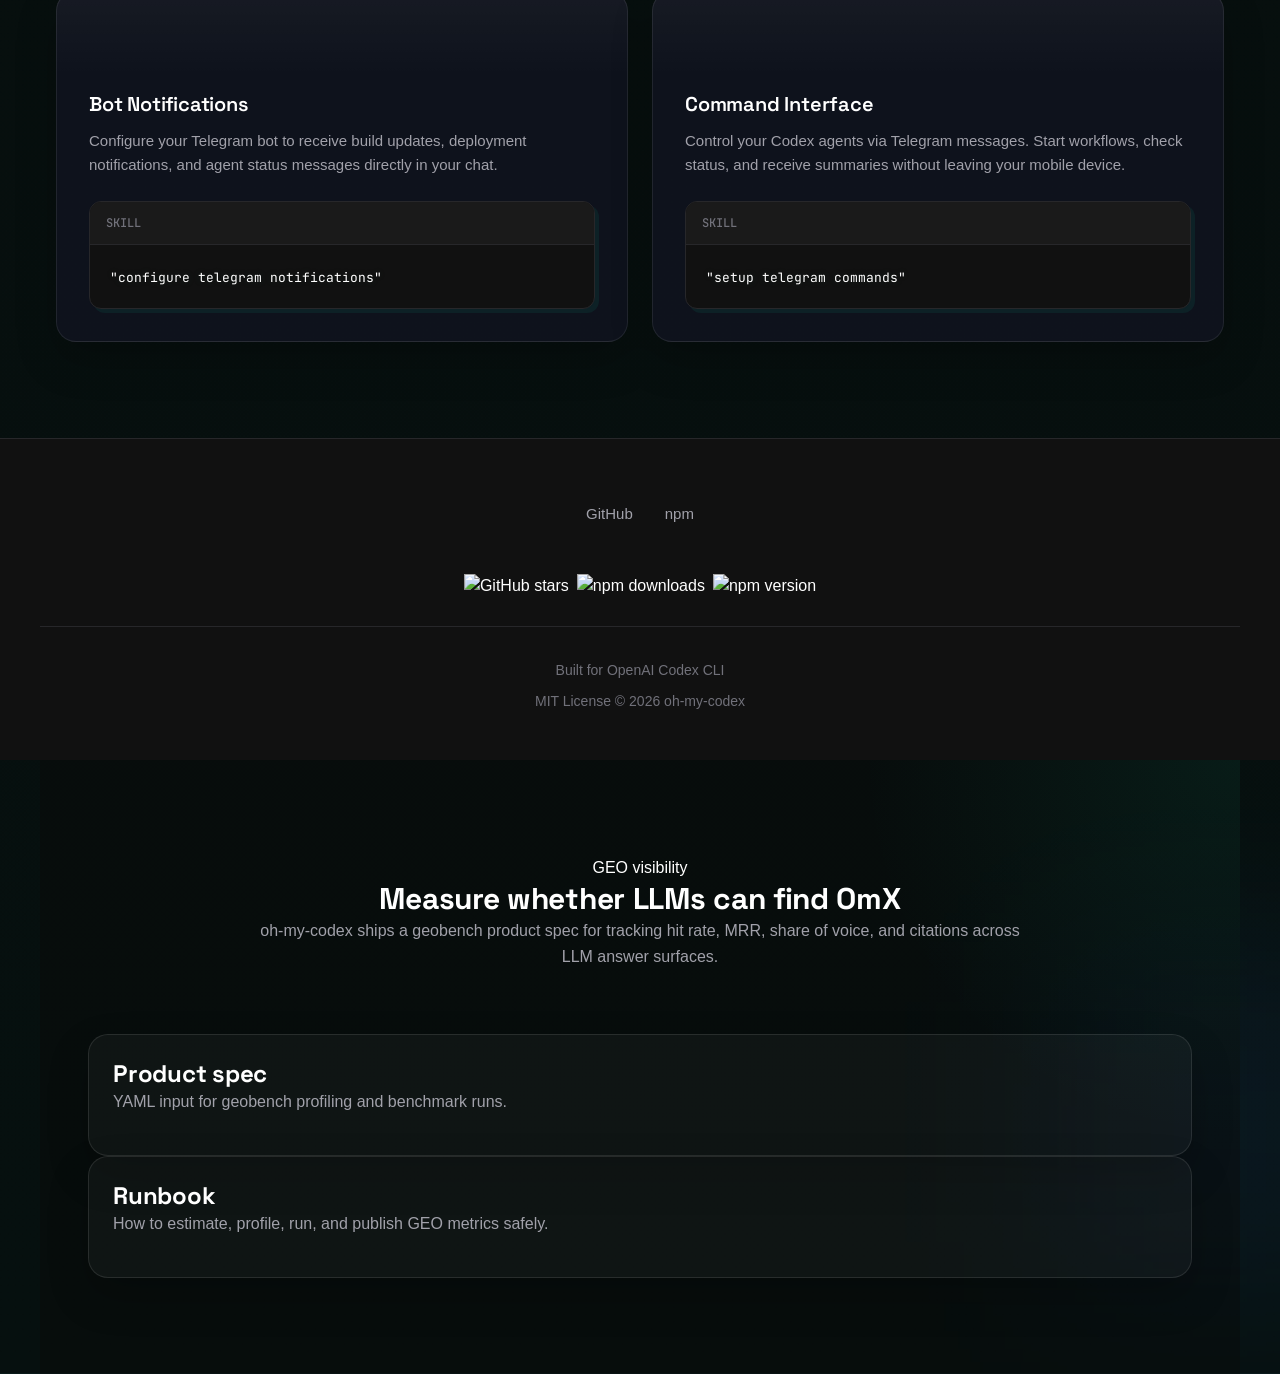
==== commit e3f5ba04: "site: auto-sync from oh-my-codex source v0.22.28" ====
--- a/index.html
+++ b/index.html
@@ -3,7 +3,7 @@
 <head>
   <meta charset="UTF-8">
   <meta name="viewport" content="width=device-width, initial-scale=1.0">
-  <meta name="description" content="oh-my-codex v0.22.27 - Multi-agent orchestration for Codex CLI with stronger HUD/session ownership, safer Autopilot replay, stricter plugin hooks, clearer Team runtime behavior, and tighter release evidence.">
+  <meta name="description" content="oh-my-codex v0.22.28 - Multi-agent orchestration for Codex CLI with stronger HUD/session ownership, safer Autopilot replay, stricter plugin hooks, clearer Team runtime behavior, and tighter release evidence.">
   <meta name="keywords" content="OpenAI Codex, AI agents, multi-agent, orchestration, automation, CLI, developer tools, Codex CLI">
   <meta name="author" content="oh-my-codex">
 
@@ -11,7 +11,7 @@
   <meta property="og:type" content="website">
   <meta property="og:url" content="https://yeachan-heo.github.io/oh-my-codex">
   <meta property="og:title" content="oh-my-codex - Your codex is not alone">
-  <meta property="og:description" content="v0.22.27 is live: stronger HUD/session ownership, safer Autopilot replay, stricter plugin hook/cache behavior, clearer Team runtime safety, and tighter release evidence.">
+  <meta property="og:description" content="v0.22.28 is live: stronger HUD/session ownership, safer Autopilot replay, stricter plugin hook/cache behavior, clearer Team runtime safety, and tighter release evidence.">
   <meta property="og:image" content="https://yeachan-heo.github.io/oh-my-codex-website/social-preview.png">
   <meta property="og:image:width" content="1280">
   <meta property="og:image:height" content="640">
@@ -19,7 +19,7 @@
   <!-- Twitter -->
   <meta name="twitter:card" content="summary_large_image">
   <meta name="twitter:title" content="oh-my-codex - Your codex is not alone">
-  <meta name="twitter:description" content="v0.22.27 is live: stronger HUD/session ownership, safer Autopilot replay, stricter plugin hook/cache behavior, clearer Team runtime safety, and tighter release evidence.">
+  <meta name="twitter:description" content="v0.22.28 is live: stronger HUD/session ownership, safer Autopilot replay, stricter plugin hook/cache behavior, clearer Team runtime safety, and tighter release evidence.">
   <meta name="twitter:image" content="https://yeachan-heo.github.io/oh-my-codex-website/social-preview.png">
 
   <title>oh-my-codex - Your codex is not alone</title>
@@ -1223,7 +1223,7 @@
         <div class="hero-stats">
           <span class="hero-stat-badge glow-accent">
             <span class="hero-stat-badge__icon">🚀</span>
-            <span class="hero-stat-badge__value" data-stat="version">v0.22.27</span>
+            <span class="hero-stat-badge__value" data-stat="version">v0.22.28</span>
             <span class="hero-stat-badge__label">Latest Release</span>
           </span>
           <a href="https://github.com/Yeachan-Heo/oh-my-codex" class="hero-stat-badge hero-stat-badge--dynamic" target="_blank">
@@ -1324,7 +1324,7 @@
   <!-- Release Highlights Section -->
   <section class="section release-section" id="release" data-reveal>
     <div class="section__header">
-      <h2 class="section__title"><span data-stat="version">v0.22.27</span></h2>
+      <h2 class="section__title"><span data-stat="version">v0.22.28</span></h2>
       <p class="section__subtitle">Released: <strong>September 3, 2026</strong> &mdash; duplicate Team wakes are eliminated by retiring terminal projections, the detached leader tmux scrollback clamp rises from 500 to 5000 lines, and composer prompt-drift triage is documented. The 0.21 line also retired the legacy execution loops behind a sunset-stub resolver and removed the MCP state writer tools.</p>
     </div>
 
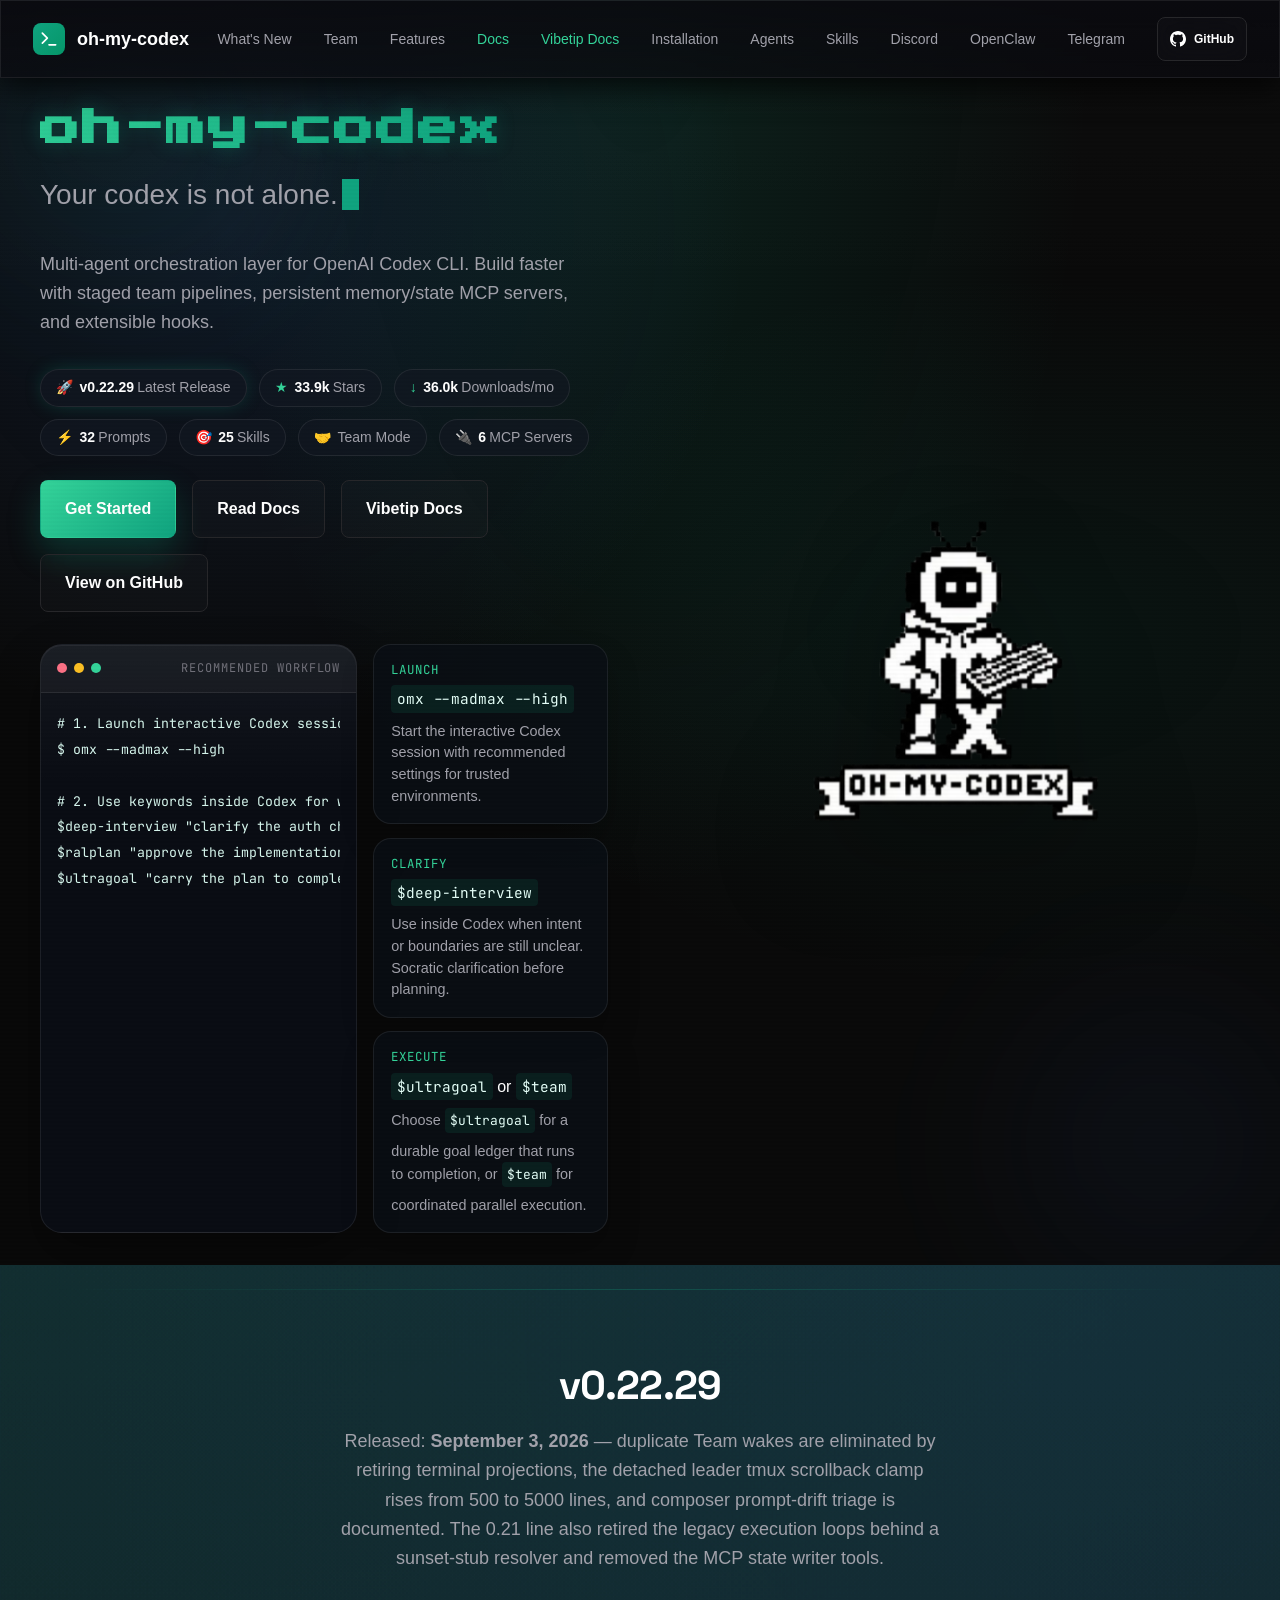
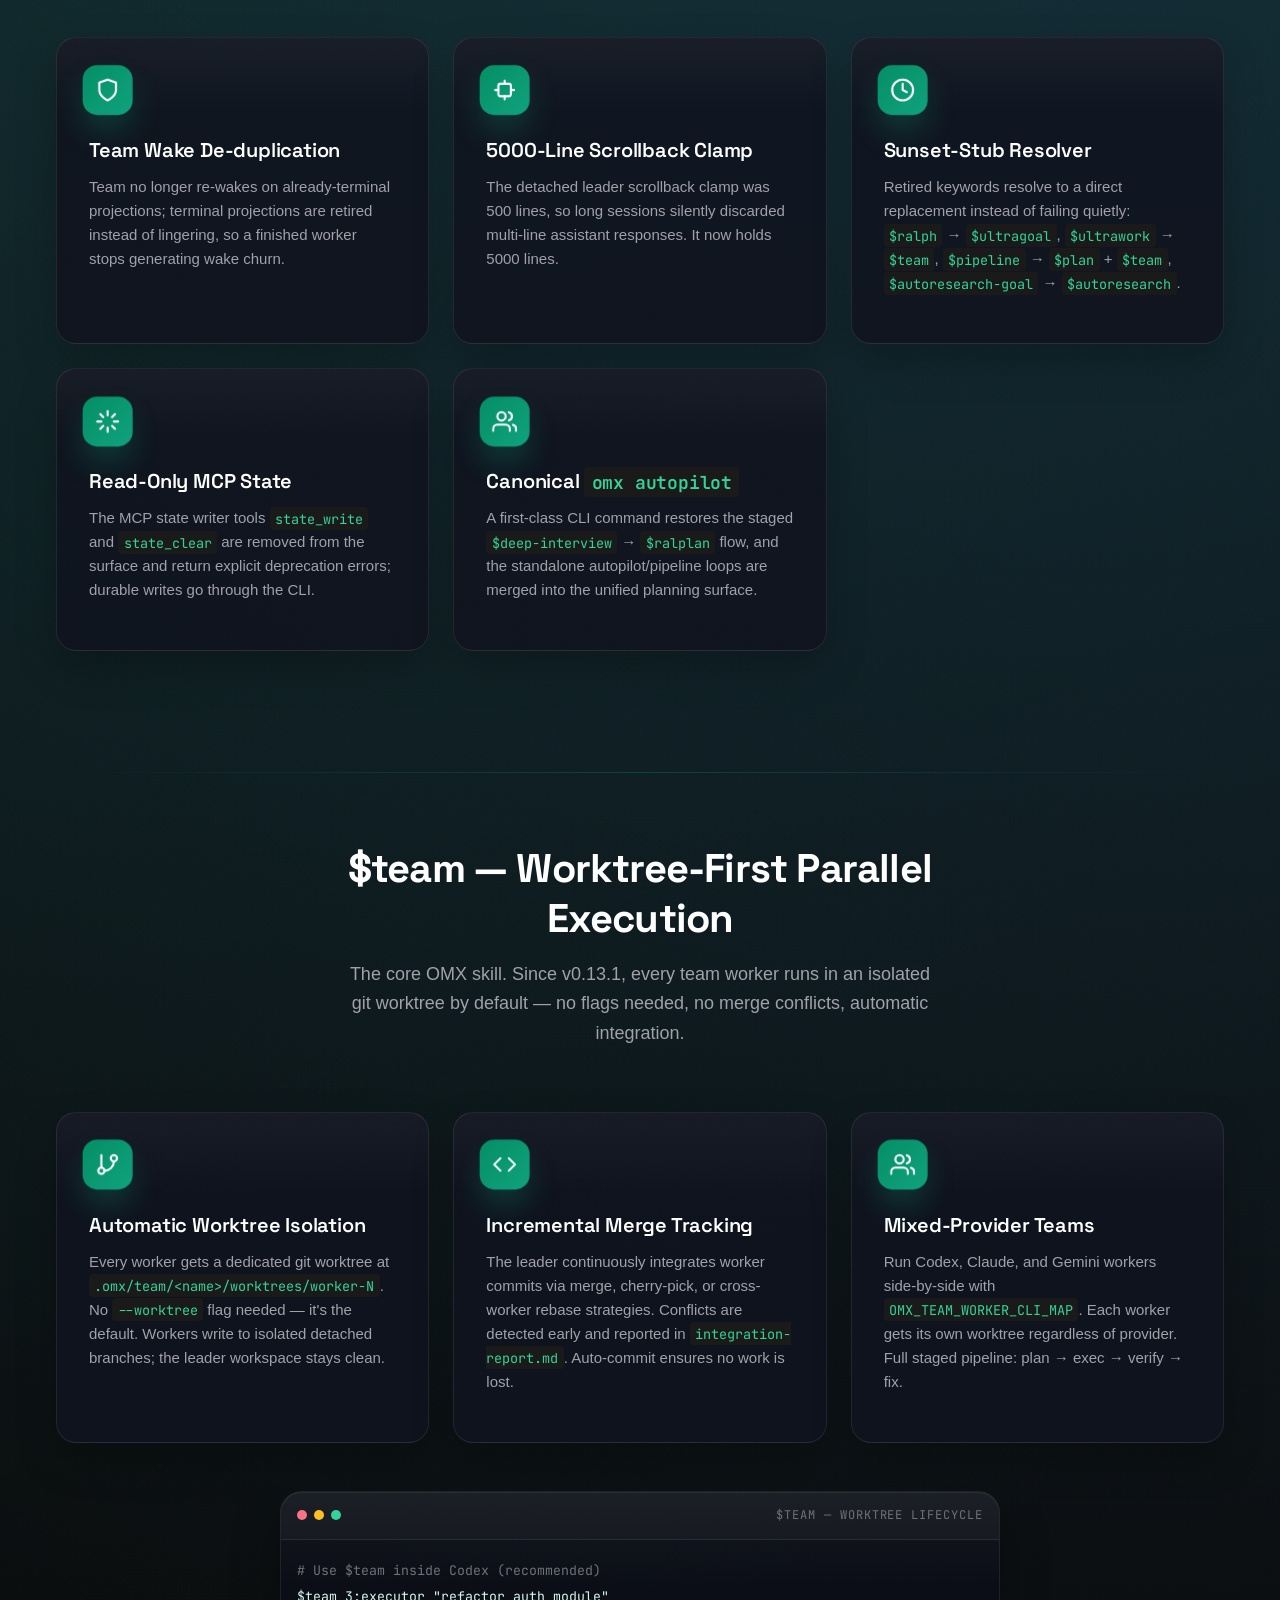
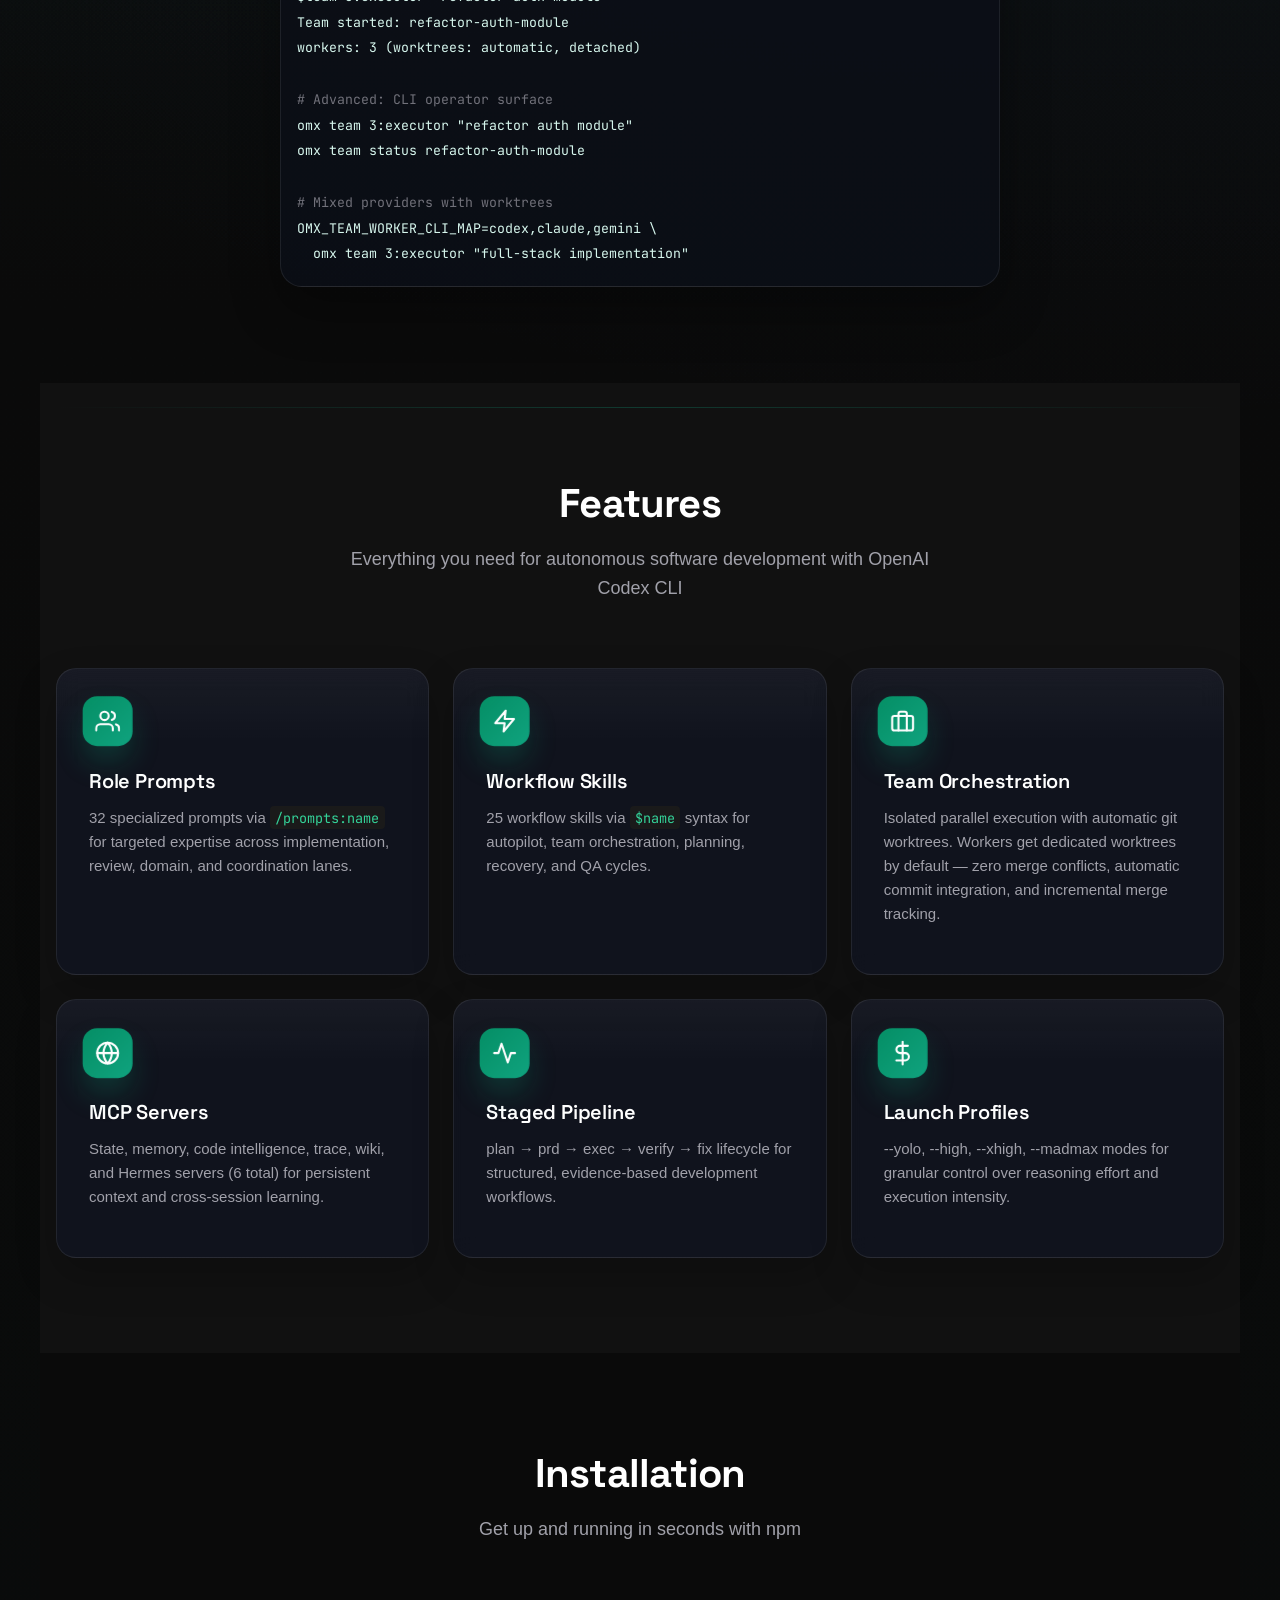
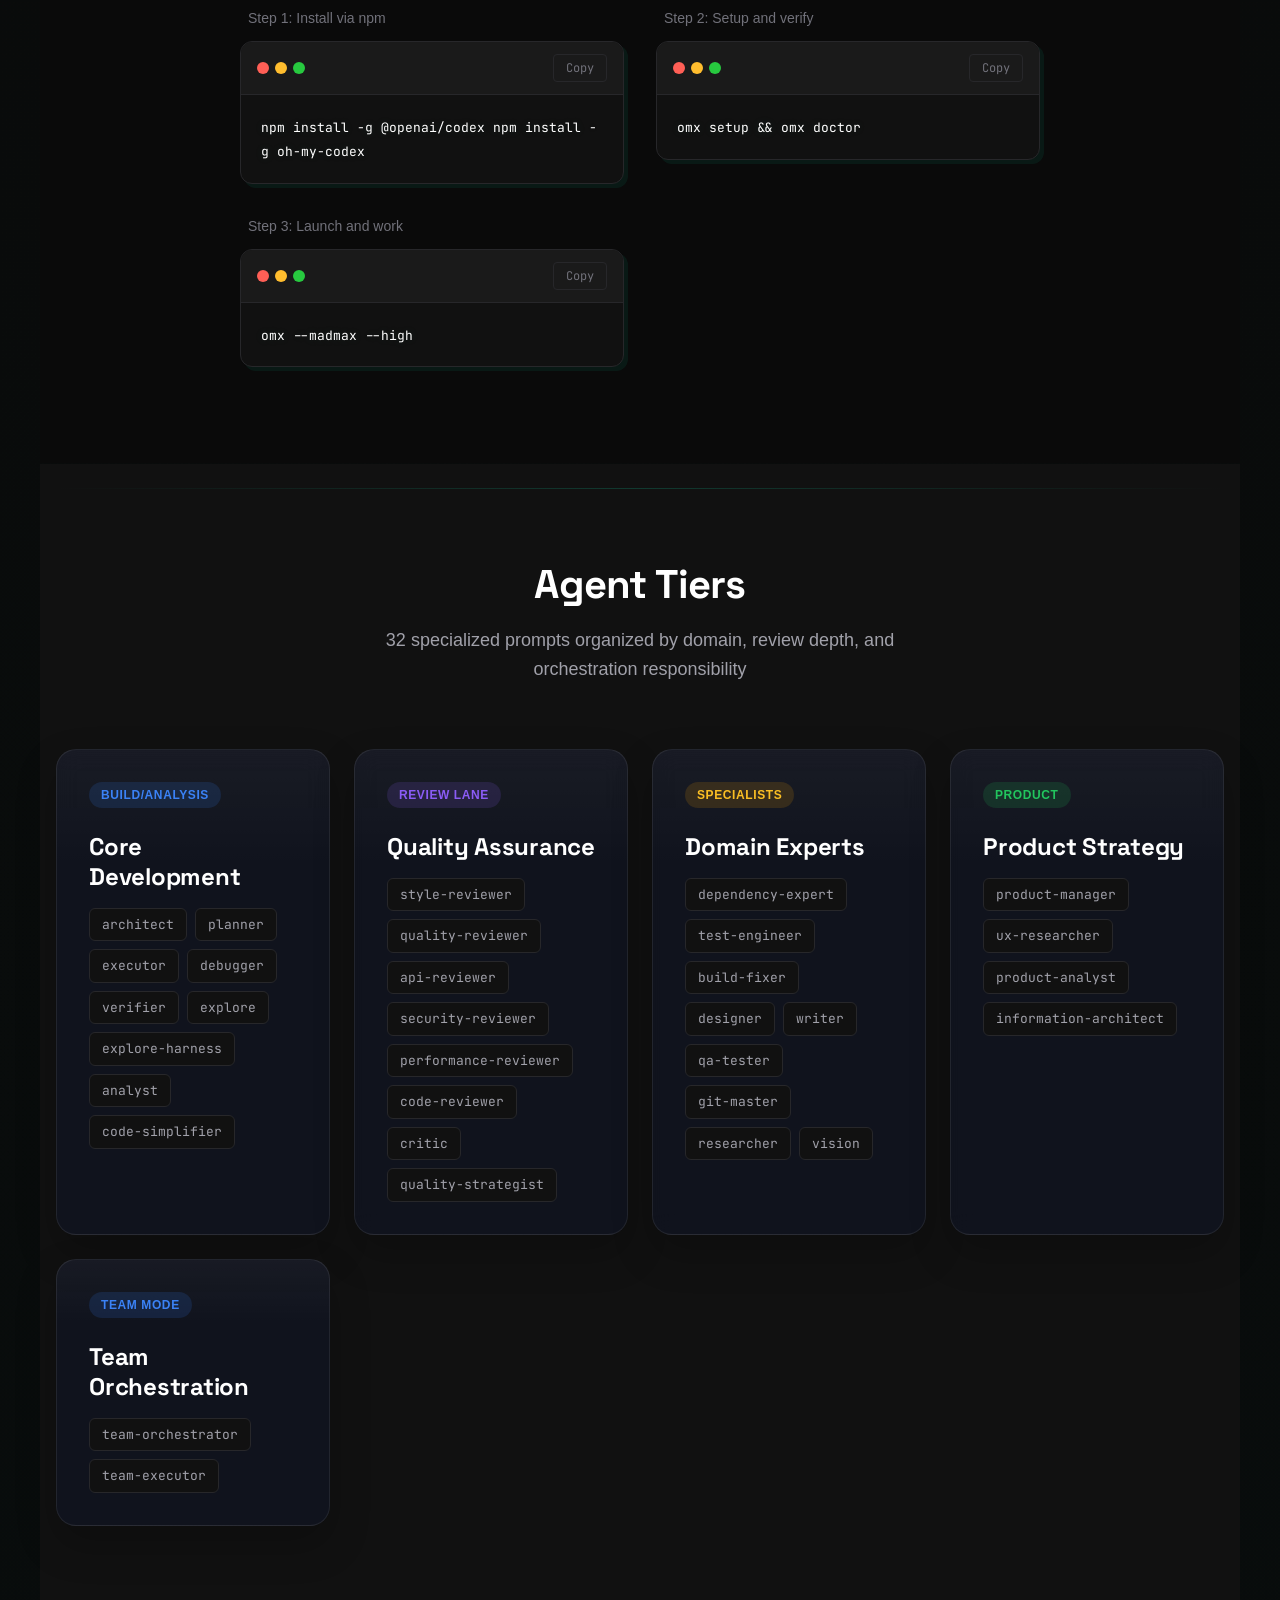
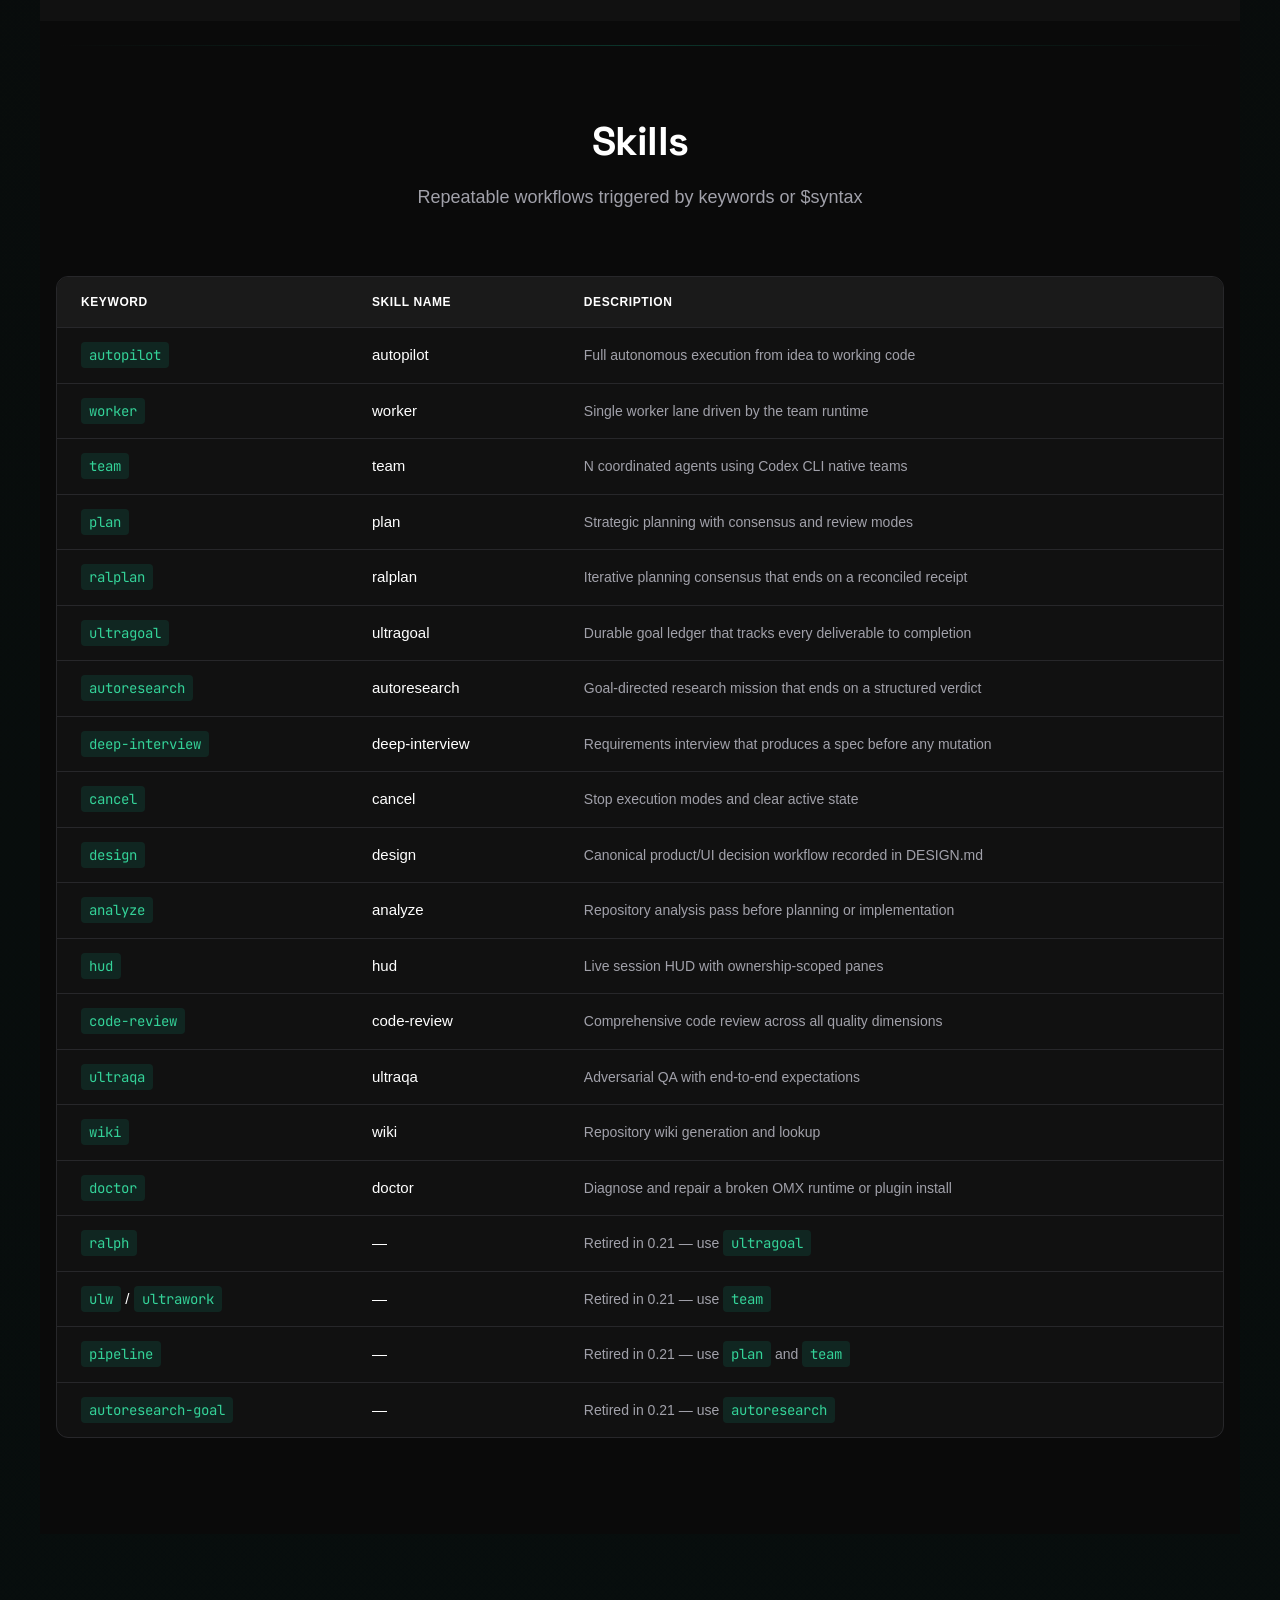
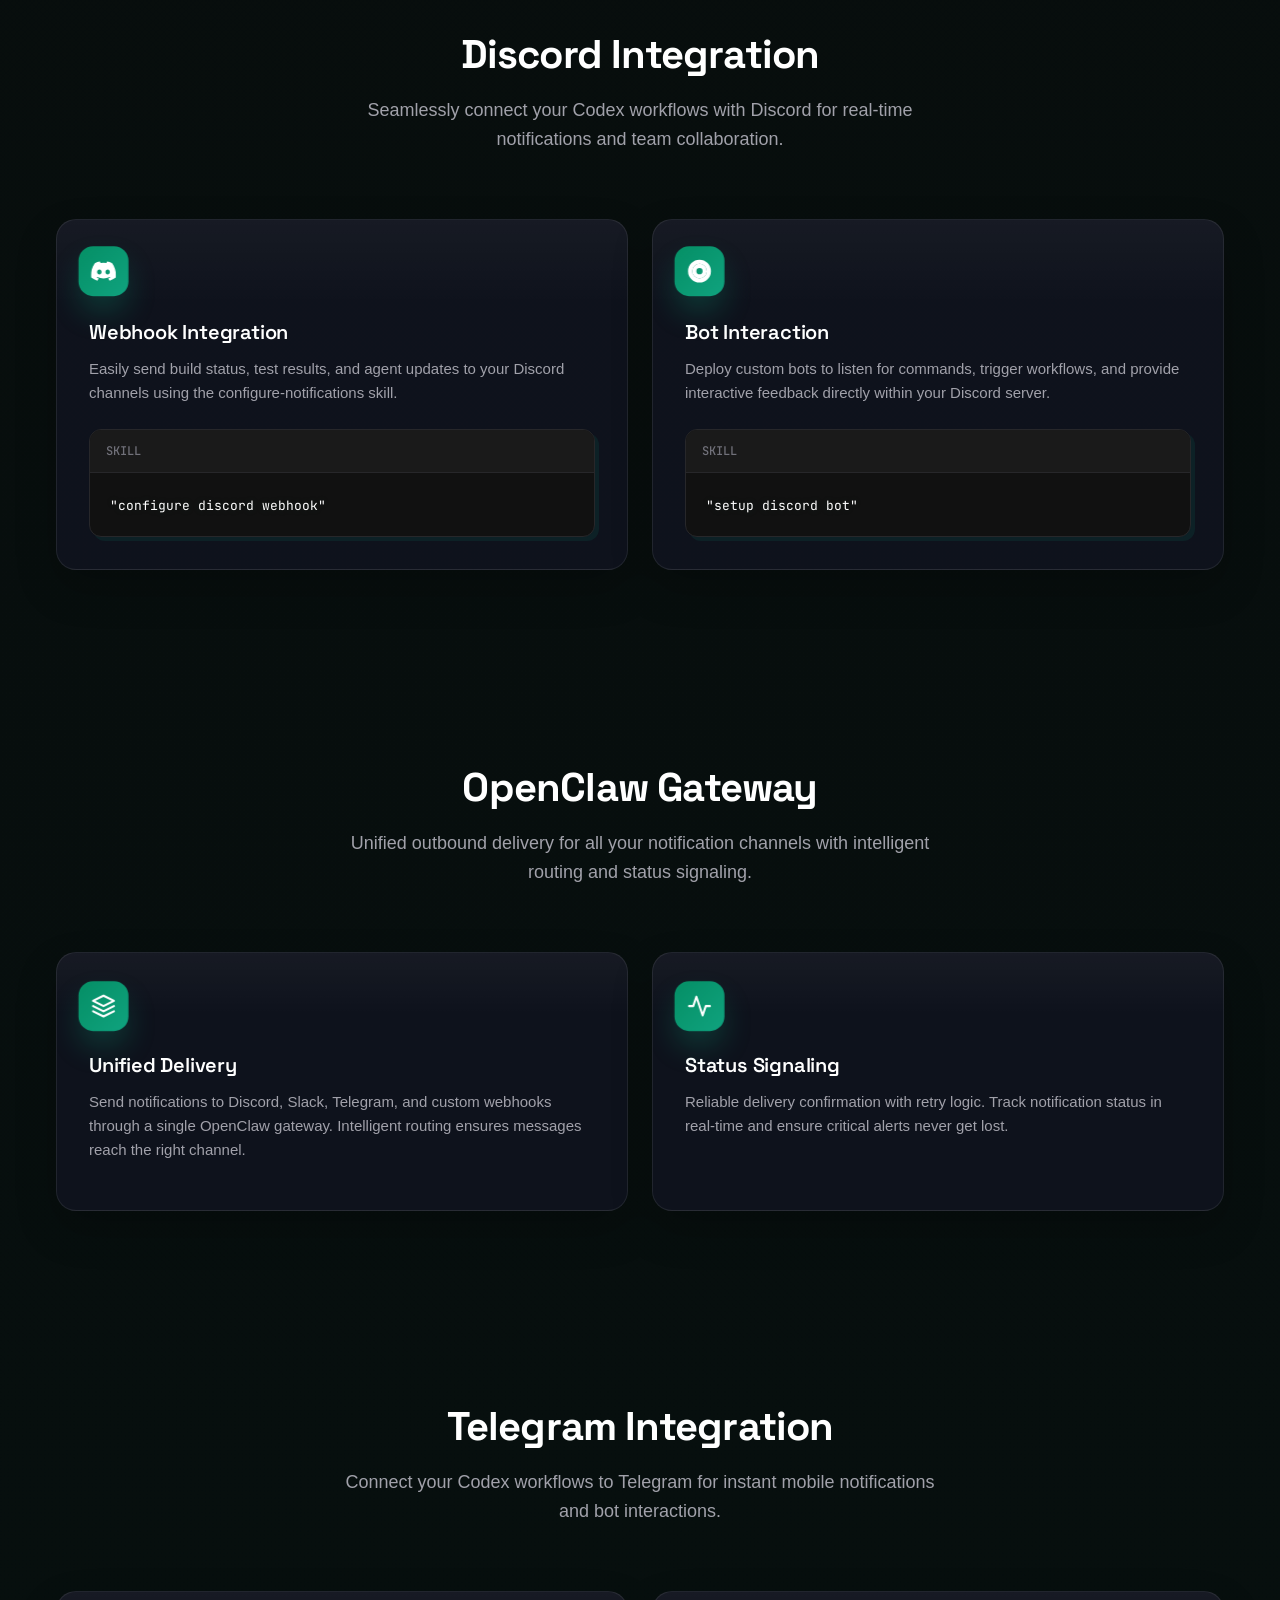
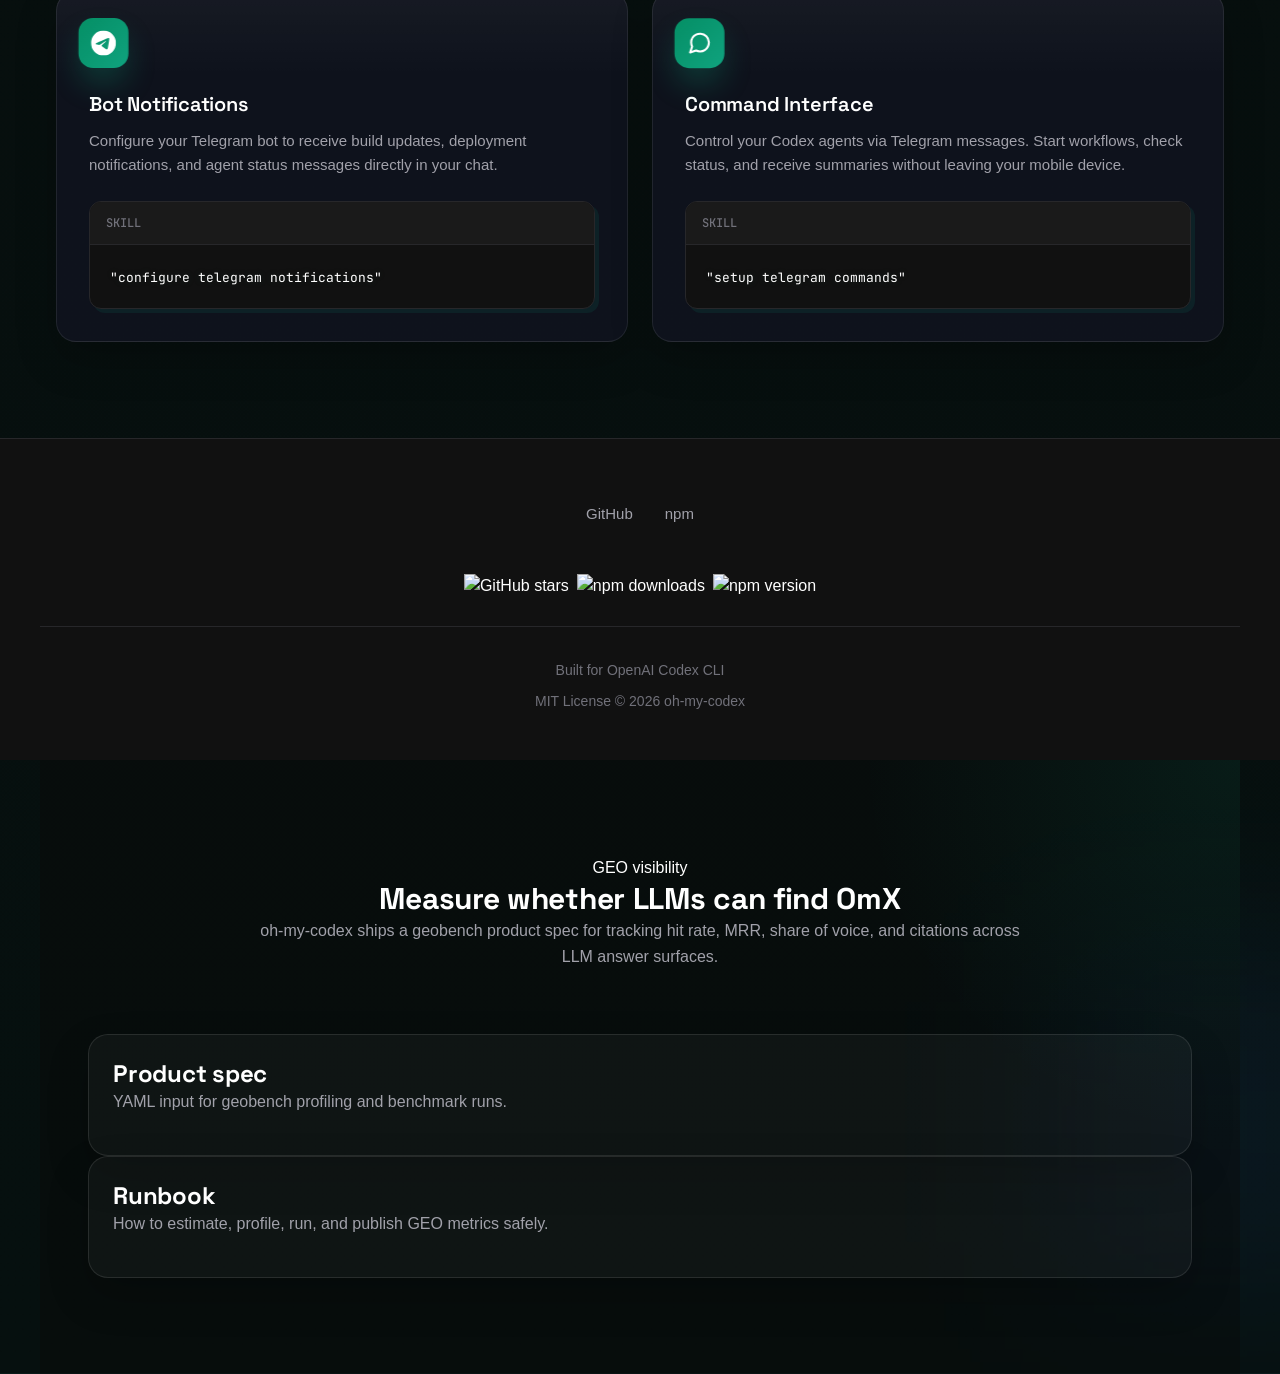
==== commit 41ea6d5b: "site: auto-sync from oh-my-codex source v0.22.29" ====
--- a/index.html
+++ b/index.html
@@ -3,7 +3,7 @@
 <head>
   <meta charset="UTF-8">
   <meta name="viewport" content="width=device-width, initial-scale=1.0">
-  <meta name="description" content="oh-my-codex v0.22.28 - Multi-agent orchestration for Codex CLI with stronger HUD/session ownership, safer Autopilot replay, stricter plugin hooks, clearer Team runtime behavior, and tighter release evidence.">
+  <meta name="description" content="oh-my-codex v0.22.29 - Multi-agent orchestration for Codex CLI with stronger HUD/session ownership, safer Autopilot replay, stricter plugin hooks, clearer Team runtime behavior, and tighter release evidence.">
   <meta name="keywords" content="OpenAI Codex, AI agents, multi-agent, orchestration, automation, CLI, developer tools, Codex CLI">
   <meta name="author" content="oh-my-codex">
 
@@ -11,7 +11,7 @@
   <meta property="og:type" content="website">
   <meta property="og:url" content="https://yeachan-heo.github.io/oh-my-codex">
   <meta property="og:title" content="oh-my-codex - Your codex is not alone">
-  <meta property="og:description" content="v0.22.28 is live: stronger HUD/session ownership, safer Autopilot replay, stricter plugin hook/cache behavior, clearer Team runtime safety, and tighter release evidence.">
+  <meta property="og:description" content="v0.22.29 is live: stronger HUD/session ownership, safer Autopilot replay, stricter plugin hook/cache behavior, clearer Team runtime safety, and tighter release evidence.">
   <meta property="og:image" content="https://yeachan-heo.github.io/oh-my-codex-website/social-preview.png">
   <meta property="og:image:width" content="1280">
   <meta property="og:image:height" content="640">
@@ -19,7 +19,7 @@
   <!-- Twitter -->
   <meta name="twitter:card" content="summary_large_image">
   <meta name="twitter:title" content="oh-my-codex - Your codex is not alone">
-  <meta name="twitter:description" content="v0.22.28 is live: stronger HUD/session ownership, safer Autopilot replay, stricter plugin hook/cache behavior, clearer Team runtime safety, and tighter release evidence.">
+  <meta name="twitter:description" content="v0.22.29 is live: stronger HUD/session ownership, safer Autopilot replay, stricter plugin hook/cache behavior, clearer Team runtime safety, and tighter release evidence.">
   <meta name="twitter:image" content="https://yeachan-heo.github.io/oh-my-codex-website/social-preview.png">
 
   <title>oh-my-codex - Your codex is not alone</title>
@@ -1223,7 +1223,7 @@
         <div class="hero-stats">
           <span class="hero-stat-badge glow-accent">
             <span class="hero-stat-badge__icon">🚀</span>
-            <span class="hero-stat-badge__value" data-stat="version">v0.22.28</span>
+            <span class="hero-stat-badge__value" data-stat="version">v0.22.29</span>
             <span class="hero-stat-badge__label">Latest Release</span>
           </span>
           <a href="https://github.com/Yeachan-Heo/oh-my-codex" class="hero-stat-badge hero-stat-badge--dynamic" target="_blank">
@@ -1324,7 +1324,7 @@
   <!-- Release Highlights Section -->
   <section class="section release-section" id="release" data-reveal>
     <div class="section__header">
-      <h2 class="section__title"><span data-stat="version">v0.22.28</span></h2>
+      <h2 class="section__title"><span data-stat="version">v0.22.29</span></h2>
       <p class="section__subtitle">Released: <strong>September 3, 2026</strong> &mdash; duplicate Team wakes are eliminated by retiring terminal projections, the detached leader tmux scrollback clamp rises from 500 to 5000 lines, and composer prompt-drift triage is documented. The 0.21 line also retired the legacy execution loops behind a sunset-stub resolver and removed the MCP state writer tools.</p>
     </div>
 
